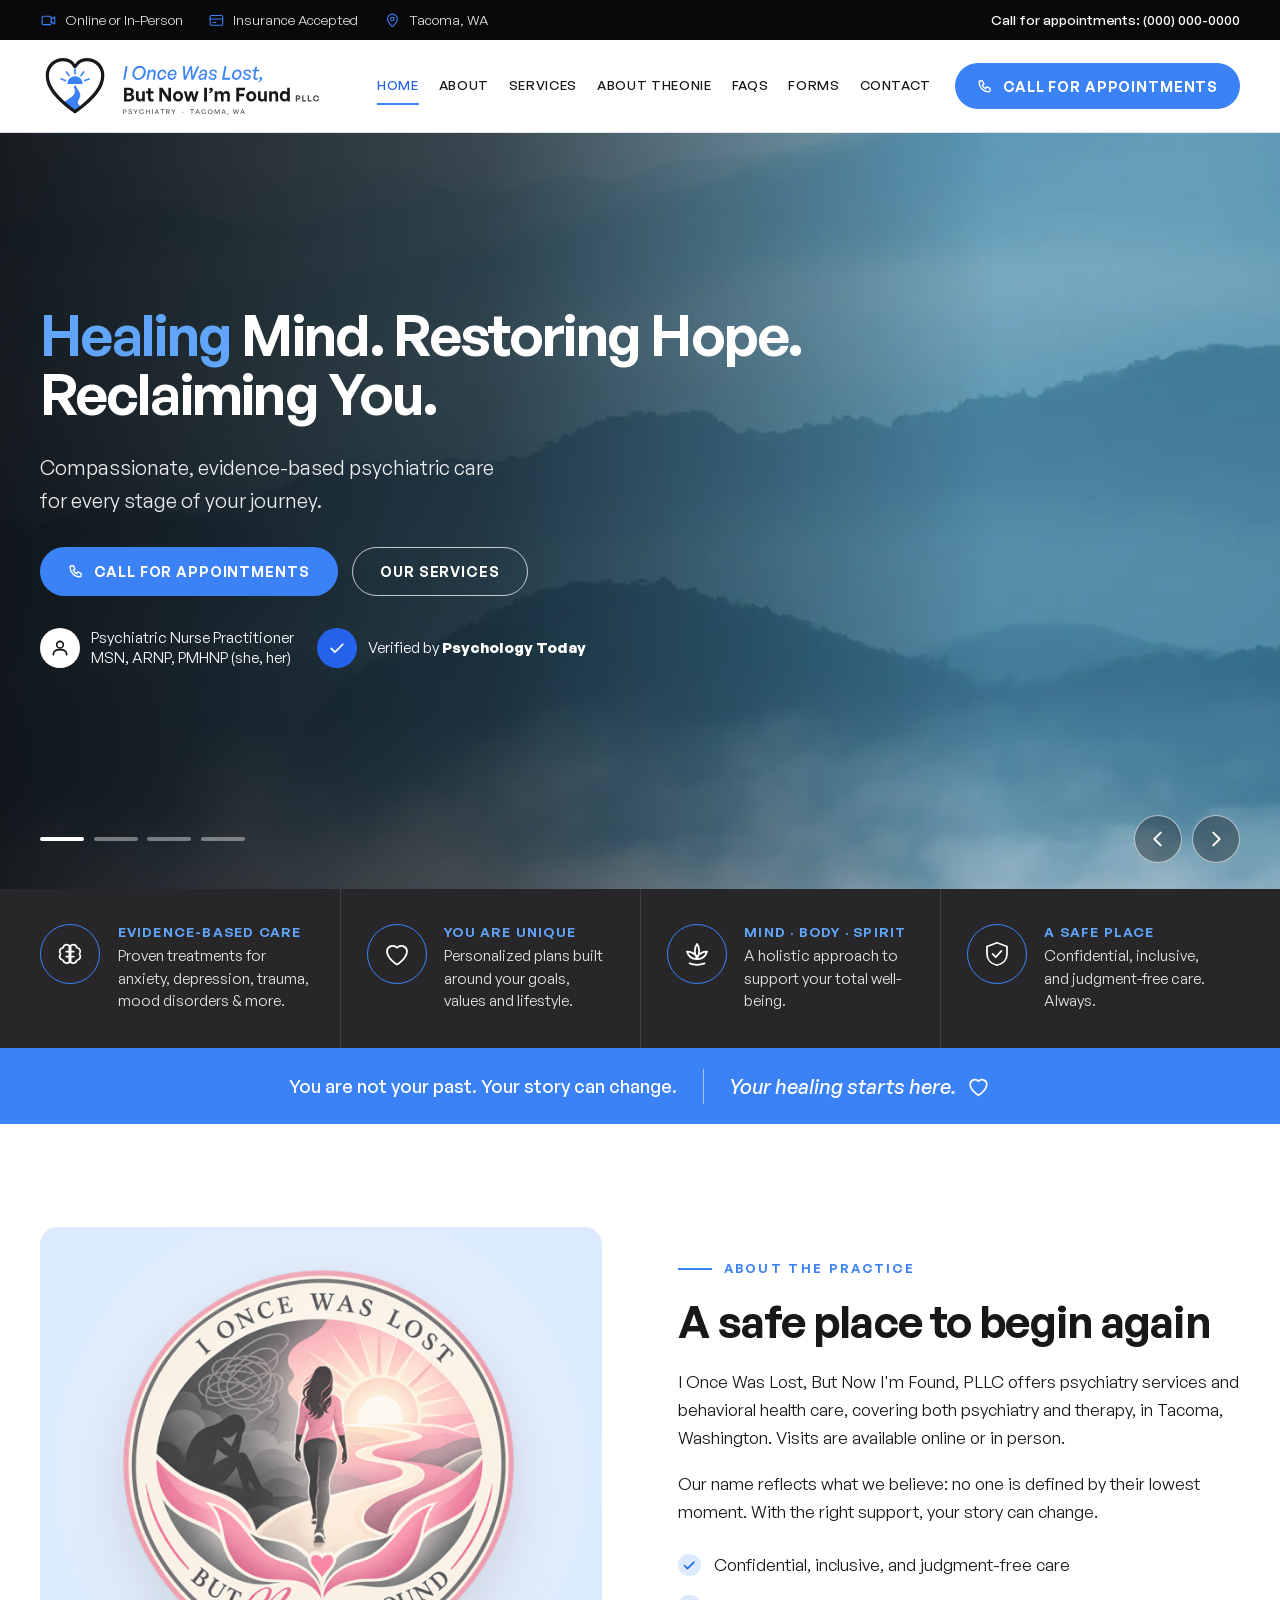
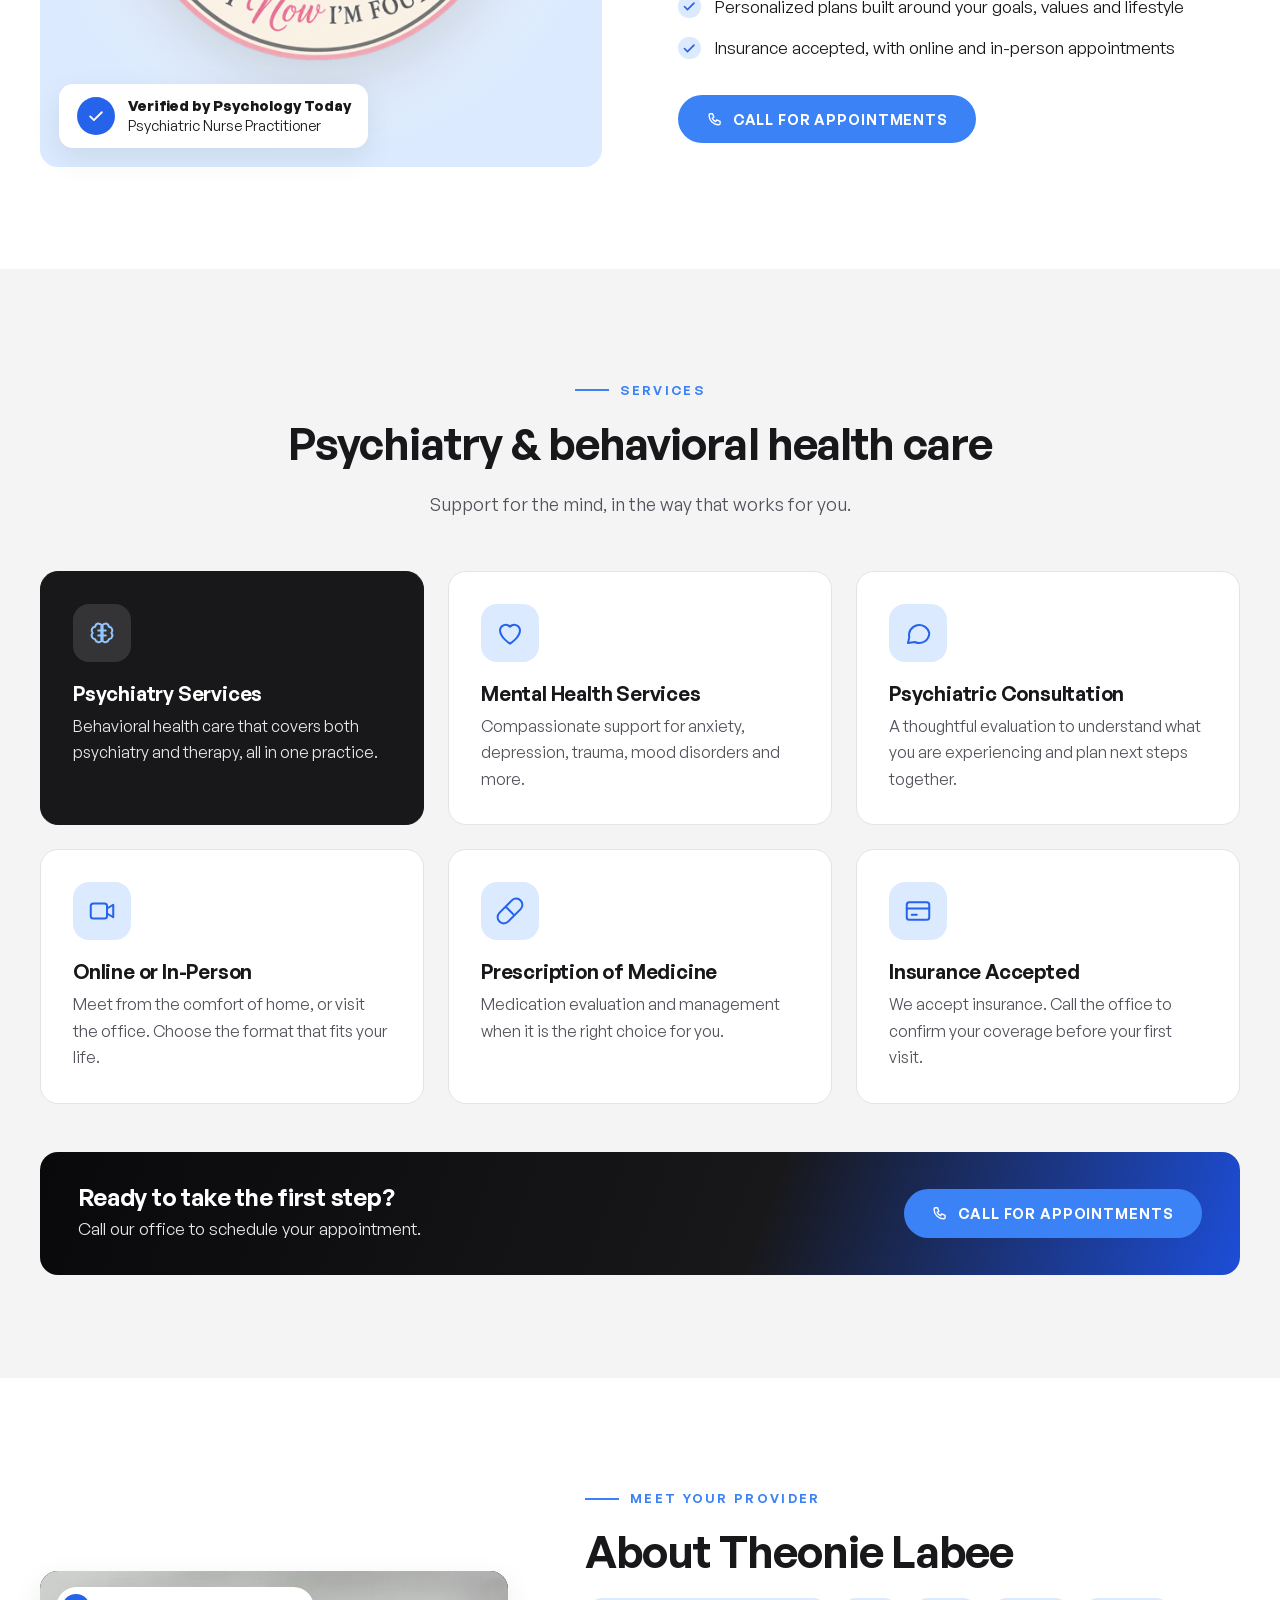
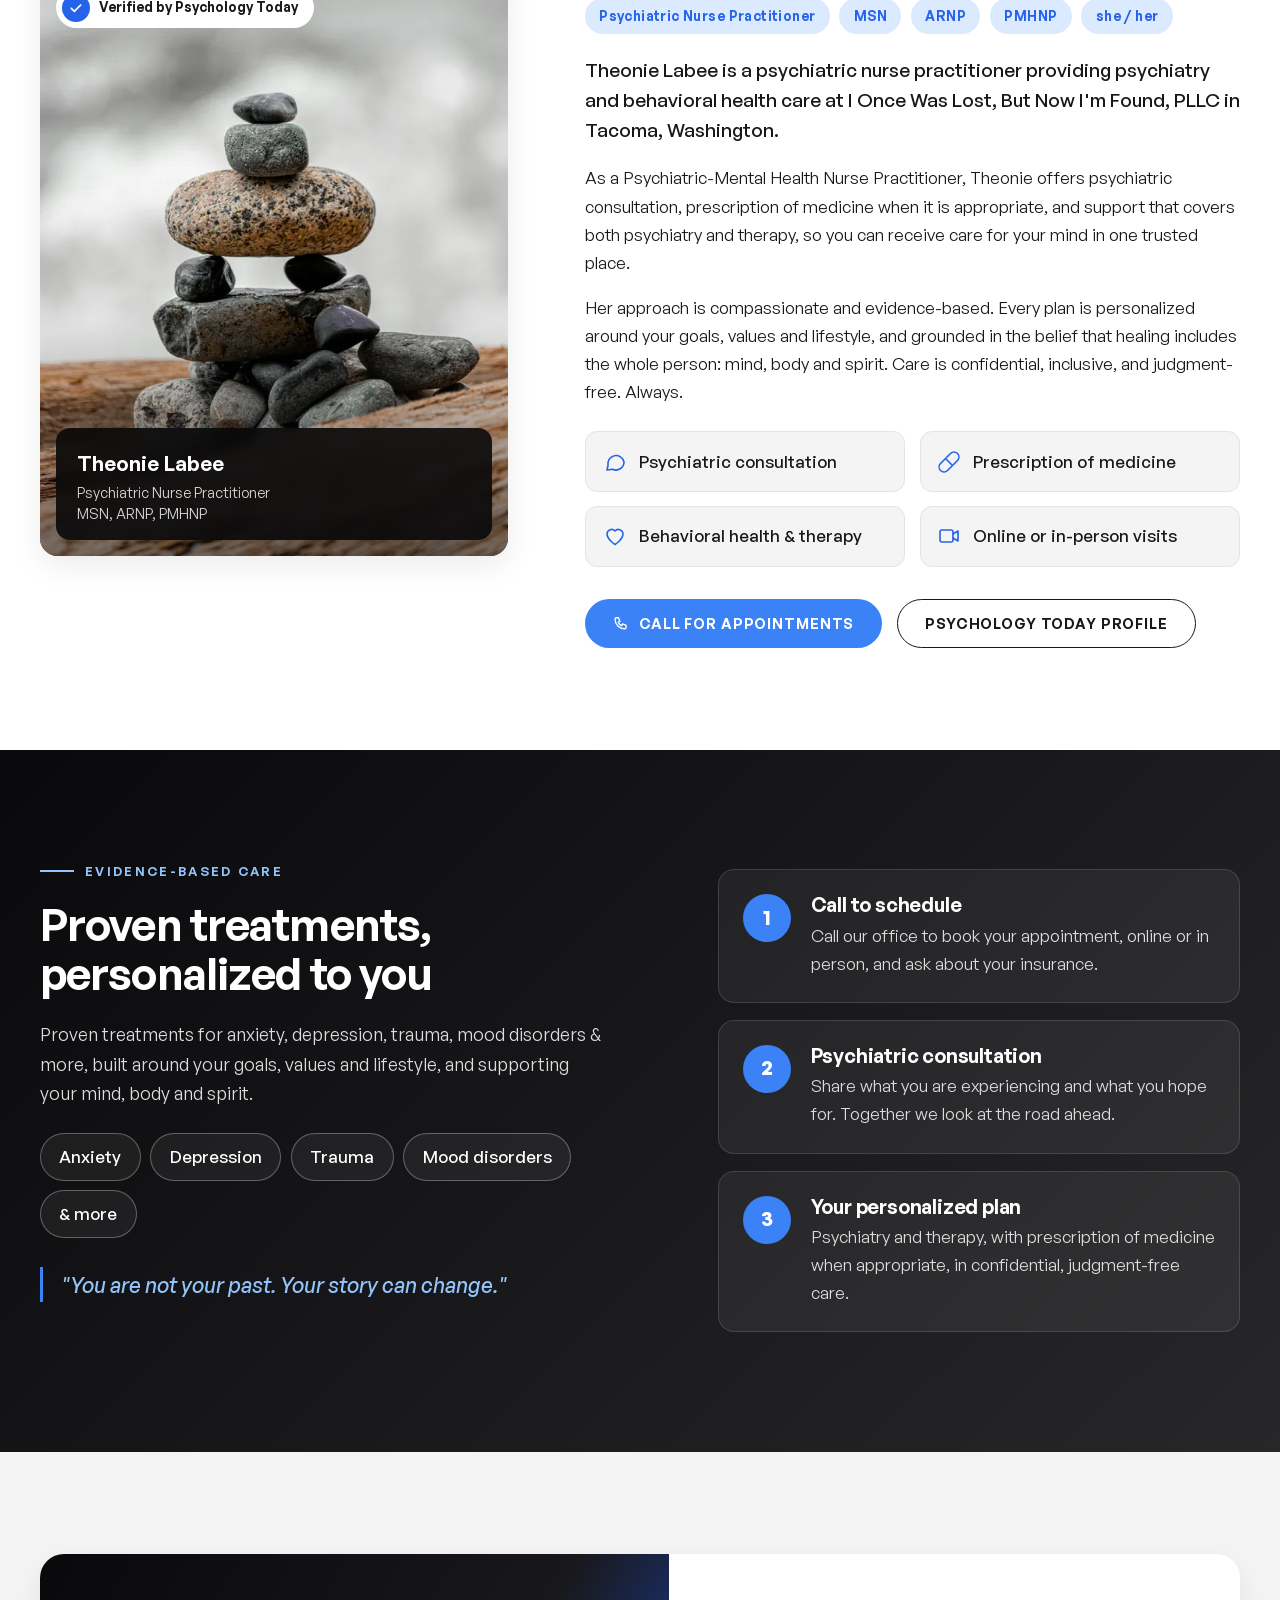
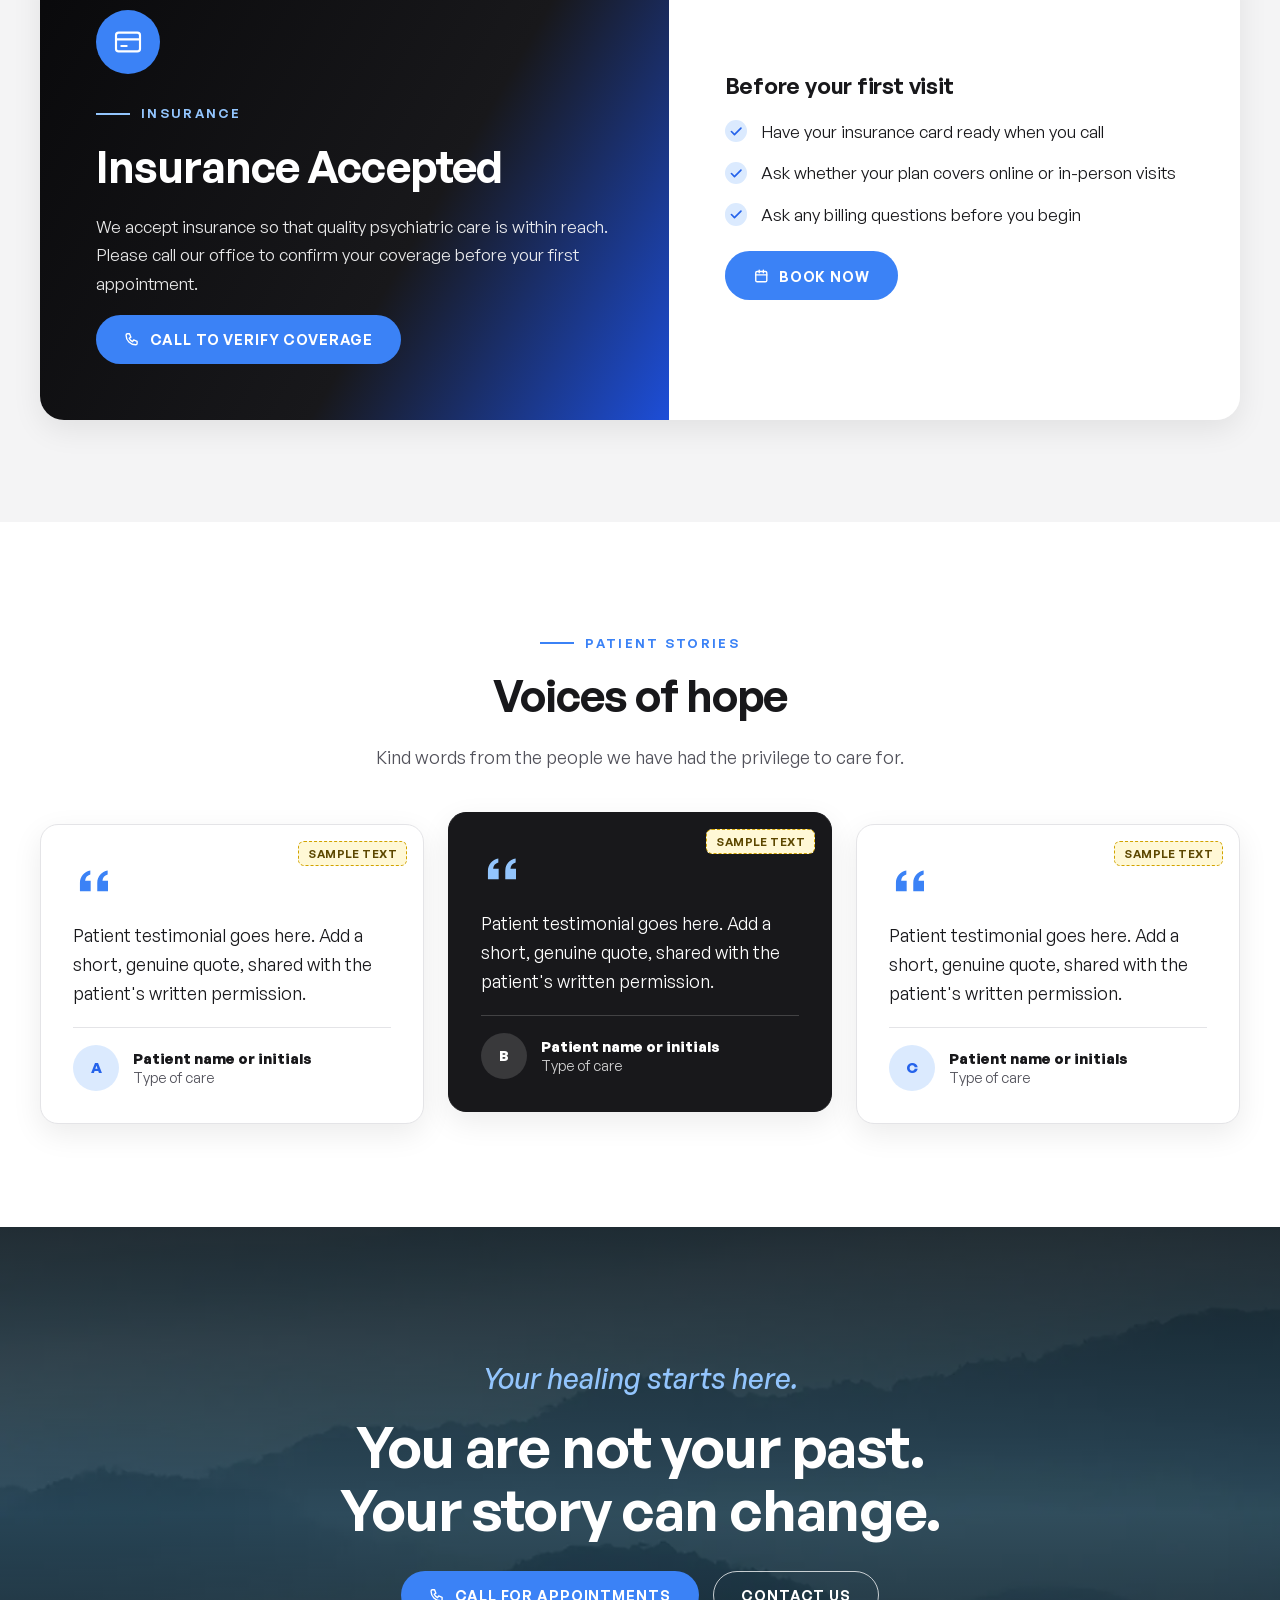
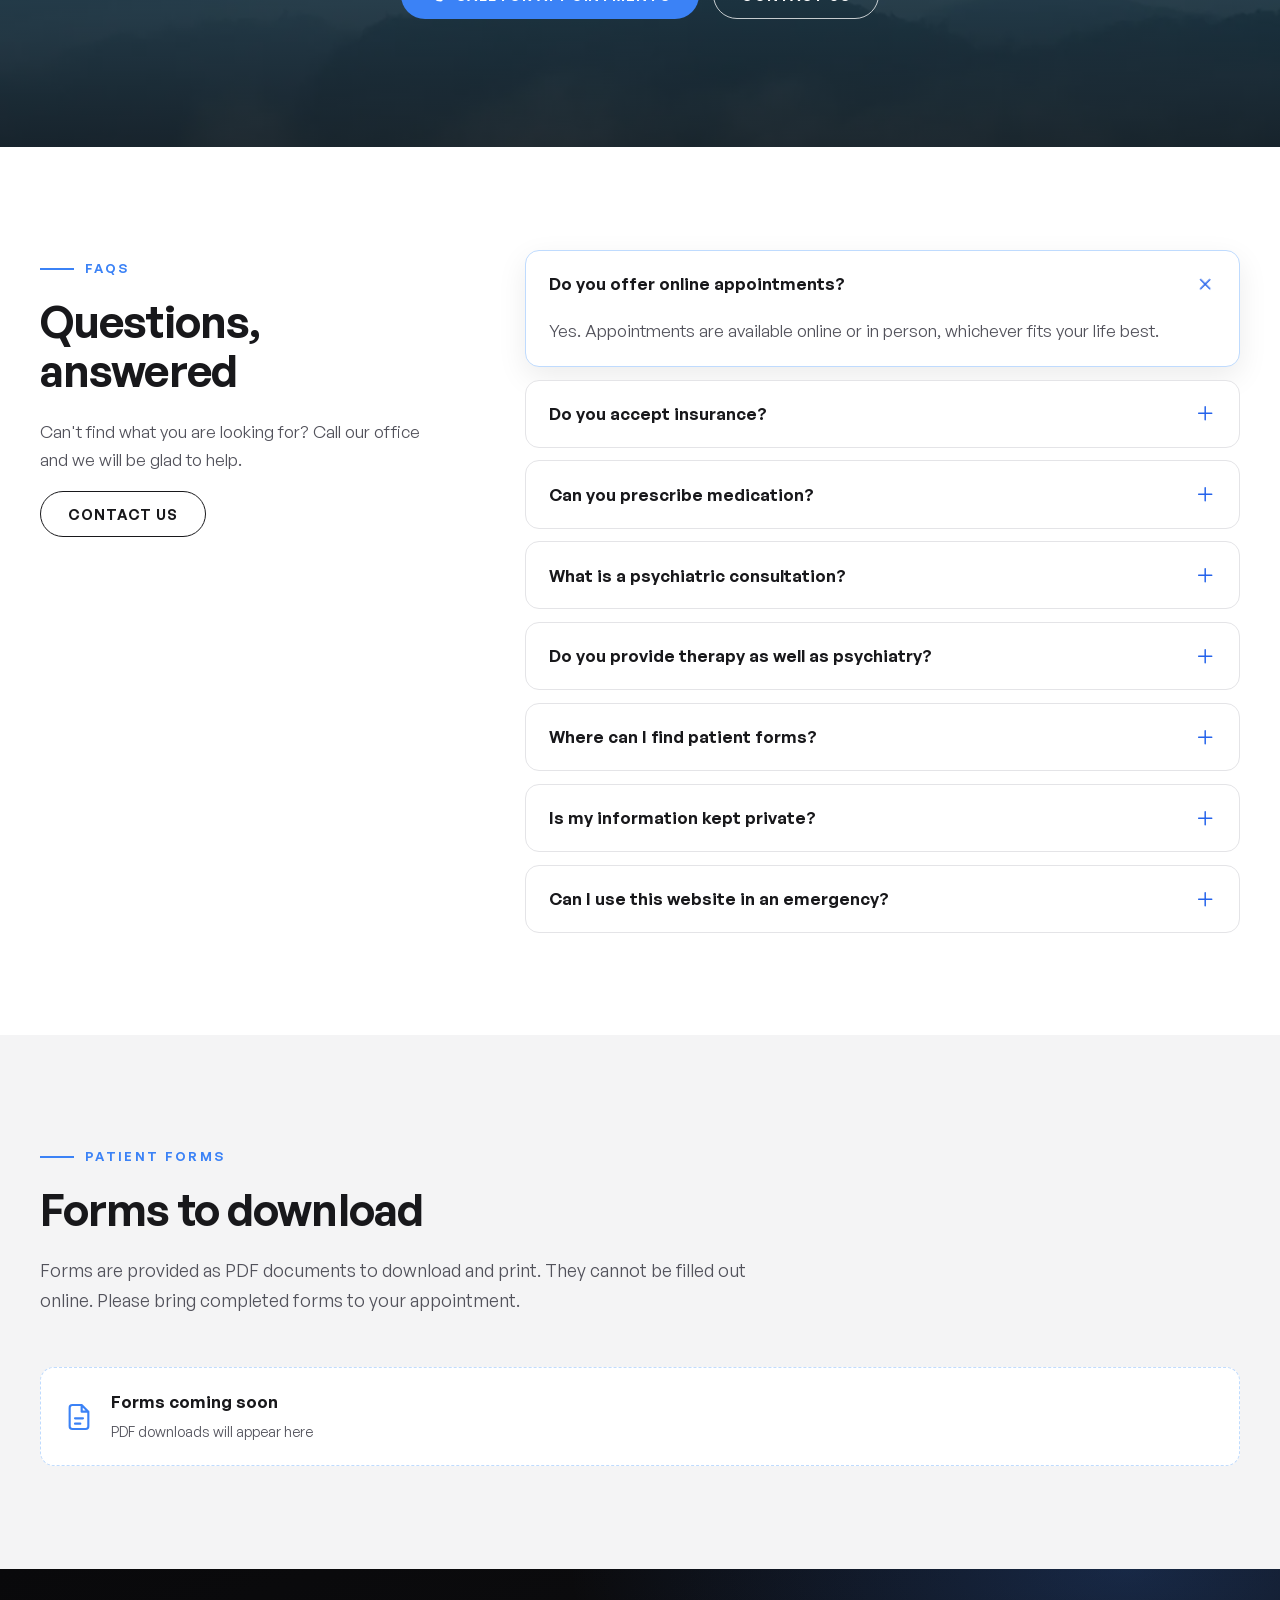
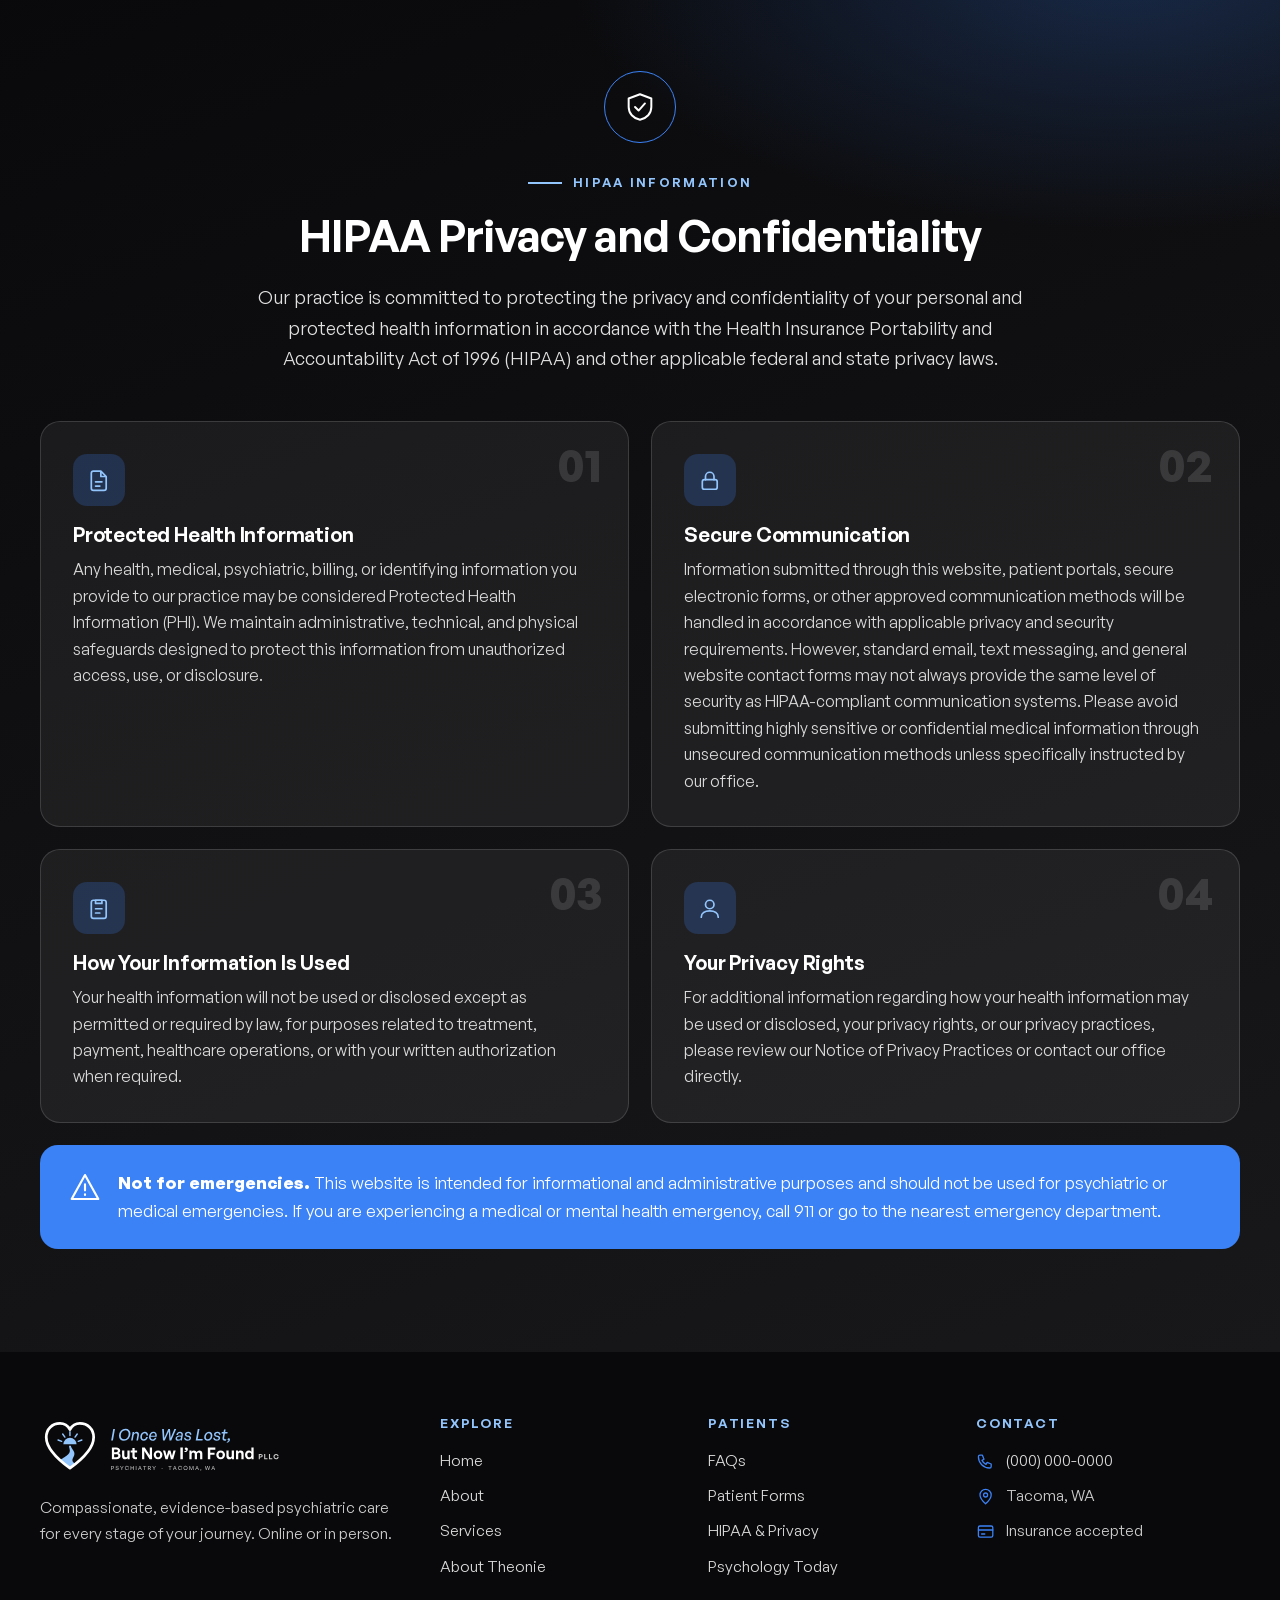
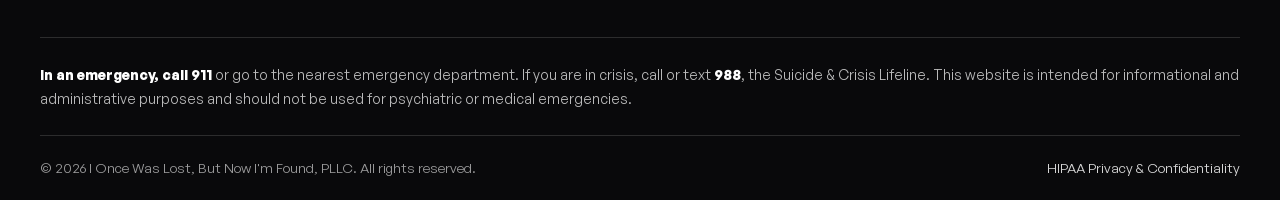
==== index.html @ 48fc7c09 "Switch palette to blue + black, replace pink-toned hero photos - Replaced the warm-gray palette with" ====
<!DOCTYPE html>
<html lang="en">
<head>
<meta charset="utf-8">
<meta name="viewport" content="width=device-width, initial-scale=1">
<title>I Once Was Lost, But Now I'm Found, PLLC | Psychiatry &amp; Behavioral Health in Tacoma, WA</title>
<meta name="description" content="Compassionate, evidence-based psychiatry and behavioral health care in Tacoma, WA. Psychiatric consultation, medication management, online or in-person visits. Insurance accepted.">
<meta name="theme-color" content="#09090b">
<link rel="icon" type="image/svg+xml" href="assets/logo-mark.svg">
<link rel="preload" href="assets/fonts/GeneralSans-400.woff2" as="font" type="font/woff2" crossorigin>
<link rel="preload" href="assets/fonts/GeneralSans-600.woff2" as="font" type="font/woff2" crossorigin>
<link rel="stylesheet" href="assets/styles.css">
</head>
<body>

<!-- Icon sprite -->
<svg width="0" height="0" style="position:absolute" aria-hidden="true">
  <symbol id="i-phone" viewBox="0 0 24 24"><path d="M5 4h3l2 5-2.5 1.5a11 11 0 005 5L14 13l5 2v3a2 2 0 01-2 2A14 14 0 013 6a2 2 0 012-2z"/></symbol>
  <symbol id="i-mail" viewBox="0 0 24 24"><rect x="3" y="5" width="18" height="14" rx="2"/><path d="M3 7l9 6 9-6"/></symbol>
  <symbol id="i-pin" viewBox="0 0 24 24"><path d="M12 21s-7-6.2-7-11a7 7 0 0114 0c0 4.8-7 11-7 11z"/><circle cx="12" cy="10" r="2.5"/></symbol>
  <symbol id="i-clock" viewBox="0 0 24 24"><circle cx="12" cy="12" r="9"/><path d="M12 7v5l3 2"/></symbol>
  <symbol id="i-brain" viewBox="0 0 24 24"><path d="M9.5 4.5A3 3 0 006.5 7a3 3 0 00-2 5 3 3 0 002 5 3 3 0 005 1.5V5.5a2.5 2.5 0 00-2-1zM14.5 4.5A3 3 0 0117.5 7a3 3 0 012 5 3 3 0 01-2 5 3 3 0 01-5 1.5V5.5a2.5 2.5 0 012-1zM9 10h1.5M13.5 10H15M9 14h1.5M13.5 14H15"/></symbol>
  <symbol id="i-heart" viewBox="0 0 24 24"><path d="M12 20.5s-8-4.9-8-11A4.6 4.6 0 0112 7a4.6 4.6 0 018 2.5c0 6.100-8 11-8 11z"/></symbol>
  <symbol id="i-lotus" viewBox="0 0 24 24"><path d="M12 4c2.2 3 2.6 6.500 0 12-2.600-5.500-2.200-9 0-12zM12 16c-4 0-7-2-8-6 3 0 6 1.500 8 4zM12 16c4 0 7-2 8-6-3 0-6 1.500-8 4zM6 19.500c4 1.500 8 1.500 12 0"/></symbol>
  <symbol id="i-shield" viewBox="0 0 24 24"><path d="M12 3l8 3v6c0 4.500-3.200 8-8 9-4.800-1-8-4.500-8-9V6l8-3zM8.500 12l2.500 2.500 4.500-5"/></symbol>
  <symbol id="i-user" viewBox="0 0 24 24"><circle cx="12" cy="8" r="4"/><path d="M4 20c0-4 3.500-6 8-6s8 2 8 6"/></symbol>
  <symbol id="i-check" viewBox="0 0 24 24"><path d="M5 12.500l4.500 4.500L19 7.500"/></symbol>
  <symbol id="i-video" viewBox="0 0 24 24"><rect x="3" y="6" width="13" height="12" rx="2"/><path d="M16 10l5-3v10l-5-3"/></symbol>
  <symbol id="i-pill" viewBox="0 0 24 24"><path d="M10.500 20.500a4.950 4.950 0 01-7-7l10-10a4.950 4.950 0 017 7zM8.500 8.500l7 7"/></symbol>
  <symbol id="i-card" viewBox="0 0 24 24"><rect x="3" y="5" width="18" height="14" rx="2"/><path d="M3 10h18M7 15h4"/></symbol>
  <symbol id="i-chat" viewBox="0 0 24 24"><path d="M21 12a8 8 0 01-11.500 7.200L4 20l1-4.500A8 8 0 1121 12z"/></symbol>
  <symbol id="i-clipboard" viewBox="0 0 24 24"><rect x="5" y="4" width="14" height="17" rx="2"/><path d="M9 4h6v3H9zM9 12h6M9 16h4"/></symbol>
  <symbol id="i-file" viewBox="0 0 24 24"><path d="M14 3H7a2 2 0 00-2 2v14a2 2 0 002 2h10a2 2 0 002-2V8zM14 3v5h5M9 13h6M9 17h4"/></symbol>
  <symbol id="i-alert" viewBox="0 0 24 24"><path d="M12 3l10 18H2zM12 10v4.500M12 17.500v.5"/></symbol>
  <symbol id="i-left" viewBox="0 0 24 24"><path d="M15 5l-7 7 7 7"/></symbol>
  <symbol id="i-right" viewBox="0 0 24 24"><path d="M9 5l7 7-7 7"/></symbol>
  <symbol id="i-menu" viewBox="0 0 24 24"><path d="M4 7h16M4 12h16M4 17h16"/></symbol>
  <symbol id="i-close" viewBox="0 0 24 24"><path d="M6 6l12 12M18 6L6 18"/></symbol>
  <symbol id="i-quote" viewBox="0 0 24 24"><path d="M10 6C6.5 6.6 4 9.4 4 13.2V18h6.2v-6H7c.1-1.900 1.100-3.100 3-3.700zM20 6c-3.500.6-6 3.400-6 7.200V18h6.200v-6H17c.1-1.900 1.100-3.100 3-3.700z"/></symbol>
  <symbol id="i-lock" viewBox="0 0 24 24"><rect x="5" y="11" width="14" height="9" rx="2"/><path d="M8 11V8a4 4 0 018 0v3"/></symbol>
  <symbol id="i-calendar" viewBox="0 0 24 24"><rect x="4" y="5" width="16" height="15" rx="2"/><path d="M4 10h16M9 3v4M15 3v4"/></symbol>
  <symbol id="i-home" viewBox="0 0 24 24"><path d="M4 11l8-7 8 7M6 10v10h12V10M10 20v-5h4v5"/></symbol>
  <symbol id="i-building" viewBox="0 0 24 24"><rect x="5" y="3" width="14" height="18" rx="1.5"/><path d="M9 7h2M13 7h2M9 11h2M13 11h2M9 15h2M13 15h2M11 21v-3h2v3"/></symbol>
  <symbol id="i-plus" viewBox="0 0 24 24"><path d="M12 5v14M5 12h14"/></symbol>
</svg>

<a class="skip-link" href="#main">Skip to content</a>

<!-- Top bar -->
<div class="topbar">
  <div class="container">
    <ul>
      <li><svg class="icon"><use href="#i-video"/></svg>Online or In-Person</li>
      <li class="hide-sm"><svg class="icon"><use href="#i-card"/></svg>Insurance Accepted</li>
      <li class="hide-sm"><svg class="icon"><use href="#i-pin"/></svg>Tacoma, WA</li>
    </ul>
    <a href="tel:+10000000000"><span class="hide-sm">Call for appointments: </span>(000) 000-0000</a>
  </div>
</div>

<!-- Header -->
<header class="site-header">
  <div class="container header-row">
    <a class="brand" href="#top" aria-label="I Once Was Lost, But Now I'm Found, PLLC — home">
      <img src="assets/logo.svg" alt="I Once Was Lost, But Now I'm Found, PLLC — Psychiatry, Tacoma, WA" width="282" height="70">
    </a>
    <button class="menu-btn" aria-expanded="false" aria-controls="site-nav" aria-label="Menu">
      <svg class="icon i-open"><use href="#i-menu"/></svg>
      <svg class="icon i-close"><use href="#i-close"/></svg>
    </button>
    <nav class="nav" id="site-nav" aria-label="Main">
      <ul class="nav-links">
        <li><a href="#top" class="is-active">Home</a></li>
        <li><a href="#about">About</a></li>
        <li><a href="#services">Services</a></li>
        <li><a href="#provider">About Theonie</a></li>
        <li><a href="#faq">FAQs</a></li>
        <li><a href="#forms">Forms</a></li>
        <li><a href="#contact">Contact</a></li>
      </ul>
      <a class="btn" href="tel:+10000000000"><svg class="icon"><use href="#i-phone"/></svg>Call for appointments</a>
    </nav>
  </div>
</header>

<main id="main">

<!-- Hero slider -->
<section class="hero" id="top" aria-roledescription="carousel" aria-label="Welcome">
  <div class="slides" aria-live="off">

    <div class="slide is-active" role="group" aria-roledescription="slide" aria-label="1 of 4" style="--pos: 50% 55%">
      <picture>
        <source type="image/webp" srcset="assets/img/twilight-800.webp 800w, assets/img/twilight-1400.webp 1400w, assets/img/twilight-2000.webp 2000w" sizes="100vw">
        <img src="assets/img/twilight-1400.jpg" srcset="assets/img/twilight-800.jpg 800w, assets/img/twilight-1400.jpg 1400w, assets/img/twilight-2000.jpg 2000w" sizes="100vw" alt="" fetchpriority="high" decoding="async">
      </picture>
      <div class="container slide-content">
        <h1><span class="ln"><em>Healing</em> Mind. Restoring Hope.</span><span class="ln">Reclaiming You.</span></h1>
        <p class="lead">Compassionate, evidence-based psychiatric care for every stage of your journey.</p>
        <div class="hero-actions">
          <a class="btn" href="tel:+10000000000"><svg class="icon"><use href="#i-phone"/></svg>Call for appointments</a>
          <a class="btn btn--ghost" href="#services">Our services</a>
        </div>
        <ul class="hero-badges">
          <li><span class="dot"><svg class="icon"><use href="#i-user"/></svg></span><span>Psychiatric Nurse Practitioner<br>MSN, ARNP, PMHNP (she, her)</span></li>
          <li><span class="dot dot--blue"><svg class="icon"><use href="#i-check"/></svg></span><span>Verified by <strong>Psychology Today</strong></span></li>
        </ul>
      </div>
    </div>

    <div class="slide" role="group" aria-roledescription="slide" aria-label="2 of 4" style="--pos: 50% 45%">
      <picture>
        <source type="image/webp" srcset="assets/img/ridge-800.webp 800w, assets/img/ridge-1400.webp 1400w, assets/img/ridge-2000.webp 2000w" sizes="100vw">
        <img src="assets/img/ridge-1400.jpg" srcset="assets/img/ridge-800.jpg 800w, assets/img/ridge-1400.jpg 1400w, assets/img/ridge-2000.jpg 2000w" sizes="100vw" alt="" loading="lazy" decoding="async">
      </picture>
      <div class="container slide-content">
        <h2><span class="ln">You are not your past.</span><span class="ln"><em>Your story can change.</em></span></h2>
        <p class="lead">Personalized plans built around your goals, values and lifestyle.</p>
        <div class="hero-actions">
          <a class="btn" href="tel:+10000000000"><svg class="icon"><use href="#i-phone"/></svg>Call for appointments</a>
          <a class="btn btn--ghost" href="#about">About the practice</a>
        </div>
      </div>
    </div>

    <div class="slide slide--tint" role="group" aria-roledescription="slide" aria-label="3 of 4" style="--pos: 50% 70%">
      <picture>
        <source type="image/webp" srcset="assets/img/lotus-800.webp 800w, assets/img/lotus-1400.webp 1400w, assets/img/lotus-2000.webp 2000w" sizes="100vw">
        <img src="assets/img/lotus-1400.jpg" srcset="assets/img/lotus-800.jpg 800w, assets/img/lotus-1400.jpg 1400w, assets/img/lotus-2000.jpg 2000w" sizes="100vw" alt="" loading="lazy" decoding="async">
      </picture>
      <div class="container slide-content">
        <h2><span class="ln">Whole-person care for</span><span class="ln"><em>Mind · Body · Spirit</em></span></h2>
        <p class="lead">A holistic approach to support your total well-being, with confidential, inclusive, judgment-free care. Always.</p>
        <div class="hero-actions">
          <a class="btn" href="tel:+10000000000"><svg class="icon"><use href="#i-phone"/></svg>Call for appointments</a>
          <a class="btn btn--ghost" href="#provider">Meet Theonie</a>
        </div>
      </div>
    </div>

    <div class="slide" role="group" aria-roledescription="slide" aria-label="4 of 4" style="--pos: 25% 60%">
      <picture>
        <source type="image/webp" srcset="assets/img/sunset-800.webp 800w, assets/img/sunset-1400.webp 1400w, assets/img/sunset-2000.webp 2000w" sizes="100vw">
        <img src="assets/img/sunset-1400.jpg" srcset="assets/img/sunset-800.jpg 800w, assets/img/sunset-1400.jpg 1400w, assets/img/sunset-2000.jpg 2000w" sizes="100vw" alt="" loading="lazy" decoding="async">
      </picture>
      <div class="container slide-content">
        <h2><span class="ln">Online or in person.</span><span class="ln"><em>Insurance accepted.</em></span></h2>
        <p class="lead">Psychiatric consultation and medication management, wherever you feel most comfortable.</p>
        <div class="hero-actions">
          <a class="btn" href="tel:+10000000000"><svg class="icon"><use href="#i-phone"/></svg>Call for appointments</a>
          <a class="btn btn--ghost" href="#contact">Contact us</a>
        </div>
      </div>
    </div>

  </div>

  <div class="slider-ui">
    <div class="container">
      <div class="dots" role="tablist" aria-label="Choose slide"></div>
      <div class="arrows">
        <button class="arrow" data-dir="-1" aria-label="Previous slide"><svg class="icon"><use href="#i-left"/></svg></button>
        <button class="arrow" data-dir="1" aria-label="Next slide"><svg class="icon"><use href="#i-right"/></svg></button>
      </div>
    </div>
  </div>
</section>

<!-- Approach strip -->
<section class="pillars" aria-label="Our approach">
  <div class="container">
    <ul>
      <li class="pillar"><span class="ring"><svg class="icon"><use href="#i-brain"/></svg></span><div><h3>Evidence-based care</h3><p>Proven treatments for anxiety, depression, trauma, mood disorders &amp; more.</p></div></li>
      <li class="pillar"><span class="ring"><svg class="icon"><use href="#i-heart"/></svg></span><div><h3>You are unique</h3><p>Personalized plans built around your goals, values and lifestyle.</p></div></li>
      <li class="pillar"><span class="ring"><svg class="icon"><use href="#i-lotus"/></svg></span><div><h3>Mind · Body · Spirit</h3><p>A holistic approach to support your total well-being.</p></div></li>
      <li class="pillar"><span class="ring"><svg class="icon"><use href="#i-shield"/></svg></span><div><h3>A safe place</h3><p>Confidential, inclusive, and judgment-free care. Always.</p></div></li>
    </ul>
  </div>
</section>
<div class="tagline"><p><span>You are not your past. Your story can change.</span><span class="sig">Your healing starts here. <svg class="icon"><use href="#i-heart"/></svg></span></p></div>

<!-- About -->
<section class="section" id="about">
  <div class="container split">
    <div class="about-art">
      <img src="assets/emblem-original.png" alt="I Once Was Lost But Now I'm Found emblem: a woman walking from shadow toward a sunrise" width="480" height="480" loading="lazy">
      <div class="about-tag"><span class="dot"><svg class="icon"><use href="#i-check"/></svg></span><span><strong>Verified by Psychology Today</strong><br>Psychiatric Nurse Practitioner</span></div>
    </div>
    <div>
      <span class="eyebrow">About the practice</span>
      <h2>A safe place to begin again</h2>
      <p>I Once Was Lost, But Now I'm Found, PLLC offers psychiatry services and behavioral health care, covering both psychiatry and therapy, in Tacoma, Washington. Visits are available online or in person.</p>
      <p>Our name reflects what we believe: no one is defined by their lowest moment. With the right support, your story can change.</p>
      <ul class="checks">
        <li><svg class="icon"><use href="#i-check"/></svg><span>Confidential, inclusive, and judgment-free care</span></li>
        <li><svg class="icon"><use href="#i-check"/></svg><span>Personalized plans built around your goals, values and lifestyle</span></li>
        <li><svg class="icon"><use href="#i-check"/></svg><span>Insurance accepted, with online and in-person appointments</span></li>
      </ul>
      <a class="btn" href="tel:+10000000000"><svg class="icon"><use href="#i-phone"/></svg>Call for appointments</a>
    </div>
  </div>
</section>

<!-- Services -->
<section class="section section--sand" id="services">
  <div class="container">
    <div class="section-head center">
      <span class="eyebrow">Services</span>
      <h2>Psychiatry &amp; behavioral health care</h2>
      <p>Support for the mind, in the way that works for you.</p>
    </div>
    <div class="cards">
      <article class="card card--feature">
        <div class="ic"><svg class="icon"><use href="#i-brain"/></svg></div>
        <h3>Psychiatry Services</h3>
        <p>Behavioral health care that covers both psychiatry and therapy, all in one practice.</p>
      </article>
      <article class="card">
        <div class="ic"><svg class="icon"><use href="#i-heart"/></svg></div>
        <h3>Mental Health Services</h3>
        <p>Compassionate support for anxiety, depression, trauma, mood disorders and more.</p>
      </article>
      <article class="card">
        <div class="ic"><svg class="icon"><use href="#i-chat"/></svg></div>
        <h3>Psychiatric Consultation</h3>
        <p>A thoughtful evaluation to understand what you are experiencing and plan next steps together.</p>
      </article>
      <article class="card">
        <div class="ic"><svg class="icon"><use href="#i-video"/></svg></div>
        <h3>Online or In-Person</h3>
        <p>Meet from the comfort of home, or visit the office. Choose the format that fits your life.</p>
      </article>
      <article class="card">
        <div class="ic"><svg class="icon"><use href="#i-pill"/></svg></div>
        <h3>Prescription of Medicine</h3>
        <p>Medication evaluation and management when it is the right choice for you.</p>
      </article>
      <article class="card">
        <div class="ic"><svg class="icon"><use href="#i-card"/></svg></div>
        <h3>Insurance Accepted</h3>
        <p>We accept insurance. Call the office to confirm your coverage before your first visit.</p>
      </article>
    </div>
    <div class="cta-band">
      <div>
        <h3>Ready to take the first step?</h3>
        <p>Call our office to schedule your appointment.</p>
      </div>
      <a class="btn" href="tel:+10000000000"><svg class="icon"><use href="#i-phone"/></svg>Call for appointments</a>
    </div>
  </div>
</section>

<!-- Provider -->
<section class="section" id="provider">
  <div class="container provider">
    <div class="portrait">
      <picture>
        <source type="image/webp" srcset="assets/img/provider-600.webp 600w, assets/img/provider-900.webp 900w, assets/img/provider-1200.webp 1200w" sizes="(max-width: 860px) 100vw, 480px">
        <img src="assets/img/provider-900.jpg" srcset="assets/img/provider-600.jpg 600w, assets/img/provider-900.jpg 900w, assets/img/provider-1200.jpg 1200w" sizes="(max-width: 860px) 100vw, 480px" alt="Balanced stacked stones, a symbol of calm and steadiness" width="900" height="1350" loading="lazy" decoding="async">
      </picture>
      <div class="portrait-badge"><span class="dot"><svg class="icon"><use href="#i-check"/></svg></span>Verified by Psychology Today</div>
      <div class="portrait-card"><strong>Theonie Labee</strong><span>Psychiatric Nurse Practitioner<br>MSN, ARNP, PMHNP</span></div>
    </div>
    <div>
      <span class="eyebrow">Meet your provider</span>
      <h2>About Theonie Labee</h2>
      <ul class="creds">
        <li>Psychiatric Nurse Practitioner</li>
        <li>MSN</li>
        <li>ARNP</li>
        <li>PMHNP</li>
        <li>she / her</li>
      </ul>
      <p class="lead-p">Theonie Labee is a psychiatric nurse practitioner providing psychiatry and behavioral health care at I Once Was Lost, But Now I'm Found, PLLC in Tacoma, Washington.</p>
      <p>As a Psychiatric-Mental Health Nurse Practitioner, Theonie offers psychiatric consultation, prescription of medicine when it is appropriate, and support that covers both psychiatry and therapy, so you can receive care for your mind in one trusted place.</p>
      <p>Her approach is compassionate and evidence-based. Every plan is personalized around your goals, values and lifestyle, and grounded in the belief that healing includes the whole person: mind, body and spirit. Care is confidential, inclusive, and judgment-free. Always.</p>
      <ul class="highlights">
        <li><svg class="icon"><use href="#i-chat"/></svg><span>Psychiatric consultation</span></li>
        <li><svg class="icon"><use href="#i-pill"/></svg><span>Prescription of medicine</span></li>
        <li><svg class="icon"><use href="#i-heart"/></svg><span>Behavioral health &amp; therapy</span></li>
        <li><svg class="icon"><use href="#i-video"/></svg><span>Online or in-person visits</span></li>
      </ul>
      <div class="hero-actions">
        <a class="btn" href="tel:+10000000000"><svg class="icon"><use href="#i-phone"/></svg>Call for appointments</a>
        <a class="btn btn--outline" href="https://www.psychologytoday.com/us/psychiatrists/i-once-was-lost-but-now-i-m-found-pllc-tacoma-wa/1693628" target="_blank" rel="noopener">Psychology Today profile</a>
      </div>
    </div>
  </div>
</section>

<!-- Approach + process -->
<section class="section section--navy" id="approach">
  <div class="container split split--top">
    <div>
      <span class="eyebrow">Evidence-based care</span>
      <h2>Proven treatments, personalized to you</h2>
      <p class="on-dark">Proven treatments for anxiety, depression, trauma, mood disorders &amp; more, built around your goals, values and lifestyle, and supporting your mind, body and spirit.</p>
      <ul class="chips">
        <li>Anxiety</li><li>Depression</li><li>Trauma</li><li>Mood disorders</li><li>&amp; more</li>
      </ul>
      <p class="quote-line">"You are not your past. Your story can change."</p>
    </div>
    <ol class="steps">
      <li><span class="num">1</span><div><h3>Call to schedule</h3><p>Call our office to book your appointment, online or in person, and ask about your insurance.</p></div></li>
      <li><span class="num">2</span><div><h3>Psychiatric consultation</h3><p>Share what you are experiencing and what you hope for. Together we look at the road ahead.</p></div></li>
      <li><span class="num">3</span><div><h3>Your personalized plan</h3><p>Psychiatry and therapy, with prescription of medicine when appropriate, in confidential, judgment-free care.</p></div></li>
    </ol>
  </div>
</section>

<!-- Insurance -->
<section class="section section--sand" id="insurance">
  <div class="container">
    <div class="insurance">
      <div class="insurance-main">
        <span class="ic"><svg class="icon"><use href="#i-card"/></svg></span>
        <span class="eyebrow">Insurance</span>
        <h2>Insurance Accepted</h2>
        <p>We accept insurance so that quality psychiatric care is within reach. Please call our office to confirm your coverage before your first appointment.</p>
        <a class="btn" href="tel:+10000000000"><svg class="icon"><use href="#i-phone"/></svg>Call to verify coverage</a>
      </div>
      <div class="insurance-side">
        <h3>Before your first visit</h3>
        <ul class="checks">
          <li><svg class="icon"><use href="#i-check"/></svg><span>Have your insurance card ready when you call</span></li>
          <li><svg class="icon"><use href="#i-check"/></svg><span>Ask whether your plan covers online or in-person visits</span></li>
          <li><svg class="icon"><use href="#i-check"/></svg><span>Ask any billing questions before you begin</span></li>
        </ul>
        <p class="small-note"><a class="btn" href="tel:+10000000000"><svg class="icon"><use href="#i-calendar"/></svg>Book now</a></p>
      </div>
    </div>
  </div>
</section>

<!-- Testimonials -->
<section class="section" id="stories">
  <div class="container">
    <div class="section-head center">
      <span class="eyebrow">Patient stories</span>
      <h2>Voices of hope</h2>
      <p>Kind words from the people we have had the privilege to care for.</p>
    </div>
    <div class="testimonials">
      <figure class="tcard">
        <svg class="icon q"><use href="#i-quote"/></svg>
        <blockquote>Patient testimonial goes here. Add a short, genuine quote, shared with the patient's written permission.</blockquote>
        <figcaption><span class="avatar">A</span><span><strong>Patient name or initials</strong><br>Type of care</span></figcaption>
        <span class="sample">Sample text</span>
      </figure>
      <figure class="tcard tcard--accent">
        <svg class="icon q"><use href="#i-quote"/></svg>
        <blockquote>Patient testimonial goes here. Add a short, genuine quote, shared with the patient's written permission.</blockquote>
        <figcaption><span class="avatar">B</span><span><strong>Patient name or initials</strong><br>Type of care</span></figcaption>
        <span class="sample">Sample text</span>
      </figure>
      <figure class="tcard">
        <svg class="icon q"><use href="#i-quote"/></svg>
        <blockquote>Patient testimonial goes here. Add a short, genuine quote, shared with the patient's written permission.</blockquote>
        <figcaption><span class="avatar">C</span><span><strong>Patient name or initials</strong><br>Type of care</span></figcaption>
        <span class="sample">Sample text</span>
      </figure>
    </div>
  </div>
</section>

<!-- Image CTA -->
<section class="cta-image" aria-label="Get started">
  <picture>
    <source type="image/webp" srcset="assets/img/twilight-800.webp 800w, assets/img/twilight-1400.webp 1400w, assets/img/twilight-2000.webp 2000w" sizes="100vw">
    <img src="assets/img/twilight-1400.jpg" srcset="assets/img/twilight-800.jpg 800w, assets/img/twilight-1400.jpg 1400w, assets/img/twilight-2000.jpg 2000w" sizes="100vw" alt="" loading="lazy" decoding="async">
  </picture>
  <div class="container cta-inner">
    <p class="script-line">Your healing starts here.</p>
    <h2>You are not your past.<br>Your story can change.</h2>
    <div class="hero-actions">
      <a class="btn" href="tel:+10000000000"><svg class="icon"><use href="#i-phone"/></svg>Call for appointments</a>
      <a class="btn btn--ghost" href="#contact">Contact us</a>
    </div>
  </div>
</section>

<!-- FAQ -->
<section class="section" id="faq">
  <div class="container faq">
    <div>
      <span class="eyebrow">FAQs</span>
      <h2>Questions, answered</h2>
      <p style="color:var(--muted)">Can't find what you are looking for? Call our office and we will be glad to help.</p>
      <a class="btn btn--outline" href="#contact">Contact us</a>
    </div>
    <div class="faq-list">
      <details open><summary>Do you offer online appointments?<svg class="icon"><use href="#i-plus"/></svg></summary><p>Yes. Appointments are available online or in person, whichever fits your life best.</p></details>
      <details><summary>Do you accept insurance?<svg class="icon"><use href="#i-plus"/></svg></summary><p>Yes, insurance is accepted. Please call our office to confirm that your plan is covered before your first visit.</p></details>
      <details><summary>Can you prescribe medication?<svg class="icon"><use href="#i-plus"/></svg></summary><p>Yes. Prescription of medicine is part of our psychiatric care when it is appropriate for you. Decisions are made together during your consultation.</p></details>
      <details><summary>What is a psychiatric consultation?<svg class="icon"><use href="#i-plus"/></svg></summary><p>It is a conversation about what you are experiencing and what you hope for, so that a personalized plan can be created around your goals, values and lifestyle.</p></details>
      <details><summary>Do you provide therapy as well as psychiatry?<svg class="icon"><use href="#i-plus"/></svg></summary><p>Our behavioral health care covers both psychiatry and therapy.</p></details>
      <details><summary>Where can I find patient forms?<svg class="icon"><use href="#i-plus"/></svg></summary><p>Patient forms are available on this page as downloadable PDFs. They cannot be filled out online, so please print them and bring them to your appointment. <a href="#forms">Go to forms</a>.</p></details>
      <details><summary>Is my information kept private?<svg class="icon"><use href="#i-plus"/></svg></summary><p>Yes. We protect your health information in accordance with HIPAA. Please avoid sending sensitive medical information by regular email, text message or website forms. <a href="#hipaa">Read our HIPAA notice</a>.</p></details>
      <details><summary>Can I use this website in an emergency?<svg class="icon"><use href="#i-plus"/></svg></summary><p>No. This website is for informational and administrative purposes only. If you are experiencing a medical or mental health emergency, call 911 or go to the nearest emergency department.</p></details>
    </div>
  </div>
</section>

<!-- Forms -->
<section class="section section--sand" id="forms">
  <div class="container">
    <div class="section-head">
      <span class="eyebrow">Patient forms</span>
      <h2>Forms to download</h2>
      <p>Forms are provided as PDF documents to download and print. They cannot be filled out online. Please bring completed forms to your appointment.</p>
    </div>
    <div class="forms-grid">
      <!-- Add one link per PDF from the forms/ folder, for example:
      <a class="form-card" href="forms/new-patient-intake.pdf" download><svg class="icon"><use href="#i-file"/></svg><div><strong>New Patient Intake</strong><span>PDF</span></div></a>
      -->
      <div class="form-card"><svg class="icon"><use href="#i-file"/></svg><div><strong>Forms coming soon</strong><span>PDF downloads will appear here</span></div></div>
    </div>
  </div>
</section>

<!-- HIPAA -->
<section class="section section--hipaa" id="hipaa">
  <div class="container">
    <div class="hipaa-head">
      <span class="ring"><svg class="icon"><use href="#i-shield"/></svg></span>
      <span class="eyebrow">HIPAA Information</span>
      <h2>HIPAA Privacy and Confidentiality</h2>
      <p class="hipaa-lead">Our practice is committed to protecting the privacy and confidentiality of your personal and protected health information in accordance with the Health Insurance Portability and Accountability Act of 1996 (HIPAA) and other applicable federal and state privacy laws.</p>
    </div>
    <div class="hipaa-grid">
      <article class="hcard"><span class="hnum">01</span><span class="hic"><svg class="icon"><use href="#i-file"/></svg></span><h3>Protected Health Information</h3><p>Any health, medical, psychiatric, billing, or identifying information you provide to our practice may be considered Protected Health Information (PHI). We maintain administrative, technical, and physical safeguards designed to protect this information from unauthorized access, use, or disclosure.</p></article>
      <article class="hcard"><span class="hnum">02</span><span class="hic"><svg class="icon"><use href="#i-lock"/></svg></span><h3>Secure Communication</h3><p>Information submitted through this website, patient portals, secure electronic forms, or other approved communication methods will be handled in accordance with applicable privacy and security requirements. However, standard email, text messaging, and general website contact forms may not always provide the same level of security as HIPAA-compliant communication systems. Please avoid submitting highly sensitive or confidential medical information through unsecured communication methods unless specifically instructed by our office.</p></article>
      <article class="hcard"><span class="hnum">03</span><span class="hic"><svg class="icon"><use href="#i-clipboard"/></svg></span><h3>How Your Information Is Used</h3><p>Your health information will not be used or disclosed except as permitted or required by law, for purposes related to treatment, payment, healthcare operations, or with your written authorization when required.</p></article>
      <article class="hcard"><span class="hnum">04</span><span class="hic"><svg class="icon"><use href="#i-user"/></svg></span><h3>Your Privacy Rights</h3><p>For additional information regarding how your health information may be used or disclosed, your privacy rights, or our privacy practices, please review our Notice of Privacy Practices or contact our office directly.</p></article>
    </div>
    <div class="hipaa-alert">
      <svg class="icon"><use href="#i-alert"/></svg>
      <p><strong>Not for emergencies.</strong> This website is intended for informational and administrative purposes and should not be used for psychiatric or medical emergencies. If you are experiencing a medical or mental health emergency, call 911 or go to the nearest emergency department.</p>
    </div>
  </div>
</section>

</main>

<!-- Footer -->
<footer class="site-footer" id="contact">
  <div class="container footer-main">
    <div class="footer-brand">
      <img src="assets/logo-light.svg" alt="I Once Was Lost, But Now I'm Found, PLLC" width="243" height="60">
      <p>Compassionate, evidence-based psychiatric care for every stage of your journey. Online or in person.</p>
    </div>
    <div>
      <h3>Explore</h3>
      <ul>
        <li><a href="#top">Home</a></li>
        <li><a href="#about">About</a></li>
        <li><a href="#services">Services</a></li>
        <li><a href="#provider">About Theonie</a></li>
      </ul>
    </div>
    <div>
      <h3>Patients</h3>
      <ul>
        <li><a href="#faq">FAQs</a></li>
        <li><a href="#forms">Patient Forms</a></li>
        <li><a href="#hipaa">HIPAA &amp; Privacy</a></li>
        <li><a href="https://www.psychologytoday.com/us/psychiatrists/i-once-was-lost-but-now-i-m-found-pllc-tacoma-wa/1693628" target="_blank" rel="noopener">Psychology Today</a></li>
      </ul>
    </div>
    <div>
      <h3>Contact</h3>
      <ul class="footer-contact">
        <li><svg class="icon"><use href="#i-phone"/></svg><a href="tel:+10000000000">(000) 000-0000</a></li>
        <li><svg class="icon"><use href="#i-pin"/></svg><span>Tacoma, WA</span></li>
        <li><svg class="icon"><use href="#i-card"/></svg><span>Insurance accepted</span></li>
      </ul>
    </div>
  </div>
  <div class="container footer-emergency">
    <strong>In an emergency, call 911</strong> or go to the nearest emergency department. If you are in crisis, call or text <strong>988</strong>, the Suicide &amp; Crisis Lifeline. This website is intended for informational and administrative purposes and should not be used for psychiatric or medical emergencies.
  </div>
  <div class="container footer-bottom">
    <span>&copy; <span id="year">2026</span> I Once Was Lost, But Now I'm Found, PLLC. All rights reserved.</span>
    <a href="#hipaa">HIPAA Privacy &amp; Confidentiality</a>
  </div>
</footer>

<div class="call-bar"><a class="btn" href="tel:+10000000000"><svg class="icon"><use href="#i-phone"/></svg>Call for appointments</a></div>

<script src="assets/site.js"></script>
</body>
</html>
---- assets/styles.css ----
/* I Once Was Lost, But Now I'm Found, PLLC — homepage styles
   Palette sampled from the client's mockup. Font: General Sans (Fontshare, self-hosted). */

@font-face { font-family: "General Sans"; src: url("fonts/GeneralSans-400.woff2") format("woff2"); font-weight: 400; font-style: normal; font-display: swap; }
@font-face { font-family: "General Sans"; src: url("fonts/GeneralSans-500.woff2") format("woff2"); font-weight: 500; font-style: normal; font-display: swap; }
@font-face { font-family: "General Sans"; src: url("fonts/GeneralSans-500-italic.woff2") format("woff2"); font-weight: 500; font-style: italic; font-display: swap; }
@font-face { font-family: "General Sans"; src: url("fonts/GeneralSans-600.woff2") format("woff2"); font-weight: 600; font-style: normal; font-display: swap; }
@font-face { font-family: "General Sans"; src: url("fonts/GeneralSans-700.woff2") format("woff2"); font-weight: 700; font-style: normal; font-display: swap; }

:root {
  --navy: #18181b;
  --navy-deep: #09090b;
  --navy-mid: #27272a;
  --rose: #3b82f6;
  --rose-dark: #2563eb;
  --rose-soft: #dbeafe;
  --ink: #18181b;
  --muted: #52525b;
  --line: #e4e4e7;
  --paper: #ffffff;
  --sand: #f4f4f5;
  --radius: 18px;
  --shadow: 0 10px 30px rgba(9, 9, 11, .08);
  --font: "General Sans", system-ui, -apple-system, "Segoe UI", Roboto, sans-serif;
  --header-h: 92px;
}

*, *::before, *::after { box-sizing: border-box; }
html { scroll-behavior: smooth; scroll-padding-top: calc(var(--header-h) + 8px); -webkit-text-size-adjust: 100%; }
body { margin: 0; font-family: var(--font); font-size: 1.0625rem; line-height: 1.65; color: var(--ink); background: var(--paper); -webkit-font-smoothing: antialiased; }
img, svg { max-width: 100%; }
img { display: block; }
a { color: var(--navy); text-underline-offset: 3px; }
a:hover { color: var(--rose-dark); }
:focus-visible { outline: 3px solid var(--rose-dark); outline-offset: 3px; border-radius: 6px; }
h1, h2, h3, h4 { margin: 0 0 .5em; line-height: 1.12; color: var(--navy); font-weight: 600; letter-spacing: -.02em; }
h2 { font-size: clamp(1.9rem, 3.6vw, 2.75rem); }
h3 { font-size: 1.25rem; letter-spacing: -.01em; }
p { margin: 0 0 1em; }
ul { margin: 0; padding: 0; list-style: none; }

.container { width: min(1200px, 100% - 3rem); margin-inline: auto; }
.sr-only { position: absolute; width: 1px; height: 1px; overflow: hidden; clip: rect(0 0 0 0); white-space: nowrap; }
.skip-link { position: absolute; left: 1rem; top: -4rem; background: var(--navy); color: #fff; padding: .7rem 1rem; border-radius: 8px; z-index: 200; }
.skip-link:focus { top: 1rem; color: #fff; }
.icon { width: 1.5em; height: 1.5em; fill: none; stroke: currentColor; stroke-width: 1.6; stroke-linecap: round; stroke-linejoin: round; flex: none; }

/* ---------- Buttons ---------- */
.btn { display: inline-flex; align-items: center; justify-content: center; gap: .6rem; padding: .95rem 1.7rem; border-radius: 999px; border: 1.5px solid transparent; background: var(--rose); color: #fff; font: 600 .9rem/1 var(--font); letter-spacing: .06em; text-transform: uppercase; text-decoration: none; cursor: pointer; white-space: nowrap; transition: background .2s, transform .2s, box-shadow .2s; }
.btn:hover { background: var(--rose-dark); color: #fff; transform: translateY(-1px); box-shadow: 0 8px 20px rgba(59, 130, 246, .35); }
.btn .icon { width: 1.15em; height: 1.15em; stroke-width: 2; }
.btn--ghost { background: transparent; border-color: rgba(255, 255, 255, .75); }
.btn--ghost:hover { background: rgba(255, 255, 255, .14); box-shadow: none; }
.btn--outline { background: transparent; color: var(--navy); border-color: var(--navy); }
.btn--outline:hover { background: var(--navy); color: #fff; box-shadow: none; }

/* ---------- Top bar + header ---------- */
.topbar { background: var(--navy-deep); color: rgba(255, 255, 255, .88); font-size: .85rem; }
.topbar .container { display: flex; justify-content: space-between; align-items: center; gap: 1rem; min-height: 40px; }
.topbar ul { display: flex; gap: 1.6rem; flex-wrap: wrap; }
.topbar li { display: inline-flex; align-items: center; gap: .5rem; }
.topbar .icon { width: 1.05rem; height: 1.05rem; color: var(--rose); }
.topbar a { color: #fff; text-decoration: none; font-weight: 500; }
.topbar a:hover { color: #93c5fd; }

.site-header { position: sticky; top: 0; z-index: 100; background: rgba(255, 255, 255, .96); backdrop-filter: saturate(1.4) blur(10px); border-bottom: 1px solid var(--line); }
.header-row { display: flex; align-items: center; justify-content: space-between; gap: 1.5rem; height: var(--header-h); }
.brand { display: block; flex: none; }
.brand img { height: 70px; width: auto; }
.nav { display: flex; align-items: center; gap: 2rem; }
.nav-links { display: flex; align-items: center; gap: 1.7rem; }
.nav-links a { position: relative; display: block; padding: .5rem 0; color: var(--ink); text-decoration: none; font-size: .86rem; font-weight: 500; letter-spacing: .07em; text-transform: uppercase; }
.nav-links a::after { content: ""; position: absolute; left: 0; right: 0; bottom: 0; height: 2px; background: var(--rose); transform: scaleX(0); transform-origin: left; transition: transform .25s; }
.nav-links a:hover, .nav-links a.is-active { color: var(--rose-dark); }
.nav-links a:hover::after, .nav-links a.is-active::after { transform: scaleX(1); }
.menu-btn { display: none; align-items: center; justify-content: center; width: 46px; height: 46px; border: 1.5px solid var(--line); border-radius: 12px; background: #fff; color: var(--navy); cursor: pointer; }
.menu-btn .icon { width: 24px; height: 24px; stroke-width: 2; }
.menu-btn .i-close { display: none; }
.menu-btn[aria-expanded="true"] .i-open { display: none; }
.menu-btn[aria-expanded="true"] .i-close { display: block; }

/* ---------- Hero slider ---------- */
.hero { position: relative; background: var(--navy-deep); color: #fff; overflow: hidden; touch-action: pan-y; }
.slides { position: relative; height: clamp(600px, 84vh, 780px); }
.slide { position: absolute; inset: 0; opacity: 0; visibility: hidden; transition: opacity .9s ease, visibility .9s; }
.slide.is-active { opacity: 1; visibility: visible; z-index: 1; }
.slide picture, .slide img { position: absolute; inset: 0; width: 100%; height: 100%; }
.slide img { object-fit: cover; object-position: var(--pos, 50% 50%); transform: scale(1.06); transition: transform 8s ease-out; }
.slide.is-active img { transform: scale(1); }
.slide::after { content: ""; position: absolute; inset: 0; background: linear-gradient(90deg, rgba(9, 9, 11, .9) 0%, rgba(9, 9, 11, .68) 38%, rgba(9, 9, 11, .12) 78%); }
.slide--tint::after { background: linear-gradient(90deg, rgba(9, 9, 11, .94) 0%, rgba(39, 39, 42, .78) 42%, rgba(39, 39, 42, .3) 100%); }
.slide-content { position: relative; z-index: 2; height: 100%; display: flex; flex-direction: column; justify-content: center; width: min(1040px, 100% - 3rem); margin-left: max(1.5rem, calc((100% - 1200px) / 2)); margin-right: auto; padding-block: 3rem 6rem; }
.slide h1 .ln, .slide h2 .ln { display: block; }
.eyebrow { display: inline-flex; align-items: center; gap: .7rem; margin-bottom: 1.1rem; color: var(--rose); font-size: .8rem; font-weight: 600; letter-spacing: .18em; text-transform: uppercase; }
.eyebrow::before { content: ""; width: 34px; height: 2px; background: currentColor; }
.hero .eyebrow { color: #93c5fd; }
.slide h1, .slide h2 { color: #fff; font-size: clamp(1.9rem, 4.4vw, 3.9rem); line-height: 1.04; letter-spacing: -.03em; font-weight: 600; }
.slide h1 em, .slide h2 em { font-style: normal; color: #60a5fa; }
.slide p.lead { max-width: 30rem; font-size: clamp(1.05rem, 1.6vw, 1.25rem); color: rgba(255, 255, 255, .92); }
.hero-actions { display: flex; flex-wrap: wrap; gap: .9rem; margin-top: .6rem; }
.hero-badges { display: flex; flex-wrap: wrap; gap: 1.4rem; margin-top: 2rem; font-size: .95rem; }
.hero-badges li { display: flex; align-items: center; gap: .7rem; line-height: 1.3; }
.hero-badges .dot { width: 40px; height: 40px; border-radius: 50%; display: grid; place-items: center; background: #fff; color: var(--navy); }
.hero-badges .dot--blue { background: var(--rose-dark); color: #fff; }
.hero-badges .icon { width: 20px; height: 20px; stroke-width: 2; }

.slider-ui { position: absolute; z-index: 5; left: 0; right: 0; bottom: 1.6rem; }
.slider-ui .container { display: flex; align-items: center; justify-content: space-between; gap: 1rem; }
.dots { display: flex; gap: .6rem; }
.dot-btn { width: 44px; height: 24px; padding: 0; border: 0; background: none; cursor: pointer; display: grid; align-items: center; }
.dot-btn span { display: block; height: 4px; border-radius: 4px; background: rgba(255, 255, 255, .4); overflow: hidden; }
.dot-btn span::after { content: ""; display: block; height: 100%; width: 0; background: #fff; }
.dot-btn.is-active span::after { width: 100%; }
.hero.is-playing .dot-btn.is-active span::after { animation: progress var(--interval, 7s) linear; }
.hero.is-paused .dot-btn.is-active span::after { animation-play-state: paused; }
@keyframes progress { from { width: 0; } to { width: 100%; } }
.arrows { display: flex; gap: .6rem; }
.arrow { width: 48px; height: 48px; border-radius: 50%; border: 1.5px solid rgba(255, 255, 255, .6); background: rgba(9, 9, 11, .35); color: #fff; display: grid; place-items: center; cursor: pointer; transition: background .2s; }
.arrow:hover { background: var(--rose); border-color: var(--rose); }
.arrow .icon { width: 22px; height: 22px; stroke-width: 2; }

/* ---------- Trust strip + tagline ---------- */
.pillars { background: var(--navy-mid); color: #fff; }
.pillars ul { display: grid; grid-template-columns: repeat(4, 1fr); }
.pillar { display: flex; gap: 1.1rem; padding: 2.2rem 1.6rem; border-left: 1px solid rgba(255, 255, 255, .12); }
.pillar:first-child { border-left: 0; padding-left: 0; }
.pillar .ring { width: 60px; height: 60px; flex: none; display: grid; place-items: center; border: 1.5px solid var(--rose); border-radius: 50%; }
.pillar .ring .icon { width: 30px; height: 30px; stroke-width: 1.4; }
.pillar h3 { margin: 0 0 .35rem; color: #60a5fa; font-size: .84rem; font-weight: 600; letter-spacing: .09em; text-transform: uppercase; }
.pillar p { margin: 0; font-size: .95rem; line-height: 1.5; color: rgba(255, 255, 255, .88); }
.tagline { background: var(--rose); color: #fff; text-align: center; padding: 1.3rem 1rem; }
.tagline p { margin: 0; display: flex; justify-content: center; align-items: center; flex-wrap: wrap; gap: .4rem 1.6rem; font-size: 1.15rem; font-weight: 500; }
.tagline .sig { font-style: italic; font-weight: 500; font-size: 1.3rem; padding-left: 1.6rem; border-left: 1px solid rgba(255, 255, 255, .55); display: inline-flex; align-items: center; gap: .6rem; }
.tagline .sig .icon { width: 1.2em; height: 1.2em; }

/* ---------- Sections ---------- */
.section { padding: clamp(4rem, 8vw, 7rem) 0; }
.section--sand { background: var(--sand); }
.section-head { max-width: 720px; margin-bottom: clamp(2rem, 4vw, 3.4rem); }
.section-head.center { margin-inline: auto; text-align: center; }
.section-head.center .eyebrow { justify-content: center; }
.section-head p { color: var(--muted); font-size: 1.125rem; }
.split { display: grid; grid-template-columns: 1fr 1fr; gap: clamp(2rem, 6vw, 5.5rem); align-items: center; }

/* About */
.about-art { position: relative; display: grid; place-items: center; padding: 2rem 2rem; background: radial-gradient(circle at 50% 45%, #fff 0%, var(--rose-soft) 70%); border-radius: var(--radius); padding-bottom: 5.5rem; min-height: 520px; }
.about-art img { width: min(88%, 420px); height: auto; aspect-ratio: 1 / 1; object-fit: contain; filter: drop-shadow(0 20px 30px rgba(9, 9, 11, .14)); }
.about-tag { position: absolute; left: 1.2rem; bottom: 1.2rem; display: flex; align-items: center; gap: .8rem; background: #fff; border-radius: 14px; padding: .8rem 1.1rem; box-shadow: var(--shadow); font-size: .92rem; line-height: 1.3; }
.about-tag .dot { width: 38px; height: 38px; border-radius: 50%; background: var(--rose-dark); color: #fff; display: grid; place-items: center; }
.about-tag .icon { width: 20px; height: 20px; stroke-width: 2.2; }
.checks { display: grid; gap: .85rem; margin: 1.6rem 0 2rem; }
.checks li { display: flex; gap: .85rem; align-items: flex-start; }
.checks .icon { width: 1.4rem; height: 1.4rem; margin-top: .15rem; padding: 3px; border-radius: 50%; background: var(--rose-soft); color: var(--rose-dark); stroke-width: 2.4; }

/* Services */
.cards { display: grid; grid-template-columns: repeat(3, 1fr); gap: 1.5rem; }
.card { position: relative; background: #fff; border: 1px solid var(--line); border-radius: var(--radius); padding: 2rem; transition: transform .25s, box-shadow .25s, border-color .25s; }
.card:hover { transform: translateY(-4px); box-shadow: var(--shadow); border-color: #bfdbfe; }
.card .ic { width: 58px; height: 58px; display: grid; place-items: center; margin-bottom: 1.3rem; border-radius: 16px; background: var(--rose-soft); color: var(--rose-dark); }
.card .ic .icon { width: 30px; height: 30px; }
.card h3 { margin-bottom: .5rem; }
.card p { margin: 0; color: var(--muted); font-size: 1rem; }
.card--feature { background: var(--navy); border-color: var(--navy); }
.card--feature h3, .card--feature p { color: #fff; }
.card--feature p { opacity: .9; }
.card--feature .ic { background: rgba(255, 255, 255, .12); color: #93c5fd; }
.card--feature:hover { border-color: var(--rose); }

.cta-band { margin-top: 3rem; display: flex; align-items: center; justify-content: space-between; flex-wrap: wrap; gap: 1.5rem; padding: 2rem 2.4rem; border-radius: var(--radius); color: #fff; background: linear-gradient(110deg, var(--navy-deep), var(--navy) 60%, #1d4ed8); }
.cta-band h3 { margin: 0 0 .3rem; color: #fff; font-size: 1.5rem; }
.cta-band p { margin: 0; opacity: .9; }

/* Provider */
.provider { display: grid; grid-template-columns: 5fr 7fr; gap: clamp(2rem, 6vw, 5rem); align-items: center; }
.photo { position: relative; aspect-ratio: 4 / 5; border-radius: var(--radius); overflow: hidden; display: grid; place-items: center; text-align: center; padding: 2rem; color: var(--navy); background: linear-gradient(160deg, var(--rose-soft), #dbeafe); box-shadow: var(--shadow); }
.photo img.mark { width: 34%; opacity: .9; margin: 0 auto 1rem; }
.photo small { display: block; color: var(--muted); font-size: .85rem; }
.creds { display: flex; flex-wrap: wrap; gap: .6rem; margin: 0 0 1.4rem; }
.creds li { padding: .4rem .9rem; border-radius: 999px; background: var(--rose-soft); color: var(--rose-dark); font-size: .85rem; font-weight: 600; letter-spacing: .03em; }
.todo { display: inline; padding: .1rem .5rem; border-radius: 6px; border: 1px dashed #d1a300; background: #fff8d6; color: #5c4700; font-size: .92em; }

/* Forms */
.forms-grid { display: grid; grid-template-columns: repeat(auto-fit, minmax(260px, 1fr)); gap: 1.2rem; }
.form-card { display: flex; align-items: center; gap: 1rem; padding: 1.3rem 1.4rem; background: #fff; border: 1px dashed #bfdbfe; border-radius: 14px; color: var(--muted); }
.form-card .icon { width: 2rem; height: 2rem; color: var(--rose); }
.form-card strong { display: block; color: var(--navy); font-weight: 600; }
.form-card span { font-size: .9rem; }

/* HIPAA */

/* Contact */
.contact-grid { display: grid; grid-template-columns: repeat(4, 1fr); gap: 1.3rem; }
.contact-card { padding: 1.8rem 1.5rem; background: #fff; border: 1px solid var(--line); border-radius: var(--radius); text-align: center; }
.contact-card .ic { width: 54px; height: 54px; margin: 0 auto 1rem; display: grid; place-items: center; border-radius: 50%; background: var(--rose-soft); color: var(--rose-dark); }
.contact-card h3 { font-size: 1rem; letter-spacing: .08em; text-transform: uppercase; color: var(--rose-dark); margin-bottom: .4rem; }
.contact-card p { margin: 0; font-size: 1.05rem; color: var(--navy); font-weight: 500; overflow-wrap: anywhere; }
.contact-card a { text-decoration: none; }
.contact-cta { margin-top: 2.2rem; text-align: center; }

/* ---------- Footer ---------- */
.site-footer { background: var(--navy-deep); color: rgba(255, 255, 255, .8); font-size: .97rem; }
.footer-main { display: grid; grid-template-columns: 1.6fr 1fr 1fr 1.2fr; gap: 3rem; padding: 4rem 0 3rem; }
.footer-brand img { height: 60px; width: auto; margin-bottom: 1.2rem; }
.footer-brand p { max-width: 24rem; margin-bottom: 1.2rem; }
.site-footer h3 { margin-bottom: 1.1rem; color: #93c5fd; font-size: .82rem; font-weight: 600; letter-spacing: .14em; text-transform: uppercase; }
.site-footer li { margin-bottom: .6rem; }
.site-footer a { color: rgba(255, 255, 255, .85); text-decoration: none; }
.site-footer a:hover { color: #fff; text-decoration: underline; }
.footer-contact li { display: flex; gap: .7rem; align-items: flex-start; }
.footer-contact .icon { width: 1.2rem; height: 1.2rem; margin-top: .25rem; color: var(--rose); }
.footer-emergency { border-top: 1px solid rgba(255, 255, 255, .14); padding: 1.6rem 0; font-size: .88rem; color: rgba(255, 255, 255, .72); }
.footer-emergency strong { color: #fff; }
.footer-bottom { border-top: 1px solid rgba(255, 255, 255, .14); padding: 1.3rem 0; font-size: .85rem; color: rgba(255, 255, 255, .6); display: flex; justify-content: space-between; gap: 1rem; flex-wrap: wrap; }

.call-bar { display: none; }

/* ---------- Responsive ---------- */
@media (max-width: 1100px) {
  :root { --header-h: 76px; }
  .brand img { height: 56px; }
  .menu-btn { display: inline-flex; }
  .nav { position: absolute; top: 100%; left: 0; right: 0; flex-direction: column; align-items: stretch; gap: 0; padding: .5rem 1.5rem 1.6rem; background: #fff; border-bottom: 1px solid var(--line); box-shadow: 0 20px 30px rgba(9, 9, 11, .12); display: none; }
  .nav.is-open { display: flex; }
  .nav-links { flex-direction: column; align-items: stretch; gap: 0; }
  .nav-links a { padding: 1rem .2rem; border-bottom: 1px solid var(--line); font-size: .95rem; }
  .nav-links a::after { display: none; }
  .nav .btn { margin-top: 1.2rem; }
  .cards { grid-template-columns: repeat(2, 1fr); }
  .contact-grid { grid-template-columns: repeat(2, 1fr); }
  .footer-main { grid-template-columns: 1fr 1fr; }
}
@media (max-width: 860px) {
  .pillars ul { grid-template-columns: repeat(2, 1fr); }
  .pillar { padding: 1.8rem 1rem; }
  .pillar:nth-child(odd) { border-left: 0; padding-left: 0; }
  .pillar:nth-child(n+3) { border-top: 1px solid rgba(255, 255, 255, .12); }
  .split, .provider { grid-template-columns: 1fr; }
  .about-art { aspect-ratio: auto; padding: 2.5rem 1rem 5rem; }
  .photo { aspect-ratio: 16 / 11; }
}
@media (max-width: 640px) {
  body { font-size: 1rem; padding-bottom: 68px; }
  .container { width: min(1200px, 100% - 2rem); }
  .topbar .hide-sm { display: none; }
  .topbar .container { justify-content: center; }
  .slides { height: 75vh; height: 75svh; }
  .slide::after, .slide--tint::after { background: linear-gradient(0deg, rgba(9, 9, 11, .95) 0%, rgba(9, 9, 11, .74) 48%, rgba(9, 9, 11, .32) 100%); }
  .slide-content { justify-content: flex-end; padding-block: 2rem 5.5rem; width: calc(100% - 2rem); margin-left: 1rem; }
  .hero-actions .btn { flex: 1 1 100%; }
  .hero-badges { gap: .9rem; margin-top: 1.4rem; }
  .arrows { display: none; }
  .slider-ui .container { justify-content: center; }
  .pillars ul { grid-template-columns: 1fr; }
  .pillar, .pillar:nth-child(odd) { border-left: 0; padding: 1.4rem 0; }
  .pillar + .pillar { border-top: 1px solid rgba(255, 255, 255, .12); }
  .tagline .sig { border-left: 0; padding-left: 0; }
  .cards, .contact-grid, .footer-main { grid-template-columns: 1fr; }
  .card { padding: 1.6rem; }
  .cta-band { padding: 1.6rem; }
  .cta-band .btn { width: 100%; }
  .footer-main { gap: 2rem; padding: 3rem 0 2rem; }
  .call-bar { position: fixed; left: 0; right: 0; bottom: 0; z-index: 90; display: flex; gap: .7rem; padding: .7rem 1rem calc(.7rem + env(safe-area-inset-bottom)); background: #fff; border-top: 1px solid var(--line); box-shadow: 0 -8px 24px rgba(9, 9, 11, .1); }
  .call-bar .btn { flex: 1; padding: .9rem 1rem; }
}
@media (prefers-reduced-motion: reduce) {
  html { scroll-behavior: auto; }
  .slide, .slide img, .btn, .card { transition: none; }
  .hero.is-playing .dot-btn.is-active span::after { animation: none; width: 100%; }
}

/* ================= Additions: visits, approach, provider, insurance, stories, CTA, FAQ, HIPAA ================= */
.split--top { align-items: start; }

/* Online / in-person */
.photo-frame { position: relative; border-radius: var(--radius); overflow: hidden; box-shadow: var(--shadow); aspect-ratio: 4 / 5; max-height: 640px; }
.photo-frame img { width: 100%; height: 100%; object-fit: cover; }
.frame-chip { position: absolute; left: 1.2rem; bottom: 1.2rem; display: flex; align-items: center; gap: .6rem; padding: .75rem 1.2rem; border-radius: 999px; background: #fff; color: var(--navy); font-weight: 600; box-shadow: var(--shadow); }
.frame-chip .icon { color: var(--rose-dark); width: 1.3rem; height: 1.3rem; }
.format-cards { display: grid; grid-template-columns: 1fr 1fr; gap: 1rem; margin: 1.6rem 0; }
.format { display: flex; gap: .95rem; padding: 1.15rem; background: #fff; border: 1px solid var(--line); border-radius: 14px; }
.format .ic { width: 46px; height: 46px; flex: none; display: grid; place-items: center; border-radius: 12px; background: var(--rose-soft); color: var(--rose-dark); }
.format h3 { margin: 0 0 .2rem; font-size: 1.05rem; }
.format p { margin: 0; color: var(--muted); font-size: .93rem; line-height: 1.45; }

/* Approach (navy) */
.section--navy { background: linear-gradient(135deg, var(--navy-deep), var(--navy-mid)); color: #fff; }
.section--navy h2, .section--navy h3 { color: #fff; }
.section--navy .eyebrow { color: #93c5fd; }
.on-dark { color: rgba(255, 255, 255, .86); font-size: 1.125rem; }
.chips { display: flex; flex-wrap: wrap; gap: .6rem; margin: 1.5rem 0; }
.chips li { padding: .55rem 1.15rem; border-radius: 999px; border: 1px solid rgba(255, 255, 255, .3); background: rgba(255, 255, 255, .06); font-weight: 500; }
.quote-line { margin-top: 1.8rem; padding-left: 1.1rem; border-left: 3px solid var(--rose); color: #93c5fd; font-size: 1.35rem; font-style: italic; font-weight: 500; }
.steps { display: grid; gap: 1.1rem; }
.steps li { display: flex; gap: 1.2rem; padding: 1.5rem; border-radius: 16px; background: rgba(255, 255, 255, .06); border: 1px solid rgba(255, 255, 255, .13); }
.steps .num { width: 48px; height: 48px; flex: none; display: grid; place-items: center; border-radius: 50%; background: var(--rose); color: #fff; font-size: 1.2rem; font-weight: 700; }
.steps h3 { margin: 0 0 .3rem; }
.steps p { margin: 0; color: rgba(255, 255, 255, .84); }

/* Provider */
.portrait { position: relative; border-radius: var(--radius); overflow: hidden; aspect-ratio: 4 / 5; box-shadow: var(--shadow); background: var(--navy-deep); }
.portrait img { width: 100%; height: 100%; object-fit: cover; }
.portrait::after { content: ""; position: absolute; inset: 0; background: linear-gradient(0deg, rgba(9, 9, 11, .55) 0%, rgba(9, 9, 11, 0) 45%); pointer-events: none; }
.portrait-badge { position: absolute; z-index: 2; top: 1rem; left: 1rem; display: flex; align-items: center; gap: .55rem; padding: .4rem 1rem .4rem .4rem; border-radius: 999px; background: #fff; color: var(--navy); font-size: .85rem; font-weight: 600; box-shadow: var(--shadow); }
.portrait-badge .dot { width: 28px; height: 28px; border-radius: 50%; background: var(--rose-dark); color: #fff; display: grid; place-items: center; }
.portrait-badge .icon { width: 16px; height: 16px; stroke-width: 2.6; }
.portrait-card { position: absolute; z-index: 2; left: 1rem; right: 1rem; bottom: 1rem; display: flex; flex-direction: column; gap: .15rem; padding: 1.1rem 1.3rem; border-radius: 14px; background: rgba(9, 9, 11, .9); color: #fff; backdrop-filter: blur(6px); }
.portrait-card strong { font-size: 1.3rem; font-weight: 600; }
.portrait-card span { font-size: .9rem; line-height: 1.4; color: rgba(255, 255, 255, .85); }
.lead-p { color: var(--navy); font-size: 1.2rem; font-weight: 500; line-height: 1.55; }
.highlights { display: grid; grid-template-columns: 1fr 1fr; gap: .9rem; margin: 1.6rem 0 2rem; }
.highlights li { display: flex; align-items: center; gap: .75rem; padding: .95rem 1.05rem; border-radius: 12px; border: 1px solid var(--line); background: var(--sand); color: var(--navy); font-weight: 500; }
.highlights .icon { width: 1.5rem; height: 1.5rem; color: var(--rose-dark); }

/* Insurance */
.insurance { display: grid; grid-template-columns: 1.1fr 1fr; border-radius: 24px; overflow: hidden; box-shadow: var(--shadow); }
.insurance-main { padding: clamp(2rem, 5vw, 3.5rem); color: #fff; background: linear-gradient(120deg, var(--navy-deep), var(--navy) 60%, #1d4ed8); }
.insurance-main h2 { color: #fff; }
.insurance-main .eyebrow { color: #93c5fd; }
.insurance-main p { color: rgba(255, 255, 255, .9); }
.insurance-main .ic { width: 64px; height: 64px; display: grid; place-items: center; margin-bottom: 1.3rem; border-radius: 50%; background: var(--rose); color: #fff; }
.insurance-main .ic .icon { width: 32px; height: 32px; }
.insurance-side { padding: clamp(2rem, 5vw, 3.5rem); background: #fff; display: flex; flex-direction: column; justify-content: center; }
.insurance-side h3 { font-size: 1.4rem; margin-bottom: 1.2rem; }
.insurance-side .checks { margin: 0; }
.small-note { margin: 1.4rem 0 0; }

/* Testimonials */
.testimonials { display: grid; grid-template-columns: repeat(3, 1fr); gap: 1.5rem; align-items: stretch; }
.tcard { position: relative; margin: 0; padding: 2.2rem 2rem 2rem; display: flex; flex-direction: column; gap: 1.2rem; background: #fff; border: 1px solid var(--line); border-radius: var(--radius); box-shadow: var(--shadow); }
.tcard .q { width: 2.6rem; height: 2.6rem; color: var(--rose); fill: currentColor; stroke: none; }
.tcard blockquote { margin: 0; font-size: 1.1rem; line-height: 1.65; }
.tcard figcaption { display: flex; align-items: center; gap: .9rem; margin-top: auto; padding-top: 1.1rem; border-top: 1px solid var(--line); color: var(--muted); font-size: .92rem; line-height: 1.35; }
.tcard figcaption strong { color: var(--navy); }
.avatar { width: 46px; height: 46px; flex: none; display: grid; place-items: center; border-radius: 50%; background: var(--rose-soft); color: var(--rose-dark); font-weight: 700; }
.tcard--accent { background: var(--navy); border-color: var(--navy); color: #fff; transform: translateY(-12px); }
.tcard--accent .q { color: #93c5fd; }
.tcard--accent figcaption { border-color: rgba(255, 255, 255, .18); color: rgba(255, 255, 255, .8); }
.tcard--accent figcaption strong { color: #fff; }
.tcard--accent .avatar { background: rgba(255, 255, 255, .14); color: #fff; }
.sample { position: absolute; top: 1rem; right: 1rem; padding: .15rem .55rem; border-radius: 6px; border: 1px dashed #d1a300; background: #fff8d6; color: #5c4700; font-size: .72rem; font-weight: 600; letter-spacing: .04em; text-transform: uppercase; }

/* Image CTA */
.cta-image { position: relative; overflow: hidden; padding: clamp(4.5rem, 10vw, 8rem) 0; text-align: center; color: #fff; background: var(--navy-deep); }
.cta-image picture, .cta-image img { position: absolute; inset: 0; width: 100%; height: 100%; }
.cta-image img { object-fit: cover; object-position: 50% 55%; }
.cta-image::after { content: ""; position: absolute; inset: 0; background: linear-gradient(180deg, rgba(9, 9, 11, .8), rgba(9, 9, 11, .55) 55%, rgba(9, 9, 11, .8)); }
.cta-inner { position: relative; z-index: 2; }
.cta-image h2 { color: #fff; font-size: clamp(2rem, 4.8vw, 3.6rem); line-height: 1.1; }
.script-line { margin: 0 0 .8rem; color: #93c5fd; font-size: clamp(1.3rem, 2.4vw, 1.8rem); font-style: italic; font-weight: 500; }
.cta-inner .hero-actions { justify-content: center; margin-top: 1.8rem; }

/* FAQ */
.faq { display: grid; grid-template-columns: 4fr 7fr; gap: clamp(2rem, 6vw, 5rem); align-items: start; }
.faq > div:first-child { position: sticky; top: calc(var(--header-h) + 24px); }
.faq-list { display: grid; gap: .8rem; }
.faq-list details { border: 1px solid var(--line); border-radius: 14px; background: #fff; transition: border-color .2s, box-shadow .2s; }
.faq-list details[open] { border-color: #bfdbfe; box-shadow: var(--shadow); }
.faq-list summary { display: flex; align-items: center; justify-content: space-between; gap: 1rem; padding: 1.2rem 1.4rem; cursor: pointer; list-style: none; color: var(--navy); font-weight: 600; font-size: 1.05rem; }
.faq-list summary::-webkit-details-marker { display: none; }
.faq-list summary .icon { width: 1.4rem; height: 1.4rem; color: var(--rose-dark); transition: transform .25s; }
.faq-list details[open] summary .icon { transform: rotate(45deg); }
.faq-list details p { margin: 0; padding: 0 1.4rem 1.3rem; color: var(--muted); }

/* HIPAA */
.section--hipaa { color: #fff; background: radial-gradient(900px 420px at 88% 0%, rgba(59, 130, 246, .24), transparent 62%), linear-gradient(160deg, var(--navy-deep), var(--navy)); }
.hipaa-head { max-width: 820px; margin: 0 auto 3rem; text-align: center; }
.hipaa-head .ring { display: grid; place-items: center; width: 72px; height: 72px; margin: 0 auto 1.3rem; border: 1.5px solid var(--rose); border-radius: 50%; color: #fff; }
.hipaa-head .ring .icon { width: 34px; height: 34px; stroke-width: 1.4; }
.hipaa-head .eyebrow { justify-content: center; color: #93c5fd; }
.hipaa-head h2 { color: #fff; }
.hipaa-lead { color: rgba(255, 255, 255, .88); font-size: 1.15rem; }
.hipaa-grid { display: grid; grid-template-columns: repeat(2, 1fr); gap: 1.4rem; }
.hcard { position: relative; padding: 2rem; border-radius: 20px; background: rgba(255, 255, 255, .06); border: 1px solid rgba(255, 255, 255, .14); }
.hcard .hnum { position: absolute; top: 1.3rem; right: 1.6rem; color: rgba(255, 255, 255, .12); font-size: 2.8rem; font-weight: 700; line-height: 1; }
.hcard .hic { display: grid; place-items: center; width: 52px; height: 52px; margin-bottom: 1.1rem; border-radius: 14px; background: rgba(59, 130, 246, .22); color: #93c5fd; }
.hcard h3 { color: #fff; }
.hcard p { margin: 0; color: rgba(255, 255, 255, .84); font-size: 1rem; }
.hipaa-alert { display: flex; align-items: flex-start; gap: 1.1rem; margin-top: 1.4rem; padding: 1.5rem 1.8rem; border-radius: 18px; background: var(--rose); color: #fff; }
.hipaa-alert .icon { width: 2rem; height: 2rem; margin-top: .1rem; }
.hipaa-alert p { margin: 0; }

/* ---- Header fits 7 links + CTA ---- */
.nav { gap: 1.5rem; }
.nav-links { gap: 1.25rem; }
.nav-links a { font-size: .82rem; letter-spacing: .05em; }
.nav .btn { padding: .85rem 1.3rem; }
.slide h1 .ln, .slide h2 .ln { white-space: nowrap; }

@media (max-width: 1240px) {
  :root { --header-h: 76px; }
  .brand img { height: 56px; }
  .menu-btn { display: inline-flex; }
  .nav { position: absolute; top: 100%; left: 0; right: 0; flex-direction: column; align-items: stretch; gap: 0; padding: .5rem 1.5rem 1.6rem; background: #fff; border-bottom: 1px solid var(--line); box-shadow: 0 20px 30px rgba(9, 9, 11, .12); display: none; }
  .nav.is-open { display: flex; }
  .nav-links { flex-direction: column; align-items: stretch; gap: 0; }
  .nav-links a { padding: 1rem .2rem; border-bottom: 1px solid var(--line); font-size: .95rem; }
  .nav-links a::after { display: none; }
  .nav .btn { margin-top: 1.2rem; padding: .95rem 1.7rem; }
}
@media (max-width: 960px) {
  .insurance, .faq { grid-template-columns: 1fr; }
  .faq > div:first-child { position: static; }
  .hipaa-grid { grid-template-columns: 1fr; }
}
@media (max-width: 860px) {
  .portrait, .photo-frame { aspect-ratio: 4 / 4.2; max-height: 540px; }
  .testimonials { grid-template-columns: none; grid-auto-flow: column; grid-auto-columns: min(86%, 380px); overflow-x: auto; scroll-snap-type: x mandatory; gap: 1rem; padding: 14px 2px 1.2rem; margin-inline: -1rem; padding-inline: 1rem; -webkit-overflow-scrolling: touch; }
  .tcard { scroll-snap-align: center; }
  .tcard--accent { transform: none; }
}
@media (max-width: 640px) {
  .format-cards, .highlights { grid-template-columns: 1fr; }
  .slide h1 { font-size: 6.4vw; letter-spacing: -.035em; }
  .slide h2 { font-size: 7.6vw; letter-spacing: -.035em; }
  .steps li { padding: 1.2rem; }
  .hcard { padding: 1.6rem; }
  .hipaa-alert { padding: 1.3rem; flex-direction: column; gap: .6rem; }
}

/* Short phones: the slider is 75% of the screen, so drop secondary text that would not fit */
@media (max-width: 640px) and (max-height: 760px) {
  .hero-badges { display: none; }
}
@media (max-width: 640px) and (max-height: 600px) {
  .slide p.lead { display: none; }
}
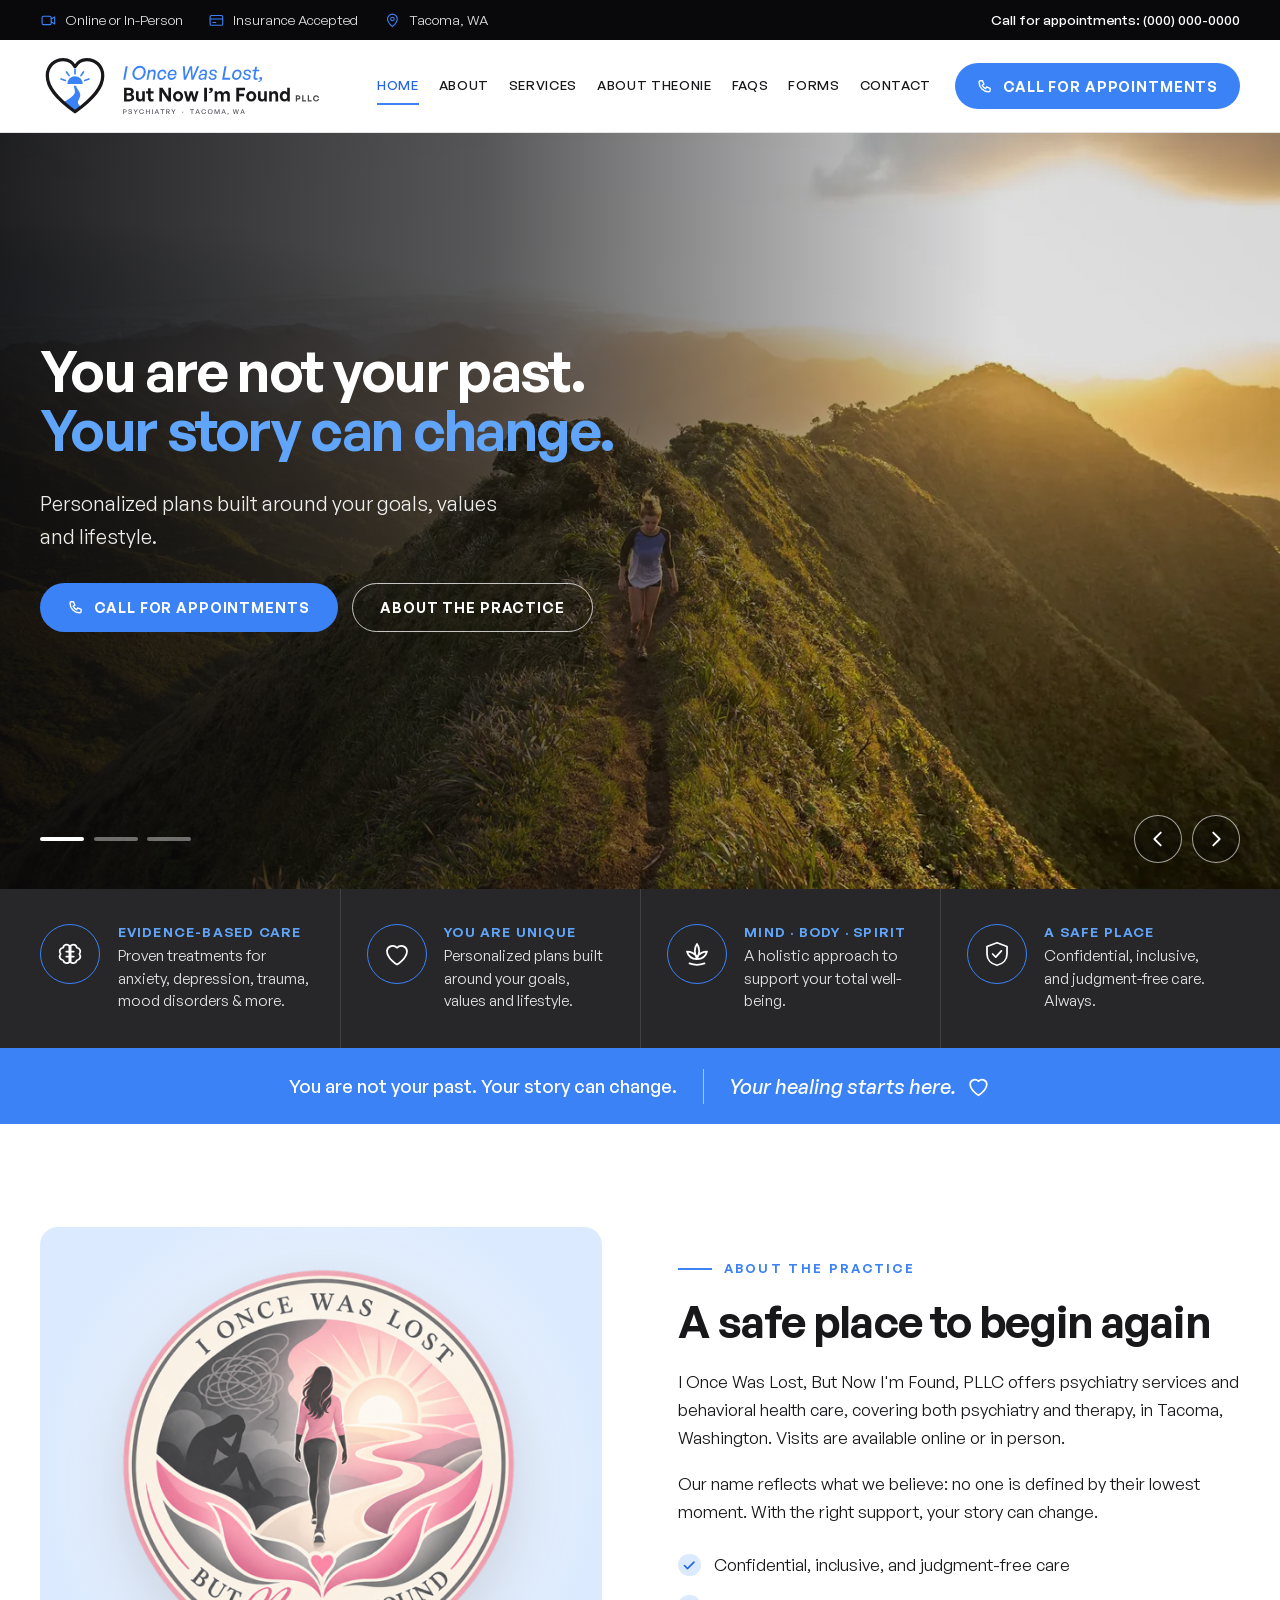
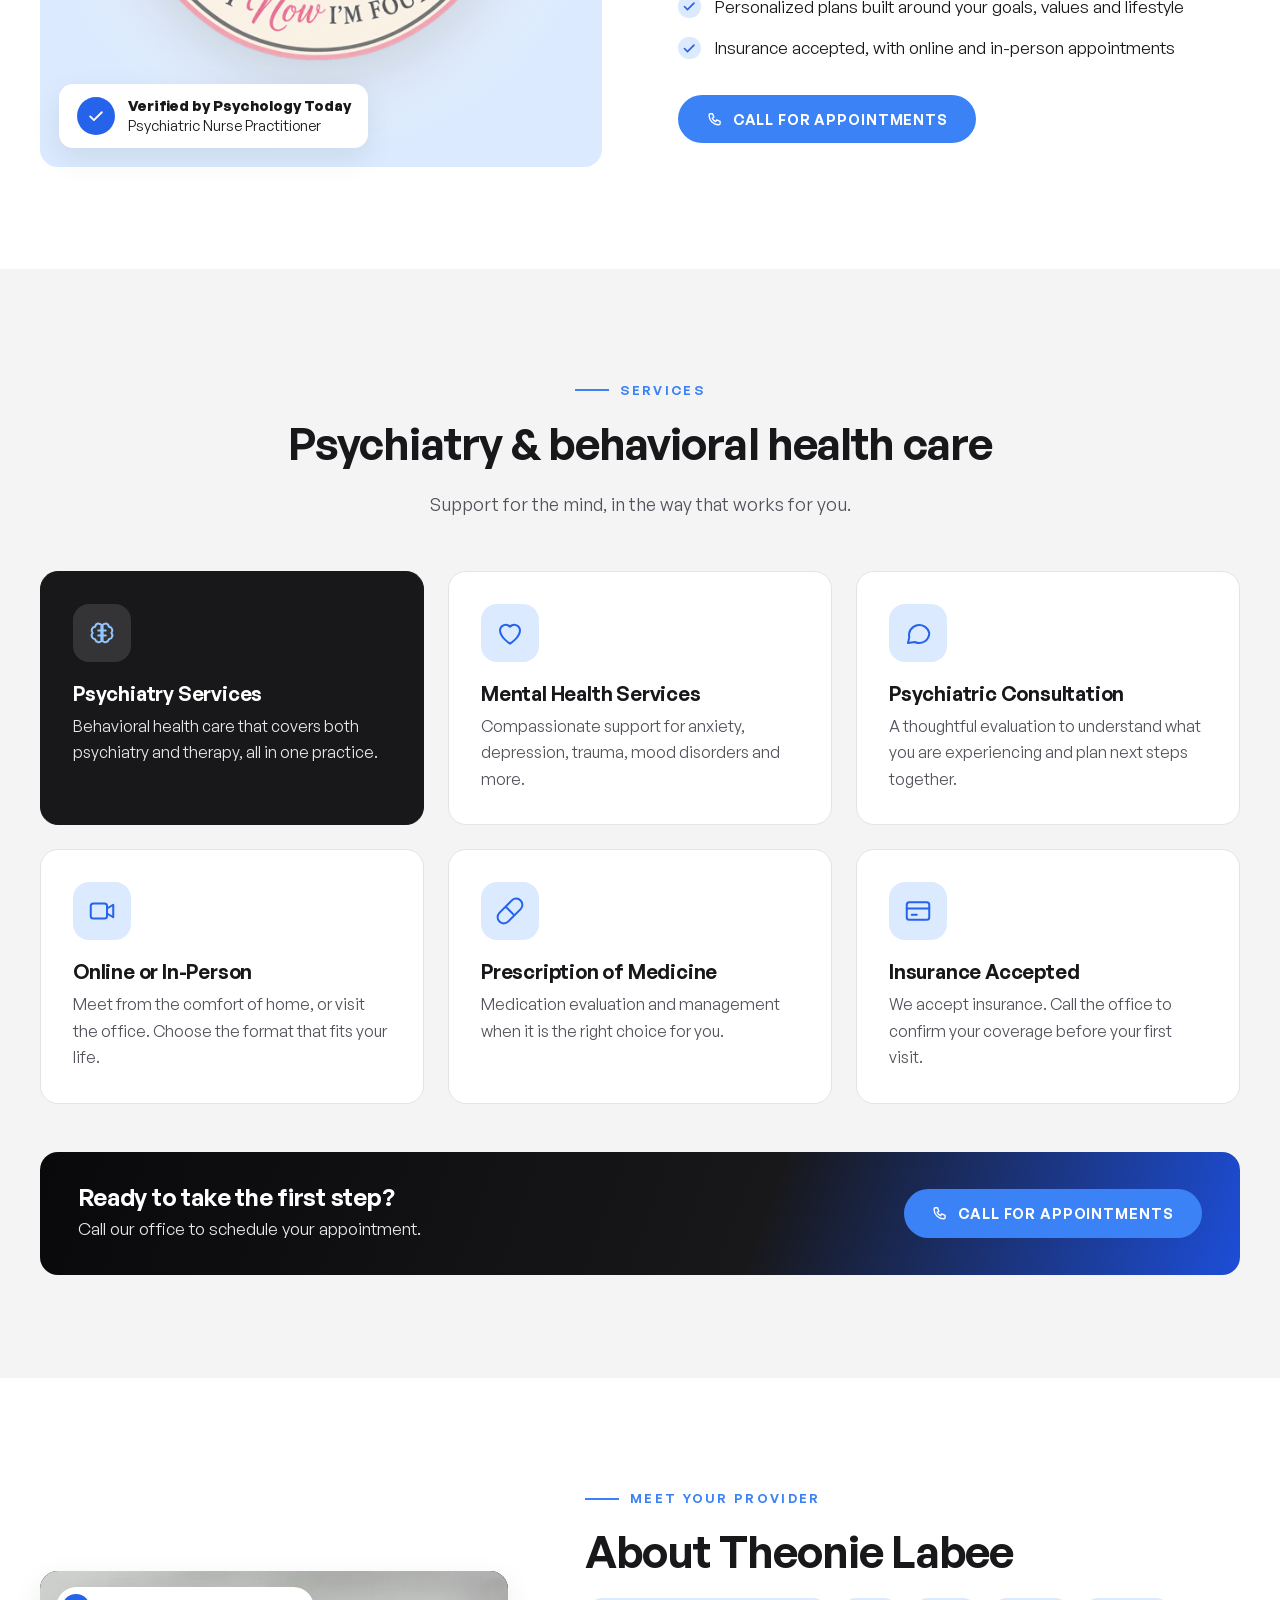
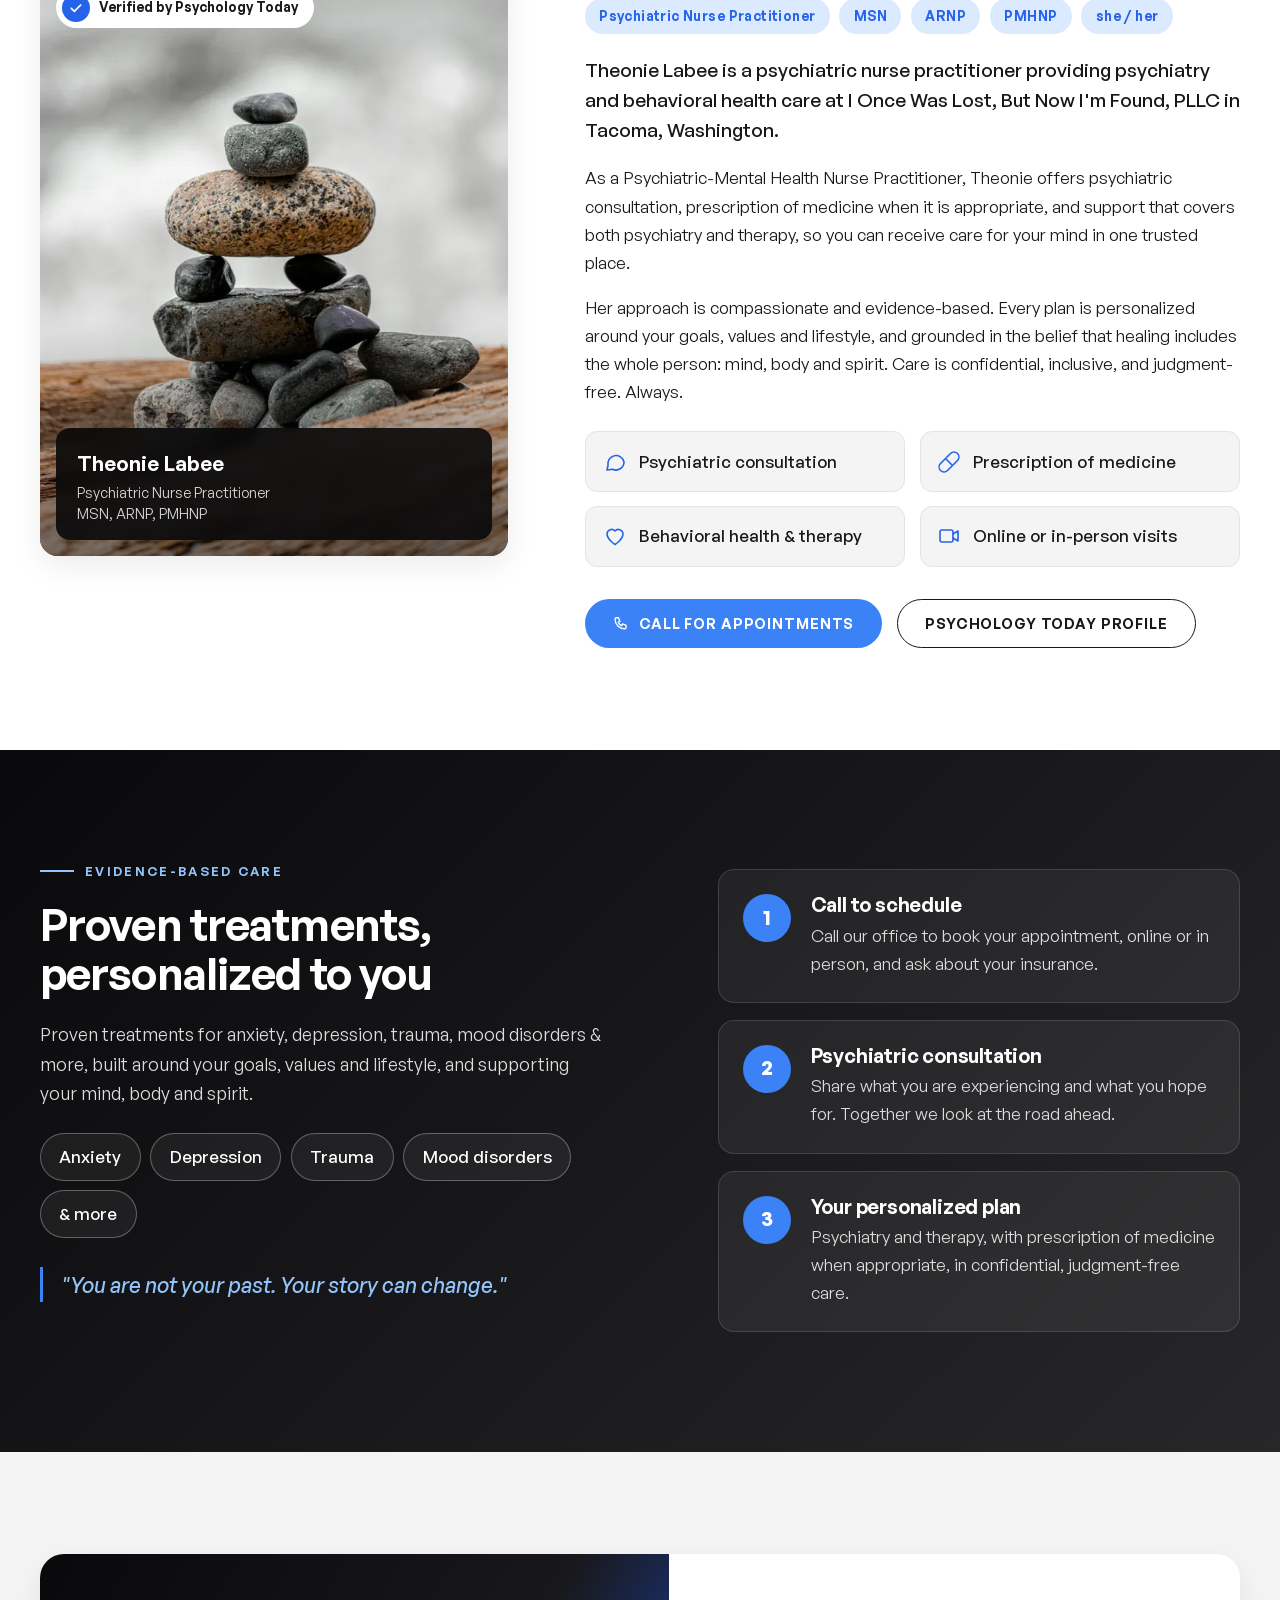
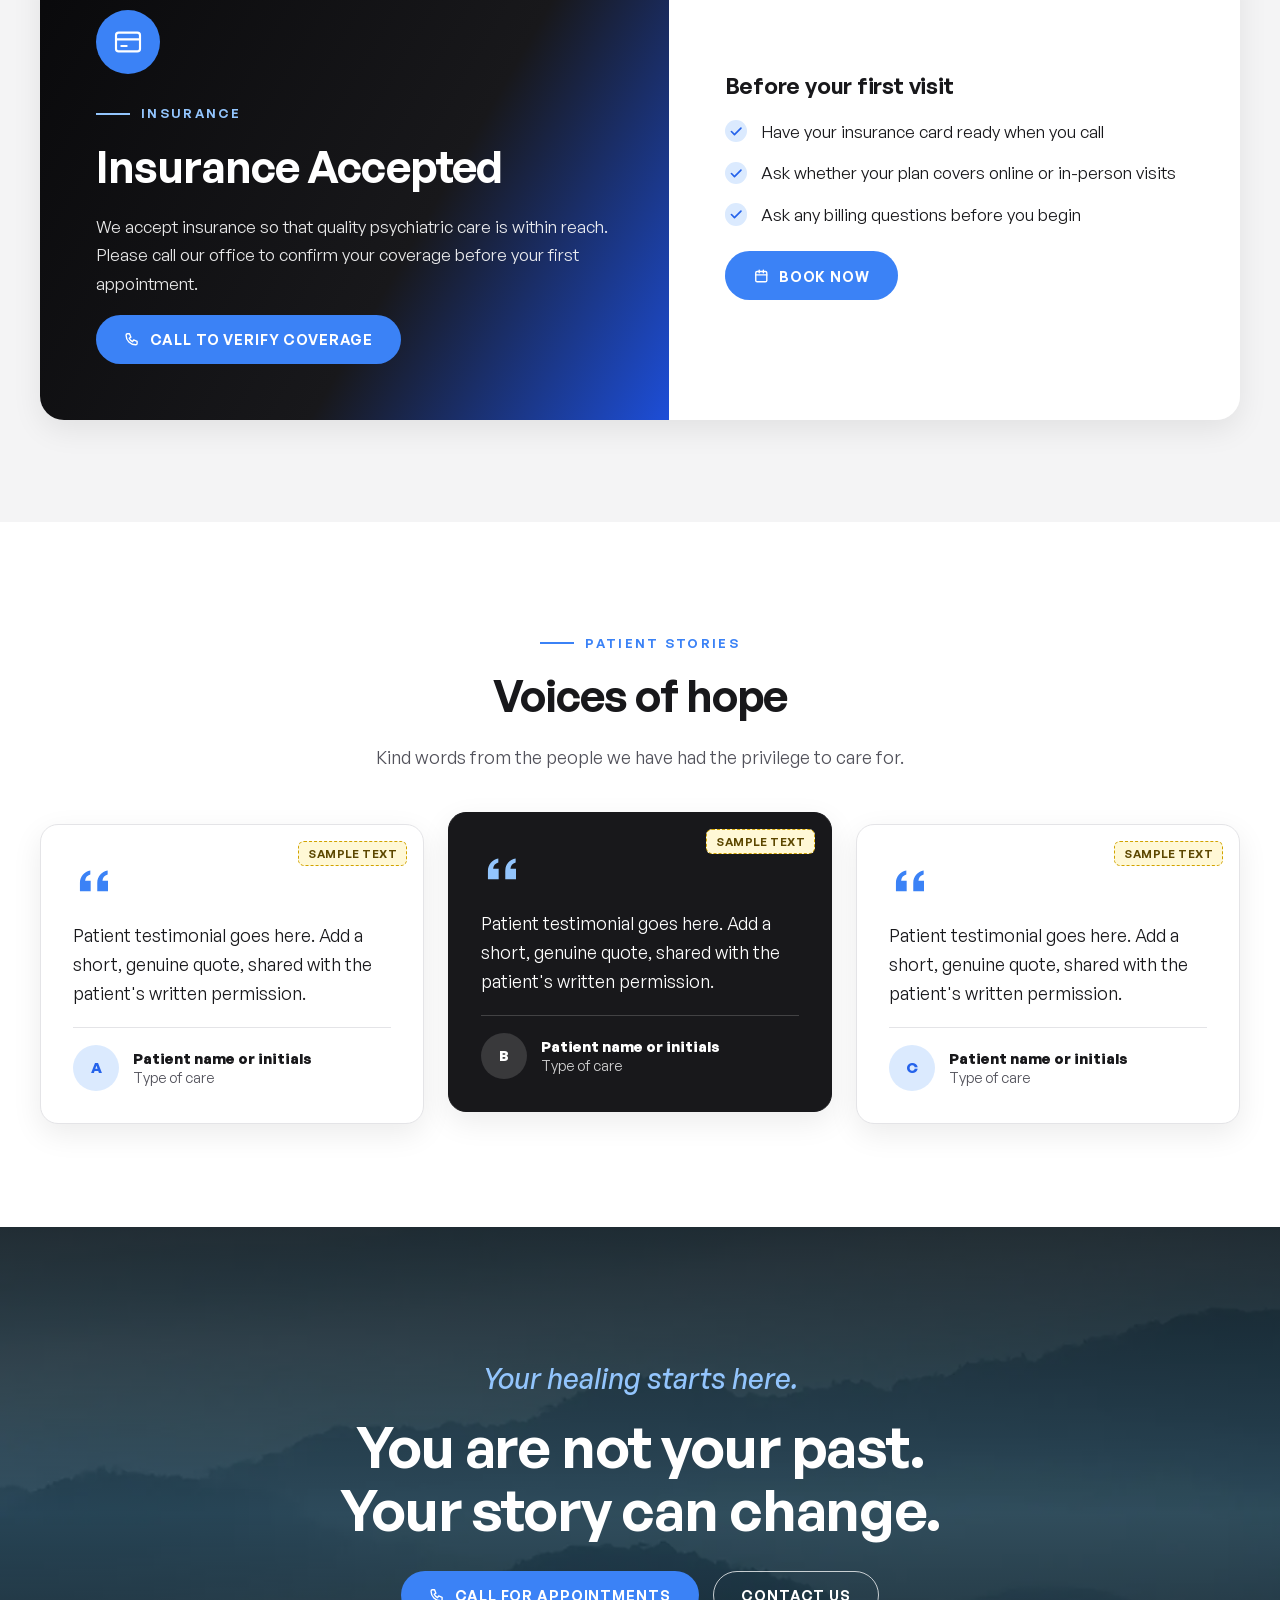
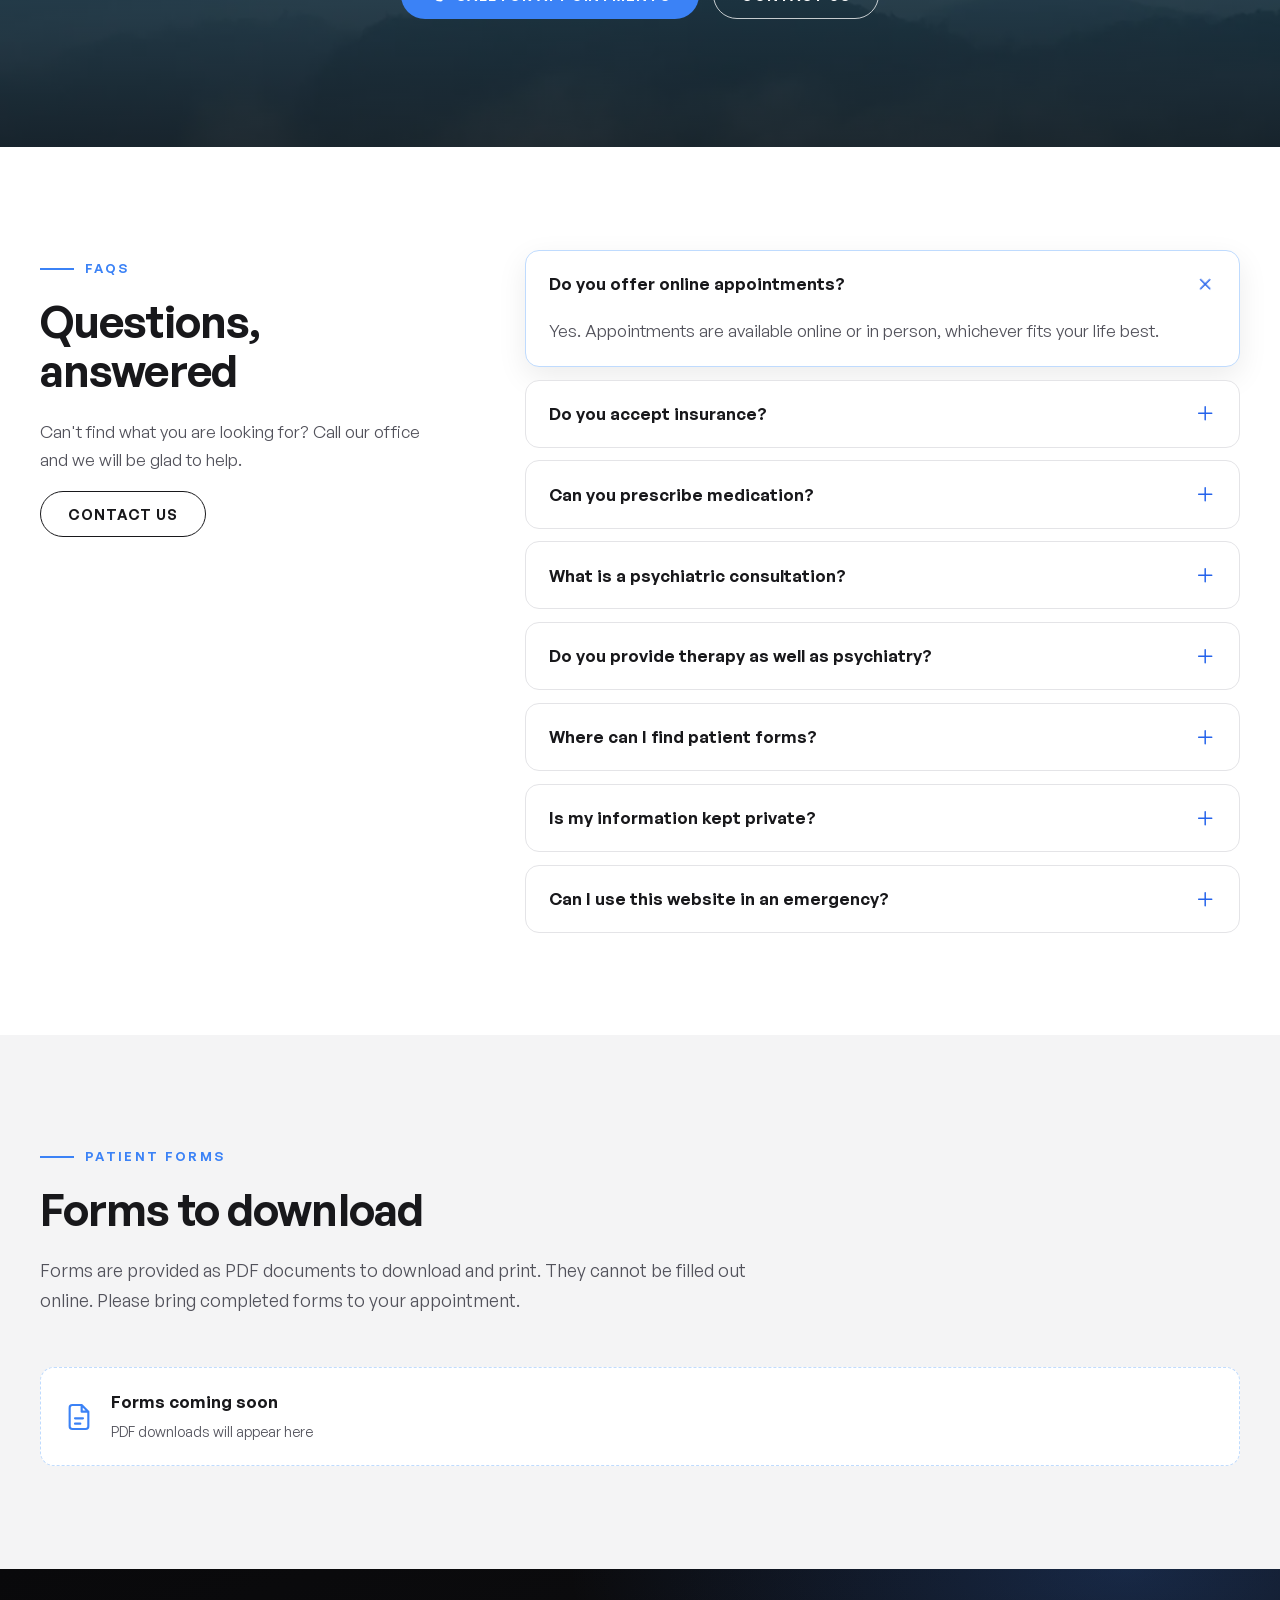
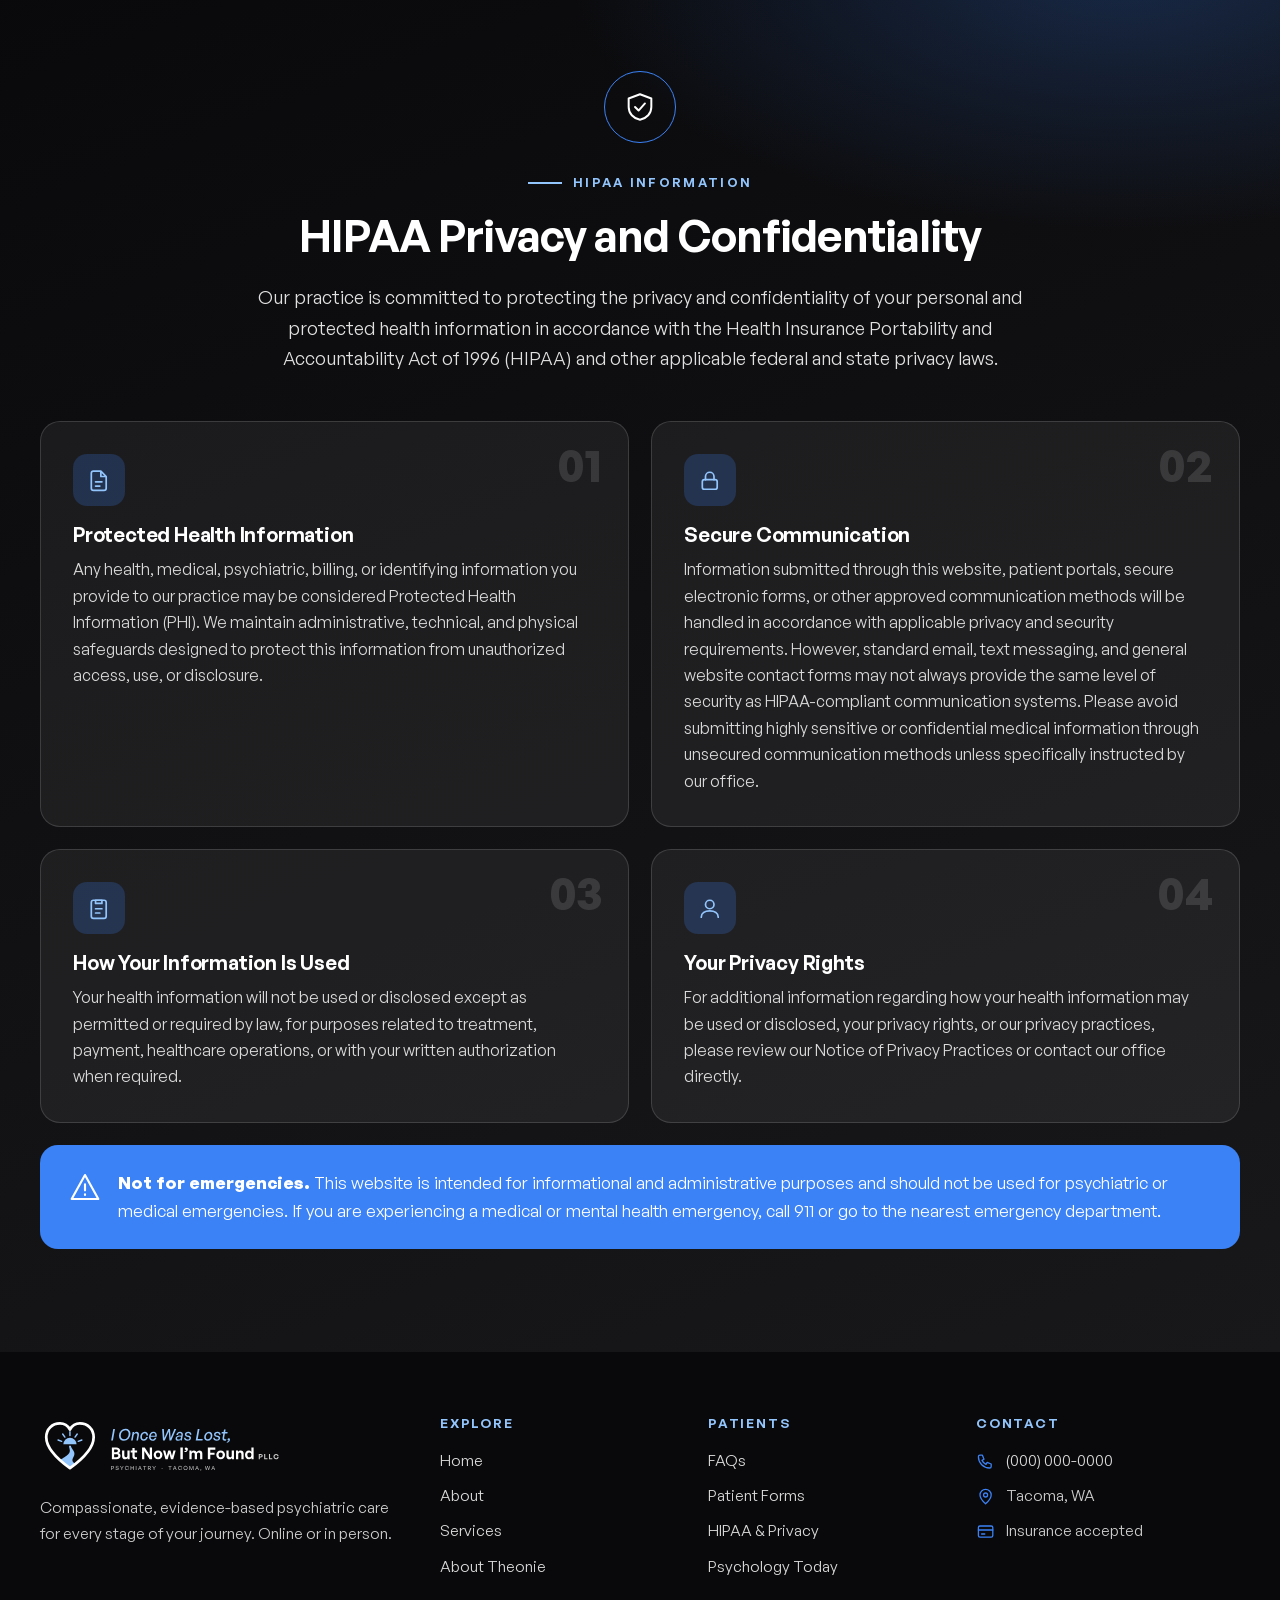
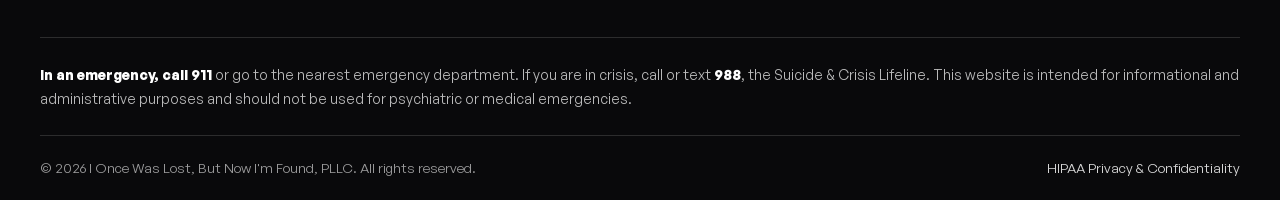
==== commit 0f8bfa9d: "Slider: drop Mind/Body/Spirit slide, reorder, retighten desk photo - Removed the "Whole-person care " ====
--- a/index.html
+++ b/index.html
@@ -89,10 +89,25 @@
 <section class="hero" id="top" aria-roledescription="carousel" aria-label="Welcome">
   <div class="slides" aria-live="off">
 
-    <div class="slide is-active" role="group" aria-roledescription="slide" aria-label="1 of 4" style="--pos: 50% 55%">
+    <div class="slide is-active" role="group" aria-roledescription="slide" aria-label="1 of 3" style="--pos: 50% 45%">
+      <picture>
+        <source type="image/webp" srcset="assets/img/ridge-800.webp 800w, assets/img/ridge-1400.webp 1400w, assets/img/ridge-2000.webp 2000w" sizes="100vw">
+        <img src="assets/img/ridge-1400.jpg" srcset="assets/img/ridge-800.jpg 800w, assets/img/ridge-1400.jpg 1400w, assets/img/ridge-2000.jpg 2000w" sizes="100vw" alt="" fetchpriority="high" decoding="async">
+      </picture>
+      <div class="container slide-content">
+        <h2><span class="ln">You are not your past.</span><span class="ln"><em>Your story can change.</em></span></h2>
+        <p class="lead">Personalized plans built around your goals, values and lifestyle.</p>
+        <div class="hero-actions">
+          <a class="btn" href="tel:+10000000000"><svg class="icon"><use href="#i-phone"/></svg>Call for appointments</a>
+          <a class="btn btn--ghost" href="#about">About the practice</a>
+        </div>
+      </div>
+    </div>
+
+    <div class="slide" role="group" aria-roledescription="slide" aria-label="2 of 3" style="--pos: 50% 55%">
       <picture>
         <source type="image/webp" srcset="assets/img/twilight-800.webp 800w, assets/img/twilight-1400.webp 1400w, assets/img/twilight-2000.webp 2000w" sizes="100vw">
-        <img src="assets/img/twilight-1400.jpg" srcset="assets/img/twilight-800.jpg 800w, assets/img/twilight-1400.jpg 1400w, assets/img/twilight-2000.jpg 2000w" sizes="100vw" alt="" fetchpriority="high" decoding="async">
+        <img src="assets/img/twilight-1400.jpg" srcset="assets/img/twilight-800.jpg 800w, assets/img/twilight-1400.jpg 1400w, assets/img/twilight-2000.jpg 2000w" sizes="100vw" alt="" loading="lazy" decoding="async">
       </picture>
       <div class="container slide-content">
         <h1><span class="ln"><em>Healing</em> Mind. Restoring Hope.</span><span class="ln">Reclaiming You.</span></h1>
@@ -108,37 +123,7 @@
       </div>
     </div>
 
-    <div class="slide" role="group" aria-roledescription="slide" aria-label="2 of 4" style="--pos: 50% 45%">
-      <picture>
-        <source type="image/webp" srcset="assets/img/ridge-800.webp 800w, assets/img/ridge-1400.webp 1400w, assets/img/ridge-2000.webp 2000w" sizes="100vw">
-        <img src="assets/img/ridge-1400.jpg" srcset="assets/img/ridge-800.jpg 800w, assets/img/ridge-1400.jpg 1400w, assets/img/ridge-2000.jpg 2000w" sizes="100vw" alt="" loading="lazy" decoding="async">
-      </picture>
-      <div class="container slide-content">
-        <h2><span class="ln">You are not your past.</span><span class="ln"><em>Your story can change.</em></span></h2>
-        <p class="lead">Personalized plans built around your goals, values and lifestyle.</p>
-        <div class="hero-actions">
-          <a class="btn" href="tel:+10000000000"><svg class="icon"><use href="#i-phone"/></svg>Call for appointments</a>
-          <a class="btn btn--ghost" href="#about">About the practice</a>
-        </div>
-      </div>
-    </div>
-
-    <div class="slide slide--tint" role="group" aria-roledescription="slide" aria-label="3 of 4" style="--pos: 50% 70%">
-      <picture>
-        <source type="image/webp" srcset="assets/img/lotus-800.webp 800w, assets/img/lotus-1400.webp 1400w, assets/img/lotus-2000.webp 2000w" sizes="100vw">
-        <img src="assets/img/lotus-1400.jpg" srcset="assets/img/lotus-800.jpg 800w, assets/img/lotus-1400.jpg 1400w, assets/img/lotus-2000.jpg 2000w" sizes="100vw" alt="" loading="lazy" decoding="async">
-      </picture>
-      <div class="container slide-content">
-        <h2><span class="ln">Whole-person care for</span><span class="ln"><em>Mind · Body · Spirit</em></span></h2>
-        <p class="lead">A holistic approach to support your total well-being, with confidential, inclusive, judgment-free care. Always.</p>
-        <div class="hero-actions">
-          <a class="btn" href="tel:+10000000000"><svg class="icon"><use href="#i-phone"/></svg>Call for appointments</a>
-          <a class="btn btn--ghost" href="#provider">Meet Theonie</a>
-        </div>
-      </div>
-    </div>
-
-    <div class="slide" role="group" aria-roledescription="slide" aria-label="4 of 4" style="--pos: 25% 60%">
+    <div class="slide" role="group" aria-roledescription="slide" aria-label="3 of 3" style="--pos: 50% 50%">
       <picture>
         <source type="image/webp" srcset="assets/img/sunset-800.webp 800w, assets/img/sunset-1400.webp 1400w, assets/img/sunset-2000.webp 2000w" sizes="100vw">
         <img src="assets/img/sunset-1400.jpg" srcset="assets/img/sunset-800.jpg 800w, assets/img/sunset-1400.jpg 1400w, assets/img/sunset-2000.jpg 2000w" sizes="100vw" alt="" loading="lazy" decoding="async">
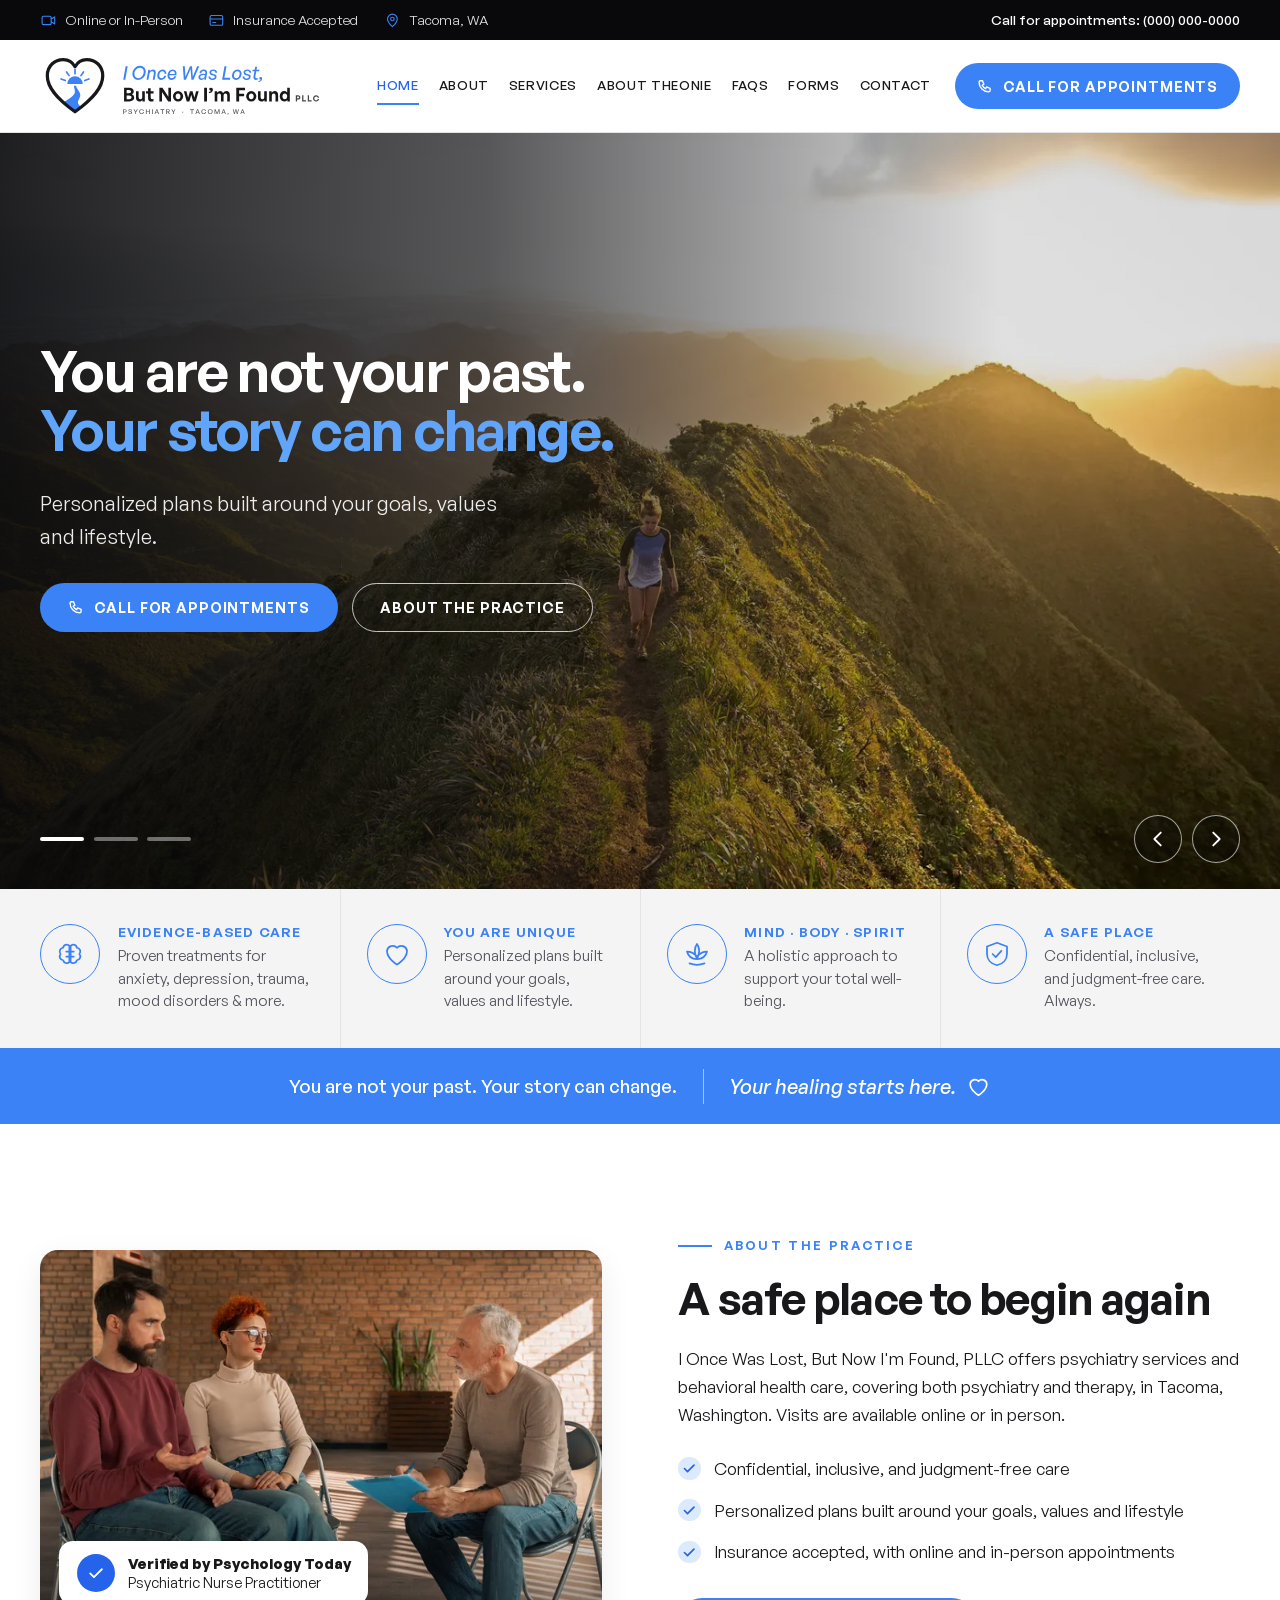
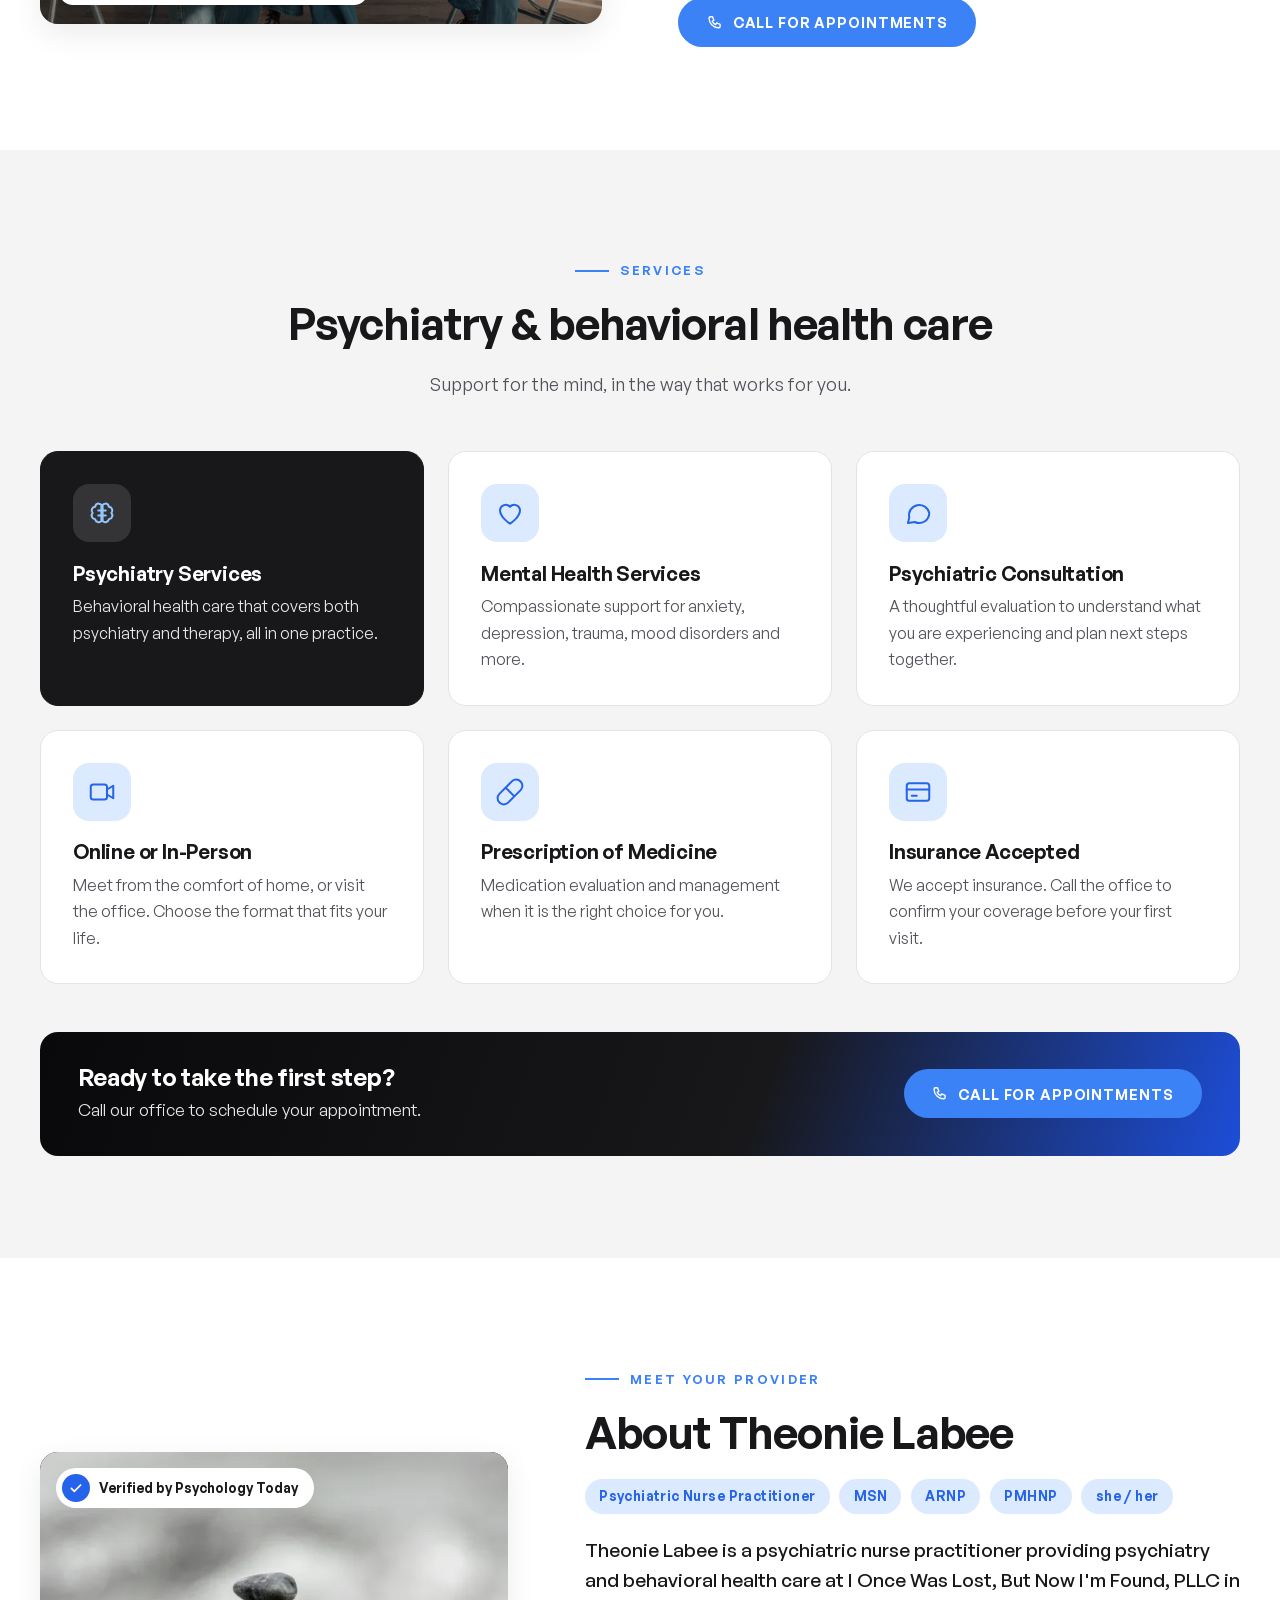
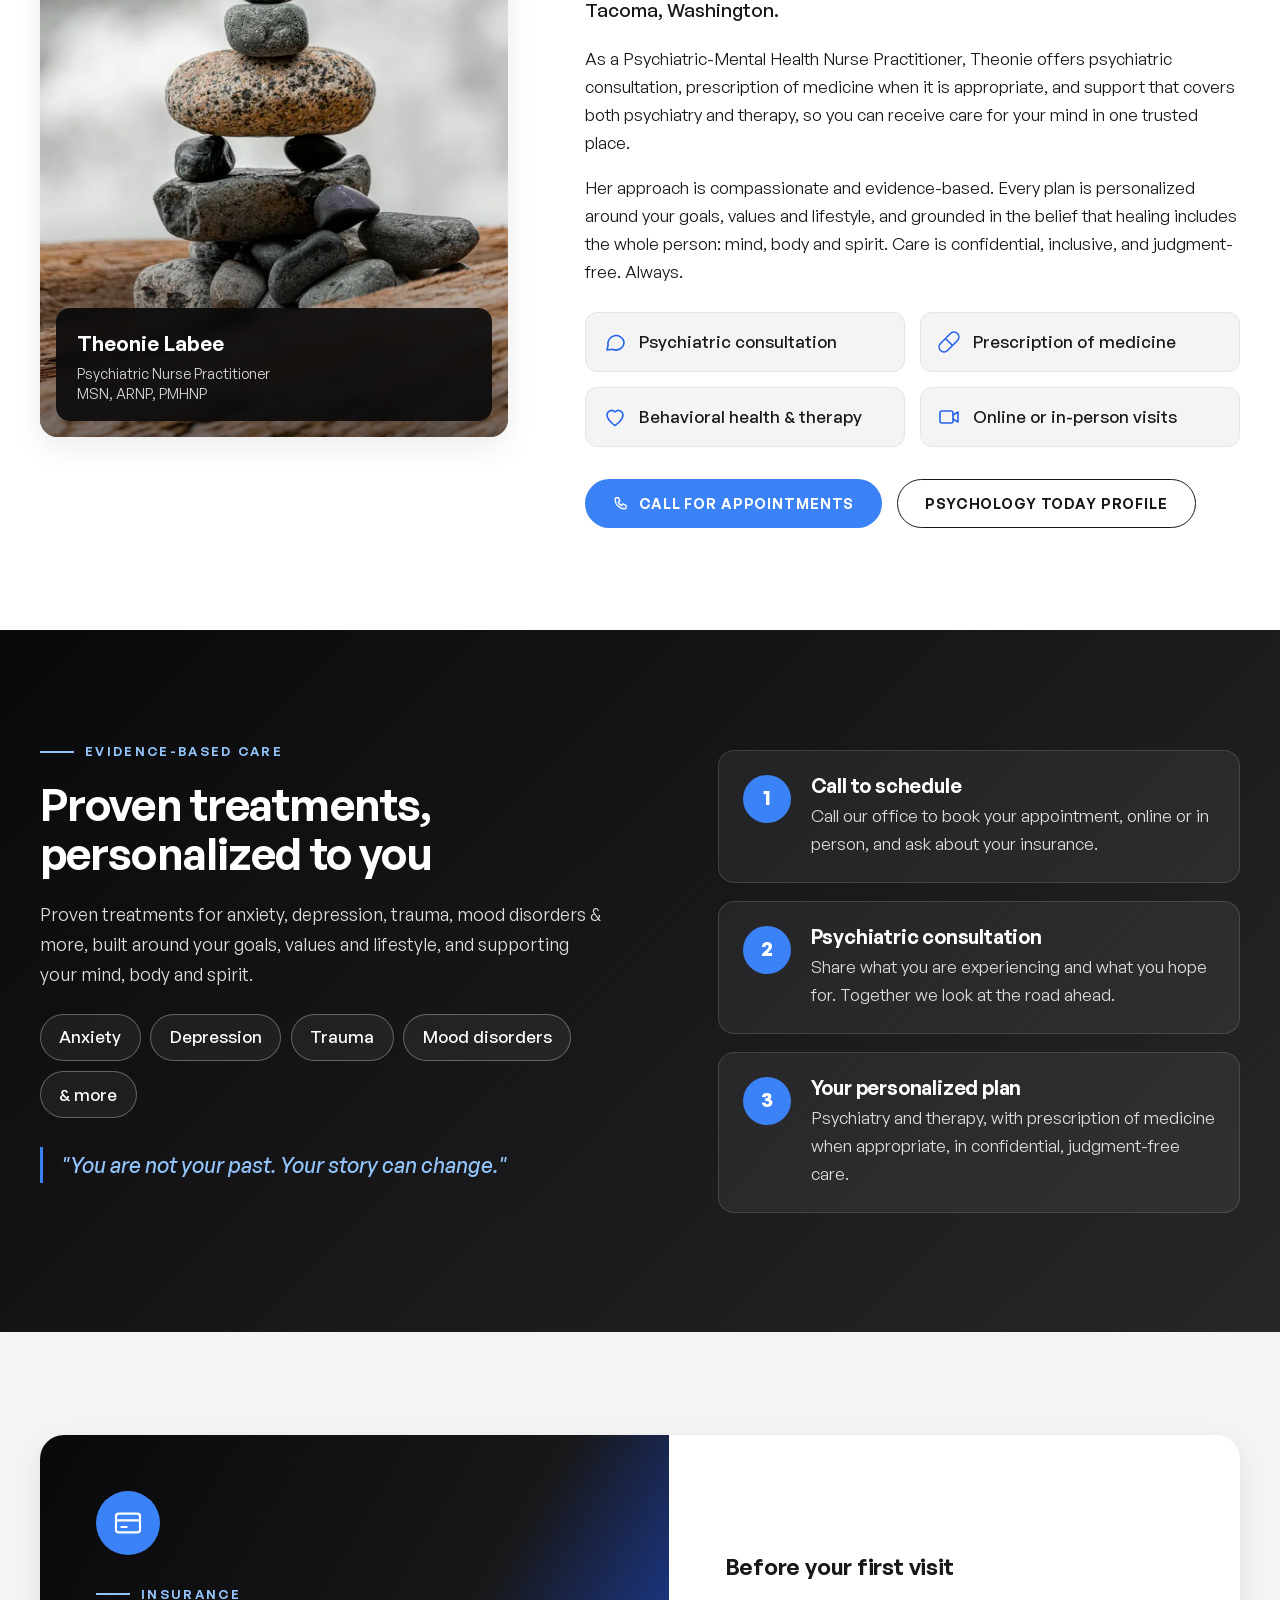
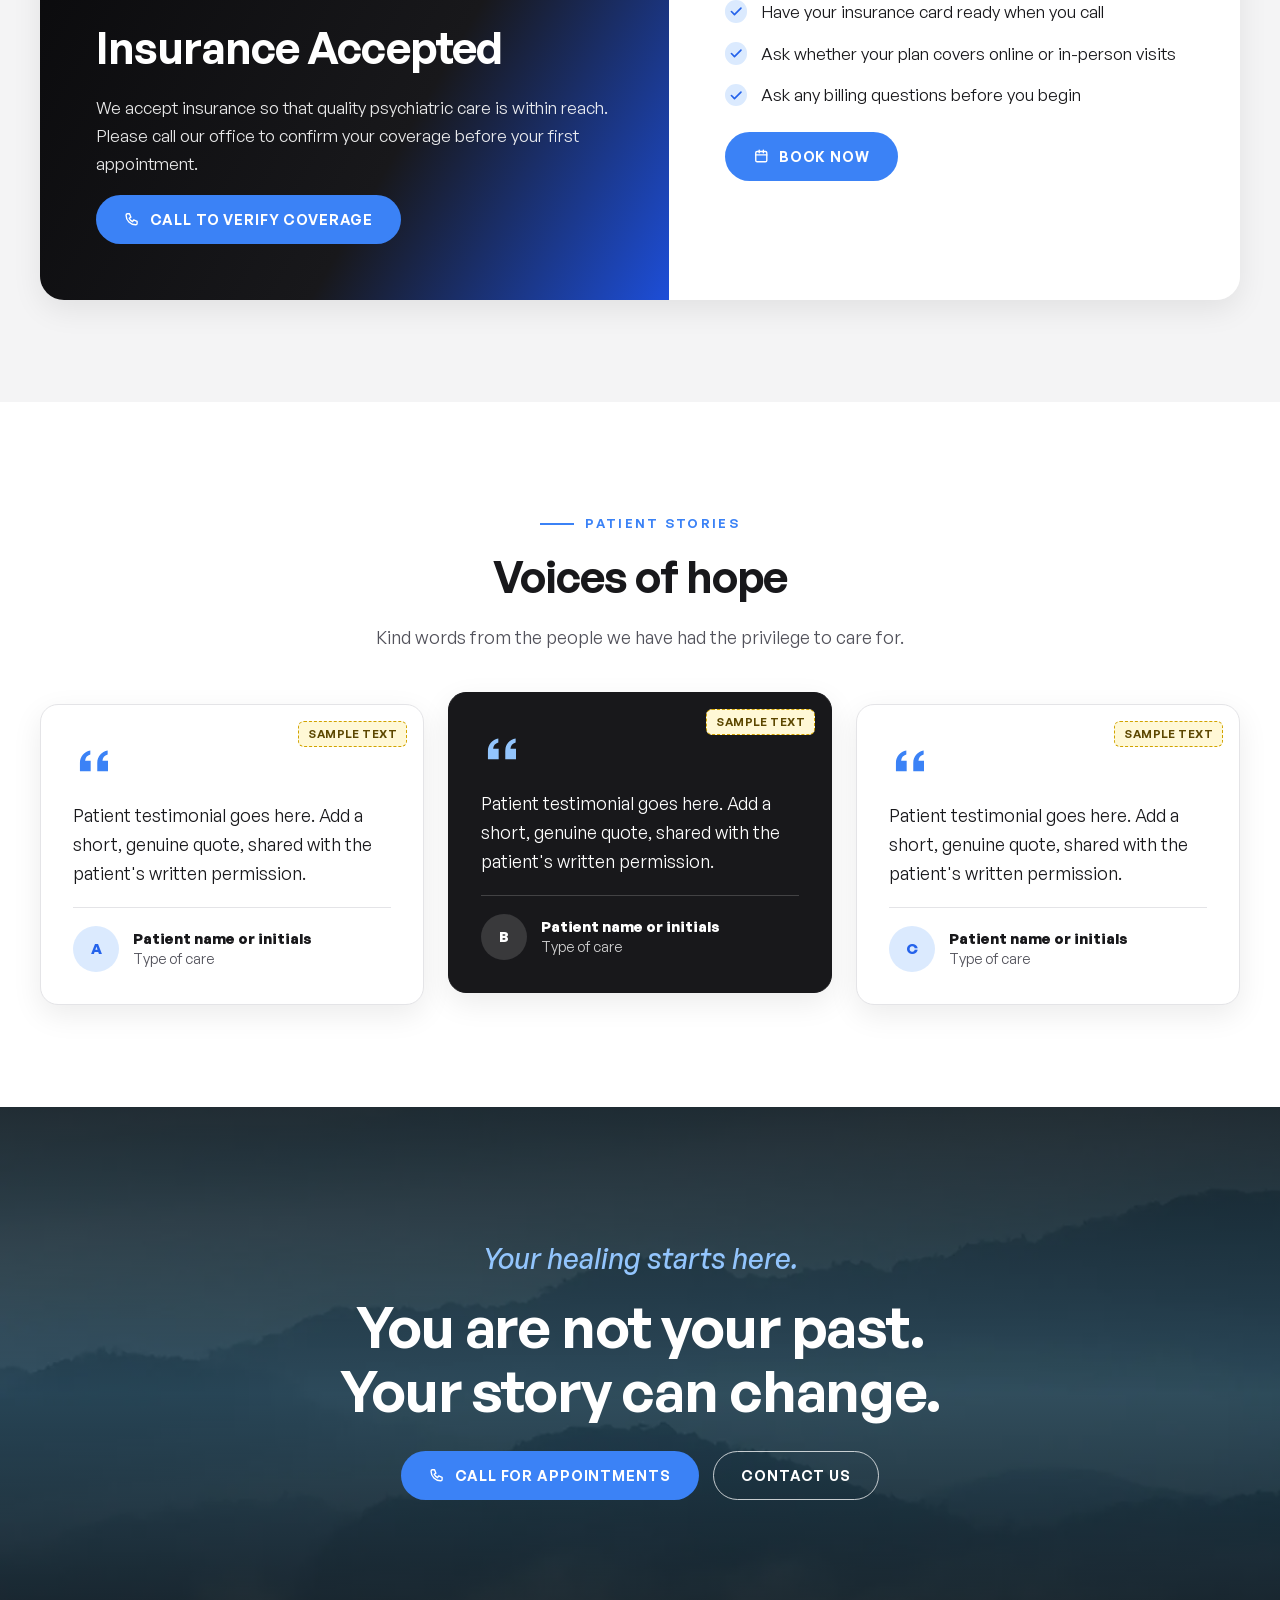
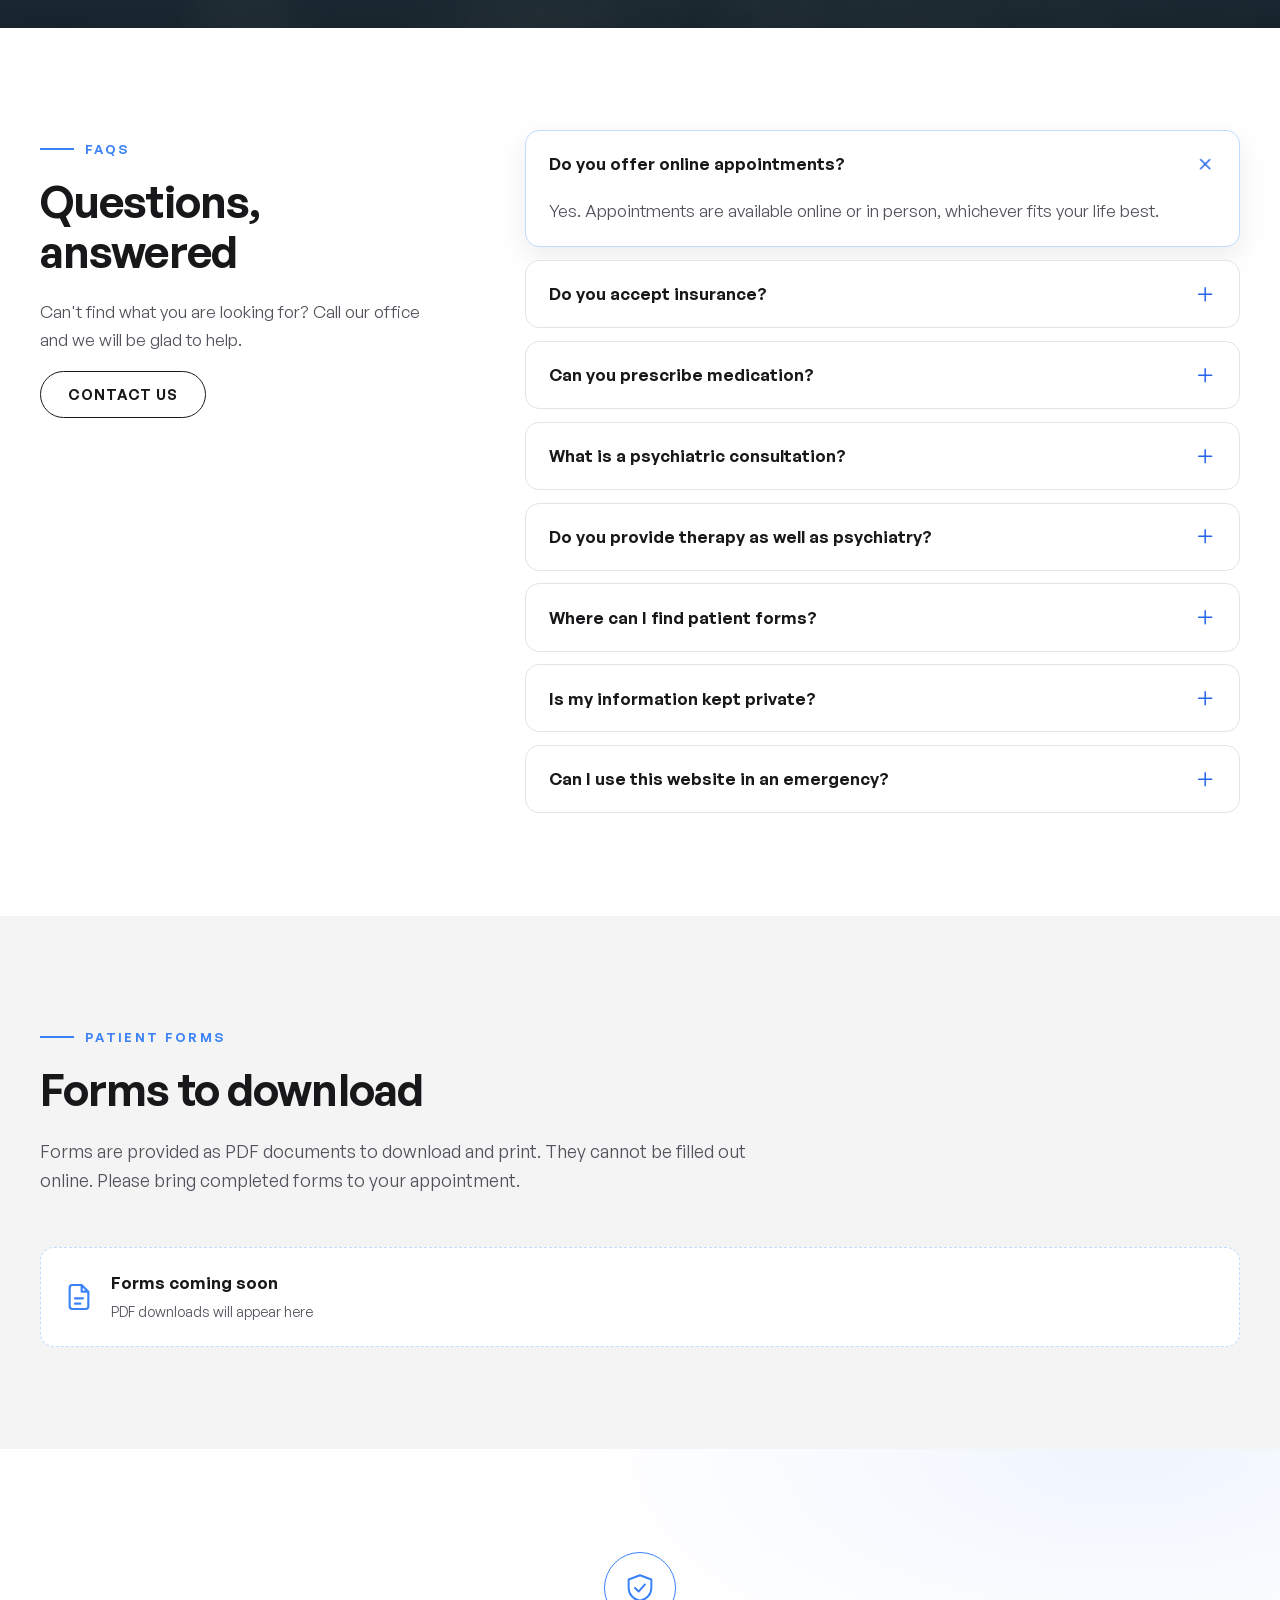
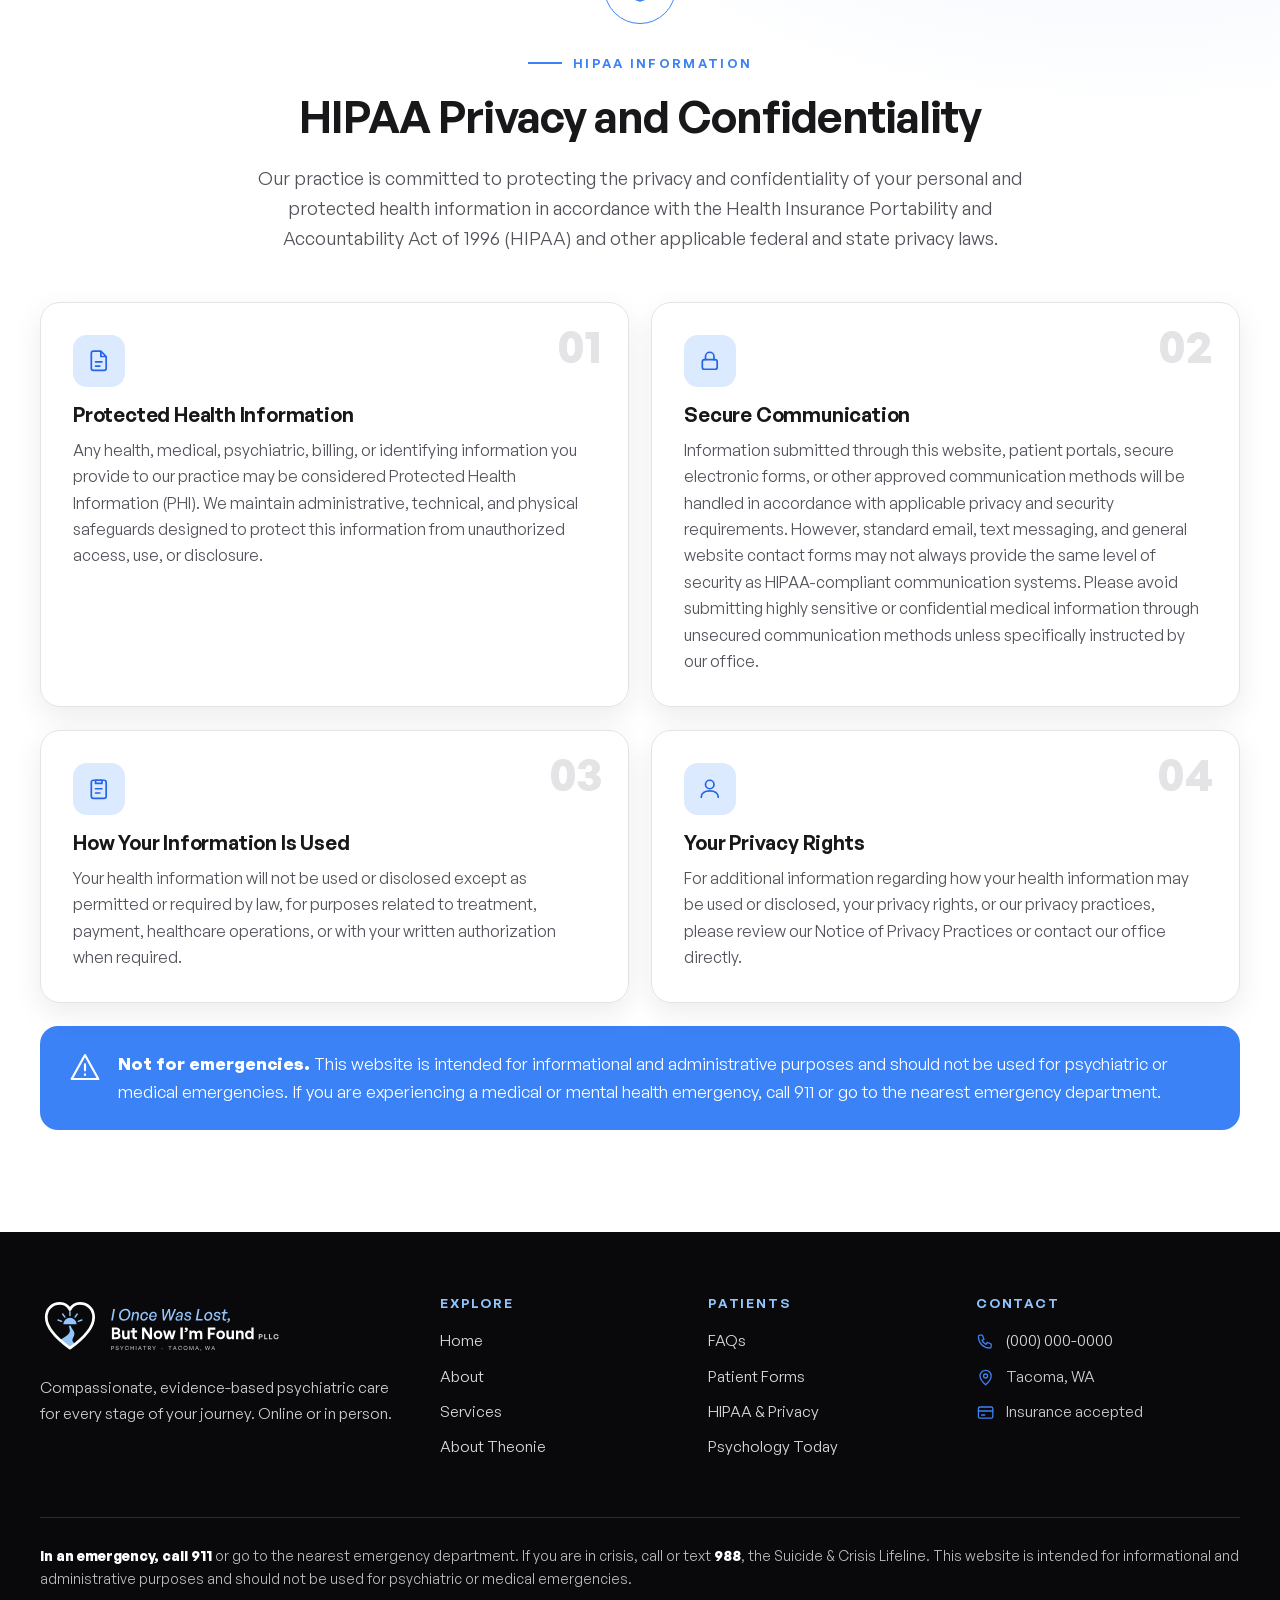
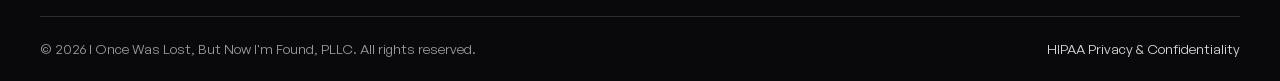
==== commit c06f173b: "Use client-supplied photos, light-theme two sections, hero polish - Hero "Healing Mind" slide now us" ====
--- a/index.html
+++ b/index.html
@@ -104,10 +104,10 @@
       </div>
     </div>
 
-    <div class="slide" role="group" aria-roledescription="slide" aria-label="2 of 3" style="--pos: 50% 55%">
+    <div class="slide slide--right" role="group" aria-roledescription="slide" aria-label="2 of 3" style="--pos: 50% 42%">
       <picture>
-        <source type="image/webp" srcset="assets/img/twilight-800.webp 800w, assets/img/twilight-1400.webp 1400w, assets/img/twilight-2000.webp 2000w" sizes="100vw">
-        <img src="assets/img/twilight-1400.jpg" srcset="assets/img/twilight-800.jpg 800w, assets/img/twilight-1400.jpg 1400w, assets/img/twilight-2000.jpg 2000w" sizes="100vw" alt="" loading="lazy" decoding="async">
+        <source type="image/webp" srcset="assets/img/meditate-800.webp 800w, assets/img/meditate-1400.webp 1400w, assets/img/meditate-2000.webp 2000w" sizes="100vw">
+        <img src="assets/img/meditate-1400.jpg" srcset="assets/img/meditate-800.jpg 800w, assets/img/meditate-1400.jpg 1400w, assets/img/meditate-2000.jpg 2000w" sizes="100vw" alt="" loading="lazy" decoding="async">
       </picture>
       <div class="container slide-content">
         <h1><span class="ln"><em>Healing</em> Mind. Restoring Hope.</span><span class="ln">Reclaiming You.</span></h1>
@@ -116,17 +116,13 @@
           <a class="btn" href="tel:+10000000000"><svg class="icon"><use href="#i-phone"/></svg>Call for appointments</a>
           <a class="btn btn--ghost" href="#services">Our services</a>
         </div>
-        <ul class="hero-badges">
-          <li><span class="dot"><svg class="icon"><use href="#i-user"/></svg></span><span>Psychiatric Nurse Practitioner<br>MSN, ARNP, PMHNP (she, her)</span></li>
-          <li><span class="dot dot--blue"><svg class="icon"><use href="#i-check"/></svg></span><span>Verified by <strong>Psychology Today</strong></span></li>
-        </ul>
-      </div>
-    </div>
-
-    <div class="slide" role="group" aria-roledescription="slide" aria-label="3 of 3" style="--pos: 50% 50%">
+      </div>
+    </div>
+
+    <div class="slide" role="group" aria-roledescription="slide" aria-label="3 of 3" style="--pos: 55% 40%">
       <picture>
-        <source type="image/webp" srcset="assets/img/sunset-800.webp 800w, assets/img/sunset-1400.webp 1400w, assets/img/sunset-2000.webp 2000w" sizes="100vw">
-        <img src="assets/img/sunset-1400.jpg" srcset="assets/img/sunset-800.jpg 800w, assets/img/sunset-1400.jpg 1400w, assets/img/sunset-2000.jpg 2000w" sizes="100vw" alt="" loading="lazy" decoding="async">
+        <source type="image/webp" srcset="assets/img/online-800.webp 800w, assets/img/online-1400.webp 1400w, assets/img/online-2000.webp 2000w" sizes="100vw">
+        <img src="assets/img/online-1400.jpg" srcset="assets/img/online-800.jpg 800w, assets/img/online-1400.jpg 1400w, assets/img/online-2000.jpg 2000w" sizes="100vw" alt="" loading="lazy" decoding="async">
       </picture>
       <div class="container slide-content">
         <h2><span class="ln">Online or in person.</span><span class="ln"><em>Insurance accepted.</em></span></h2>
@@ -168,15 +164,16 @@
 <section class="section" id="about">
   <div class="container split">
     <div class="about-art">
-      <img src="assets/emblem-original.png" alt="I Once Was Lost But Now I'm Found emblem: a woman walking from shadow toward a sunrise" width="480" height="480" loading="lazy">
+      <picture>
+        <source type="image/webp" srcset="assets/img/session-700.webp 700w, assets/img/session-1100.webp 1100w, assets/img/session-1600.webp 1600w" sizes="(max-width: 860px) 100vw, 560px">
+        <img src="assets/img/session-1100.jpg" srcset="assets/img/session-700.jpg 700w, assets/img/session-1100.jpg 1100w, assets/img/session-1600.jpg 1600w" sizes="(max-width: 860px) 100vw, 560px" alt="A counseling session with a therapist and two clients" width="1100" height="734" loading="lazy" decoding="async">
+      </picture>
       <div class="about-tag"><span class="dot"><svg class="icon"><use href="#i-check"/></svg></span><span><strong>Verified by Psychology Today</strong><br>Psychiatric Nurse Practitioner</span></div>
     </div>
     <div>
       <span class="eyebrow">About the practice</span>
       <h2>A safe place to begin again</h2>
-      <p>I Once Was Lost, But Now I'm Found, PLLC offers psychiatry services and behavioral health care, covering both psychiatry and therapy, in Tacoma, Washington. Visits are available online or in person.</p>
-      <p>Our name reflects what we believe: no one is defined by their lowest moment. With the right support, your story can change.</p>
-      <ul class="checks">
+      <p>I Once Was Lost, But Now I'm Found, PLLC offers psychiatry services and behavioral health care, covering both psychiatry and therapy, in Tacoma, Washington. Visits are available online or in person.</p>      <ul class="checks">
         <li><svg class="icon"><use href="#i-check"/></svg><span>Confidential, inclusive, and judgment-free care</span></li>
         <li><svg class="icon"><use href="#i-check"/></svg><span>Personalized plans built around your goals, values and lifestyle</span></li>
         <li><svg class="icon"><use href="#i-check"/></svg><span>Insurance accepted, with online and in-person appointments</span></li>
--- a/assets/styles.css
+++ b/assets/styles.css
@@ -89,6 +89,13 @@
 .slide.is-active img { transform: scale(1); }
 .slide::after { content: ""; position: absolute; inset: 0; background: linear-gradient(90deg, rgba(9, 9, 11, .9) 0%, rgba(9, 9, 11, .68) 38%, rgba(9, 9, 11, .12) 78%); }
 .slide--tint::after { background: linear-gradient(90deg, rgba(9, 9, 11, .94) 0%, rgba(39, 39, 42, .78) 42%, rgba(39, 39, 42, .3) 100%); }
+.slide--right::after { background: linear-gradient(270deg, rgba(9, 9, 11, .9) 0%, rgba(9, 9, 11, .68) 38%, rgba(9, 9, 11, .12) 78%); }
+@media (min-width: 641px) {
+  .slide--right .slide-content { margin-left: auto; margin-right: max(1.5rem, calc((100% - 1200px) / 2)); text-align: right; }
+  .slide--right .slide-content .lead { margin-left: auto; }
+  .slide--right .hero-actions { justify-content: flex-end; }
+  .slide--right .hero-badges { justify-content: flex-end; }
+}
 .slide-content { position: relative; z-index: 2; height: 100%; display: flex; flex-direction: column; justify-content: center; width: min(1040px, 100% - 3rem); margin-left: max(1.5rem, calc((100% - 1200px) / 2)); margin-right: auto; padding-block: 3rem 6rem; }
 .slide h1 .ln, .slide h2 .ln { display: block; }
 .eyebrow { display: inline-flex; align-items: center; gap: .7rem; margin-bottom: 1.1rem; color: var(--rose); font-size: .8rem; font-weight: 600; letter-spacing: .18em; text-transform: uppercase; }
@@ -120,14 +127,14 @@
 .arrow .icon { width: 22px; height: 22px; stroke-width: 2; }
 
 /* ---------- Trust strip + tagline ---------- */
-.pillars { background: var(--navy-mid); color: #fff; }
+.pillars { background: var(--sand); color: var(--ink); }
 .pillars ul { display: grid; grid-template-columns: repeat(4, 1fr); }
-.pillar { display: flex; gap: 1.1rem; padding: 2.2rem 1.6rem; border-left: 1px solid rgba(255, 255, 255, .12); }
+.pillar { display: flex; gap: 1.1rem; padding: 2.2rem 1.6rem; border-left: 1px solid var(--line); }
 .pillar:first-child { border-left: 0; padding-left: 0; }
-.pillar .ring { width: 60px; height: 60px; flex: none; display: grid; place-items: center; border: 1.5px solid var(--rose); border-radius: 50%; }
+.pillar .ring { width: 60px; height: 60px; flex: none; display: grid; place-items: center; border: 1.5px solid var(--rose); border-radius: 50%; color: var(--rose); }
 .pillar .ring .icon { width: 30px; height: 30px; stroke-width: 1.4; }
-.pillar h3 { margin: 0 0 .35rem; color: #60a5fa; font-size: .84rem; font-weight: 600; letter-spacing: .09em; text-transform: uppercase; }
-.pillar p { margin: 0; font-size: .95rem; line-height: 1.5; color: rgba(255, 255, 255, .88); }
+.pillar h3 { margin: 0 0 .35rem; color: var(--rose); font-size: .84rem; font-weight: 600; letter-spacing: .09em; text-transform: uppercase; }
+.pillar p { margin: 0; font-size: .95rem; line-height: 1.5; color: var(--muted); }
 .tagline { background: var(--rose); color: #fff; text-align: center; padding: 1.3rem 1rem; }
 .tagline p { margin: 0; display: flex; justify-content: center; align-items: center; flex-wrap: wrap; gap: .4rem 1.6rem; font-size: 1.15rem; font-weight: 500; }
 .tagline .sig { font-style: italic; font-weight: 500; font-size: 1.3rem; padding-left: 1.6rem; border-left: 1px solid rgba(255, 255, 255, .55); display: inline-flex; align-items: center; gap: .6rem; }
@@ -143,9 +150,10 @@
 .split { display: grid; grid-template-columns: 1fr 1fr; gap: clamp(2rem, 6vw, 5.5rem); align-items: center; }
 
 /* About */
-.about-art { position: relative; display: grid; place-items: center; padding: 2rem 2rem; background: radial-gradient(circle at 50% 45%, #fff 0%, var(--rose-soft) 70%); border-radius: var(--radius); padding-bottom: 5.5rem; min-height: 520px; }
-.about-art img { width: min(88%, 420px); height: auto; aspect-ratio: 1 / 1; object-fit: contain; filter: drop-shadow(0 20px 30px rgba(9, 9, 11, .14)); }
-.about-tag { position: absolute; left: 1.2rem; bottom: 1.2rem; display: flex; align-items: center; gap: .8rem; background: #fff; border-radius: 14px; padding: .8rem 1.1rem; box-shadow: var(--shadow); font-size: .92rem; line-height: 1.3; }
+.about-art { position: relative; border-radius: var(--radius); overflow: hidden; box-shadow: var(--shadow); line-height: 0; }
+.about-art picture, .about-art img { display: block; width: 100%; height: auto; }
+.about-art::after { content: ""; position: absolute; inset: 0; background: linear-gradient(0deg, rgba(9, 9, 11, .45) 0%, rgba(9, 9, 11, 0) 35%); pointer-events: none; }
+.about-tag { position: absolute; z-index: 2; left: 1.2rem; bottom: 1.2rem; display: flex; align-items: center; gap: .8rem; background: #fff; border-radius: 14px; padding: .8rem 1.1rem; box-shadow: var(--shadow); font-size: .92rem; line-height: 1.3; }
 .about-tag .dot { width: 38px; height: 38px; border-radius: 50%; background: var(--rose-dark); color: #fff; display: grid; place-items: center; }
 .about-tag .icon { width: 20px; height: 20px; stroke-width: 2.2; }
 .checks { display: grid; gap: .85rem; margin: 1.6rem 0 2rem; }
@@ -233,7 +241,7 @@
   .pillars ul { grid-template-columns: repeat(2, 1fr); }
   .pillar { padding: 1.8rem 1rem; }
   .pillar:nth-child(odd) { border-left: 0; padding-left: 0; }
-  .pillar:nth-child(n+3) { border-top: 1px solid rgba(255, 255, 255, .12); }
+  .pillar:nth-child(n+3) { border-top: 1px solid var(--line); }
   .split, .provider { grid-template-columns: 1fr; }
   .about-art { aspect-ratio: auto; padding: 2.5rem 1rem 5rem; }
   .photo { aspect-ratio: 16 / 11; }
@@ -252,7 +260,7 @@
   .slider-ui .container { justify-content: center; }
   .pillars ul { grid-template-columns: 1fr; }
   .pillar, .pillar:nth-child(odd) { border-left: 0; padding: 1.4rem 0; }
-  .pillar + .pillar { border-top: 1px solid rgba(255, 255, 255, .12); }
+  .pillar + .pillar { border-top: 1px solid var(--line); }
   .tagline .sig { border-left: 0; padding-left: 0; }
   .cards, .contact-grid, .footer-main { grid-template-columns: 1fr; }
   .card { padding: 1.6rem; }
@@ -362,19 +370,17 @@
 .faq-list details p { margin: 0; padding: 0 1.4rem 1.3rem; color: var(--muted); }
 
 /* HIPAA */
-.section--hipaa { color: #fff; background: radial-gradient(900px 420px at 88% 0%, rgba(59, 130, 246, .24), transparent 62%), linear-gradient(160deg, var(--navy-deep), var(--navy)); }
+.section--hipaa { color: var(--ink); background: radial-gradient(900px 420px at 88% 0%, rgba(59, 130, 246, .08), transparent 62%), var(--paper); }
 .hipaa-head { max-width: 820px; margin: 0 auto 3rem; text-align: center; }
-.hipaa-head .ring { display: grid; place-items: center; width: 72px; height: 72px; margin: 0 auto 1.3rem; border: 1.5px solid var(--rose); border-radius: 50%; color: #fff; }
+.hipaa-head .ring { display: grid; place-items: center; width: 72px; height: 72px; margin: 0 auto 1.3rem; border: 1.5px solid var(--rose); border-radius: 50%; color: var(--rose); }
 .hipaa-head .ring .icon { width: 34px; height: 34px; stroke-width: 1.4; }
-.hipaa-head .eyebrow { justify-content: center; color: #93c5fd; }
-.hipaa-head h2 { color: #fff; }
-.hipaa-lead { color: rgba(255, 255, 255, .88); font-size: 1.15rem; }
+.hipaa-head .eyebrow { justify-content: center; }
+.hipaa-lead { color: var(--muted); font-size: 1.15rem; }
 .hipaa-grid { display: grid; grid-template-columns: repeat(2, 1fr); gap: 1.4rem; }
-.hcard { position: relative; padding: 2rem; border-radius: 20px; background: rgba(255, 255, 255, .06); border: 1px solid rgba(255, 255, 255, .14); }
-.hcard .hnum { position: absolute; top: 1.3rem; right: 1.6rem; color: rgba(255, 255, 255, .12); font-size: 2.8rem; font-weight: 700; line-height: 1; }
-.hcard .hic { display: grid; place-items: center; width: 52px; height: 52px; margin-bottom: 1.1rem; border-radius: 14px; background: rgba(59, 130, 246, .22); color: #93c5fd; }
-.hcard h3 { color: #fff; }
-.hcard p { margin: 0; color: rgba(255, 255, 255, .84); font-size: 1rem; }
+.hcard { position: relative; padding: 2rem; border-radius: 20px; background: #fff; border: 1px solid var(--line); box-shadow: var(--shadow); }
+.hcard .hnum { position: absolute; top: 1.3rem; right: 1.6rem; color: var(--line); font-size: 2.8rem; font-weight: 700; line-height: 1; }
+.hcard .hic { display: grid; place-items: center; width: 52px; height: 52px; margin-bottom: 1.1rem; border-radius: 14px; background: var(--rose-soft); color: var(--rose-dark); }
+.hcard p { margin: 0; color: var(--muted); font-size: 1rem; }
 .hipaa-alert { display: flex; align-items: flex-start; gap: 1.1rem; margin-top: 1.4rem; padding: 1.5rem 1.8rem; border-radius: 18px; background: var(--rose); color: #fff; }
 .hipaa-alert .icon { width: 2rem; height: 2rem; margin-top: .1rem; }
 .hipaa-alert p { margin: 0; }
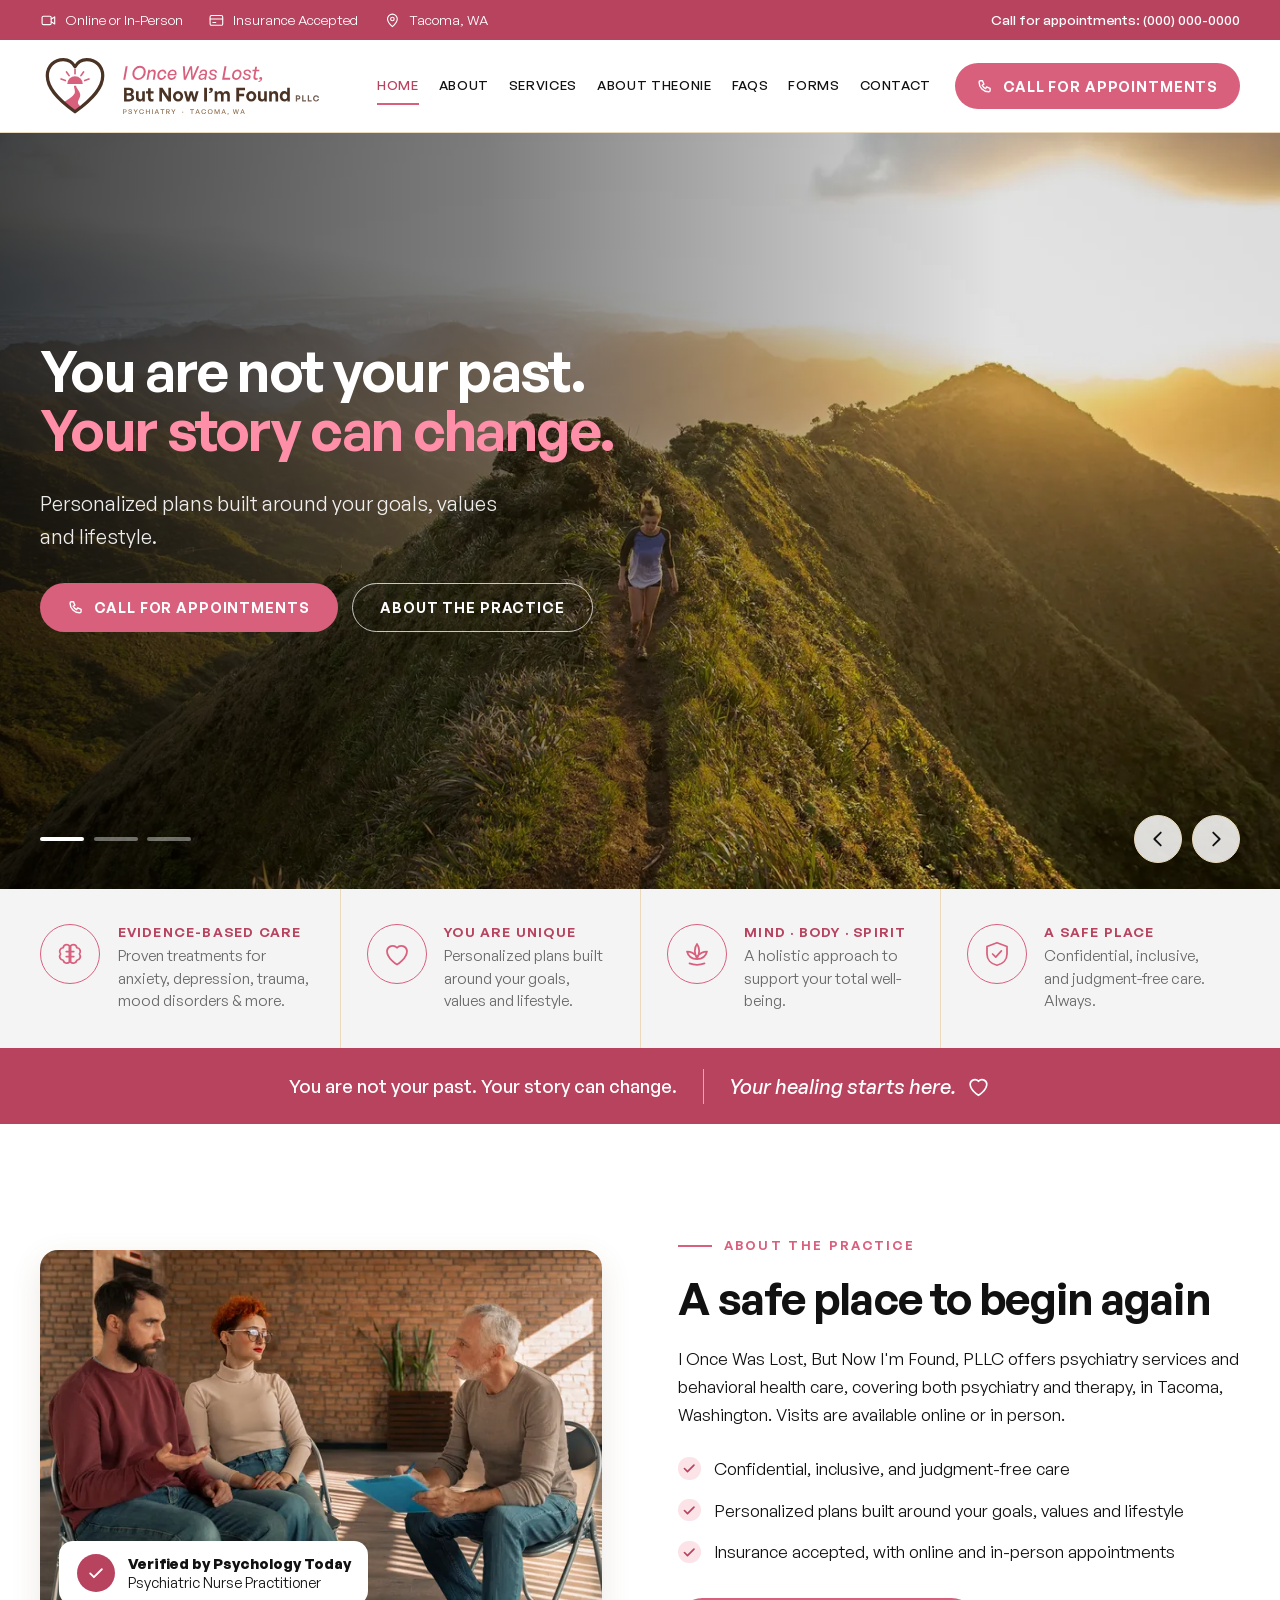
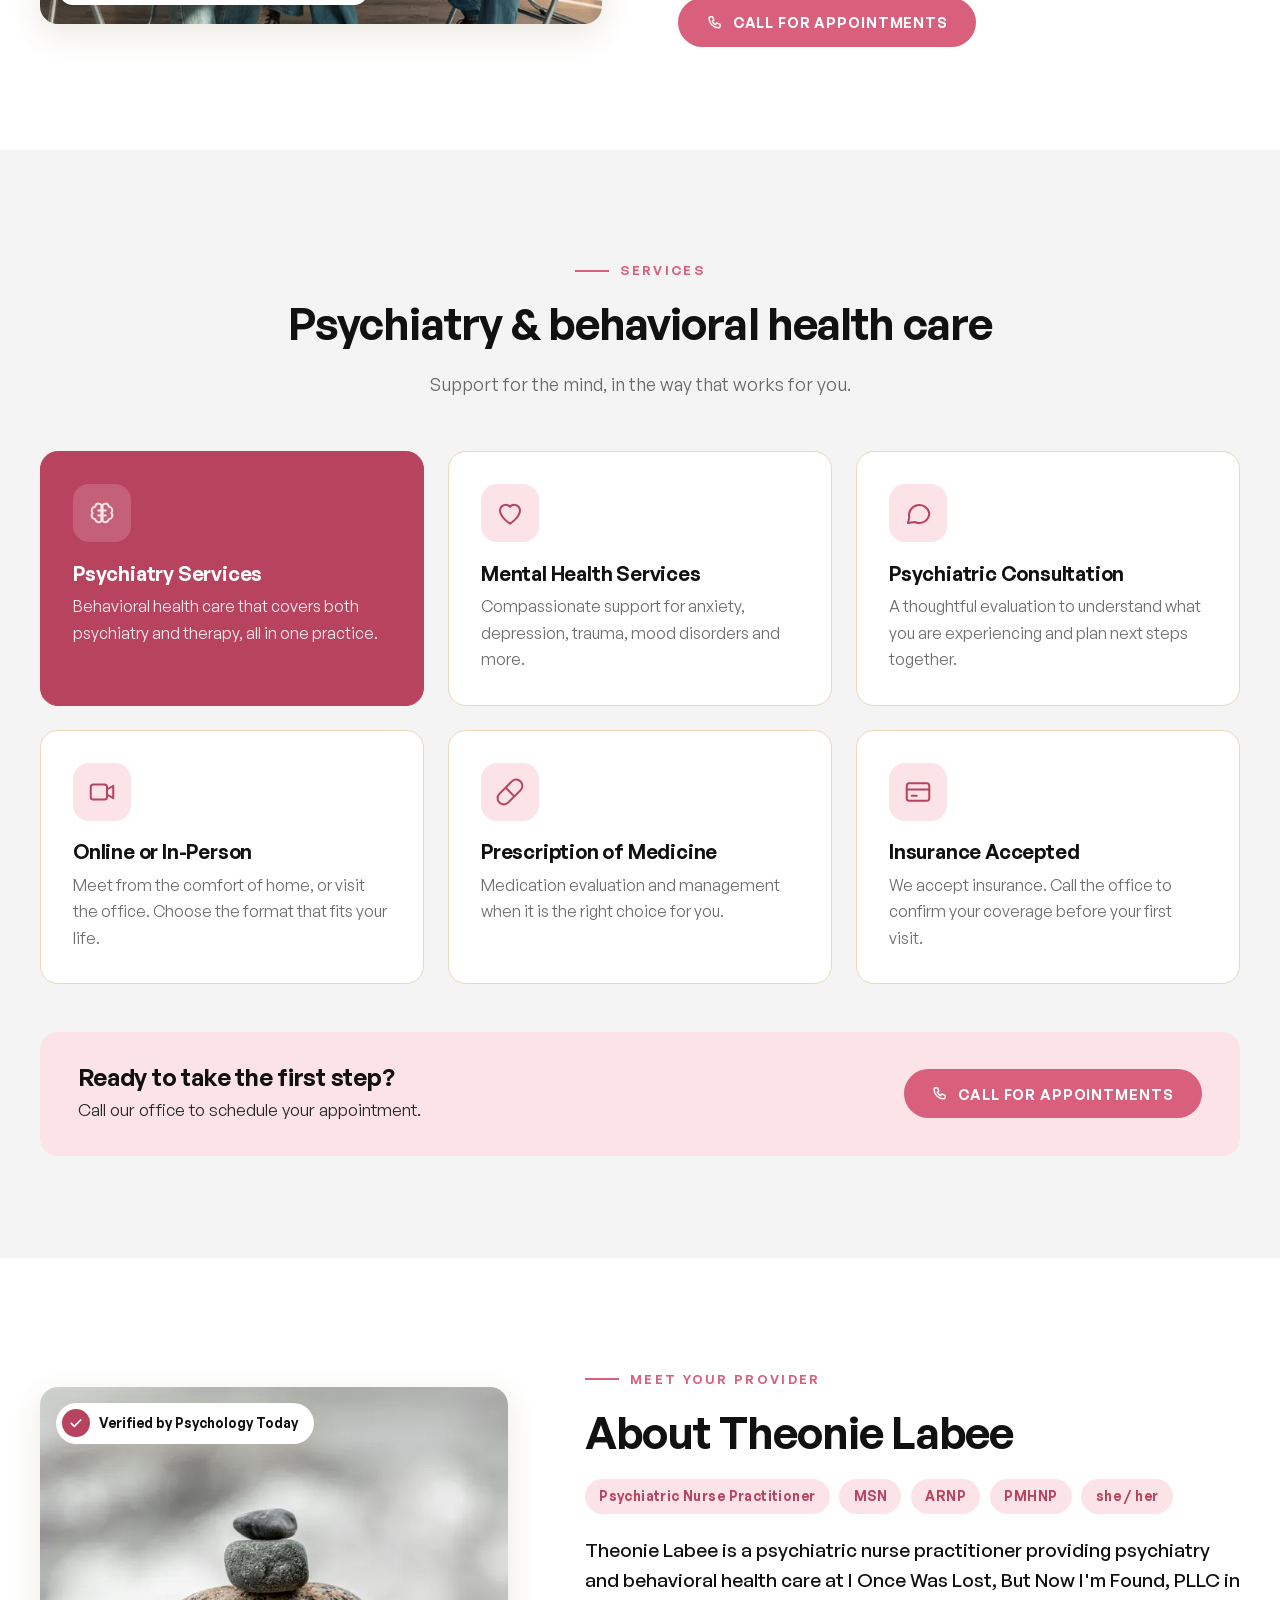
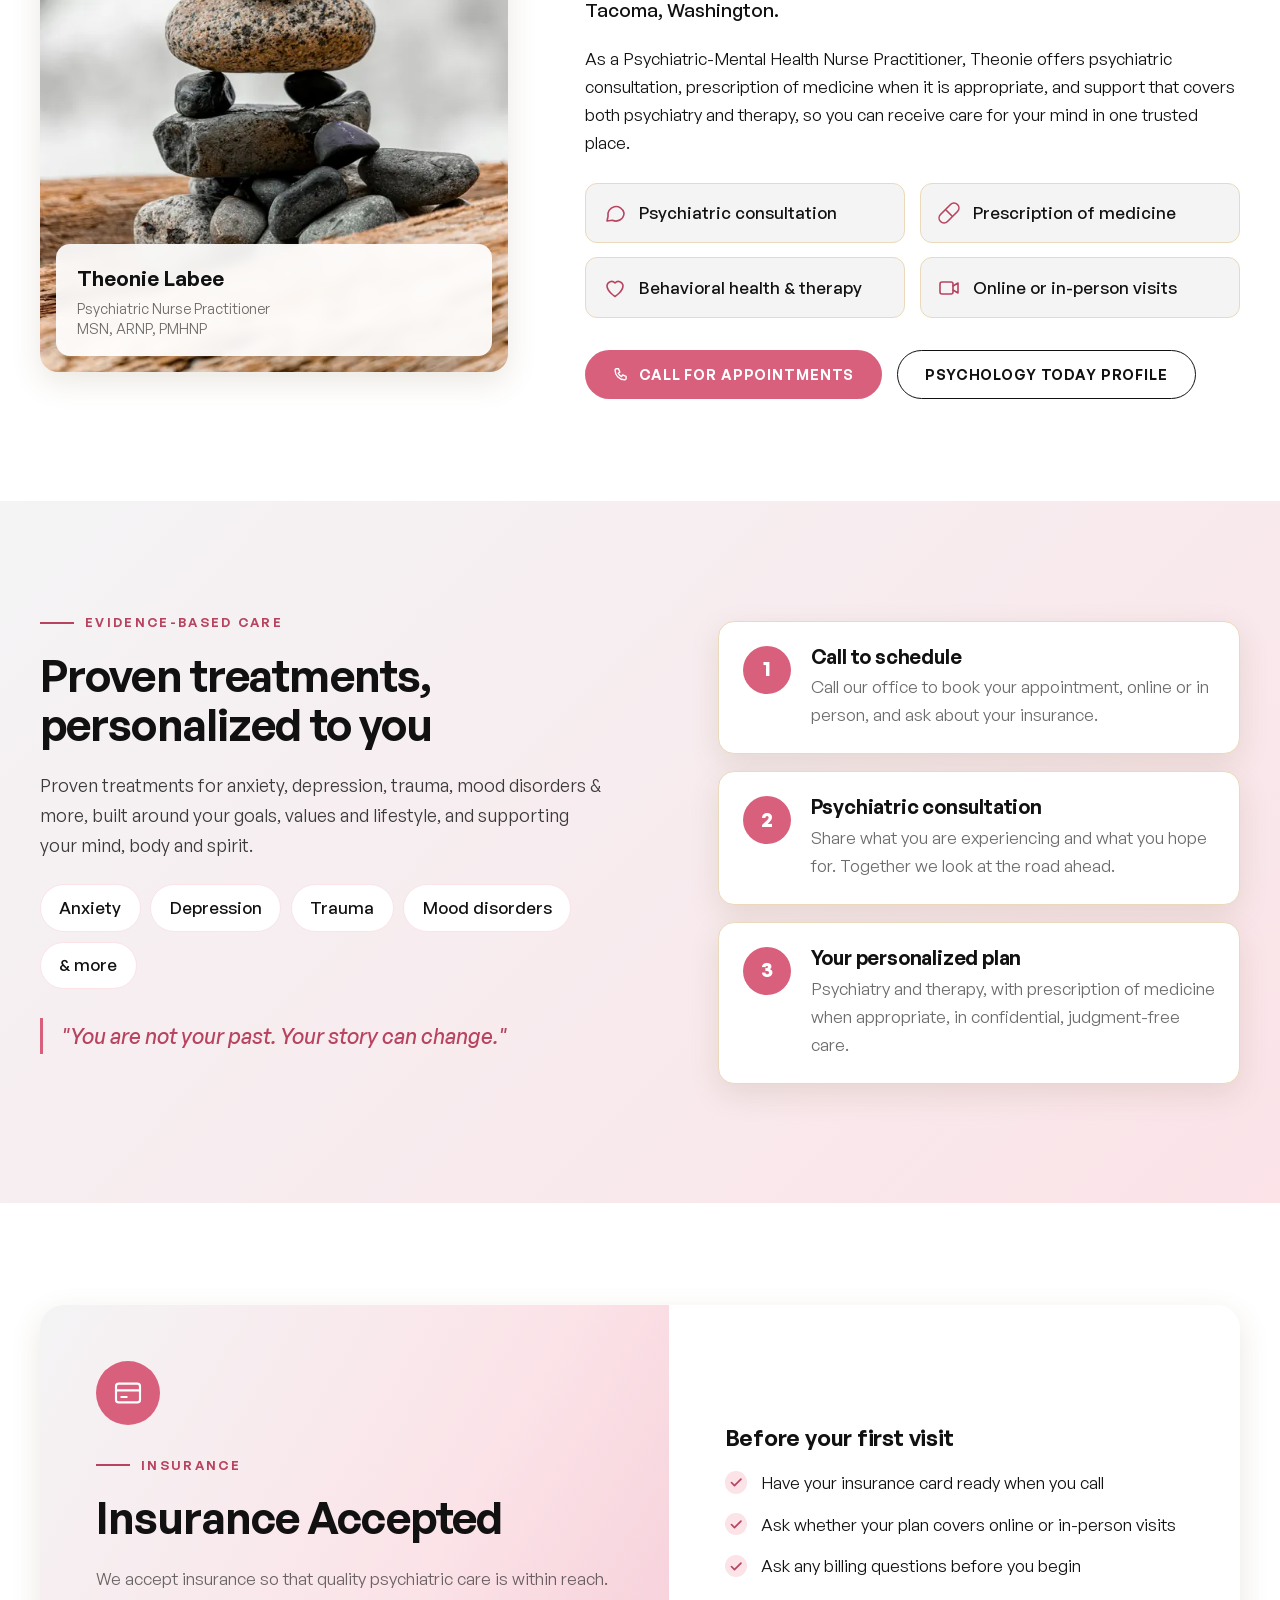
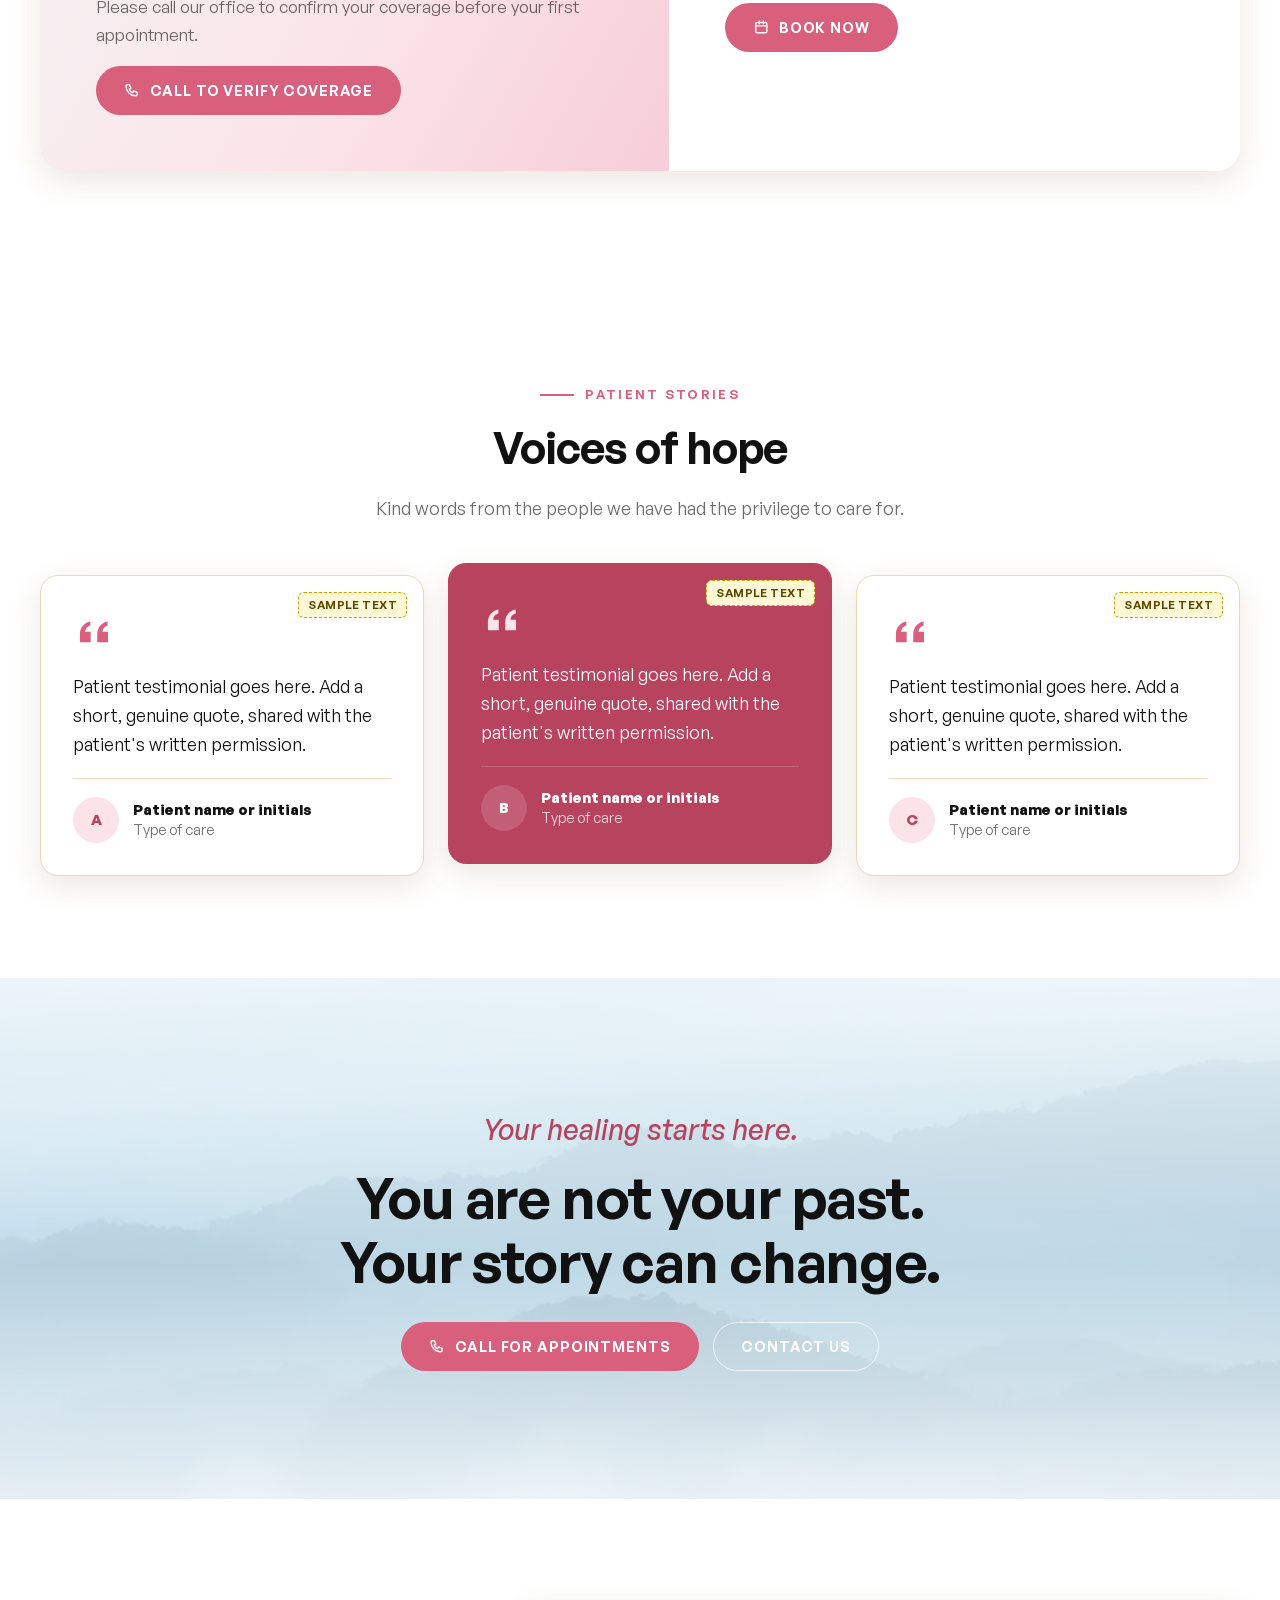
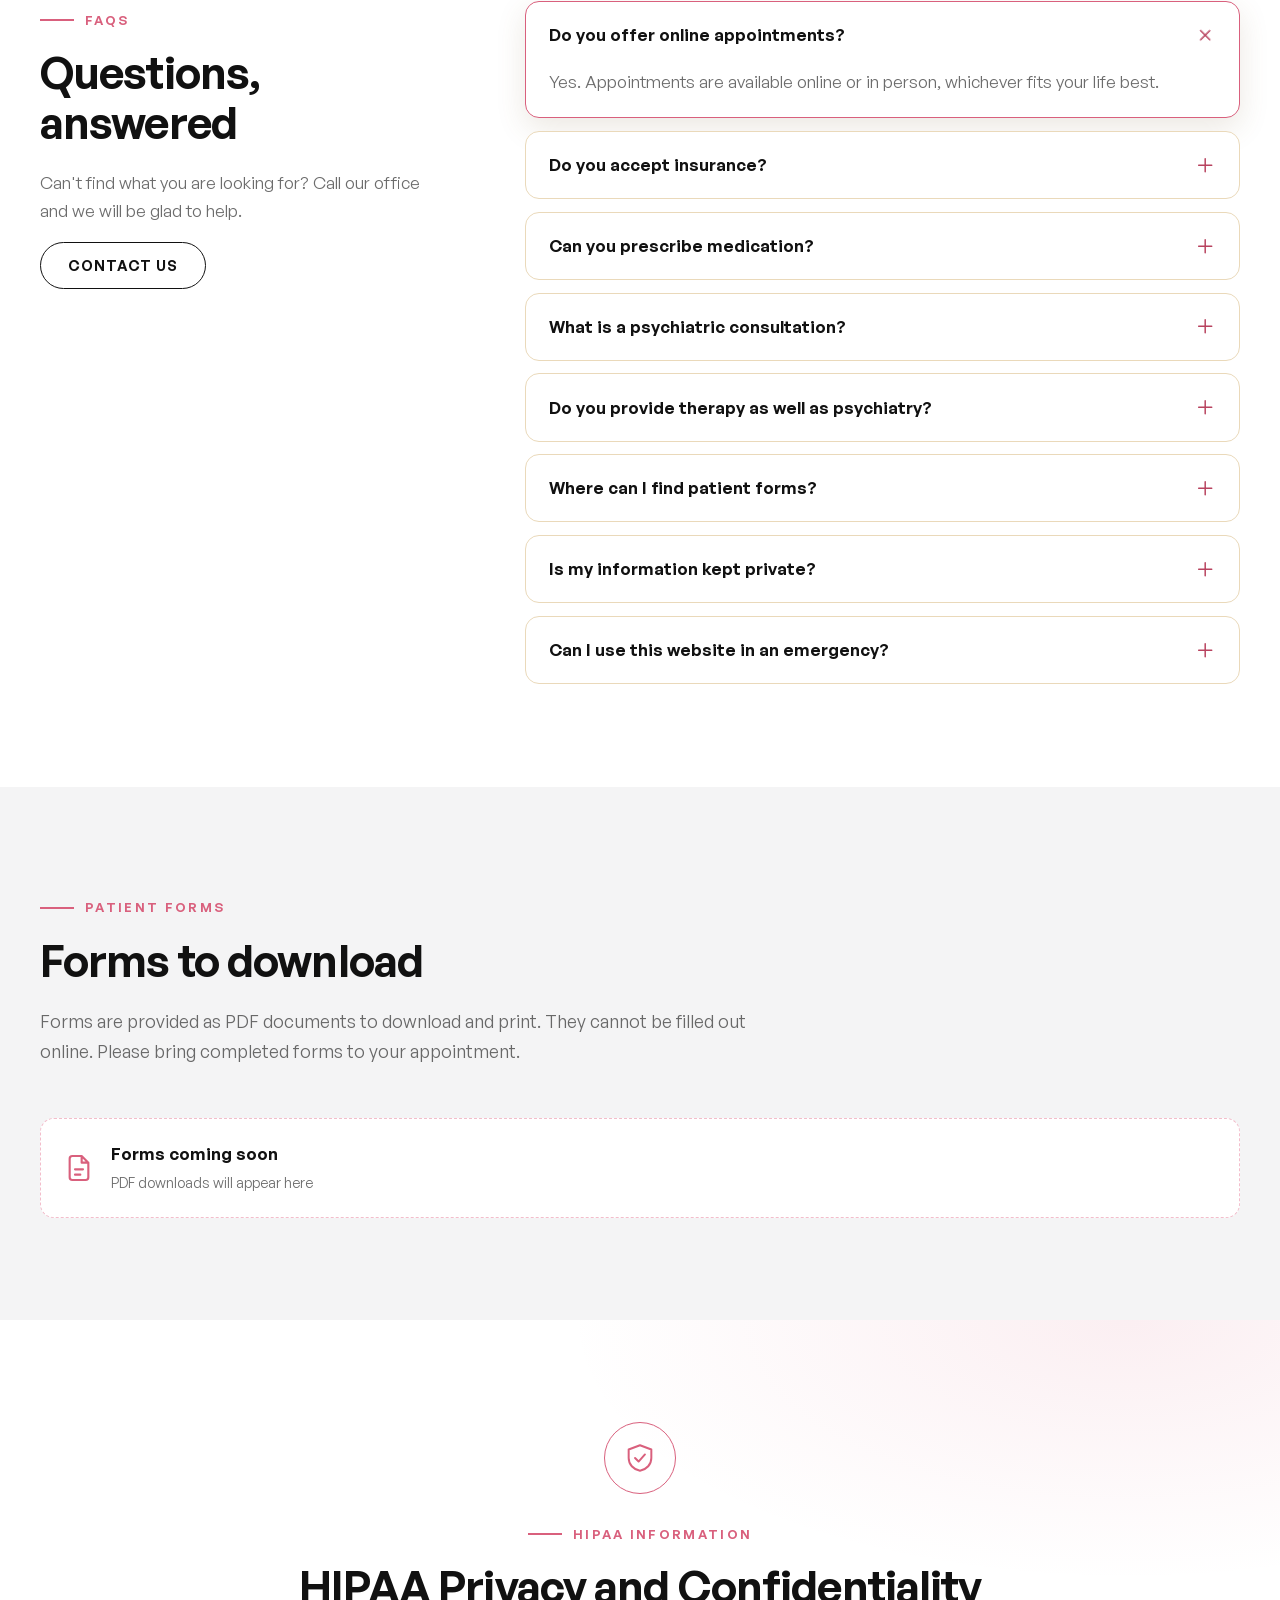
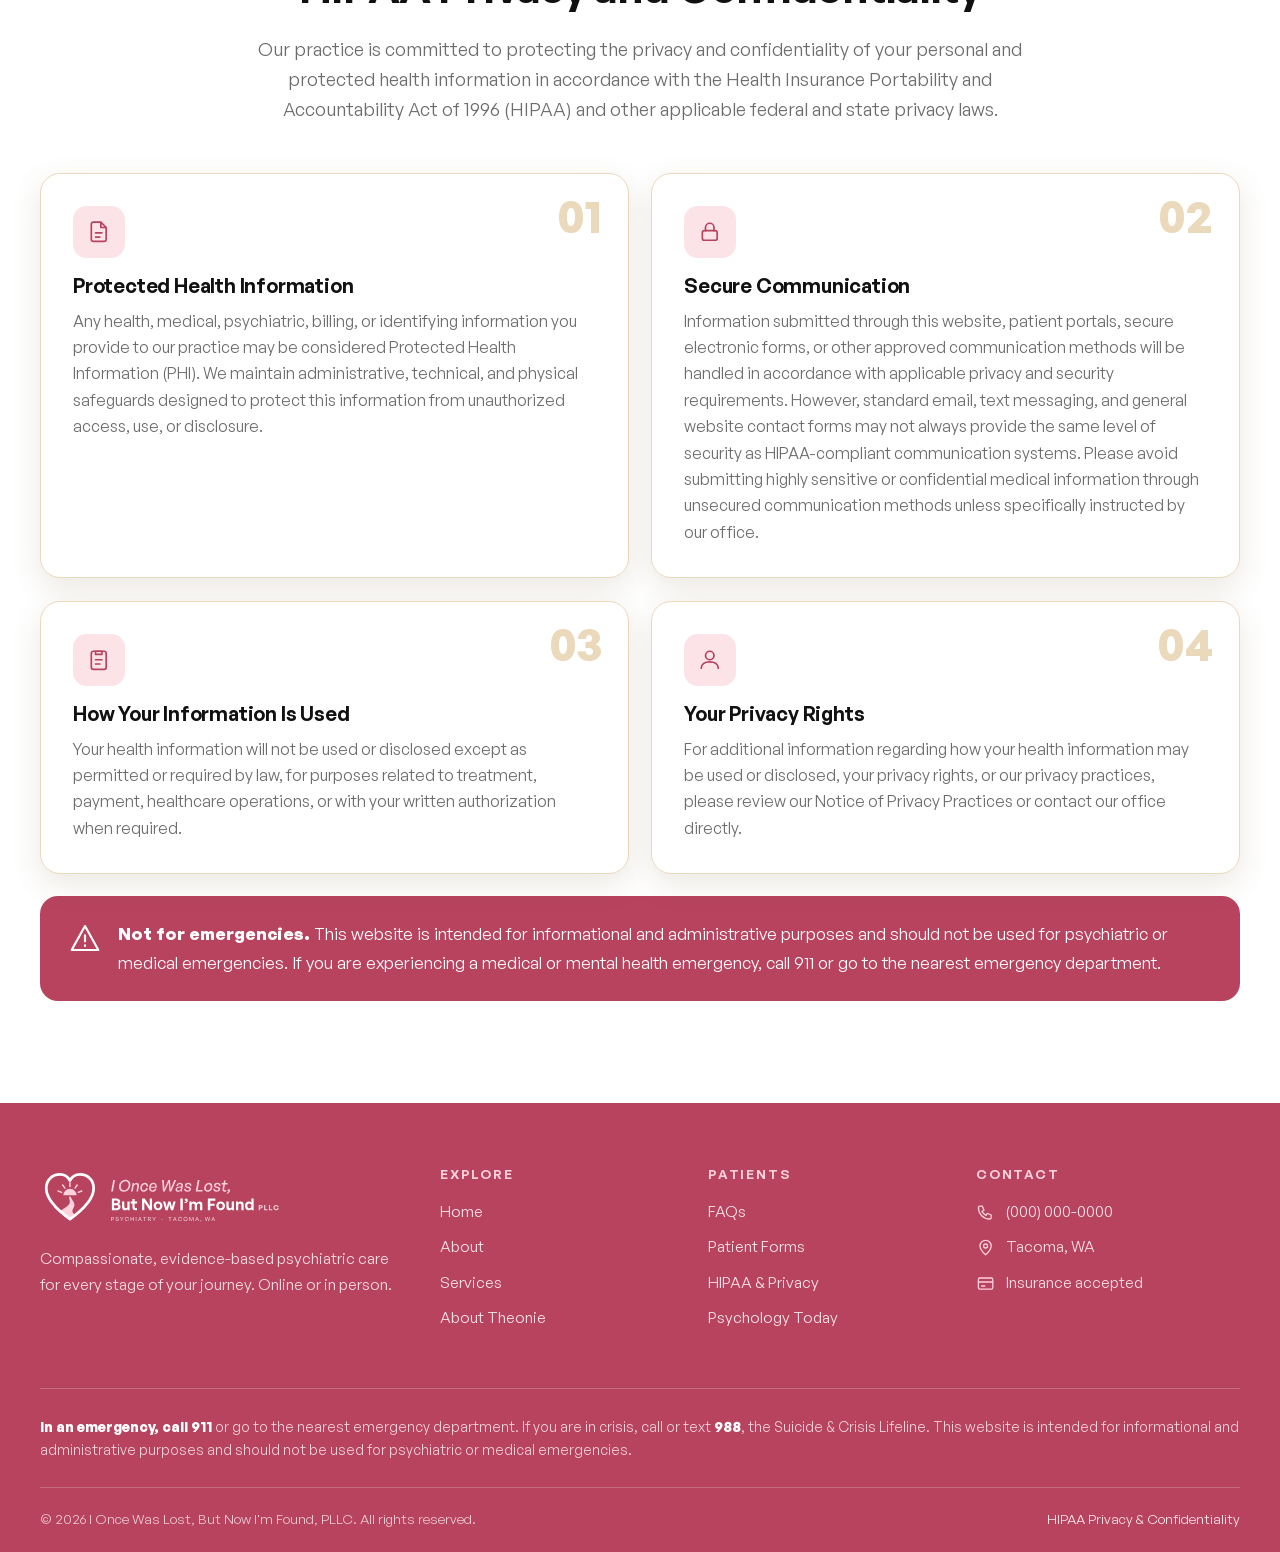
==== commit d49ee5b3: "Pink accent bands, white Insurance section, #111 text color - Topbar, the "Ready to take the first s" ====
--- a/index.html
+++ b/index.html
@@ -5,7 +5,7 @@
 <meta name="viewport" content="width=device-width, initial-scale=1">
 <title>I Once Was Lost, But Now I'm Found, PLLC | Psychiatry &amp; Behavioral Health in Tacoma, WA</title>
 <meta name="description" content="Compassionate, evidence-based psychiatry and behavioral health care in Tacoma, WA. Psychiatric consultation, medication management, online or in-person visits. Insurance accepted.">
-<meta name="theme-color" content="#09090b">
+<meta name="theme-color" content="#ffffff">
 <link rel="icon" type="image/svg+xml" href="assets/logo-mark.svg">
 <link rel="preload" href="assets/fonts/GeneralSans-400.woff2" as="font" type="font/woff2" crossorigin>
 <link rel="preload" href="assets/fonts/GeneralSans-600.woff2" as="font" type="font/woff2" crossorigin>
@@ -256,7 +256,6 @@
       </ul>
       <p class="lead-p">Theonie Labee is a psychiatric nurse practitioner providing psychiatry and behavioral health care at I Once Was Lost, But Now I'm Found, PLLC in Tacoma, Washington.</p>
       <p>As a Psychiatric-Mental Health Nurse Practitioner, Theonie offers psychiatric consultation, prescription of medicine when it is appropriate, and support that covers both psychiatry and therapy, so you can receive care for your mind in one trusted place.</p>
-      <p>Her approach is compassionate and evidence-based. Every plan is personalized around your goals, values and lifestyle, and grounded in the belief that healing includes the whole person: mind, body and spirit. Care is confidential, inclusive, and judgment-free. Always.</p>
       <ul class="highlights">
         <li><svg class="icon"><use href="#i-chat"/></svg><span>Psychiatric consultation</span></li>
         <li><svg class="icon"><use href="#i-pill"/></svg><span>Prescription of medicine</span></li>
--- a/assets/styles.css
+++ b/assets/styles.css
@@ -8,26 +8,27 @@
 @font-face { font-family: "General Sans"; src: url("fonts/GeneralSans-700.woff2") format("woff2"); font-weight: 700; font-style: normal; font-display: swap; }
 
 :root {
-  --navy: #18181b;
-  --navy-deep: #09090b;
-  --navy-mid: #27272a;
-  --rose: #3b82f6;
-  --rose-dark: #2563eb;
-  --rose-soft: #dbeafe;
-  --ink: #18181b;
-  --muted: #52525b;
-  --line: #e4e4e7;
+  --navy: #111111;
+  --navy-deep: #ffffff;
+  --navy-mid: #ffffff;
+  --rose: #d9607d;
+  --rose-dark: #b8435f;
+  --rose-soft: #fbe3e8;
+  --ink: #111111;
+  --muted: rgba(17, 17, 17, .62);
+  --line: #ead9ba;
   --paper: #ffffff;
   --sand: #f4f4f5;
+  --cream: #ffffff;
   --radius: 18px;
-  --shadow: 0 10px 30px rgba(9, 9, 11, .08);
+  --shadow: 0 10px 30px rgba(120, 90, 50, .14);
   --font: "General Sans", system-ui, -apple-system, "Segoe UI", Roboto, sans-serif;
   --header-h: 92px;
 }
 
 *, *::before, *::after { box-sizing: border-box; }
 html { scroll-behavior: smooth; scroll-padding-top: calc(var(--header-h) + 8px); -webkit-text-size-adjust: 100%; }
-body { margin: 0; font-family: var(--font); font-size: 1.0625rem; line-height: 1.65; color: var(--ink); background: var(--paper); -webkit-font-smoothing: antialiased; }
+body { margin: 0; font-family: var(--font); font-size: 1.0625rem; line-height: 1.65; color: var(--ink); background: #fff; -webkit-font-smoothing: antialiased; }
 img, svg { max-width: 100%; }
 img { display: block; }
 a { color: var(--navy); text-underline-offset: 3px; }
@@ -41,29 +42,29 @@
 
 .container { width: min(1200px, 100% - 3rem); margin-inline: auto; }
 .sr-only { position: absolute; width: 1px; height: 1px; overflow: hidden; clip: rect(0 0 0 0); white-space: nowrap; }
-.skip-link { position: absolute; left: 1rem; top: -4rem; background: var(--navy); color: #fff; padding: .7rem 1rem; border-radius: 8px; z-index: 200; }
+.skip-link { position: absolute; left: 1rem; top: -4rem; background: var(--rose-dark); color: #fff; padding: .7rem 1rem; border-radius: 8px; z-index: 200; }
 .skip-link:focus { top: 1rem; color: #fff; }
 .icon { width: 1.5em; height: 1.5em; fill: none; stroke: currentColor; stroke-width: 1.6; stroke-linecap: round; stroke-linejoin: round; flex: none; }
 
 /* ---------- Buttons ---------- */
 .btn { display: inline-flex; align-items: center; justify-content: center; gap: .6rem; padding: .95rem 1.7rem; border-radius: 999px; border: 1.5px solid transparent; background: var(--rose); color: #fff; font: 600 .9rem/1 var(--font); letter-spacing: .06em; text-transform: uppercase; text-decoration: none; cursor: pointer; white-space: nowrap; transition: background .2s, transform .2s, box-shadow .2s; }
-.btn:hover { background: var(--rose-dark); color: #fff; transform: translateY(-1px); box-shadow: 0 8px 20px rgba(59, 130, 246, .35); }
+.btn:hover { background: var(--rose-dark); color: #fff; transform: translateY(-1px); box-shadow: 0 8px 20px rgba(217, 96, 125, .35); }
 .btn .icon { width: 1.15em; height: 1.15em; stroke-width: 2; }
-.btn--ghost { background: transparent; border-color: rgba(255, 255, 255, .75); }
+.btn--ghost { background: transparent; border-color: rgba(255, 255, 255, .75); color: #fff; }
 .btn--ghost:hover { background: rgba(255, 255, 255, .14); box-shadow: none; }
 .btn--outline { background: transparent; color: var(--navy); border-color: var(--navy); }
-.btn--outline:hover { background: var(--navy); color: #fff; box-shadow: none; }
+.btn--outline:hover { background: var(--rose-dark); border-color: var(--rose-dark); color: #fff; box-shadow: none; }
 
 /* ---------- Top bar + header ---------- */
-.topbar { background: var(--navy-deep); color: rgba(255, 255, 255, .88); font-size: .85rem; }
+.topbar { background: var(--rose-dark); color: #fff; font-size: .85rem; }
 .topbar .container { display: flex; justify-content: space-between; align-items: center; gap: 1rem; min-height: 40px; }
 .topbar ul { display: flex; gap: 1.6rem; flex-wrap: wrap; }
 .topbar li { display: inline-flex; align-items: center; gap: .5rem; }
-.topbar .icon { width: 1.05rem; height: 1.05rem; color: var(--rose); }
+.topbar .icon { width: 1.05rem; height: 1.05rem; color: #fff; }
 .topbar a { color: #fff; text-decoration: none; font-weight: 500; }
-.topbar a:hover { color: #93c5fd; }
-
-.site-header { position: sticky; top: 0; z-index: 100; background: rgba(255, 255, 255, .96); backdrop-filter: saturate(1.4) blur(10px); border-bottom: 1px solid var(--line); }
+.topbar a:hover { color: var(--rose-soft); }
+
+.site-header { position: sticky; top: 0; z-index: 100; background: rgba(255, 255, 255, .92); backdrop-filter: saturate(1.4) blur(10px); border-bottom: 1px solid var(--line); }
 .header-row { display: flex; align-items: center; justify-content: space-between; gap: 1.5rem; height: var(--header-h); }
 .brand { display: block; flex: none; }
 .brand img { height: 70px; width: auto; }
@@ -80,16 +81,16 @@
 .menu-btn[aria-expanded="true"] .i-close { display: block; }
 
 /* ---------- Hero slider ---------- */
-.hero { position: relative; background: var(--navy-deep); color: #fff; overflow: hidden; touch-action: pan-y; }
+.hero { position: relative; background: #1a1612; color: #fff; overflow: hidden; touch-action: pan-y; }
 .slides { position: relative; height: clamp(600px, 84vh, 780px); }
 .slide { position: absolute; inset: 0; opacity: 0; visibility: hidden; transition: opacity .9s ease, visibility .9s; }
 .slide.is-active { opacity: 1; visibility: visible; z-index: 1; }
 .slide picture, .slide img { position: absolute; inset: 0; width: 100%; height: 100%; }
 .slide img { object-fit: cover; object-position: var(--pos, 50% 50%); transform: scale(1.06); transition: transform 8s ease-out; }
 .slide.is-active img { transform: scale(1); }
-.slide::after { content: ""; position: absolute; inset: 0; background: linear-gradient(90deg, rgba(9, 9, 11, .9) 0%, rgba(9, 9, 11, .68) 38%, rgba(9, 9, 11, .12) 78%); }
-.slide--tint::after { background: linear-gradient(90deg, rgba(9, 9, 11, .94) 0%, rgba(39, 39, 42, .78) 42%, rgba(39, 39, 42, .3) 100%); }
-.slide--right::after { background: linear-gradient(270deg, rgba(9, 9, 11, .9) 0%, rgba(9, 9, 11, .68) 38%, rgba(9, 9, 11, .12) 78%); }
+.slide::after { content: ""; position: absolute; inset: 0; background: linear-gradient(90deg, rgba(0, 0, 0, .72) 0%, rgba(0, 0, 0, .5) 38%, rgba(0, 0, 0, .1) 78%); }
+.slide--tint::after { background: linear-gradient(90deg, rgba(0, 0, 0, .76) 0%, rgba(0, 0, 0, .56) 42%, rgba(0, 0, 0, .22) 100%); }
+.slide--right::after { background: linear-gradient(270deg, rgba(0, 0, 0, .72) 0%, rgba(0, 0, 0, .5) 38%, rgba(0, 0, 0, .1) 78%); }
 @media (min-width: 641px) {
   .slide--right .slide-content { margin-left: auto; margin-right: max(1.5rem, calc((100% - 1200px) / 2)); text-align: right; }
   .slide--right .slide-content .lead { margin-left: auto; }
@@ -100,9 +101,9 @@
 .slide h1 .ln, .slide h2 .ln { display: block; }
 .eyebrow { display: inline-flex; align-items: center; gap: .7rem; margin-bottom: 1.1rem; color: var(--rose); font-size: .8rem; font-weight: 600; letter-spacing: .18em; text-transform: uppercase; }
 .eyebrow::before { content: ""; width: 34px; height: 2px; background: currentColor; }
-.hero .eyebrow { color: #93c5fd; }
+.hero .eyebrow { color: #ff9fb6; }
 .slide h1, .slide h2 { color: #fff; font-size: clamp(1.9rem, 4.4vw, 3.9rem); line-height: 1.04; letter-spacing: -.03em; font-weight: 600; }
-.slide h1 em, .slide h2 em { font-style: normal; color: #60a5fa; }
+.slide h1 em, .slide h2 em { font-style: normal; color: #ff8fa8; }
 .slide p.lead { max-width: 30rem; font-size: clamp(1.05rem, 1.6vw, 1.25rem); color: rgba(255, 255, 255, .92); }
 .hero-actions { display: flex; flex-wrap: wrap; gap: .9rem; margin-top: .6rem; }
 .hero-badges { display: flex; flex-wrap: wrap; gap: 1.4rem; margin-top: 2rem; font-size: .95rem; }
@@ -122,8 +123,8 @@
 .hero.is-paused .dot-btn.is-active span::after { animation-play-state: paused; }
 @keyframes progress { from { width: 0; } to { width: 100%; } }
 .arrows { display: flex; gap: .6rem; }
-.arrow { width: 48px; height: 48px; border-radius: 50%; border: 1.5px solid rgba(255, 255, 255, .6); background: rgba(9, 9, 11, .35); color: #fff; display: grid; place-items: center; cursor: pointer; transition: background .2s; }
-.arrow:hover { background: var(--rose); border-color: var(--rose); }
+.arrow { width: 48px; height: 48px; border-radius: 50%; border: 1.5px solid var(--line); background: rgba(255, 255, 255, .85); color: var(--navy); display: grid; place-items: center; cursor: pointer; transition: background .2s; }
+.arrow:hover { background: var(--rose); border-color: var(--rose); color: #fff; }
 .arrow .icon { width: 22px; height: 22px; stroke-width: 2; }
 
 /* ---------- Trust strip + tagline ---------- */
@@ -133,9 +134,9 @@
 .pillar:first-child { border-left: 0; padding-left: 0; }
 .pillar .ring { width: 60px; height: 60px; flex: none; display: grid; place-items: center; border: 1.5px solid var(--rose); border-radius: 50%; color: var(--rose); }
 .pillar .ring .icon { width: 30px; height: 30px; stroke-width: 1.4; }
-.pillar h3 { margin: 0 0 .35rem; color: var(--rose); font-size: .84rem; font-weight: 600; letter-spacing: .09em; text-transform: uppercase; }
+.pillar h3 { margin: 0 0 .35rem; color: var(--rose-dark); font-size: .84rem; font-weight: 600; letter-spacing: .09em; text-transform: uppercase; }
 .pillar p { margin: 0; font-size: .95rem; line-height: 1.5; color: var(--muted); }
-.tagline { background: var(--rose); color: #fff; text-align: center; padding: 1.3rem 1rem; }
+.tagline { background: var(--rose-dark); color: #fff; text-align: center; padding: 1.3rem 1rem; }
 .tagline p { margin: 0; display: flex; justify-content: center; align-items: center; flex-wrap: wrap; gap: .4rem 1.6rem; font-size: 1.15rem; font-weight: 500; }
 .tagline .sig { font-style: italic; font-weight: 500; font-size: 1.3rem; padding-left: 1.6rem; border-left: 1px solid rgba(255, 255, 255, .55); display: inline-flex; align-items: center; gap: .6rem; }
 .tagline .sig .icon { width: 1.2em; height: 1.2em; }
@@ -143,6 +144,7 @@
 /* ---------- Sections ---------- */
 .section { padding: clamp(4rem, 8vw, 7rem) 0; }
 .section--sand { background: var(--sand); }
+#insurance { background: #fff; }
 .section-head { max-width: 720px; margin-bottom: clamp(2rem, 4vw, 3.4rem); }
 .section-head.center { margin-inline: auto; text-align: center; }
 .section-head.center .eyebrow { justify-content: center; }
@@ -152,7 +154,7 @@
 /* About */
 .about-art { position: relative; border-radius: var(--radius); overflow: hidden; box-shadow: var(--shadow); line-height: 0; }
 .about-art picture, .about-art img { display: block; width: 100%; height: auto; }
-.about-art::after { content: ""; position: absolute; inset: 0; background: linear-gradient(0deg, rgba(9, 9, 11, .45) 0%, rgba(9, 9, 11, 0) 35%); pointer-events: none; }
+.about-art::after { content: none; }
 .about-tag { position: absolute; z-index: 2; left: 1.2rem; bottom: 1.2rem; display: flex; align-items: center; gap: .8rem; background: #fff; border-radius: 14px; padding: .8rem 1.1rem; box-shadow: var(--shadow); font-size: .92rem; line-height: 1.3; }
 .about-tag .dot { width: 38px; height: 38px; border-radius: 50%; background: var(--rose-dark); color: #fff; display: grid; place-items: center; }
 .about-tag .icon { width: 20px; height: 20px; stroke-width: 2.2; }
@@ -163,24 +165,24 @@
 /* Services */
 .cards { display: grid; grid-template-columns: repeat(3, 1fr); gap: 1.5rem; }
 .card { position: relative; background: #fff; border: 1px solid var(--line); border-radius: var(--radius); padding: 2rem; transition: transform .25s, box-shadow .25s, border-color .25s; }
-.card:hover { transform: translateY(-4px); box-shadow: var(--shadow); border-color: #bfdbfe; }
+.card:hover { transform: translateY(-4px); box-shadow: var(--shadow); border-color: #f3bdcb; }
 .card .ic { width: 58px; height: 58px; display: grid; place-items: center; margin-bottom: 1.3rem; border-radius: 16px; background: var(--rose-soft); color: var(--rose-dark); }
 .card .ic .icon { width: 30px; height: 30px; }
 .card h3 { margin-bottom: .5rem; }
 .card p { margin: 0; color: var(--muted); font-size: 1rem; }
-.card--feature { background: var(--navy); border-color: var(--navy); }
+.card--feature { background: var(--rose-dark); border-color: var(--rose-dark); }
 .card--feature h3, .card--feature p { color: #fff; }
 .card--feature p { opacity: .9; }
-.card--feature .ic { background: rgba(255, 255, 255, .12); color: #93c5fd; }
+.card--feature .ic { background: rgba(255, 255, 255, .16); color: #fbe3e8; }
 .card--feature:hover { border-color: var(--rose); }
 
-.cta-band { margin-top: 3rem; display: flex; align-items: center; justify-content: space-between; flex-wrap: wrap; gap: 1.5rem; padding: 2rem 2.4rem; border-radius: var(--radius); color: #fff; background: linear-gradient(110deg, var(--navy-deep), var(--navy) 60%, #1d4ed8); }
-.cta-band h3 { margin: 0 0 .3rem; color: #fff; font-size: 1.5rem; }
+.cta-band { margin-top: 3rem; display: flex; align-items: center; justify-content: space-between; flex-wrap: wrap; gap: 1.5rem; padding: 2rem 2.4rem; border-radius: var(--radius); color: var(--navy); background: var(--rose-soft); }
+.cta-band h3 { margin: 0 0 .3rem; color: var(--navy); font-size: 1.5rem; }
 .cta-band p { margin: 0; opacity: .9; }
 
 /* Provider */
 .provider { display: grid; grid-template-columns: 5fr 7fr; gap: clamp(2rem, 6vw, 5rem); align-items: center; }
-.photo { position: relative; aspect-ratio: 4 / 5; border-radius: var(--radius); overflow: hidden; display: grid; place-items: center; text-align: center; padding: 2rem; color: var(--navy); background: linear-gradient(160deg, var(--rose-soft), #dbeafe); box-shadow: var(--shadow); }
+.photo { position: relative; aspect-ratio: 4 / 5; border-radius: var(--radius); overflow: hidden; display: grid; place-items: center; text-align: center; padding: 2rem; color: var(--navy); background: linear-gradient(160deg, var(--rose-soft), var(--sand)); box-shadow: var(--shadow); }
 .photo img.mark { width: 34%; opacity: .9; margin: 0 auto 1rem; }
 .photo small { display: block; color: var(--muted); font-size: .85rem; }
 .creds { display: flex; flex-wrap: wrap; gap: .6rem; margin: 0 0 1.4rem; }
@@ -189,7 +191,7 @@
 
 /* Forms */
 .forms-grid { display: grid; grid-template-columns: repeat(auto-fit, minmax(260px, 1fr)); gap: 1.2rem; }
-.form-card { display: flex; align-items: center; gap: 1rem; padding: 1.3rem 1.4rem; background: #fff; border: 1px dashed #bfdbfe; border-radius: 14px; color: var(--muted); }
+.form-card { display: flex; align-items: center; gap: 1rem; padding: 1.3rem 1.4rem; background: #fff; border: 1px dashed #f3bdcb; border-radius: 14px; color: var(--muted); }
 .form-card .icon { width: 2rem; height: 2rem; color: var(--rose); }
 .form-card strong { display: block; color: var(--navy); font-weight: 600; }
 .form-card span { font-size: .9rem; }
@@ -206,19 +208,19 @@
 .contact-cta { margin-top: 2.2rem; text-align: center; }
 
 /* ---------- Footer ---------- */
-.site-footer { background: var(--navy-deep); color: rgba(255, 255, 255, .8); font-size: .97rem; }
+.site-footer { background: var(--rose-dark); color: rgba(255, 255, 255, .82); font-size: .97rem; }
 .footer-main { display: grid; grid-template-columns: 1.6fr 1fr 1fr 1.2fr; gap: 3rem; padding: 4rem 0 3rem; }
 .footer-brand img { height: 60px; width: auto; margin-bottom: 1.2rem; }
 .footer-brand p { max-width: 24rem; margin-bottom: 1.2rem; }
-.site-footer h3 { margin-bottom: 1.1rem; color: #93c5fd; font-size: .82rem; font-weight: 600; letter-spacing: .14em; text-transform: uppercase; }
+.site-footer h3 { margin-bottom: 1.1rem; color: #ffd1dc; font-size: .82rem; font-weight: 600; letter-spacing: .14em; text-transform: uppercase; }
 .site-footer li { margin-bottom: .6rem; }
 .site-footer a { color: rgba(255, 255, 255, .85); text-decoration: none; }
 .site-footer a:hover { color: #fff; text-decoration: underline; }
 .footer-contact li { display: flex; gap: .7rem; align-items: flex-start; }
-.footer-contact .icon { width: 1.2rem; height: 1.2rem; margin-top: .25rem; color: var(--rose); }
-.footer-emergency { border-top: 1px solid rgba(255, 255, 255, .14); padding: 1.6rem 0; font-size: .88rem; color: rgba(255, 255, 255, .72); }
+.footer-contact .icon { width: 1.2rem; height: 1.2rem; margin-top: .25rem; color: #ffd1dc; }
+.footer-emergency { border-top: 1px solid rgba(255, 255, 255, .22); padding: 1.6rem 0; font-size: .88rem; color: rgba(255, 255, 255, .75); }
 .footer-emergency strong { color: #fff; }
-.footer-bottom { border-top: 1px solid rgba(255, 255, 255, .14); padding: 1.3rem 0; font-size: .85rem; color: rgba(255, 255, 255, .6); display: flex; justify-content: space-between; gap: 1rem; flex-wrap: wrap; }
+.footer-bottom { border-top: 1px solid rgba(255, 255, 255, .22); padding: 1.3rem 0; font-size: .85rem; color: rgba(255, 255, 255, .7); display: flex; justify-content: space-between; gap: 1rem; flex-wrap: wrap; }
 
 .call-bar { display: none; }
 
@@ -227,7 +229,7 @@
   :root { --header-h: 76px; }
   .brand img { height: 56px; }
   .menu-btn { display: inline-flex; }
-  .nav { position: absolute; top: 100%; left: 0; right: 0; flex-direction: column; align-items: stretch; gap: 0; padding: .5rem 1.5rem 1.6rem; background: #fff; border-bottom: 1px solid var(--line); box-shadow: 0 20px 30px rgba(9, 9, 11, .12); display: none; }
+  .nav { position: absolute; top: 100%; left: 0; right: 0; flex-direction: column; align-items: stretch; gap: 0; padding: .5rem 1.5rem 1.6rem; background: #fff; border-bottom: 1px solid var(--line); box-shadow: 0 20px 30px rgba(120, 90, 50, .14); display: none; }
   .nav.is-open { display: flex; }
   .nav-links { flex-direction: column; align-items: stretch; gap: 0; }
   .nav-links a { padding: 1rem .2rem; border-bottom: 1px solid var(--line); font-size: .95rem; }
@@ -252,7 +254,7 @@
   .topbar .hide-sm { display: none; }
   .topbar .container { justify-content: center; }
   .slides { height: 75vh; height: 75svh; }
-  .slide::after, .slide--tint::after { background: linear-gradient(0deg, rgba(9, 9, 11, .95) 0%, rgba(9, 9, 11, .74) 48%, rgba(9, 9, 11, .32) 100%); }
+  .slide::after, .slide--tint::after { background: linear-gradient(0deg, rgba(0, 0, 0, .82) 0%, rgba(0, 0, 0, .6) 48%, rgba(0, 0, 0, .18) 100%); }
   .slide-content { justify-content: flex-end; padding-block: 2rem 5.5rem; width: calc(100% - 2rem); margin-left: 1rem; }
   .hero-actions .btn { flex: 1 1 100%; }
   .hero-badges { gap: .9rem; margin-top: 1.4rem; }
@@ -267,7 +269,7 @@
   .cta-band { padding: 1.6rem; }
   .cta-band .btn { width: 100%; }
   .footer-main { gap: 2rem; padding: 3rem 0 2rem; }
-  .call-bar { position: fixed; left: 0; right: 0; bottom: 0; z-index: 90; display: flex; gap: .7rem; padding: .7rem 1rem calc(.7rem + env(safe-area-inset-bottom)); background: #fff; border-top: 1px solid var(--line); box-shadow: 0 -8px 24px rgba(9, 9, 11, .1); }
+  .call-bar { position: fixed; left: 0; right: 0; bottom: 0; z-index: 90; display: flex; gap: .7rem; padding: .7rem 1rem calc(.7rem + env(safe-area-inset-bottom)); background: #fff; border-top: 1px solid var(--line); box-shadow: 0 -8px 24px rgba(120, 90, 50, .12); }
   .call-bar .btn { flex: 1; padding: .9rem 1rem; }
 }
 @media (prefers-reduced-motion: reduce) {
@@ -291,29 +293,29 @@
 .format p { margin: 0; color: var(--muted); font-size: .93rem; line-height: 1.45; }
 
 /* Approach (navy) */
-.section--navy { background: linear-gradient(135deg, var(--navy-deep), var(--navy-mid)); color: #fff; }
-.section--navy h2, .section--navy h3 { color: #fff; }
-.section--navy .eyebrow { color: #93c5fd; }
-.on-dark { color: rgba(255, 255, 255, .86); font-size: 1.125rem; }
+.section--navy { background: linear-gradient(135deg, var(--sand), var(--rose-soft)); color: var(--navy); }
+.section--navy h2, .section--navy h3 { color: var(--navy); }
+.section--navy .eyebrow { color: var(--rose-dark); }
+.on-dark { color: rgba(17, 17, 17, .82); font-size: 1.125rem; }
 .chips { display: flex; flex-wrap: wrap; gap: .6rem; margin: 1.5rem 0; }
-.chips li { padding: .55rem 1.15rem; border-radius: 999px; border: 1px solid rgba(255, 255, 255, .3); background: rgba(255, 255, 255, .06); font-weight: 500; }
-.quote-line { margin-top: 1.8rem; padding-left: 1.1rem; border-left: 3px solid var(--rose); color: #93c5fd; font-size: 1.35rem; font-style: italic; font-weight: 500; }
+.chips li { padding: .55rem 1.15rem; border-radius: 999px; border: 1px solid var(--rose-soft); background: #fff; font-weight: 500; }
+.quote-line { margin-top: 1.8rem; padding-left: 1.1rem; border-left: 3px solid var(--rose); color: var(--rose-dark); font-size: 1.35rem; font-style: italic; font-weight: 500; }
 .steps { display: grid; gap: 1.1rem; }
-.steps li { display: flex; gap: 1.2rem; padding: 1.5rem; border-radius: 16px; background: rgba(255, 255, 255, .06); border: 1px solid rgba(255, 255, 255, .13); }
+.steps li { display: flex; gap: 1.2rem; padding: 1.5rem; border-radius: 16px; background: #fff; border: 1px solid var(--line); box-shadow: var(--shadow); }
 .steps .num { width: 48px; height: 48px; flex: none; display: grid; place-items: center; border-radius: 50%; background: var(--rose); color: #fff; font-size: 1.2rem; font-weight: 700; }
 .steps h3 { margin: 0 0 .3rem; }
-.steps p { margin: 0; color: rgba(255, 255, 255, .84); }
+.steps p { margin: 0; color: var(--muted); }
 
 /* Provider */
 .portrait { position: relative; border-radius: var(--radius); overflow: hidden; aspect-ratio: 4 / 5; box-shadow: var(--shadow); background: var(--navy-deep); }
 .portrait img { width: 100%; height: 100%; object-fit: cover; }
-.portrait::after { content: ""; position: absolute; inset: 0; background: linear-gradient(0deg, rgba(9, 9, 11, .55) 0%, rgba(9, 9, 11, 0) 45%); pointer-events: none; }
+.portrait::after { content: none; }
 .portrait-badge { position: absolute; z-index: 2; top: 1rem; left: 1rem; display: flex; align-items: center; gap: .55rem; padding: .4rem 1rem .4rem .4rem; border-radius: 999px; background: #fff; color: var(--navy); font-size: .85rem; font-weight: 600; box-shadow: var(--shadow); }
 .portrait-badge .dot { width: 28px; height: 28px; border-radius: 50%; background: var(--rose-dark); color: #fff; display: grid; place-items: center; }
 .portrait-badge .icon { width: 16px; height: 16px; stroke-width: 2.6; }
-.portrait-card { position: absolute; z-index: 2; left: 1rem; right: 1rem; bottom: 1rem; display: flex; flex-direction: column; gap: .15rem; padding: 1.1rem 1.3rem; border-radius: 14px; background: rgba(9, 9, 11, .9); color: #fff; backdrop-filter: blur(6px); }
+.portrait-card { position: absolute; z-index: 2; left: 1rem; right: 1rem; bottom: 1rem; display: flex; flex-direction: column; gap: .15rem; padding: 1.1rem 1.3rem; border-radius: 14px; background: rgba(255, 255, 255, .92); color: var(--navy); backdrop-filter: blur(6px); box-shadow: var(--shadow); }
 .portrait-card strong { font-size: 1.3rem; font-weight: 600; }
-.portrait-card span { font-size: .9rem; line-height: 1.4; color: rgba(255, 255, 255, .85); }
+.portrait-card span { font-size: .9rem; line-height: 1.4; color: var(--muted); }
 .lead-p { color: var(--navy); font-size: 1.2rem; font-weight: 500; line-height: 1.55; }
 .highlights { display: grid; grid-template-columns: 1fr 1fr; gap: .9rem; margin: 1.6rem 0 2rem; }
 .highlights li { display: flex; align-items: center; gap: .75rem; padding: .95rem 1.05rem; border-radius: 12px; border: 1px solid var(--line); background: var(--sand); color: var(--navy); font-weight: 500; }
@@ -321,10 +323,10 @@
 
 /* Insurance */
 .insurance { display: grid; grid-template-columns: 1.1fr 1fr; border-radius: 24px; overflow: hidden; box-shadow: var(--shadow); }
-.insurance-main { padding: clamp(2rem, 5vw, 3.5rem); color: #fff; background: linear-gradient(120deg, var(--navy-deep), var(--navy) 60%, #1d4ed8); }
-.insurance-main h2 { color: #fff; }
-.insurance-main .eyebrow { color: #93c5fd; }
-.insurance-main p { color: rgba(255, 255, 255, .9); }
+.insurance-main { padding: clamp(2rem, 5vw, 3.5rem); color: var(--navy); background: linear-gradient(120deg, var(--sand), var(--rose-soft) 60%, #f6cdd8 100%); }
+.insurance-main h2 { color: var(--navy); }
+.insurance-main .eyebrow { color: var(--rose-dark); }
+.insurance-main p { color: var(--muted); }
 .insurance-main .ic { width: 64px; height: 64px; display: grid; place-items: center; margin-bottom: 1.3rem; border-radius: 50%; background: var(--rose); color: #fff; }
 .insurance-main .ic .icon { width: 32px; height: 32px; }
 .insurance-side { padding: clamp(2rem, 5vw, 3.5rem); background: #fff; display: flex; flex-direction: column; justify-content: center; }
@@ -340,21 +342,21 @@
 .tcard figcaption { display: flex; align-items: center; gap: .9rem; margin-top: auto; padding-top: 1.1rem; border-top: 1px solid var(--line); color: var(--muted); font-size: .92rem; line-height: 1.35; }
 .tcard figcaption strong { color: var(--navy); }
 .avatar { width: 46px; height: 46px; flex: none; display: grid; place-items: center; border-radius: 50%; background: var(--rose-soft); color: var(--rose-dark); font-weight: 700; }
-.tcard--accent { background: var(--navy); border-color: var(--navy); color: #fff; transform: translateY(-12px); }
-.tcard--accent .q { color: #93c5fd; }
+.tcard--accent { background: var(--rose-dark); border-color: var(--rose-dark); color: #fff; transform: translateY(-12px); }
+.tcard--accent .q { color: #fbe3e8; }
 .tcard--accent figcaption { border-color: rgba(255, 255, 255, .18); color: rgba(255, 255, 255, .8); }
 .tcard--accent figcaption strong { color: #fff; }
 .tcard--accent .avatar { background: rgba(255, 255, 255, .14); color: #fff; }
 .sample { position: absolute; top: 1rem; right: 1rem; padding: .15rem .55rem; border-radius: 6px; border: 1px dashed #d1a300; background: #fff8d6; color: #5c4700; font-size: .72rem; font-weight: 600; letter-spacing: .04em; text-transform: uppercase; }
 
 /* Image CTA */
-.cta-image { position: relative; overflow: hidden; padding: clamp(4.5rem, 10vw, 8rem) 0; text-align: center; color: #fff; background: var(--navy-deep); }
+.cta-image { position: relative; overflow: hidden; padding: clamp(4.5rem, 10vw, 8rem) 0; text-align: center; color: var(--navy); background: var(--navy-deep); }
 .cta-image picture, .cta-image img { position: absolute; inset: 0; width: 100%; height: 100%; }
 .cta-image img { object-fit: cover; object-position: 50% 55%; }
-.cta-image::after { content: ""; position: absolute; inset: 0; background: linear-gradient(180deg, rgba(9, 9, 11, .8), rgba(9, 9, 11, .55) 55%, rgba(9, 9, 11, .8)); }
+.cta-image::after { content: ""; position: absolute; inset: 0; background: linear-gradient(180deg, rgba(255, 255, 255, .85), rgba(255, 255, 255, .6) 55%, rgba(255, 255, 255, .85)); }
 .cta-inner { position: relative; z-index: 2; }
-.cta-image h2 { color: #fff; font-size: clamp(2rem, 4.8vw, 3.6rem); line-height: 1.1; }
-.script-line { margin: 0 0 .8rem; color: #93c5fd; font-size: clamp(1.3rem, 2.4vw, 1.8rem); font-style: italic; font-weight: 500; }
+.cta-image h2 { color: var(--navy); font-size: clamp(2rem, 4.8vw, 3.6rem); line-height: 1.1; }
+.script-line { margin: 0 0 .8rem; color: var(--rose-dark); font-size: clamp(1.3rem, 2.4vw, 1.8rem); font-style: italic; font-weight: 500; }
 .cta-inner .hero-actions { justify-content: center; margin-top: 1.8rem; }
 
 /* FAQ */
@@ -362,7 +364,7 @@
 .faq > div:first-child { position: sticky; top: calc(var(--header-h) + 24px); }
 .faq-list { display: grid; gap: .8rem; }
 .faq-list details { border: 1px solid var(--line); border-radius: 14px; background: #fff; transition: border-color .2s, box-shadow .2s; }
-.faq-list details[open] { border-color: #bfdbfe; box-shadow: var(--shadow); }
+.faq-list details[open] { border-color: var(--rose); box-shadow: var(--shadow); }
 .faq-list summary { display: flex; align-items: center; justify-content: space-between; gap: 1rem; padding: 1.2rem 1.4rem; cursor: pointer; list-style: none; color: var(--navy); font-weight: 600; font-size: 1.05rem; }
 .faq-list summary::-webkit-details-marker { display: none; }
 .faq-list summary .icon { width: 1.4rem; height: 1.4rem; color: var(--rose-dark); transition: transform .25s; }
@@ -370,7 +372,7 @@
 .faq-list details p { margin: 0; padding: 0 1.4rem 1.3rem; color: var(--muted); }
 
 /* HIPAA */
-.section--hipaa { color: var(--ink); background: radial-gradient(900px 420px at 88% 0%, rgba(59, 130, 246, .08), transparent 62%), var(--paper); }
+.section--hipaa { color: var(--ink); background: radial-gradient(900px 420px at 88% 0%, rgba(217, 96, 125, .1), transparent 62%), var(--paper); }
 .hipaa-head { max-width: 820px; margin: 0 auto 3rem; text-align: center; }
 .hipaa-head .ring { display: grid; place-items: center; width: 72px; height: 72px; margin: 0 auto 1.3rem; border: 1.5px solid var(--rose); border-radius: 50%; color: var(--rose); }
 .hipaa-head .ring .icon { width: 34px; height: 34px; stroke-width: 1.4; }
@@ -381,7 +383,7 @@
 .hcard .hnum { position: absolute; top: 1.3rem; right: 1.6rem; color: var(--line); font-size: 2.8rem; font-weight: 700; line-height: 1; }
 .hcard .hic { display: grid; place-items: center; width: 52px; height: 52px; margin-bottom: 1.1rem; border-radius: 14px; background: var(--rose-soft); color: var(--rose-dark); }
 .hcard p { margin: 0; color: var(--muted); font-size: 1rem; }
-.hipaa-alert { display: flex; align-items: flex-start; gap: 1.1rem; margin-top: 1.4rem; padding: 1.5rem 1.8rem; border-radius: 18px; background: var(--rose); color: #fff; }
+.hipaa-alert { display: flex; align-items: flex-start; gap: 1.1rem; margin-top: 1.4rem; padding: 1.5rem 1.8rem; border-radius: 18px; background: var(--rose-dark); color: #fff; }
 .hipaa-alert .icon { width: 2rem; height: 2rem; margin-top: .1rem; }
 .hipaa-alert p { margin: 0; }
 
@@ -396,7 +398,7 @@
   :root { --header-h: 76px; }
   .brand img { height: 56px; }
   .menu-btn { display: inline-flex; }
-  .nav { position: absolute; top: 100%; left: 0; right: 0; flex-direction: column; align-items: stretch; gap: 0; padding: .5rem 1.5rem 1.6rem; background: #fff; border-bottom: 1px solid var(--line); box-shadow: 0 20px 30px rgba(9, 9, 11, .12); display: none; }
+  .nav { position: absolute; top: 100%; left: 0; right: 0; flex-direction: column; align-items: stretch; gap: 0; padding: .5rem 1.5rem 1.6rem; background: #fff; border-bottom: 1px solid var(--line); box-shadow: 0 20px 30px rgba(120, 90, 50, .14); display: none; }
   .nav.is-open { display: flex; }
   .nav-links { flex-direction: column; align-items: stretch; gap: 0; }
   .nav-links a { padding: 1rem .2rem; border-bottom: 1px solid var(--line); font-size: .95rem; }
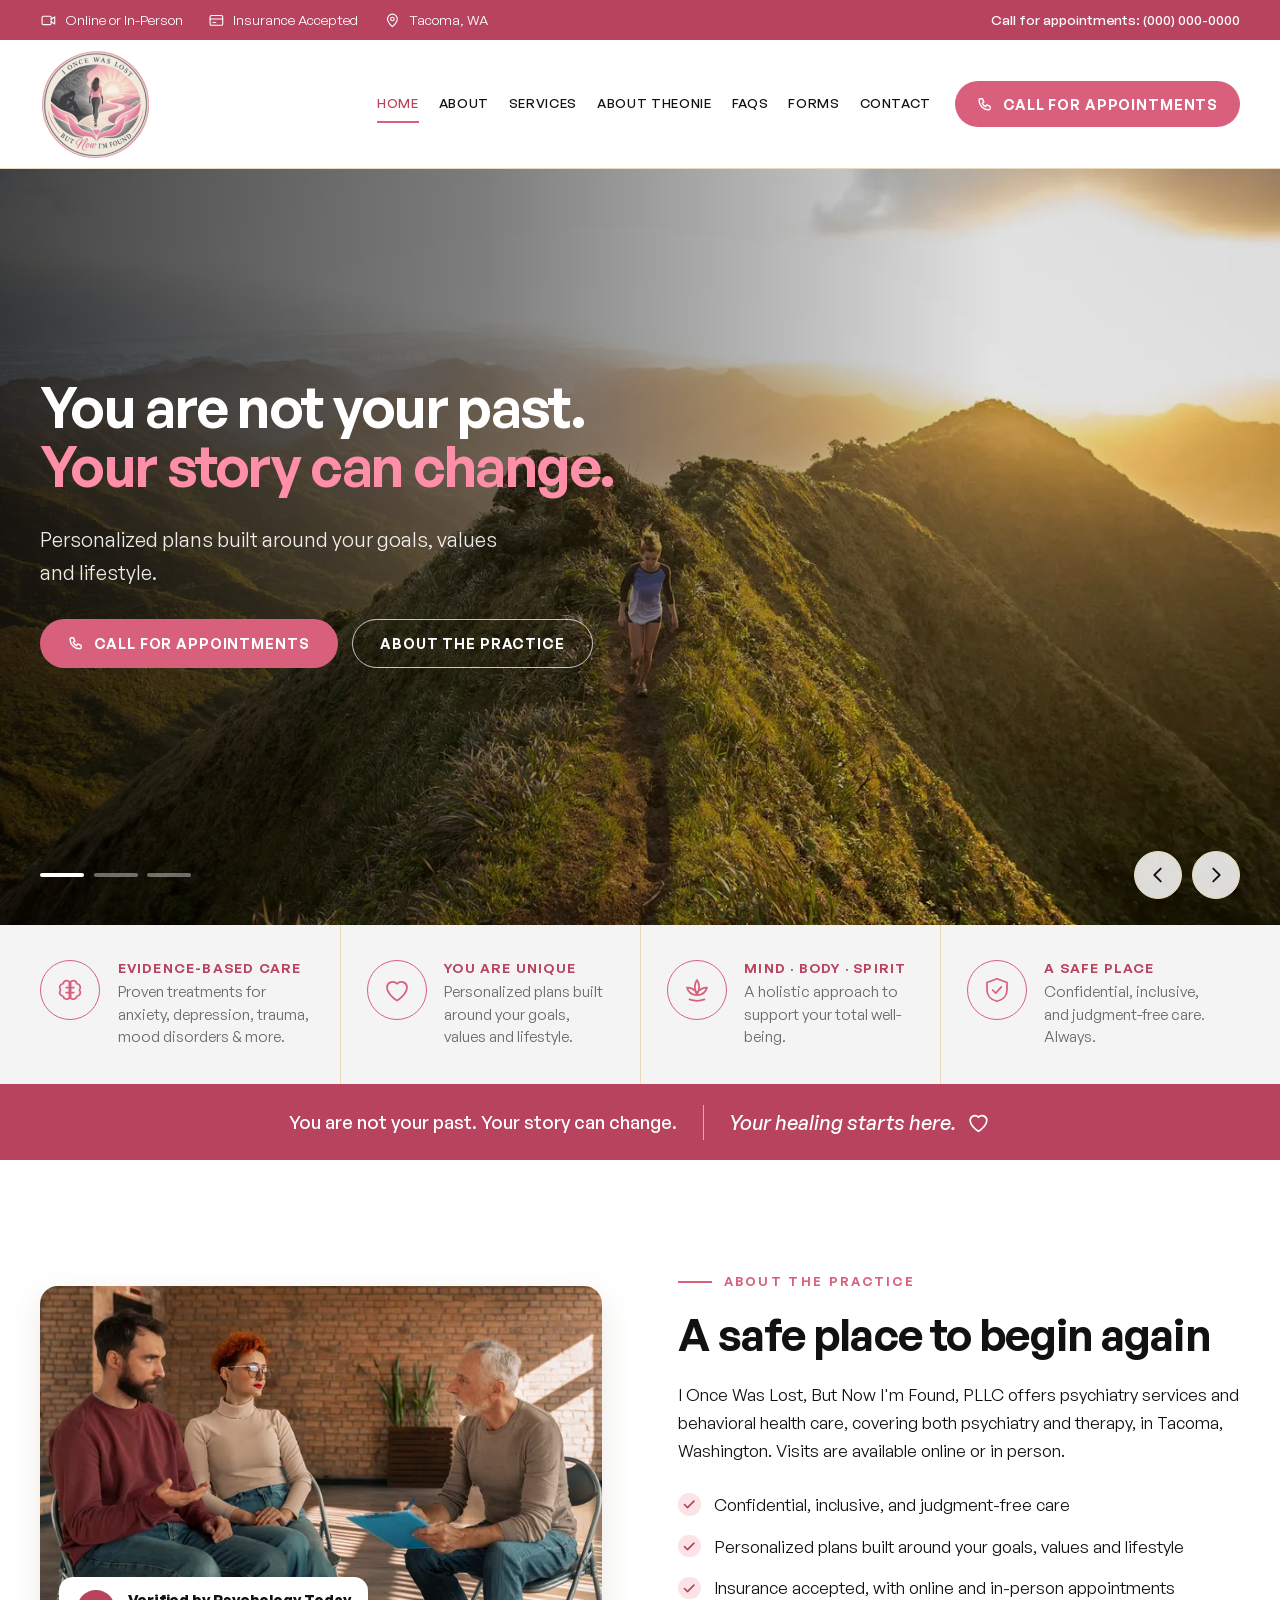
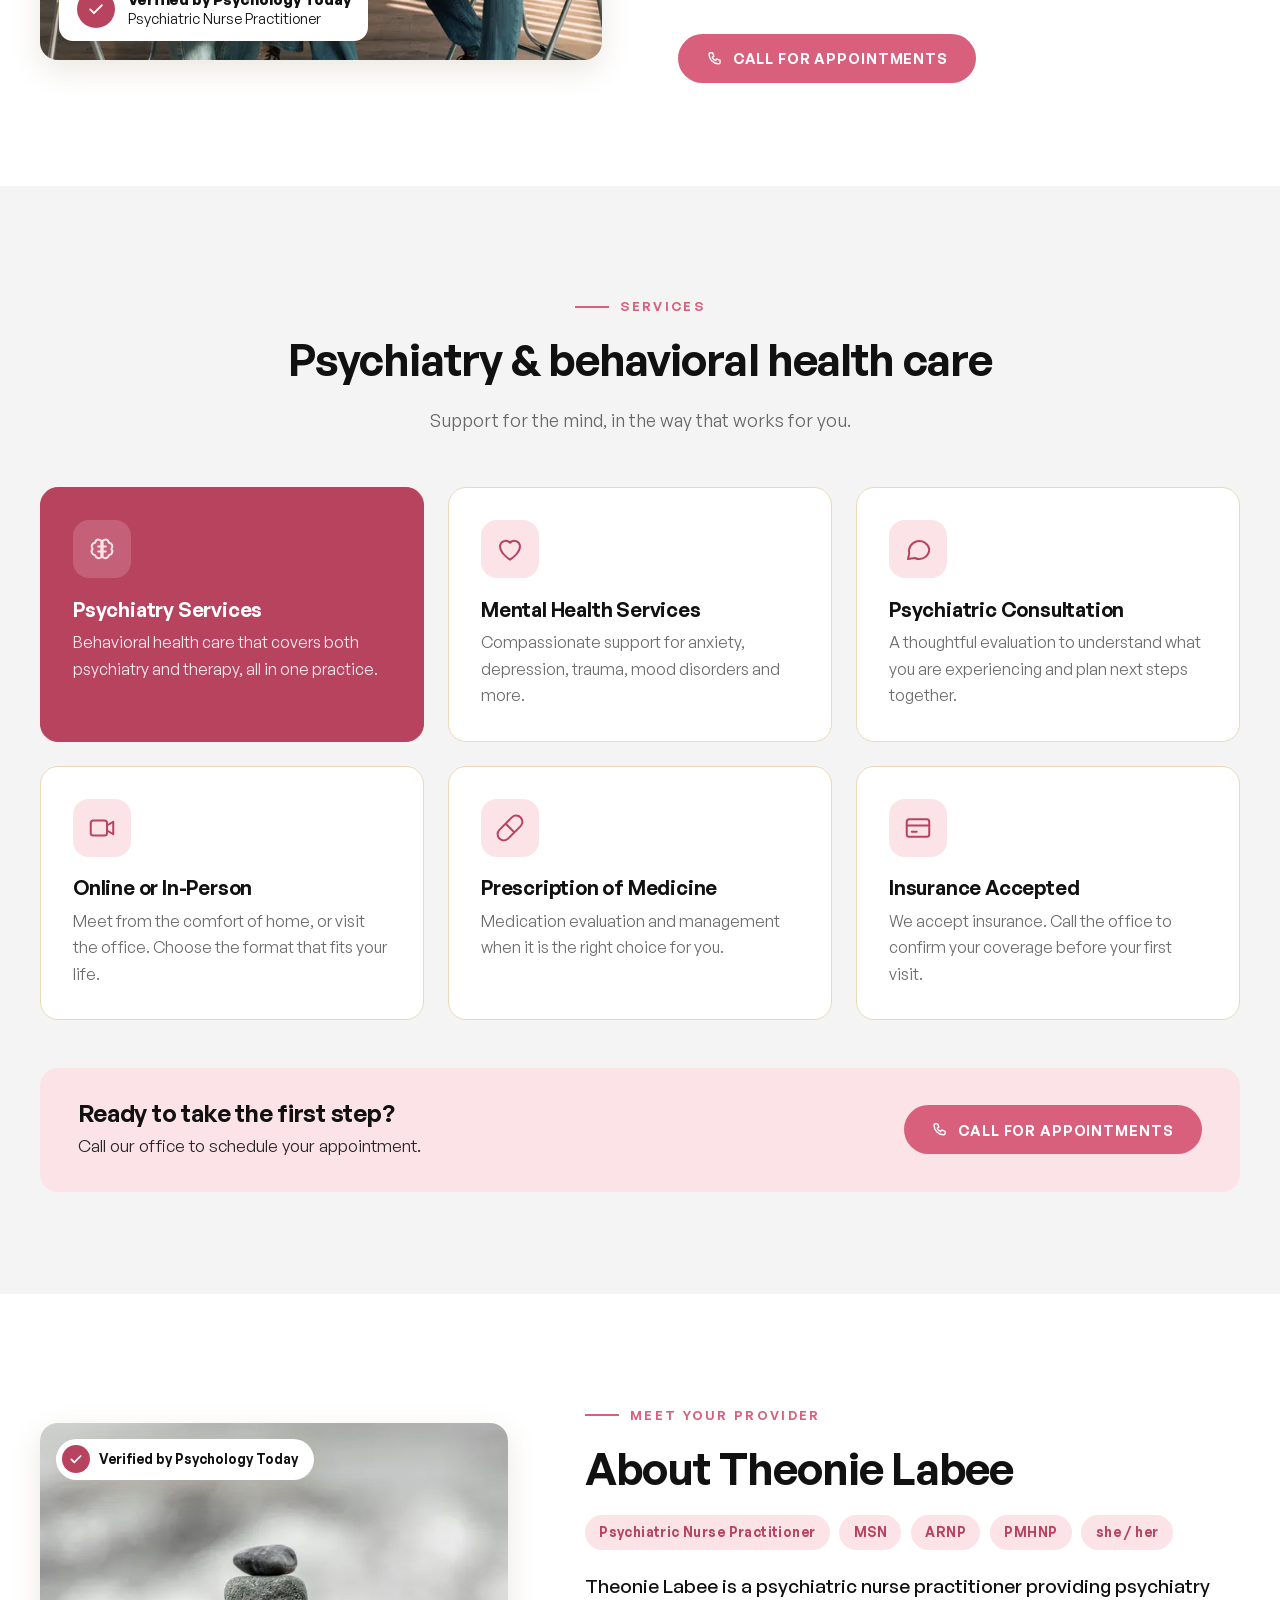
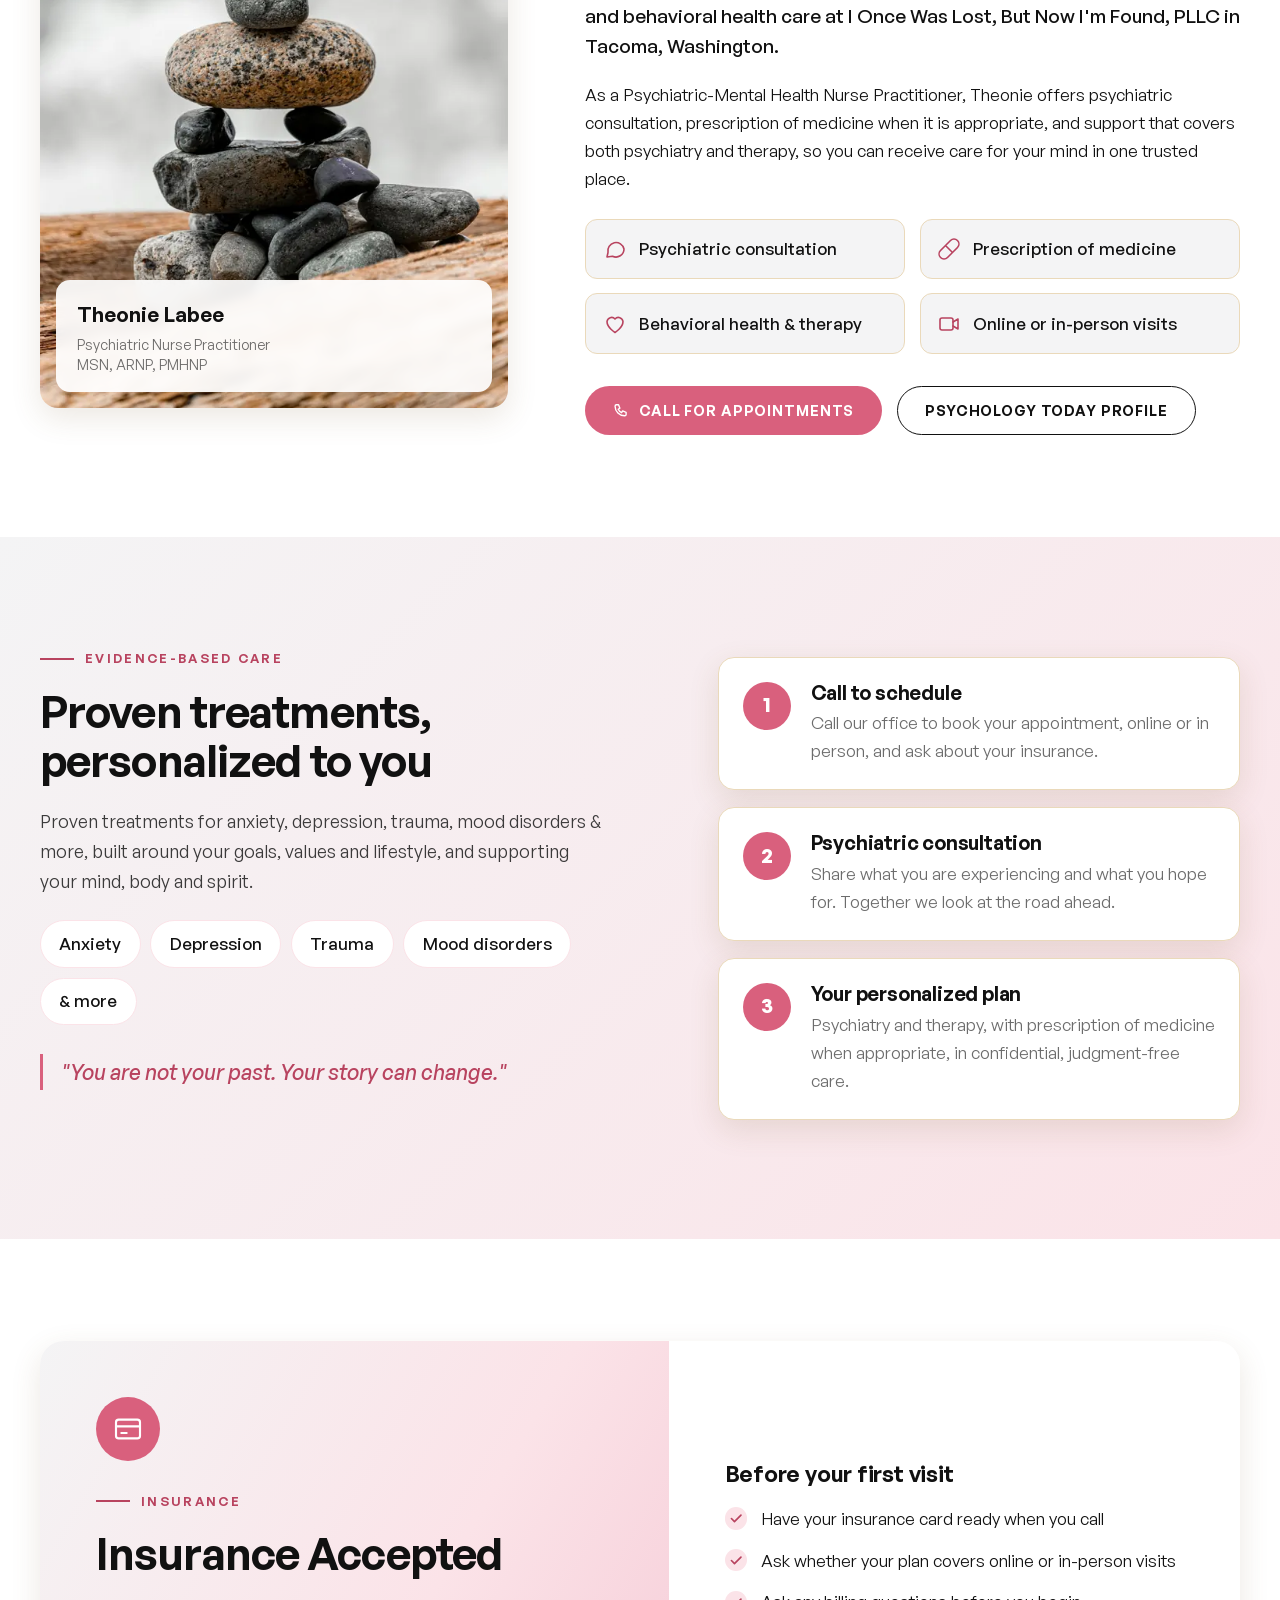
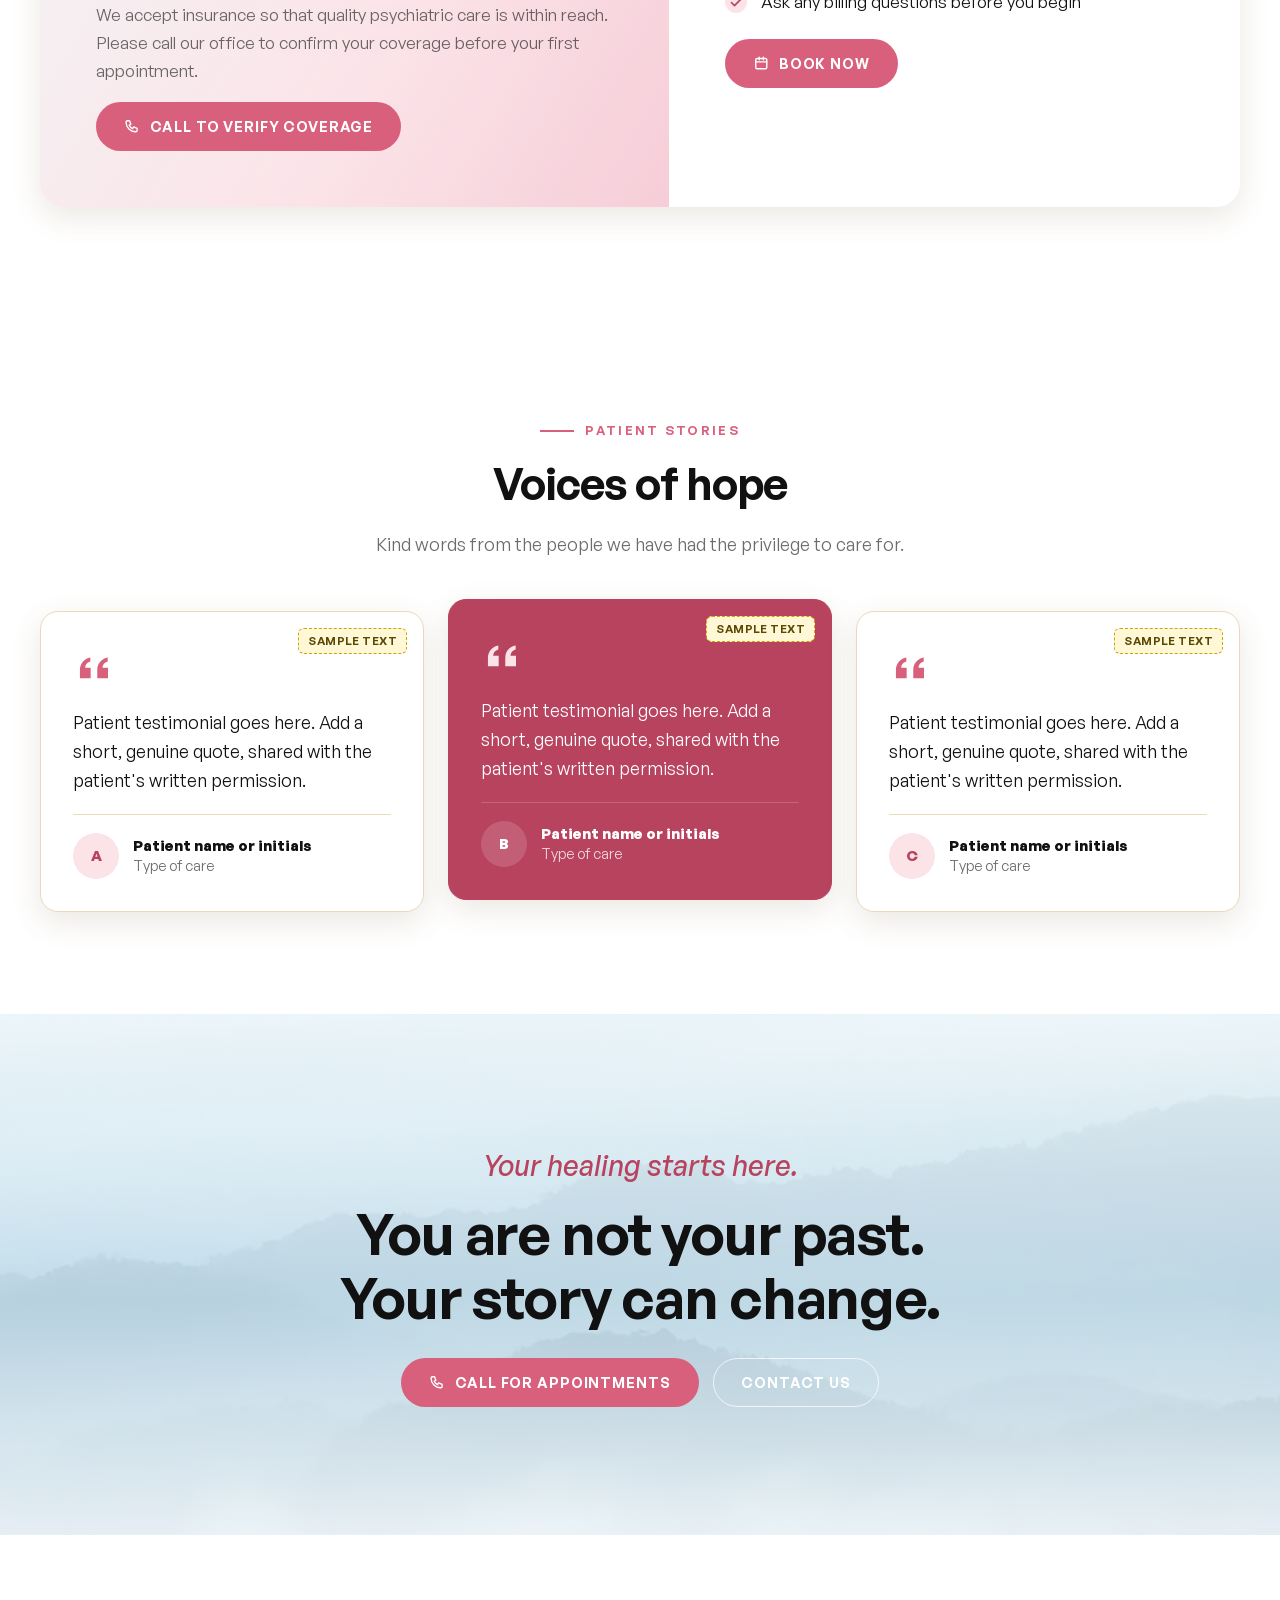
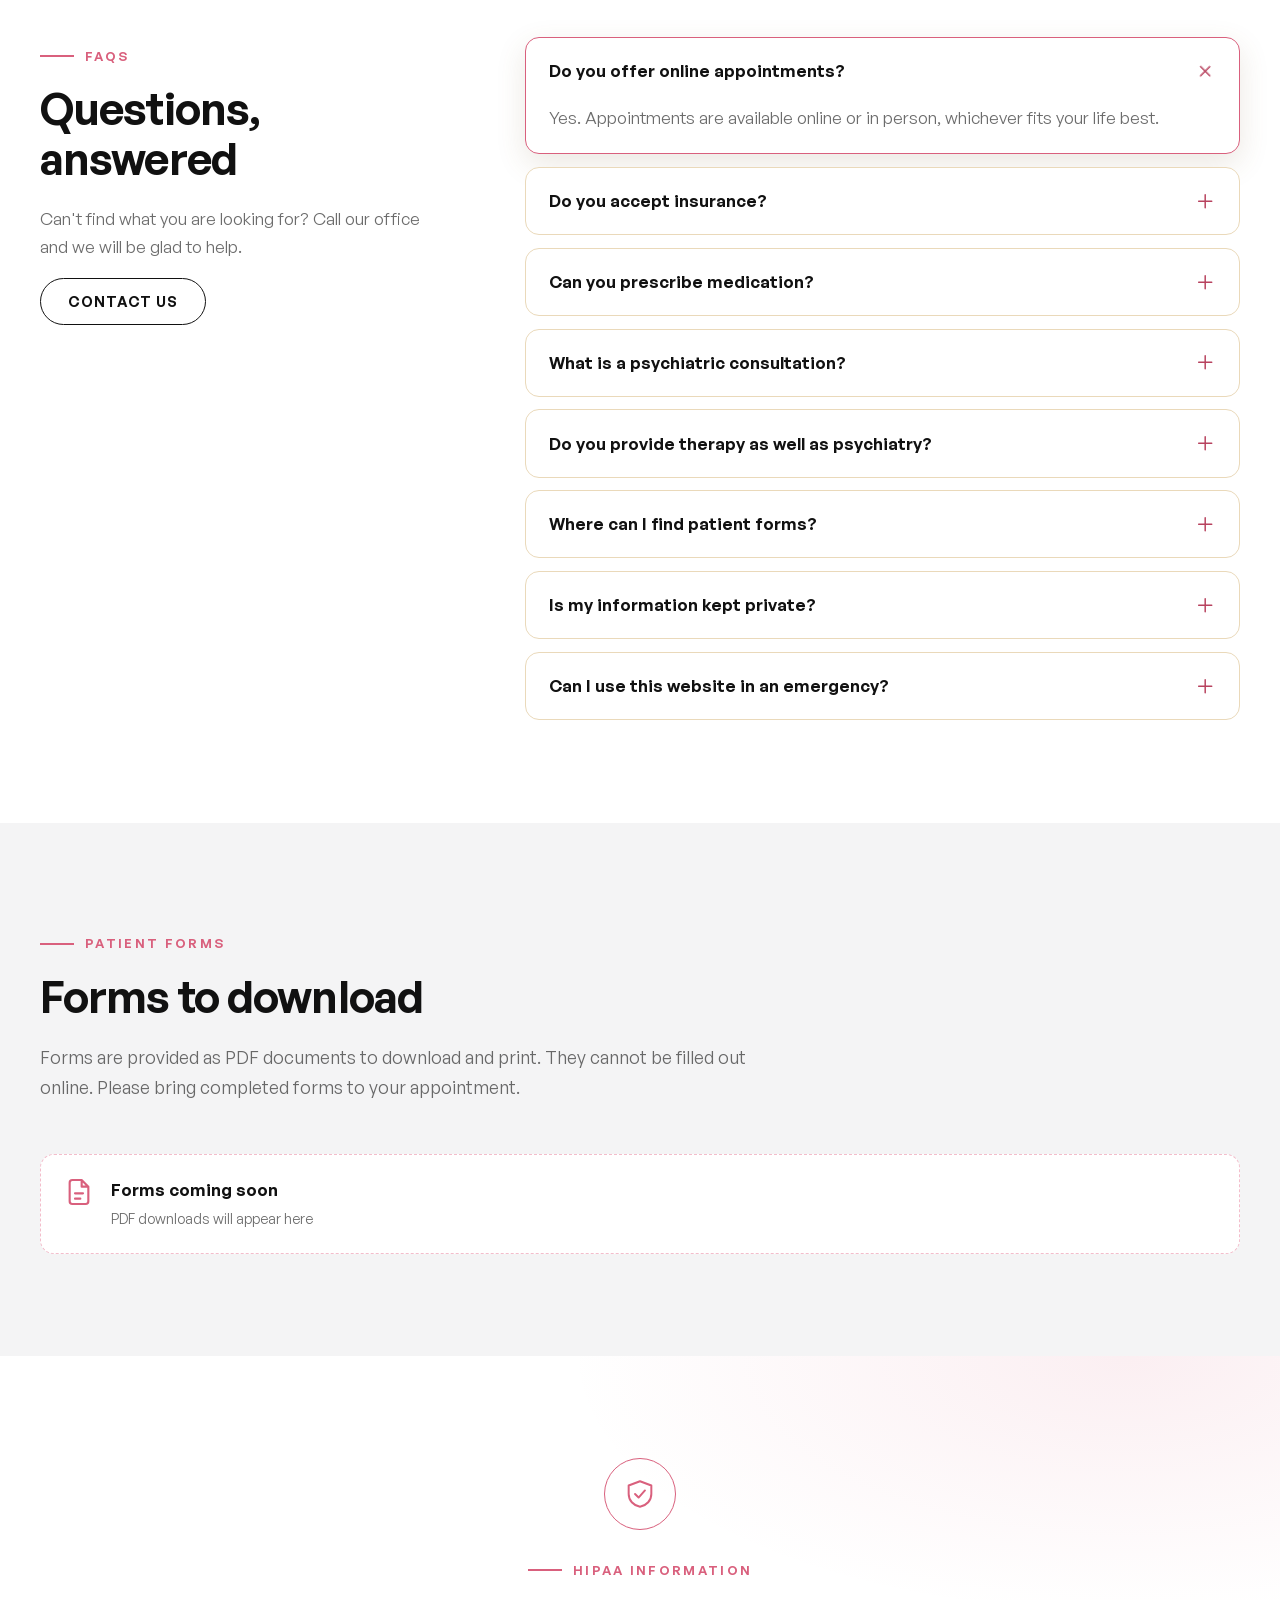
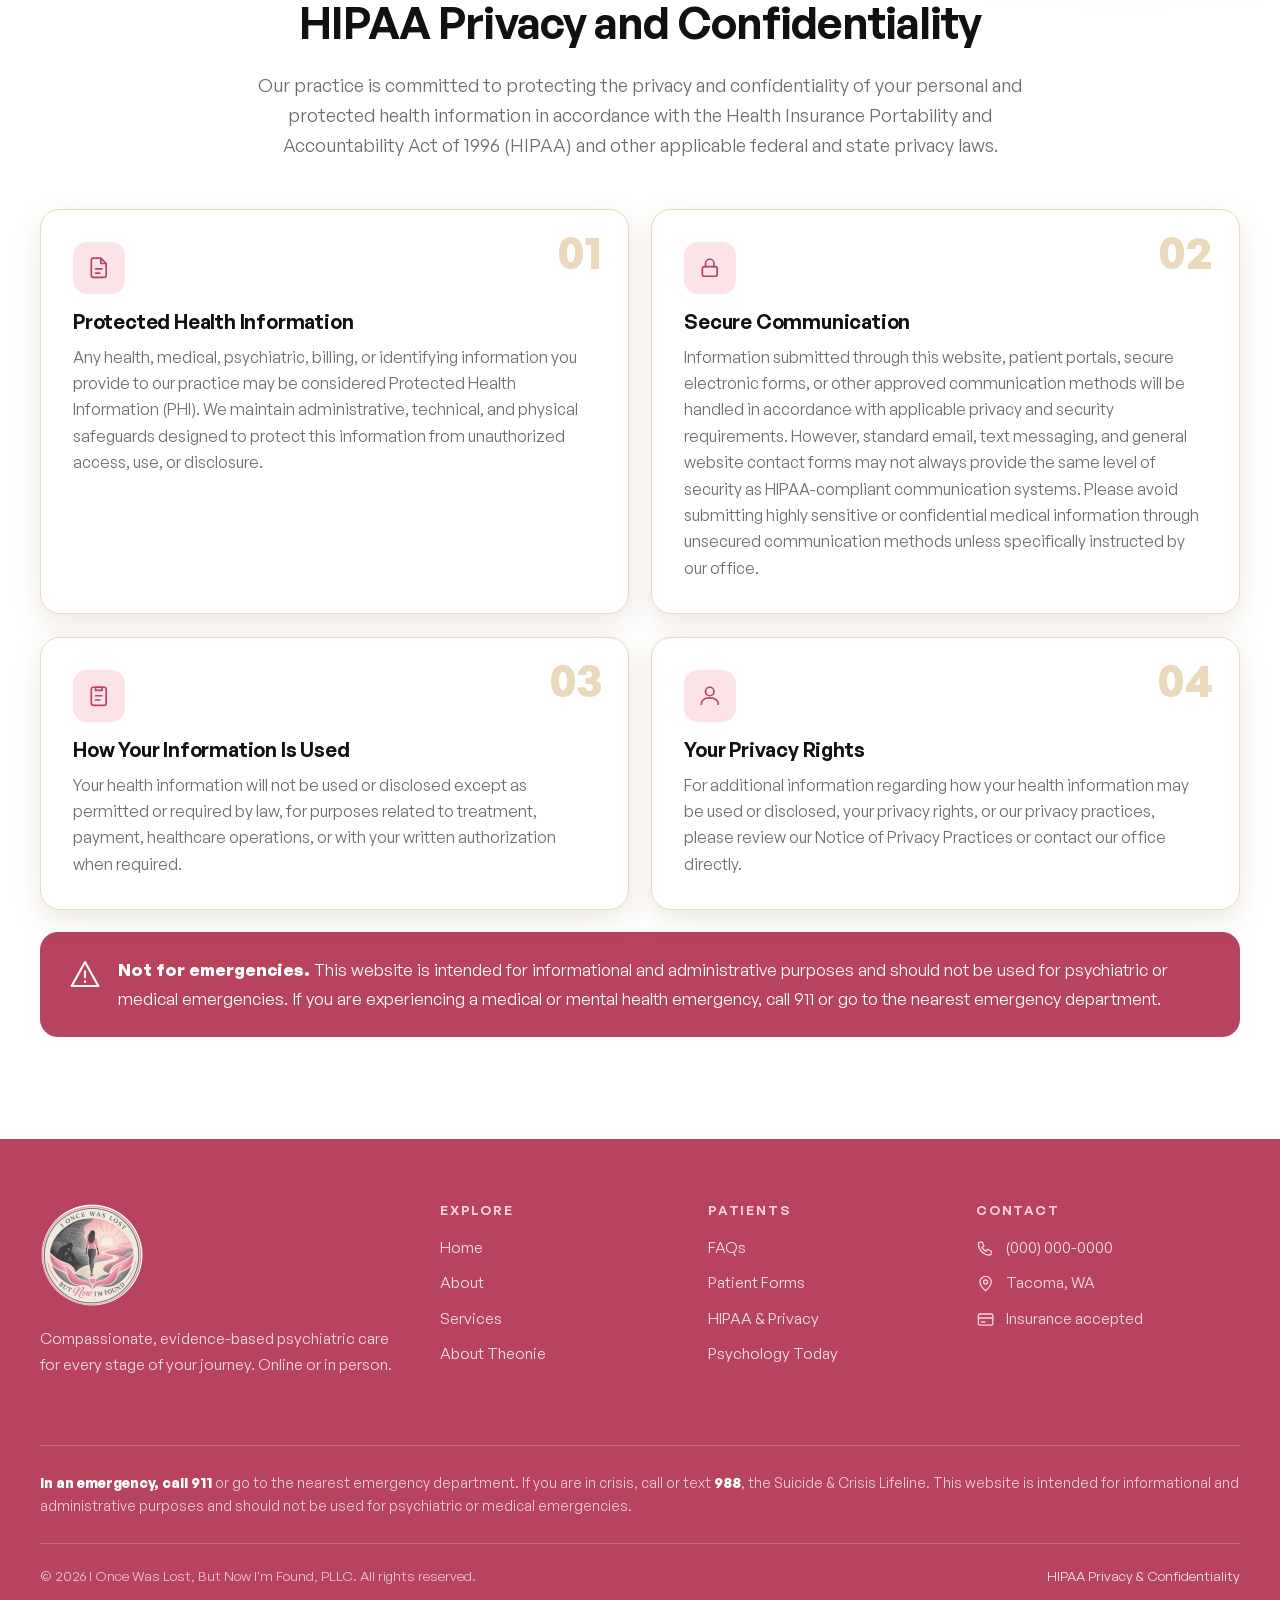
==== commit dfe75b2d: "New logo, six dedicated inner pages, SEO content - Replaced the header/footer logo with the client-s" ====
--- a/index.html
+++ b/index.html
@@ -61,8 +61,8 @@
 <!-- Header -->
 <header class="site-header">
   <div class="container header-row">
-    <a class="brand" href="#top" aria-label="I Once Was Lost, But Now I'm Found, PLLC — home">
-      <img src="assets/logo.svg" alt="I Once Was Lost, But Now I'm Found, PLLC — Psychiatry, Tacoma, WA" width="282" height="70">
+    <a class="brand" href="index.html" aria-label="I Once Was Lost, But Now I'm Found, PLLC — home">
+      <img src="assets/logo-badge.png" alt="I Once Was Lost, But Now I'm Found, PLLC — Psychiatry, Tacoma, WA" width="112" height="112">
     </a>
     <button class="menu-btn" aria-expanded="false" aria-controls="site-nav" aria-label="Menu">
       <svg class="icon i-open"><use href="#i-menu"/></svg>
@@ -70,13 +70,13 @@
     </button>
     <nav class="nav" id="site-nav" aria-label="Main">
       <ul class="nav-links">
-        <li><a href="#top" class="is-active">Home</a></li>
-        <li><a href="#about">About</a></li>
-        <li><a href="#services">Services</a></li>
-        <li><a href="#provider">About Theonie</a></li>
-        <li><a href="#faq">FAQs</a></li>
-        <li><a href="#forms">Forms</a></li>
-        <li><a href="#contact">Contact</a></li>
+        <li><a href="index.html" class="is-active">Home</a></li>
+        <li><a href="about.html">About</a></li>
+        <li><a href="services.html">Services</a></li>
+        <li><a href="provider.html">About Theonie</a></li>
+        <li><a href="faqs.html">FAQs</a></li>
+        <li><a href="forms.html">Forms</a></li>
+        <li><a href="contact.html">Contact</a></li>
       </ul>
       <a class="btn" href="tel:+10000000000"><svg class="icon"><use href="#i-phone"/></svg>Call for appointments</a>
     </nav>
@@ -99,7 +99,7 @@
         <p class="lead">Personalized plans built around your goals, values and lifestyle.</p>
         <div class="hero-actions">
           <a class="btn" href="tel:+10000000000"><svg class="icon"><use href="#i-phone"/></svg>Call for appointments</a>
-          <a class="btn btn--ghost" href="#about">About the practice</a>
+          <a class="btn btn--ghost" href="about.html">About the practice</a>
         </div>
       </div>
     </div>
@@ -114,7 +114,7 @@
         <p class="lead">Compassionate, evidence-based psychiatric care for every stage of your journey.</p>
         <div class="hero-actions">
           <a class="btn" href="tel:+10000000000"><svg class="icon"><use href="#i-phone"/></svg>Call for appointments</a>
-          <a class="btn btn--ghost" href="#services">Our services</a>
+          <a class="btn btn--ghost" href="services.html">Our services</a>
         </div>
       </div>
     </div>
@@ -129,7 +129,7 @@
         <p class="lead">Psychiatric consultation and medication management, wherever you feel most comfortable.</p>
         <div class="hero-actions">
           <a class="btn" href="tel:+10000000000"><svg class="icon"><use href="#i-phone"/></svg>Call for appointments</a>
-          <a class="btn btn--ghost" href="#contact">Contact us</a>
+          <a class="btn btn--ghost" href="contact.html">Contact us</a>
         </div>
       </div>
     </div>
@@ -356,7 +356,7 @@
     <h2>You are not your past.<br>Your story can change.</h2>
     <div class="hero-actions">
       <a class="btn" href="tel:+10000000000"><svg class="icon"><use href="#i-phone"/></svg>Call for appointments</a>
-      <a class="btn btn--ghost" href="#contact">Contact us</a>
+      <a class="btn btn--ghost" href="contact.html">Contact us</a>
     </div>
   </div>
 </section>
@@ -368,7 +368,7 @@
       <span class="eyebrow">FAQs</span>
       <h2>Questions, answered</h2>
       <p style="color:var(--muted)">Can't find what you are looking for? Call our office and we will be glad to help.</p>
-      <a class="btn btn--outline" href="#contact">Contact us</a>
+      <a class="btn btn--outline" href="contact.html">Contact us</a>
     </div>
     <div class="faq-list">
       <details open><summary>Do you offer online appointments?<svg class="icon"><use href="#i-plus"/></svg></summary><p>Yes. Appointments are available online or in person, whichever fits your life best.</p></details>
@@ -376,8 +376,8 @@
       <details><summary>Can you prescribe medication?<svg class="icon"><use href="#i-plus"/></svg></summary><p>Yes. Prescription of medicine is part of our psychiatric care when it is appropriate for you. Decisions are made together during your consultation.</p></details>
       <details><summary>What is a psychiatric consultation?<svg class="icon"><use href="#i-plus"/></svg></summary><p>It is a conversation about what you are experiencing and what you hope for, so that a personalized plan can be created around your goals, values and lifestyle.</p></details>
       <details><summary>Do you provide therapy as well as psychiatry?<svg class="icon"><use href="#i-plus"/></svg></summary><p>Our behavioral health care covers both psychiatry and therapy.</p></details>
-      <details><summary>Where can I find patient forms?<svg class="icon"><use href="#i-plus"/></svg></summary><p>Patient forms are available on this page as downloadable PDFs. They cannot be filled out online, so please print them and bring them to your appointment. <a href="#forms">Go to forms</a>.</p></details>
-      <details><summary>Is my information kept private?<svg class="icon"><use href="#i-plus"/></svg></summary><p>Yes. We protect your health information in accordance with HIPAA. Please avoid sending sensitive medical information by regular email, text message or website forms. <a href="#hipaa">Read our HIPAA notice</a>.</p></details>
+      <details><summary>Where can I find patient forms?<svg class="icon"><use href="#i-plus"/></svg></summary><p>Patient forms are available on this page as downloadable PDFs. They cannot be filled out online, so please print them and bring them to your appointment. <a href="forms.html">Go to forms</a>.</p></details>
+      <details><summary>Is my information kept private?<svg class="icon"><use href="#i-plus"/></svg></summary><p>Yes. We protect your health information in accordance with HIPAA. Please avoid sending sensitive medical information by regular email, text message or website forms. <a href="index.html#hipaa">Read our HIPAA notice</a>.</p></details>
       <details><summary>Can I use this website in an emergency?<svg class="icon"><use href="#i-plus"/></svg></summary><p>No. This website is for informational and administrative purposes only. If you are experiencing a medical or mental health emergency, call 911 or go to the nearest emergency department.</p></details>
     </div>
   </div>
@@ -428,24 +428,24 @@
 <footer class="site-footer" id="contact">
   <div class="container footer-main">
     <div class="footer-brand">
-      <img src="assets/logo-light.svg" alt="I Once Was Lost, But Now I'm Found, PLLC" width="243" height="60">
+      <img src="assets/logo-badge.png" alt="I Once Was Lost, But Now I'm Found, PLLC" width="104" height="104">
       <p>Compassionate, evidence-based psychiatric care for every stage of your journey. Online or in person.</p>
     </div>
     <div>
       <h3>Explore</h3>
       <ul>
-        <li><a href="#top">Home</a></li>
-        <li><a href="#about">About</a></li>
-        <li><a href="#services">Services</a></li>
-        <li><a href="#provider">About Theonie</a></li>
+        <li><a href="index.html">Home</a></li>
+        <li><a href="about.html">About</a></li>
+        <li><a href="services.html">Services</a></li>
+        <li><a href="provider.html">About Theonie</a></li>
       </ul>
     </div>
     <div>
       <h3>Patients</h3>
       <ul>
-        <li><a href="#faq">FAQs</a></li>
-        <li><a href="#forms">Patient Forms</a></li>
-        <li><a href="#hipaa">HIPAA &amp; Privacy</a></li>
+        <li><a href="faqs.html">FAQs</a></li>
+        <li><a href="forms.html">Patient Forms</a></li>
+        <li><a href="index.html#hipaa">HIPAA &amp; Privacy</a></li>
         <li><a href="https://www.psychologytoday.com/us/psychiatrists/i-once-was-lost-but-now-i-m-found-pllc-tacoma-wa/1693628" target="_blank" rel="noopener">Psychology Today</a></li>
       </ul>
     </div>
@@ -463,7 +463,7 @@
   </div>
   <div class="container footer-bottom">
     <span>&copy; <span id="year">2026</span> I Once Was Lost, But Now I'm Found, PLLC. All rights reserved.</span>
-    <a href="#hipaa">HIPAA Privacy &amp; Confidentiality</a>
+    <a href="index.html#hipaa">HIPAA Privacy &amp; Confidentiality</a>
   </div>
 </footer>
 
--- a/assets/styles.css
+++ b/assets/styles.css
@@ -23,7 +23,7 @@
   --radius: 18px;
   --shadow: 0 10px 30px rgba(120, 90, 50, .14);
   --font: "General Sans", system-ui, -apple-system, "Segoe UI", Roboto, sans-serif;
-  --header-h: 92px;
+  --header-h: 128px;
 }
 
 *, *::before, *::after { box-sizing: border-box; }
@@ -67,7 +67,7 @@
 .site-header { position: sticky; top: 0; z-index: 100; background: rgba(255, 255, 255, .92); backdrop-filter: saturate(1.4) blur(10px); border-bottom: 1px solid var(--line); }
 .header-row { display: flex; align-items: center; justify-content: space-between; gap: 1.5rem; height: var(--header-h); }
 .brand { display: block; flex: none; }
-.brand img { height: 70px; width: auto; }
+.brand img { height: 112px; width: auto; }
 .nav { display: flex; align-items: center; gap: 2rem; }
 .nav-links { display: flex; align-items: center; gap: 1.7rem; }
 .nav-links a { position: relative; display: block; padding: .5rem 0; color: var(--ink); text-decoration: none; font-size: .86rem; font-weight: 500; letter-spacing: .07em; text-transform: uppercase; }
@@ -210,7 +210,7 @@
 /* ---------- Footer ---------- */
 .site-footer { background: var(--rose-dark); color: rgba(255, 255, 255, .82); font-size: .97rem; }
 .footer-main { display: grid; grid-template-columns: 1.6fr 1fr 1fr 1.2fr; gap: 3rem; padding: 4rem 0 3rem; }
-.footer-brand img { height: 60px; width: auto; margin-bottom: 1.2rem; }
+.footer-brand img { height: 104px; width: auto; margin-bottom: 1.2rem; }
 .footer-brand p { max-width: 24rem; margin-bottom: 1.2rem; }
 .site-footer h3 { margin-bottom: 1.1rem; color: #ffd1dc; font-size: .82rem; font-weight: 600; letter-spacing: .14em; text-transform: uppercase; }
 .site-footer li { margin-bottom: .6rem; }
@@ -226,8 +226,8 @@
 
 /* ---------- Responsive ---------- */
 @media (max-width: 1100px) {
-  :root { --header-h: 76px; }
-  .brand img { height: 56px; }
+  :root { --header-h: 96px; }
+  .brand img { height: 84px; }
   .menu-btn { display: inline-flex; }
   .nav { position: absolute; top: 100%; left: 0; right: 0; flex-direction: column; align-items: stretch; gap: 0; padding: .5rem 1.5rem 1.6rem; background: #fff; border-bottom: 1px solid var(--line); box-shadow: 0 20px 30px rgba(120, 90, 50, .14); display: none; }
   .nav.is-open { display: flex; }
@@ -395,8 +395,8 @@
 .slide h1 .ln, .slide h2 .ln { white-space: nowrap; }
 
 @media (max-width: 1240px) {
-  :root { --header-h: 76px; }
-  .brand img { height: 56px; }
+  :root { --header-h: 96px; }
+  .brand img { height: 84px; }
   .menu-btn { display: inline-flex; }
   .nav { position: absolute; top: 100%; left: 0; right: 0; flex-direction: column; align-items: stretch; gap: 0; padding: .5rem 1.5rem 1.6rem; background: #fff; border-bottom: 1px solid var(--line); box-shadow: 0 20px 30px rgba(120, 90, 50, .14); display: none; }
   .nav.is-open { display: flex; }
@@ -432,3 +432,61 @@
 @media (max-width: 640px) and (max-height: 600px) {
   .slide p.lead { display: none; }
 }
+
+/* ================= Inner-page banner + shared content blocks ================= */
+.page-banner { padding: clamp(2.6rem, 6vw, 4.2rem) 0 clamp(2.2rem, 5vw, 3.4rem); background: linear-gradient(135deg, var(--sand), var(--rose-soft)); }
+.breadcrumb { display: flex; align-items: center; gap: .5rem; margin-bottom: 1.3rem; font-size: .85rem; color: var(--muted); }
+.breadcrumb a { color: var(--muted); text-decoration: none; }
+.breadcrumb a:hover { color: var(--rose-dark); }
+.breadcrumb span { color: var(--line); }
+.breadcrumb strong { color: var(--navy); font-weight: 600; }
+.page-banner h1 { font-size: clamp(2.1rem, 4.2vw, 2.9rem); max-width: 40rem; }
+.page-banner .lead { max-width: 42rem; font-size: 1.15rem; color: var(--muted); margin: 0; }
+
+.subsection { padding: clamp(3rem, 6vw, 4.5rem) 0; }
+.subsection + .subsection { border-top: 1px solid var(--line); }
+.subsection--sand { background: var(--sand); border-top: 0; }
+
+.value-grid { display: grid; grid-template-columns: repeat(2, 1fr); gap: 1.3rem; }
+.value-card { display: flex; gap: 1.1rem; padding: 1.8rem; background: #fff; border: 1px solid var(--line); border-radius: var(--radius); }
+.value-card .ring { width: 54px; height: 54px; flex: none; display: grid; place-items: center; border: 1.5px solid var(--rose); border-radius: 50%; color: var(--rose); }
+.value-card .ring .icon { width: 26px; height: 26px; stroke-width: 1.5; }
+.value-card h3 { margin-bottom: .35rem; font-size: 1.1rem; }
+.value-card p { margin: 0; color: var(--muted); font-size: .95rem; }
+
+.tag-cloud { display: flex; flex-wrap: wrap; gap: .7rem; }
+.tag-cloud li { padding: .6rem 1.2rem; border-radius: 999px; background: #fff; border: 1px solid var(--line); font-weight: 500; font-size: .95rem; color: var(--navy); }
+
+.faq-group { margin-bottom: 2.6rem; }
+.faq-group:last-child { margin-bottom: 0; }
+.faq-group > h2 { display: flex; align-items: center; gap: .7rem; font-size: 1.25rem; margin-bottom: 1.1rem; }
+.faq-group > h2 .tagnum { width: 30px; height: 30px; flex: none; display: grid; place-items: center; border-radius: 50%; background: var(--rose-soft); color: var(--rose-dark); font-size: .85rem; font-weight: 700; }
+
+.step-compact { display: grid; grid-template-columns: repeat(3, 1fr); gap: 1.3rem; }
+.step-compact li { padding: 1.6rem; background: #fff; border: 1px solid var(--line); border-radius: var(--radius); }
+.step-compact .tagnum { display: inline-grid; place-items: center; width: 36px; height: 36px; margin-bottom: .9rem; border-radius: 50%; background: var(--rose); color: #fff; font-weight: 700; }
+.step-compact h3 { margin-bottom: .35rem; font-size: 1.05rem; }
+.step-compact p { margin: 0; color: var(--muted); font-size: .92rem; }
+
+.page-cta { margin-top: 1rem; padding: 2.2rem; border-radius: var(--radius); background: linear-gradient(110deg, var(--sand), var(--rose-soft) 60%, #f6cdd8 100%); display: flex; align-items: center; justify-content: space-between; gap: 1.5rem; flex-wrap: wrap; }
+.page-cta h3 { margin: 0 0 .3rem; }
+.page-cta p { margin: 0; color: var(--muted); }
+
+.related-links { display: flex; flex-wrap: wrap; gap: .9rem; margin-top: 1.6rem; }
+.related-links a { display: inline-flex; align-items: center; gap: .5rem; padding: .7rem 1.1rem; border-radius: 10px; background: #fff; border: 1px solid var(--line); text-decoration: none; color: var(--navy); font-weight: 500; font-size: .92rem; }
+.related-links a:hover { border-color: var(--rose); color: var(--rose-dark); }
+.related-links .icon { width: 1.1rem; height: 1.1rem; color: var(--rose-dark); }
+
+.form-card { align-items: flex-start; }
+.form-card .fc-body { flex: 1; }
+.form-card .fc-body p { margin: .3rem 0 0; color: var(--muted); font-size: .9rem; line-height: 1.5; }
+.form-card .tag-pdf { display: inline-block; margin-top: .5rem; padding: .15rem .55rem; border-radius: 6px; border: 1px dashed #d1a300; background: #fff8d6; color: #5c4700; font-size: .72rem; font-weight: 600; letter-spacing: .04em; text-transform: uppercase; }
+
+@media (max-width: 860px) {
+  .value-grid { grid-template-columns: 1fr; }
+  .step-compact { grid-template-columns: 1fr; }
+}
+@media (max-width: 640px) {
+  .page-cta { flex-direction: column; align-items: flex-start; }
+  .page-cta .btn { width: 100%; justify-content: center; }
+}
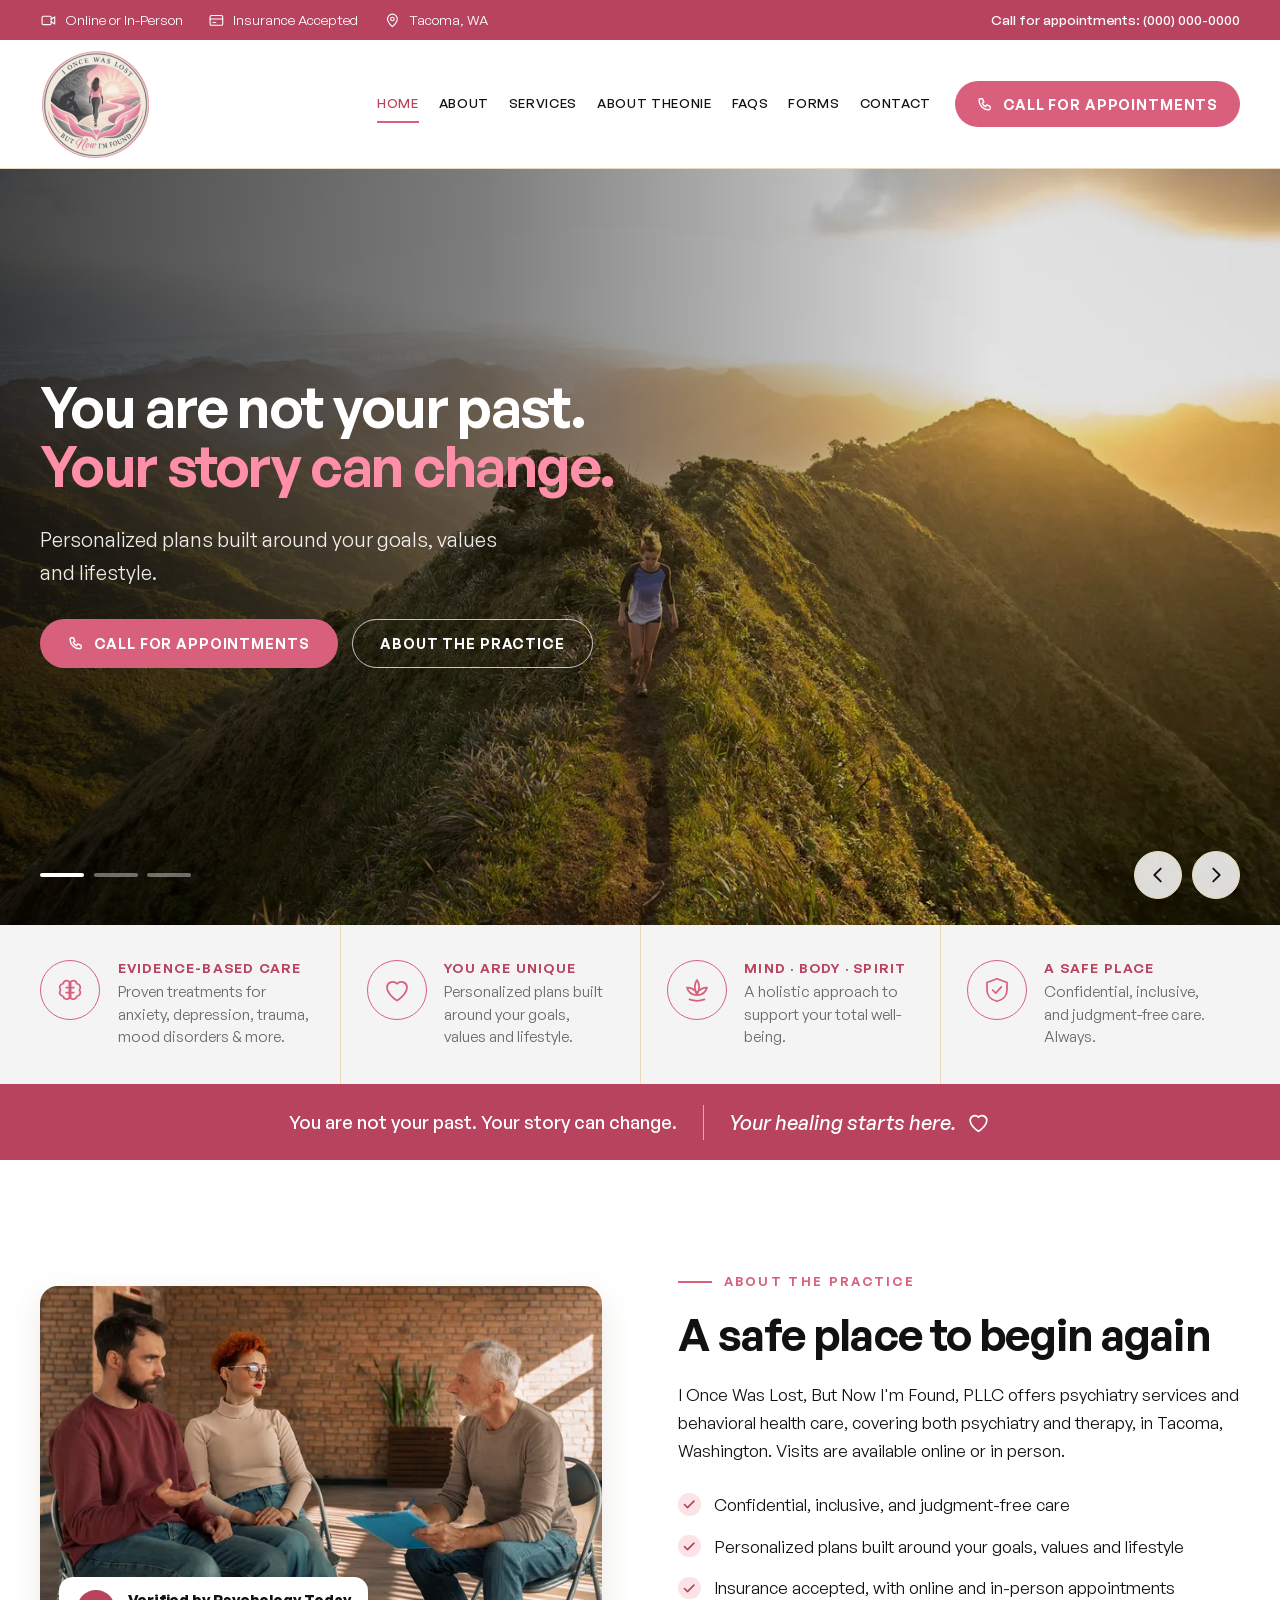
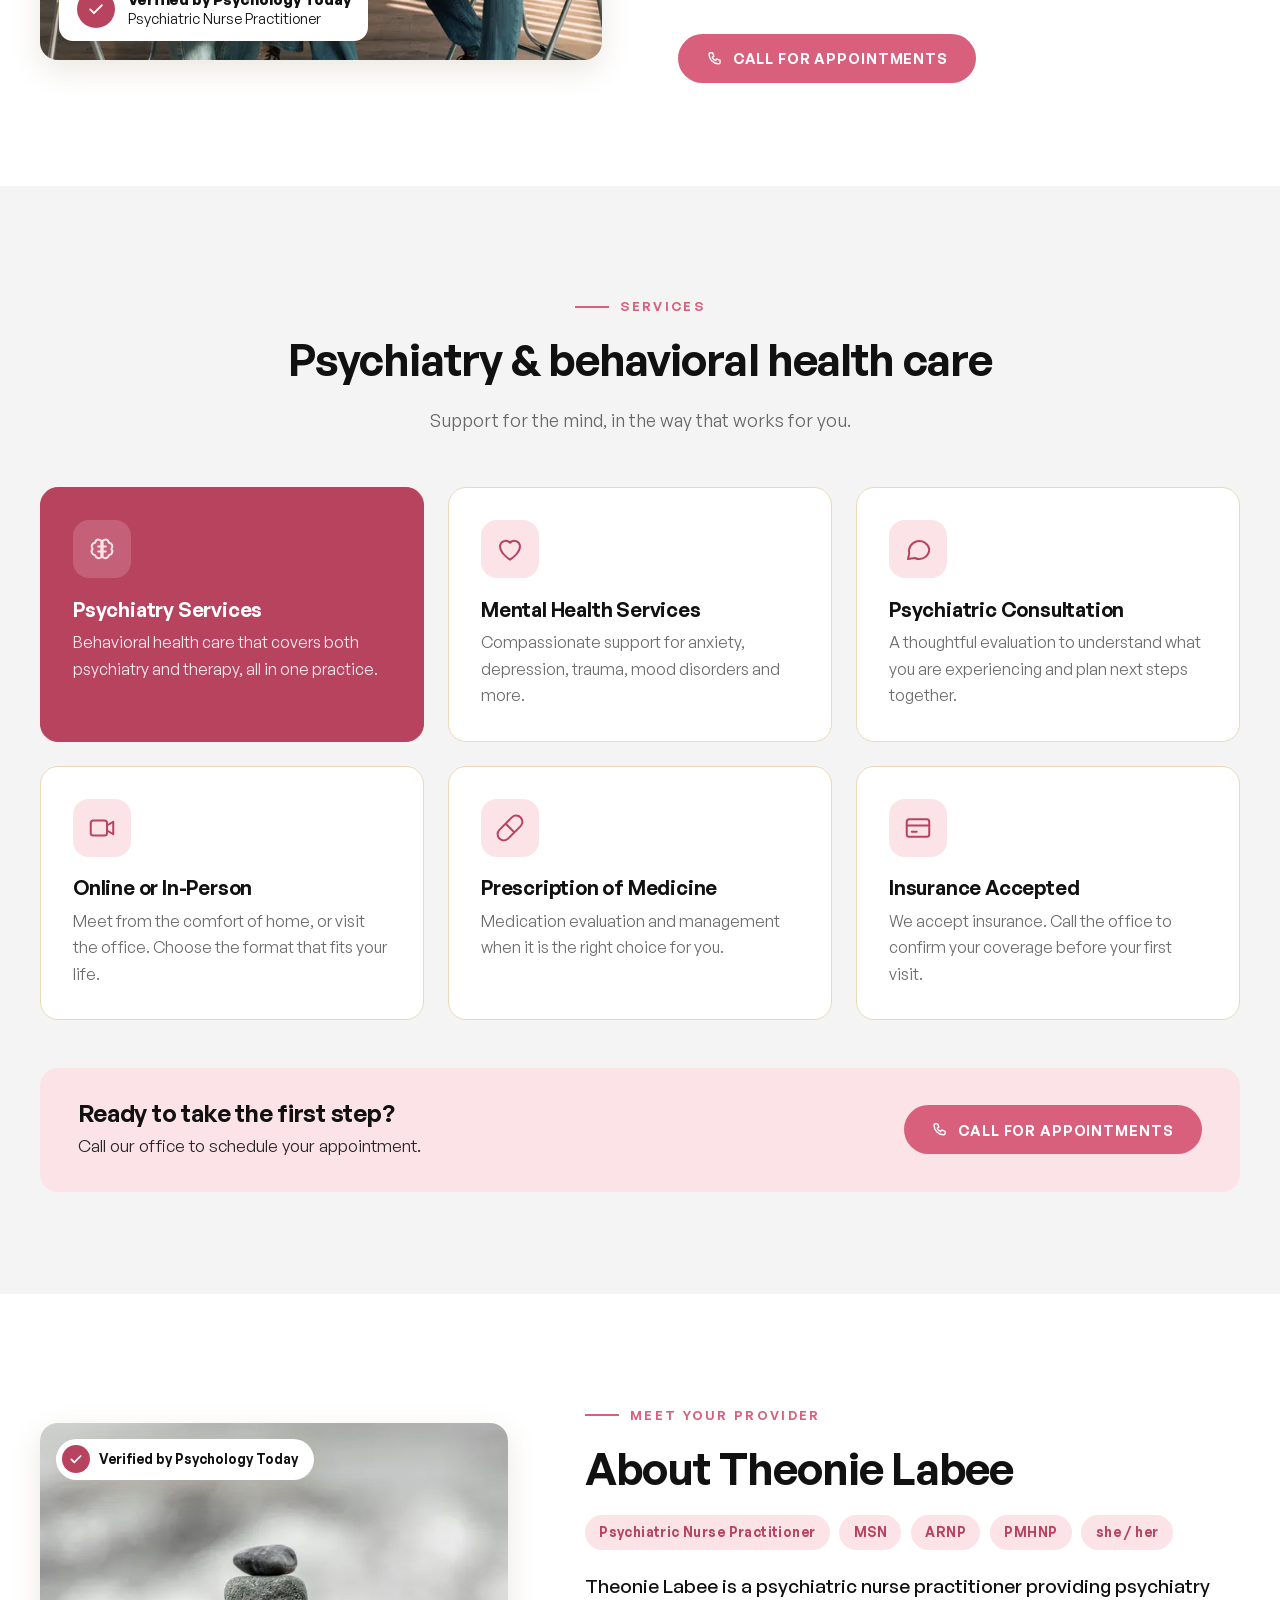
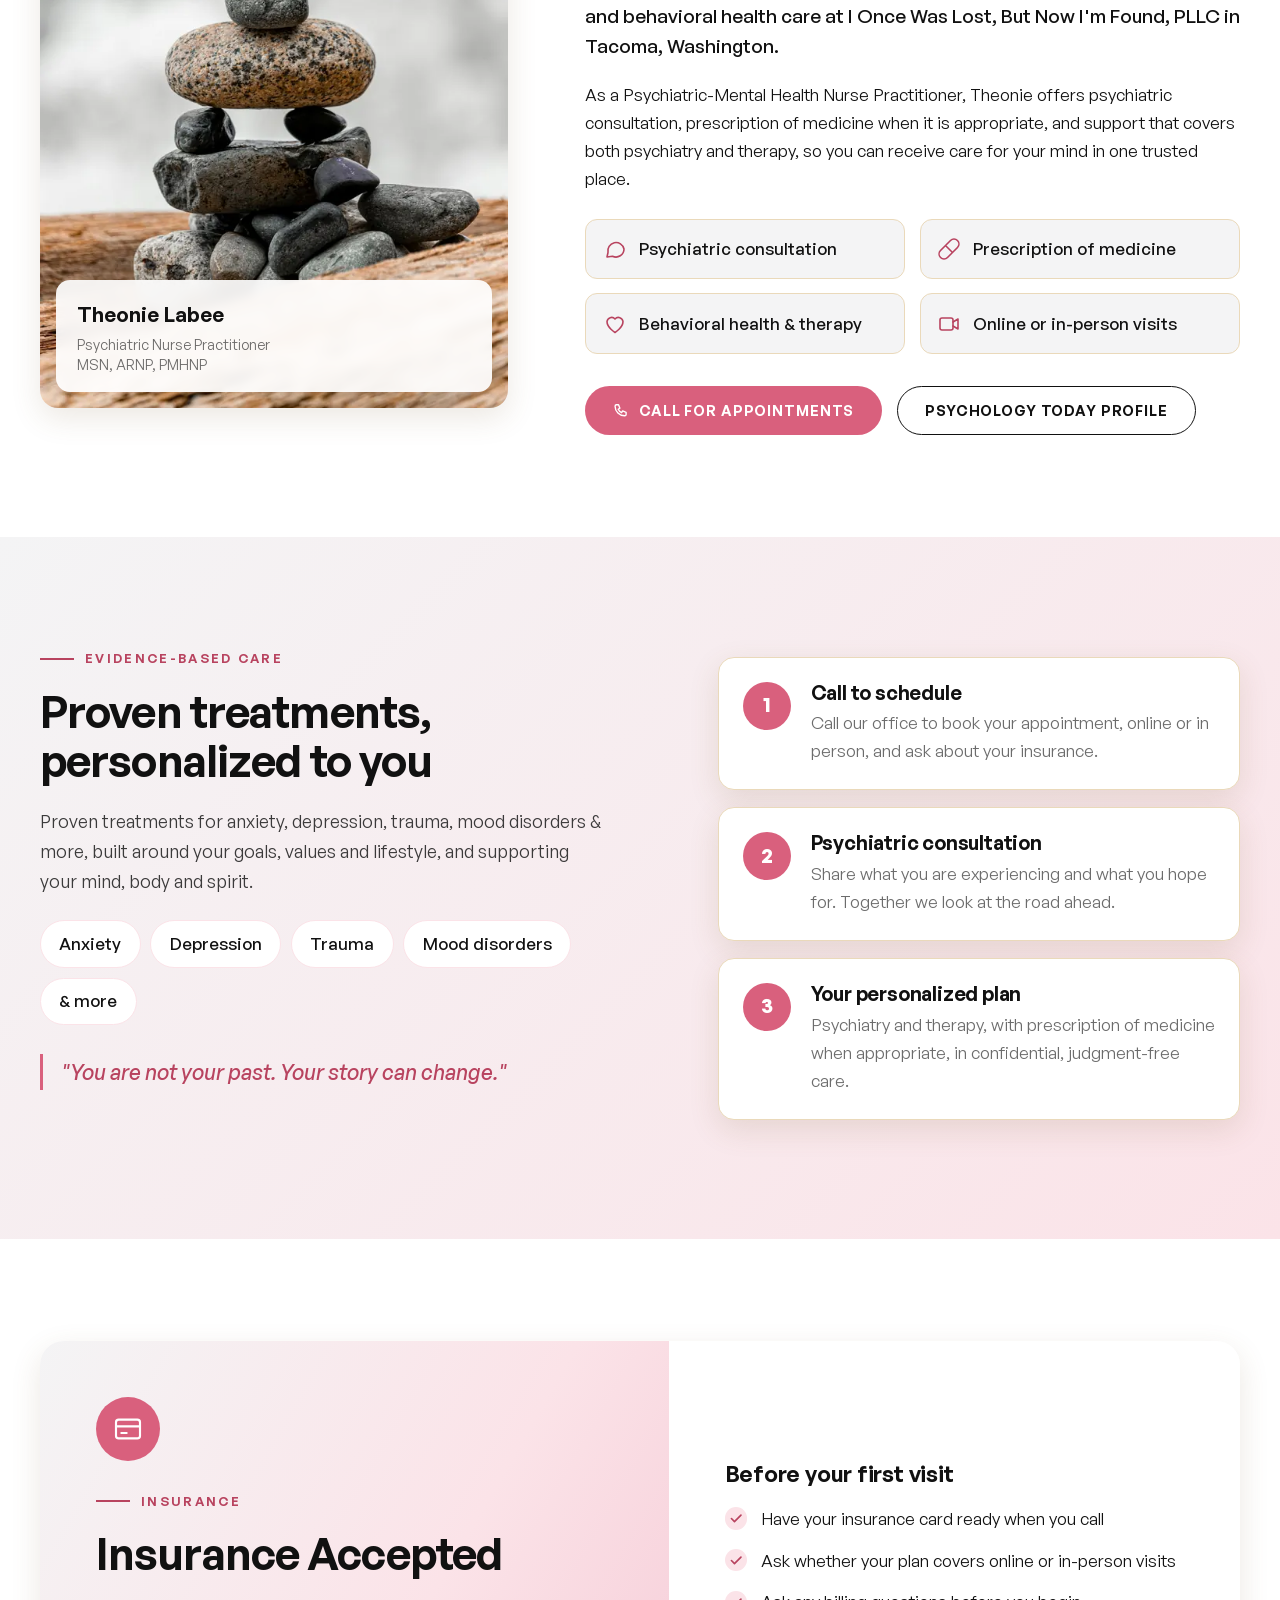
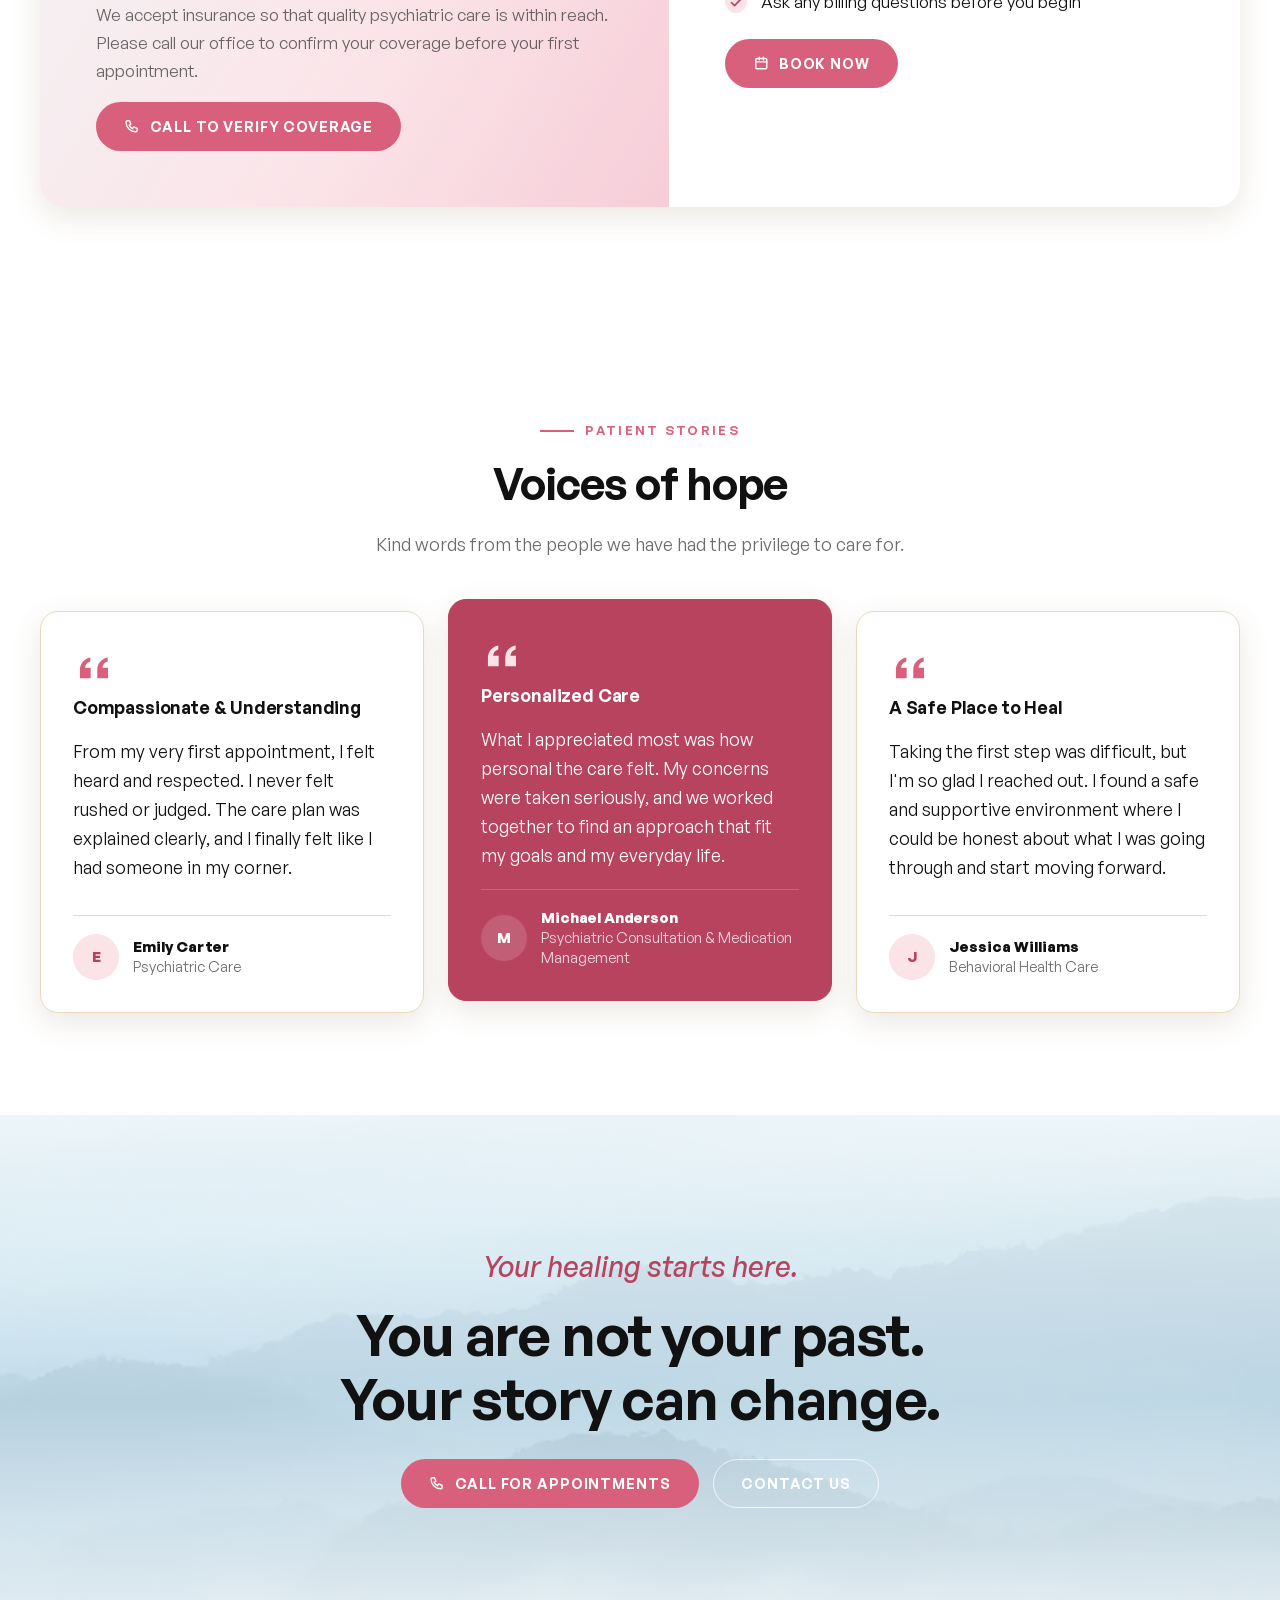
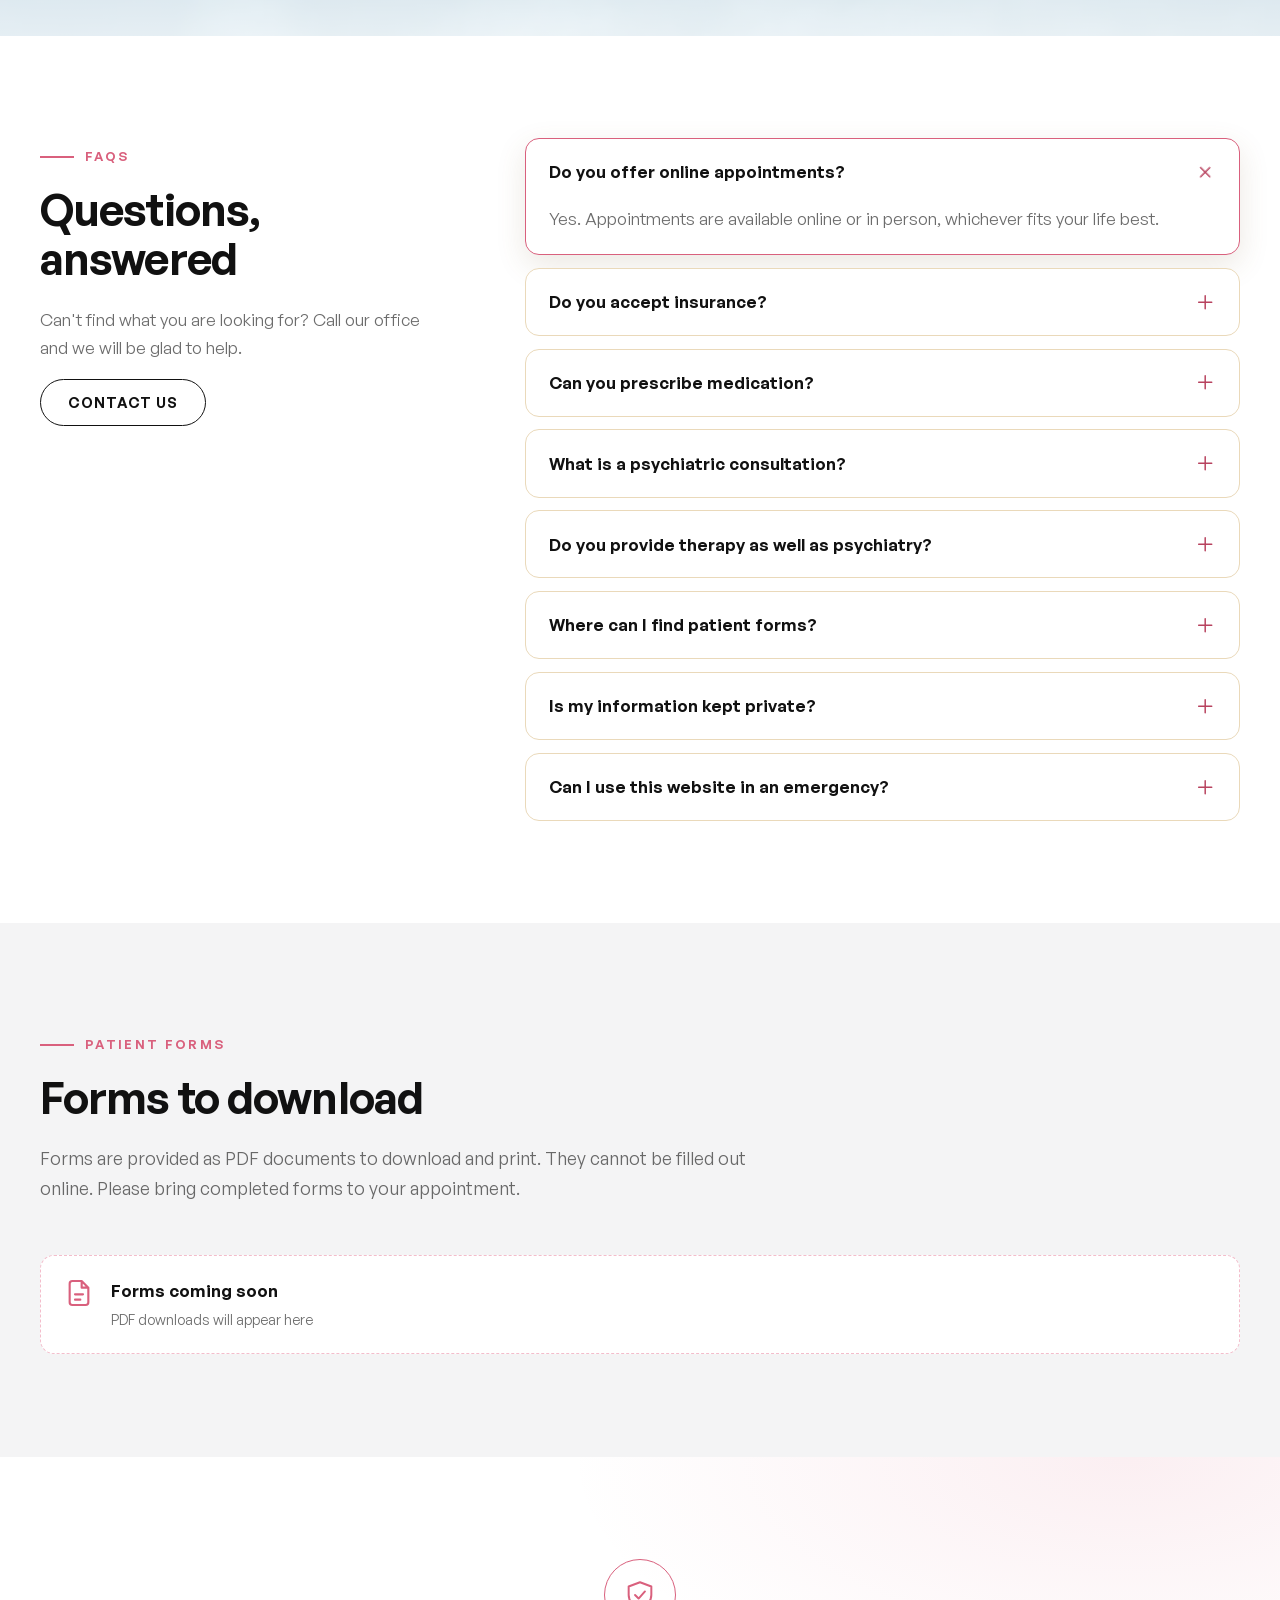
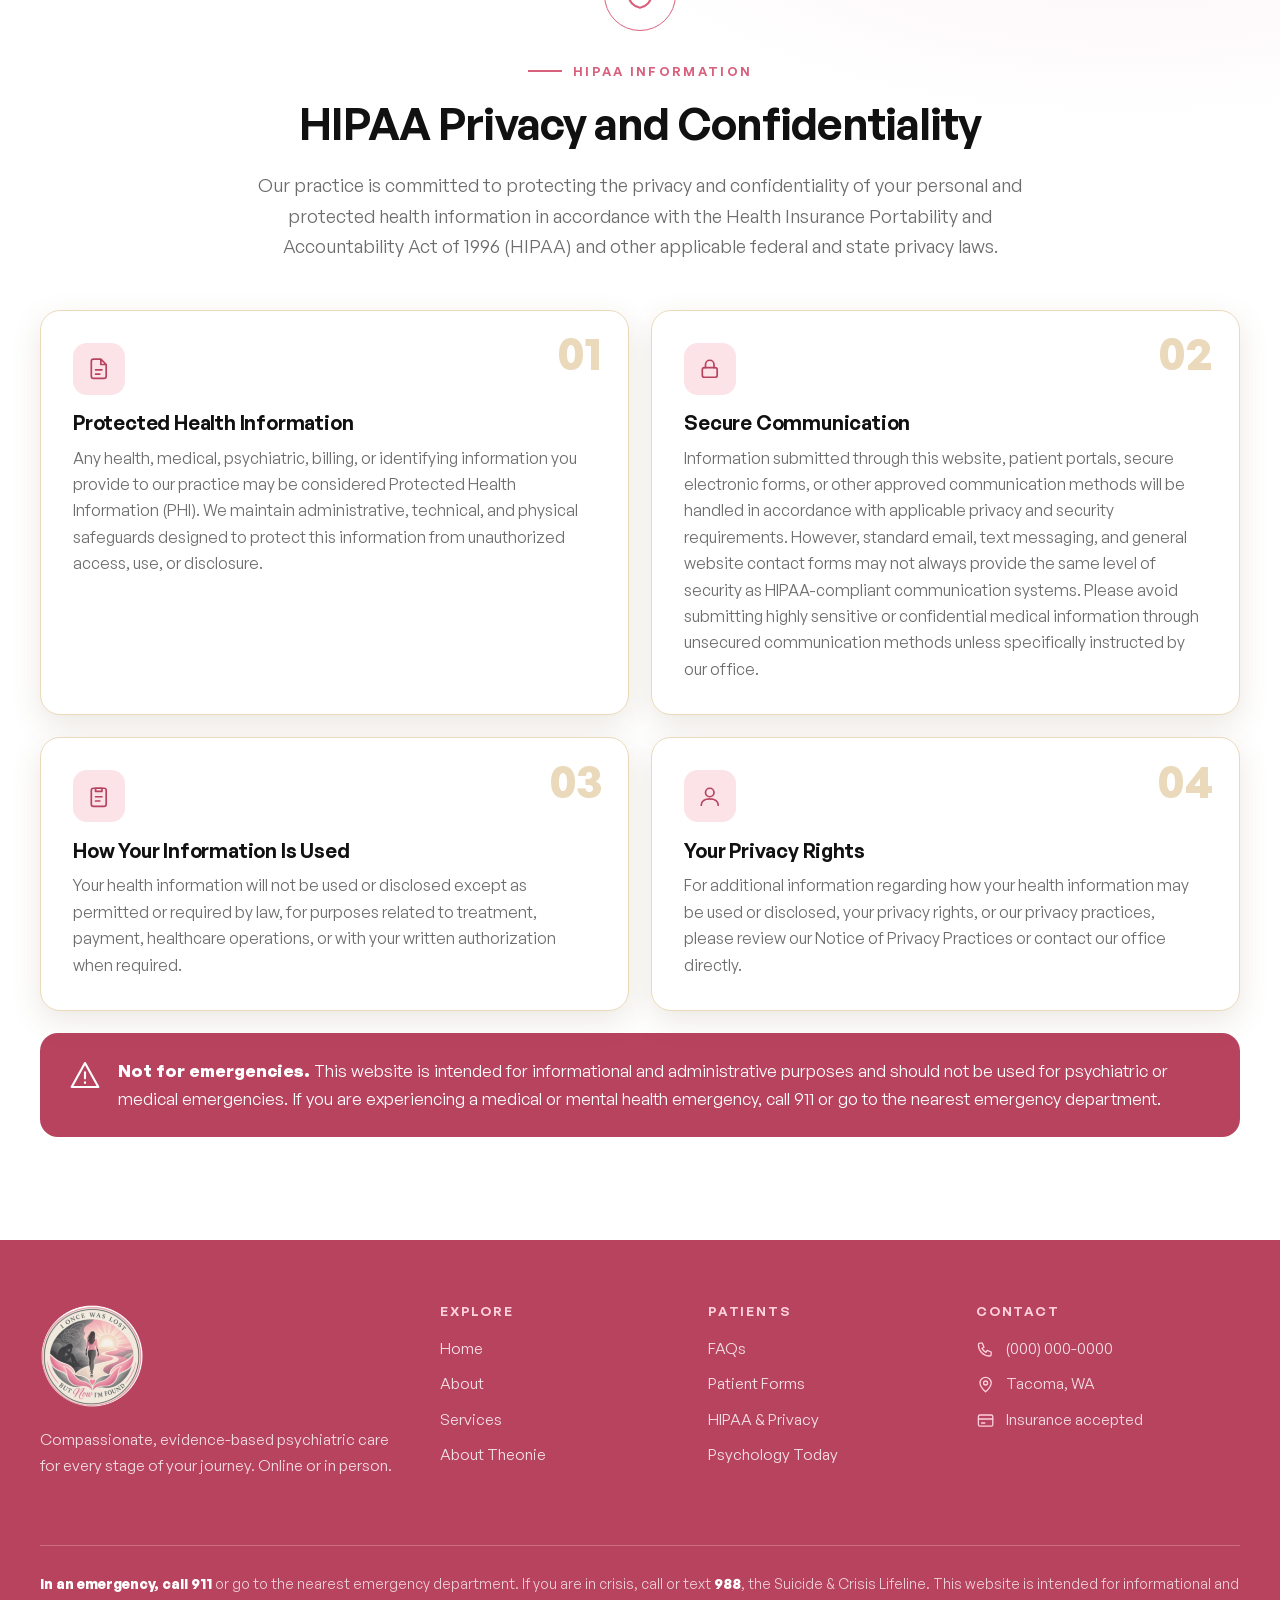
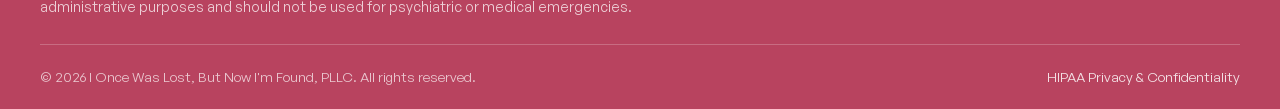
==== commit 621be6ba: "Add testimonial names Replaced the "Patient A/B/C" labels on the homepage testimonials with the name" ====
--- a/index.html
+++ b/index.html
@@ -325,21 +325,21 @@
     <div class="testimonials">
       <figure class="tcard">
         <svg class="icon q"><use href="#i-quote"/></svg>
-        <blockquote>Patient testimonial goes here. Add a short, genuine quote, shared with the patient's written permission.</blockquote>
-        <figcaption><span class="avatar">A</span><span><strong>Patient name or initials</strong><br>Type of care</span></figcaption>
-        <span class="sample">Sample text</span>
+        <h3>Compassionate &amp; Understanding</h3>
+        <blockquote>From my very first appointment, I felt heard and respected. I never felt rushed or judged. The care plan was explained clearly, and I finally felt like I had someone in my corner.</blockquote>
+        <figcaption><span class="avatar">E</span><span><strong>Emily Carter</strong><br>Psychiatric Care</span></figcaption>
       </figure>
       <figure class="tcard tcard--accent">
         <svg class="icon q"><use href="#i-quote"/></svg>
-        <blockquote>Patient testimonial goes here. Add a short, genuine quote, shared with the patient's written permission.</blockquote>
-        <figcaption><span class="avatar">B</span><span><strong>Patient name or initials</strong><br>Type of care</span></figcaption>
-        <span class="sample">Sample text</span>
+        <h3>Personalized Care</h3>
+        <blockquote>What I appreciated most was how personal the care felt. My concerns were taken seriously, and we worked together to find an approach that fit my goals and my everyday life.</blockquote>
+        <figcaption><span class="avatar">M</span><span><strong>Michael Anderson</strong><br>Psychiatric Consultation &amp; Medication Management</span></figcaption>
       </figure>
       <figure class="tcard">
         <svg class="icon q"><use href="#i-quote"/></svg>
-        <blockquote>Patient testimonial goes here. Add a short, genuine quote, shared with the patient's written permission.</blockquote>
-        <figcaption><span class="avatar">C</span><span><strong>Patient name or initials</strong><br>Type of care</span></figcaption>
-        <span class="sample">Sample text</span>
+        <h3>A Safe Place to Heal</h3>
+        <blockquote>Taking the first step was difficult, but I'm so glad I reached out. I found a safe and supportive environment where I could be honest about what I was going through and start moving forward.</blockquote>
+        <figcaption><span class="avatar">J</span><span><strong>Jessica Williams</strong><br>Behavioral Health Care</span></figcaption>
       </figure>
     </div>
   </div>
--- a/assets/styles.css
+++ b/assets/styles.css
@@ -338,12 +338,14 @@
 .testimonials { display: grid; grid-template-columns: repeat(3, 1fr); gap: 1.5rem; align-items: stretch; }
 .tcard { position: relative; margin: 0; padding: 2.2rem 2rem 2rem; display: flex; flex-direction: column; gap: 1.2rem; background: #fff; border: 1px solid var(--line); border-radius: var(--radius); box-shadow: var(--shadow); }
 .tcard .q { width: 2.6rem; height: 2.6rem; color: var(--rose); fill: currentColor; stroke: none; }
+.tcard h3 { margin: -.6rem 0 0; font-size: 1.1rem; }
 .tcard blockquote { margin: 0; font-size: 1.1rem; line-height: 1.65; }
 .tcard figcaption { display: flex; align-items: center; gap: .9rem; margin-top: auto; padding-top: 1.1rem; border-top: 1px solid var(--line); color: var(--muted); font-size: .92rem; line-height: 1.35; }
 .tcard figcaption strong { color: var(--navy); }
 .avatar { width: 46px; height: 46px; flex: none; display: grid; place-items: center; border-radius: 50%; background: var(--rose-soft); color: var(--rose-dark); font-weight: 700; }
 .tcard--accent { background: var(--rose-dark); border-color: var(--rose-dark); color: #fff; transform: translateY(-12px); }
 .tcard--accent .q { color: #fbe3e8; }
+.tcard--accent h3 { color: #fff; }
 .tcard--accent figcaption { border-color: rgba(255, 255, 255, .18); color: rgba(255, 255, 255, .8); }
 .tcard--accent figcaption strong { color: #fff; }
 .tcard--accent .avatar { background: rgba(255, 255, 255, .14); color: #fff; }
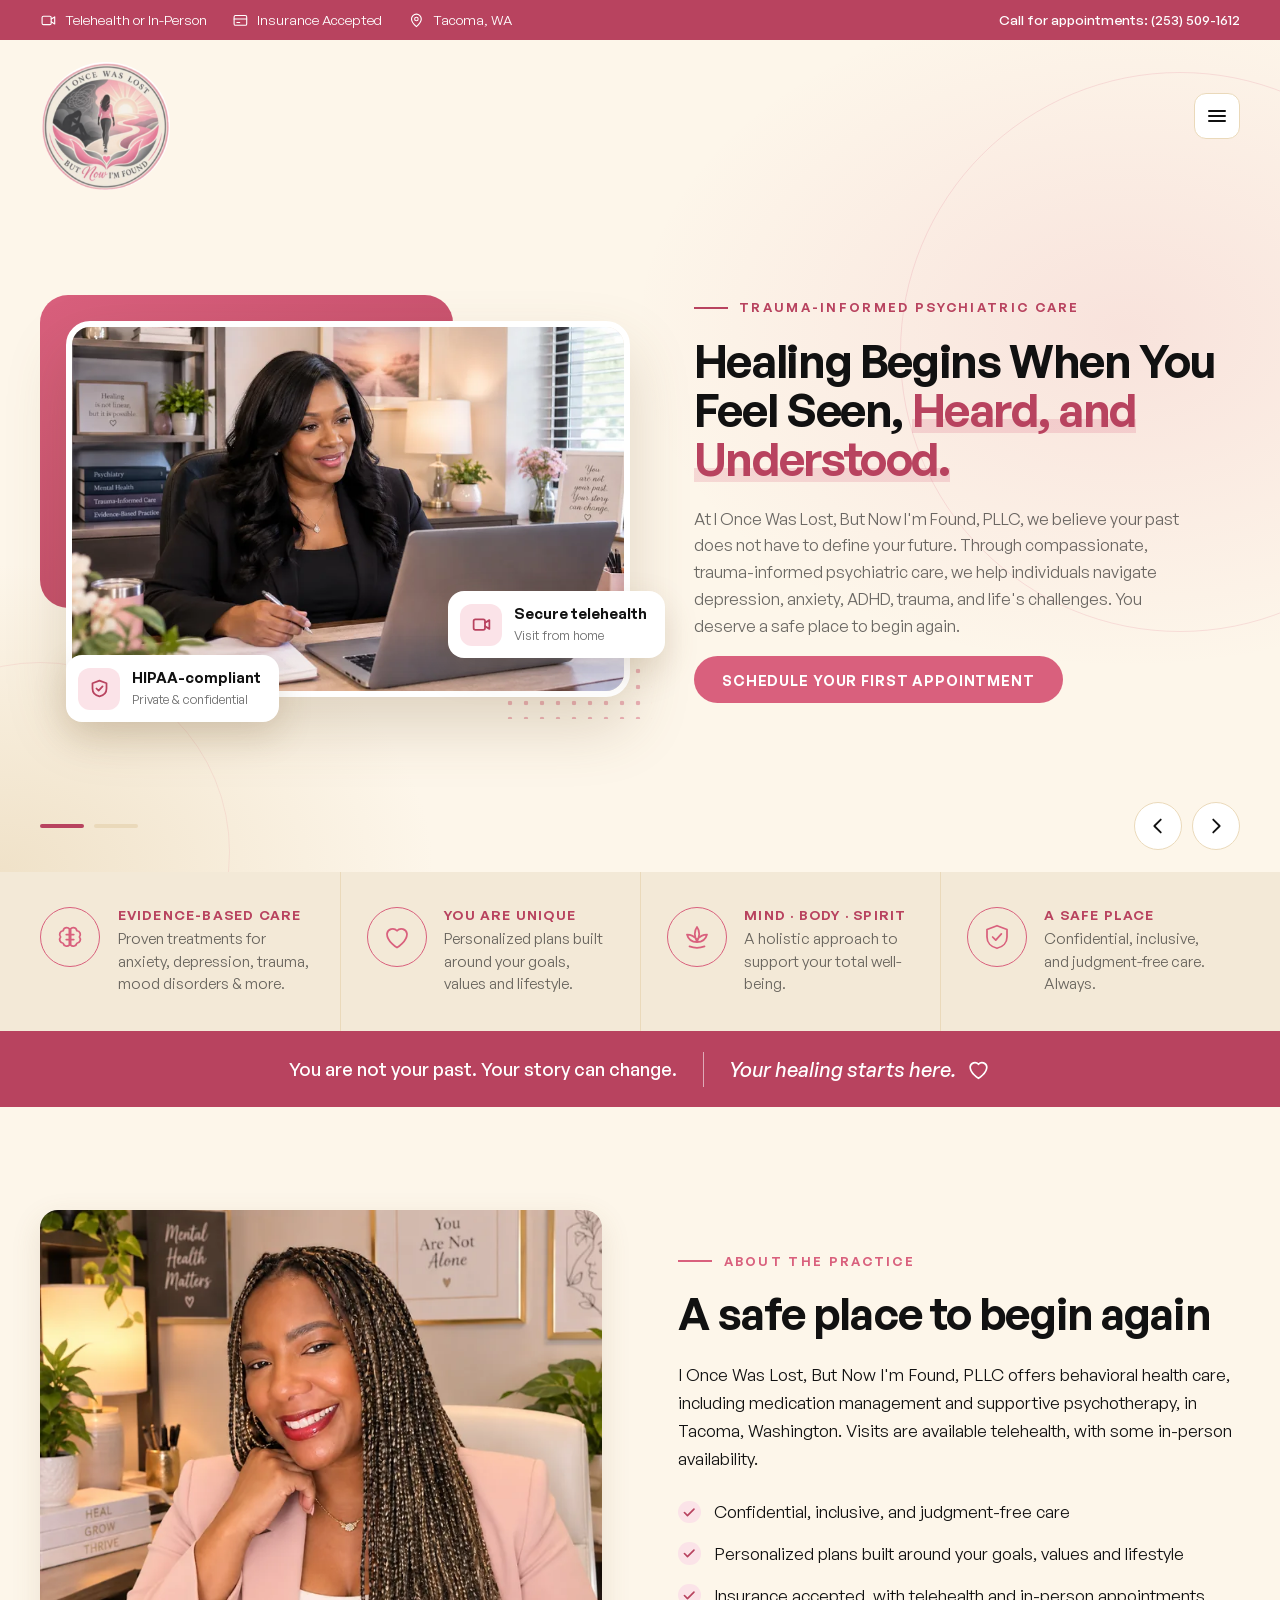
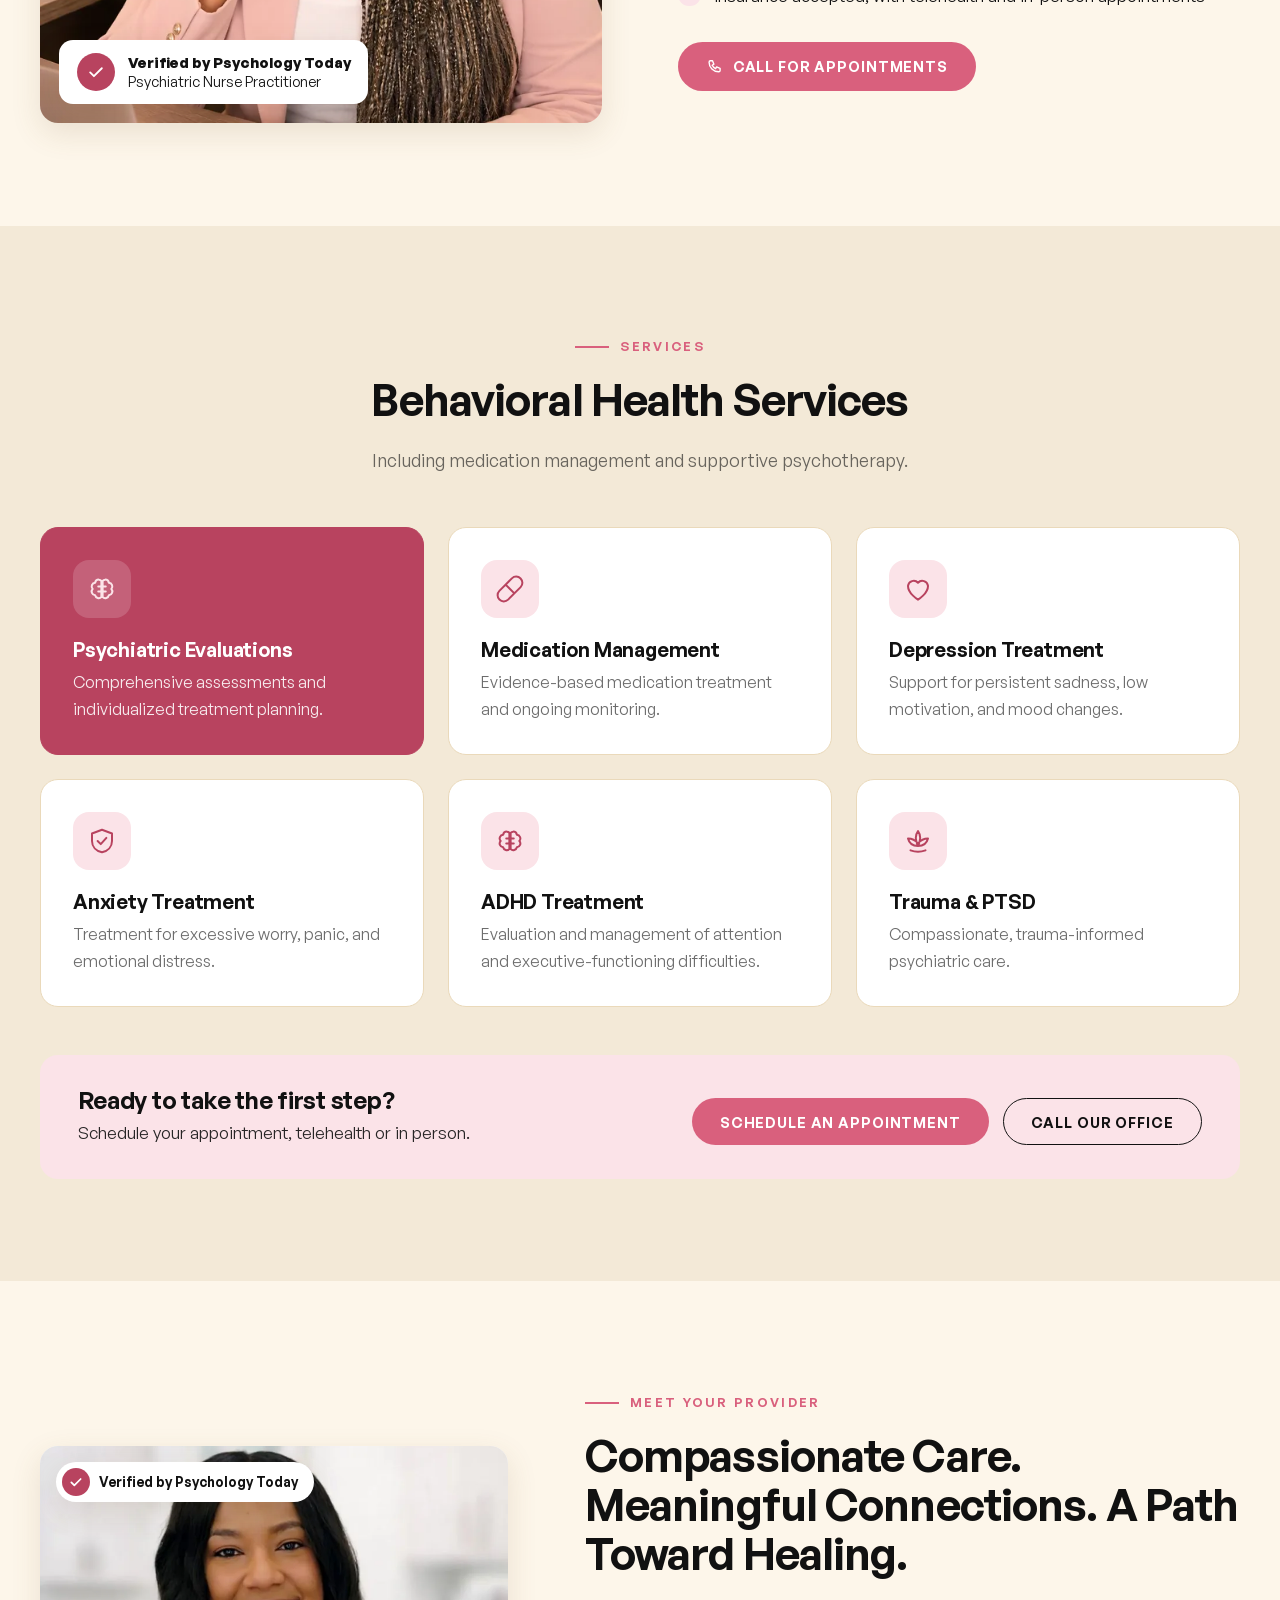
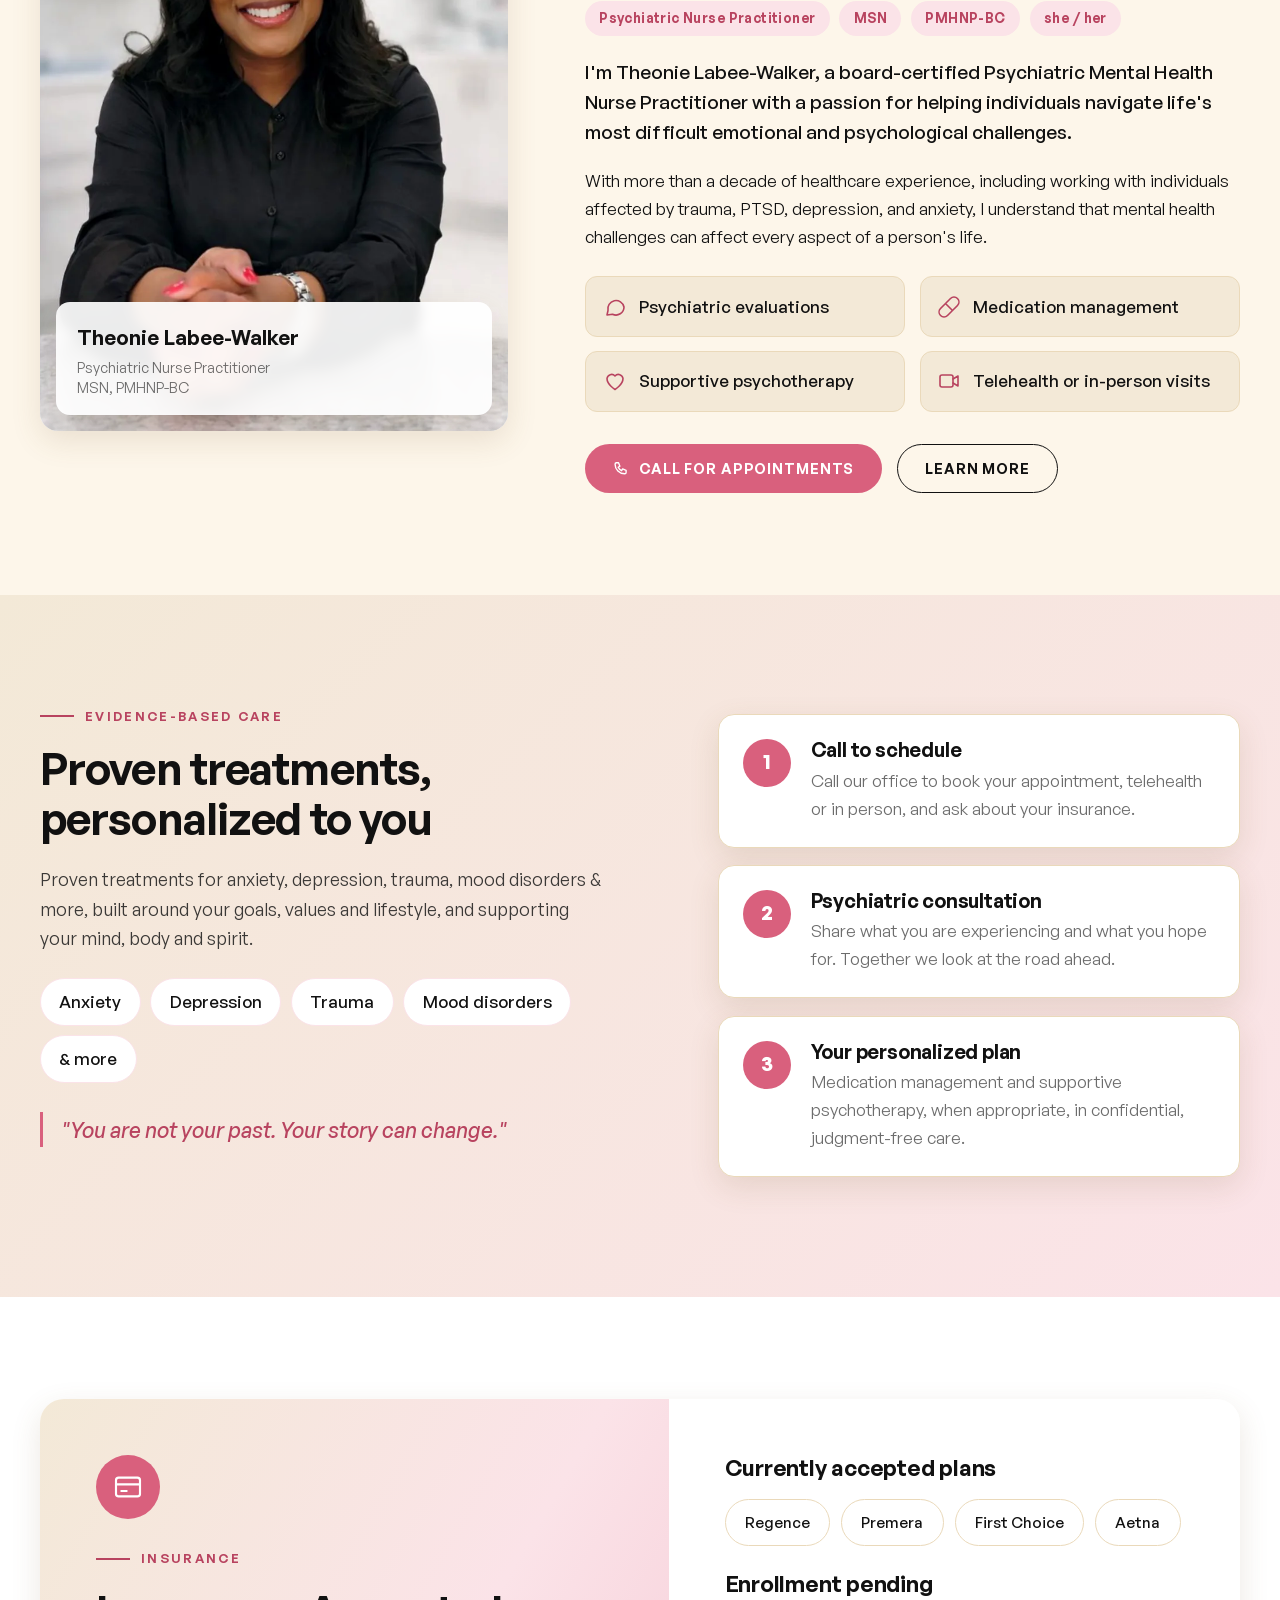
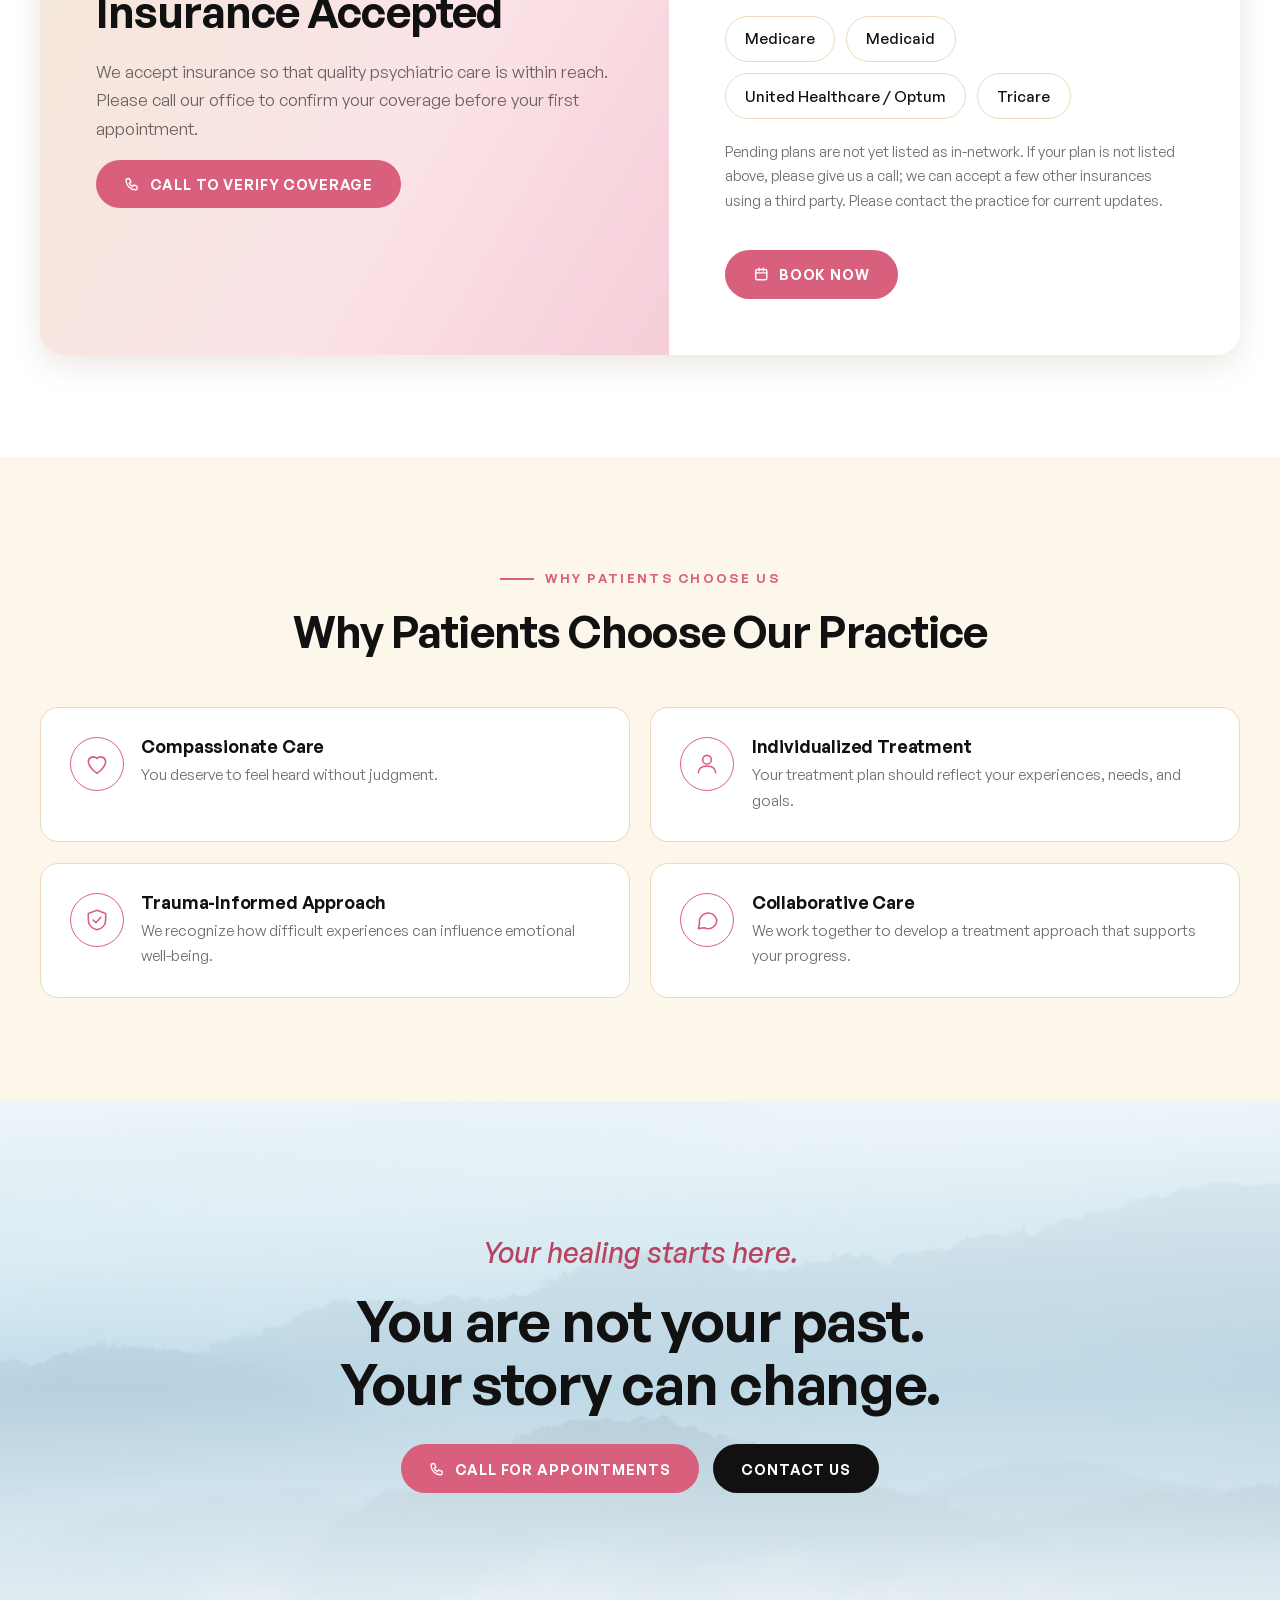
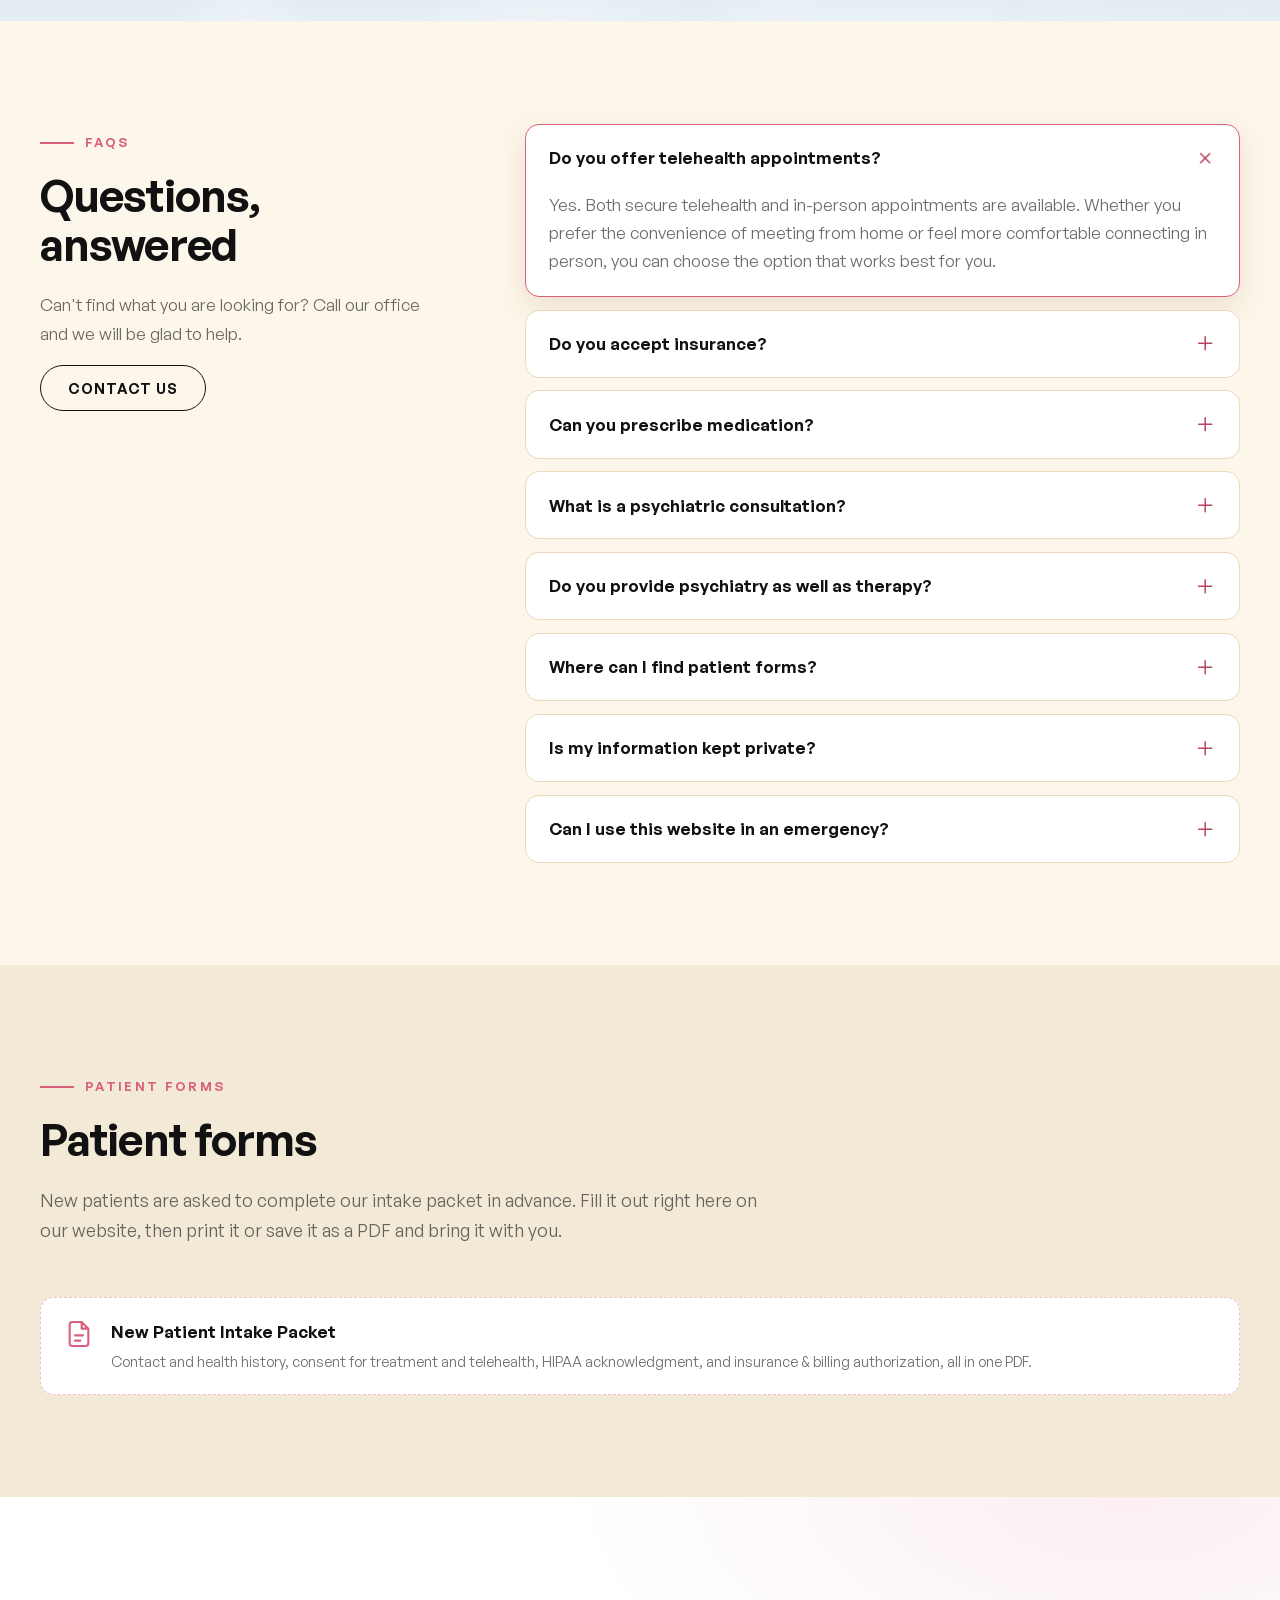
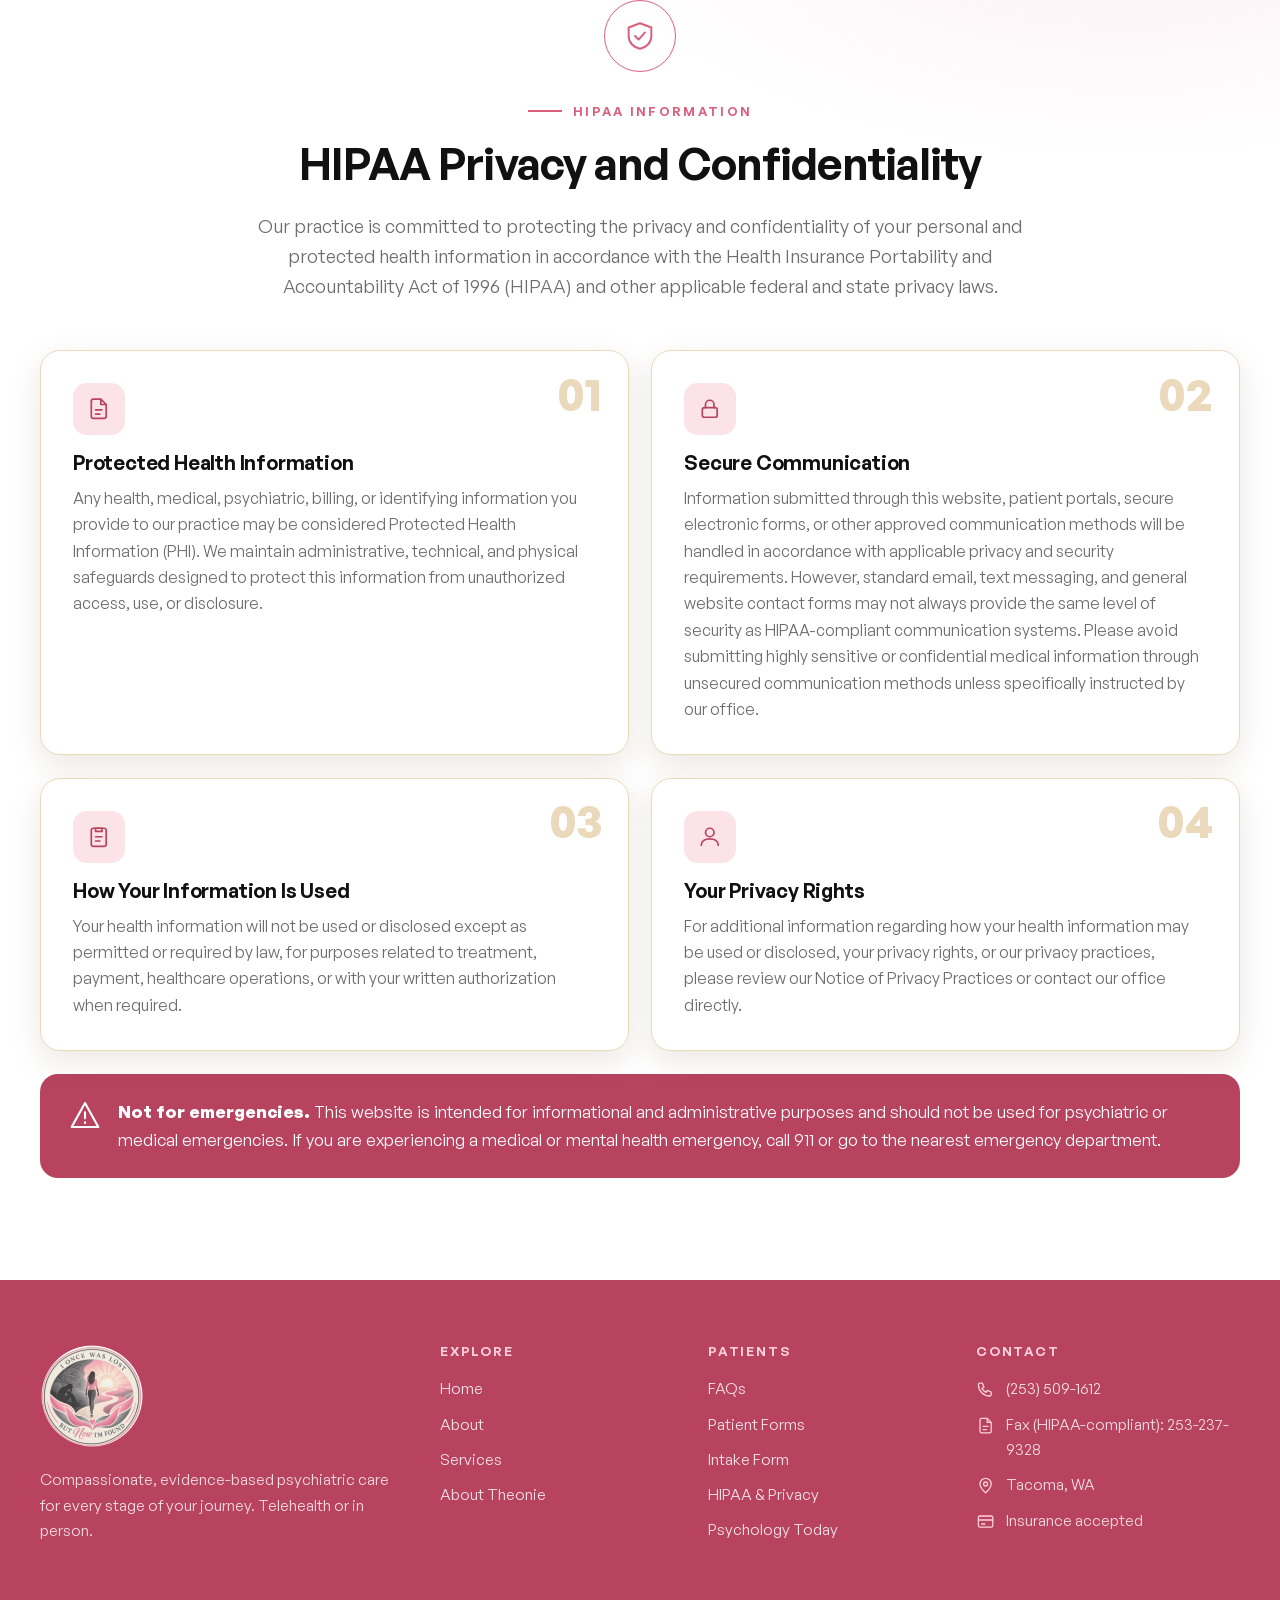
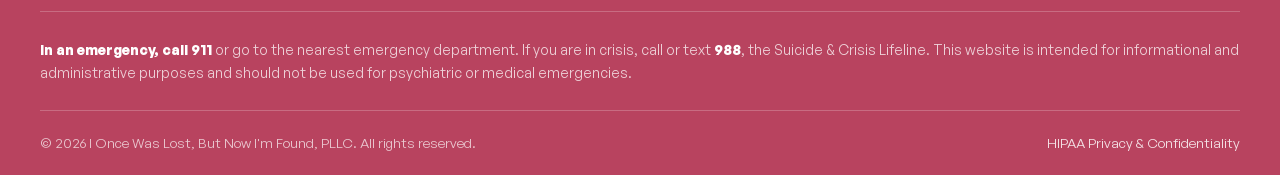
==== commit 1551bb4d: "Apply client brief, redesign hero and menu, add online intake form Update copy, services, FAQs, prov" ====
--- a/index.html
+++ b/index.html
@@ -4,12 +4,12 @@
 <meta charset="utf-8">
 <meta name="viewport" content="width=device-width, initial-scale=1">
 <title>I Once Was Lost, But Now I'm Found, PLLC | Psychiatry &amp; Behavioral Health in Tacoma, WA</title>
-<meta name="description" content="Compassionate, evidence-based psychiatry and behavioral health care in Tacoma, WA. Psychiatric consultation, medication management, online or in-person visits. Insurance accepted.">
+<meta name="description" content="Compassionate, evidence-based psychiatry and behavioral health care in Tacoma, WA. Psychiatric consultation, medication management, telehealth or in-person visits. Insurance accepted.">
 <meta name="theme-color" content="#ffffff">
 <link rel="icon" type="image/svg+xml" href="assets/logo-mark.svg">
 <link rel="preload" href="assets/fonts/GeneralSans-400.woff2" as="font" type="font/woff2" crossorigin>
 <link rel="preload" href="assets/fonts/GeneralSans-600.woff2" as="font" type="font/woff2" crossorigin>
-<link rel="stylesheet" href="assets/styles.css">
+<link rel="stylesheet" href="assets/styles.css?v=20261016i">
 </head>
 <body>
 
@@ -50,11 +50,11 @@
 <div class="topbar">
   <div class="container">
     <ul>
-      <li><svg class="icon"><use href="#i-video"/></svg>Online or In-Person</li>
+      <li><svg class="icon"><use href="#i-video"/></svg>Telehealth or In-Person</li>
       <li class="hide-sm"><svg class="icon"><use href="#i-card"/></svg>Insurance Accepted</li>
       <li class="hide-sm"><svg class="icon"><use href="#i-pin"/></svg>Tacoma, WA</li>
     </ul>
-    <a href="tel:+10000000000"><span class="hide-sm">Call for appointments: </span>(000) 000-0000</a>
+    <a href="tel:+12535091612"><span class="hide-sm">Call for appointments: </span>(253) 509-1612</a>
   </div>
 </div>
 
@@ -69,16 +69,27 @@
       <svg class="icon i-close"><use href="#i-close"/></svg>
     </button>
     <nav class="nav" id="site-nav" aria-label="Main">
+      <div class="nav-top"><span>Menu</span><button class="nav-close" type="button" aria-label="Close menu"><svg class="icon"><use href="#i-close"/></svg></button></div>
       <ul class="nav-links">
-        <li><a href="index.html" class="is-active">Home</a></li>
-        <li><a href="about.html">About</a></li>
-        <li><a href="services.html">Services</a></li>
-        <li><a href="provider.html">About Theonie</a></li>
-        <li><a href="faqs.html">FAQs</a></li>
-        <li><a href="forms.html">Forms</a></li>
-        <li><a href="contact.html">Contact</a></li>
-      </ul>
-      <a class="btn" href="tel:+10000000000"><svg class="icon"><use href="#i-phone"/></svg>Call for appointments</a>
+        <li><a href="index.html" class="is-active"><span class="nl-ic"><svg class="icon"><use href="#i-home"/></svg></span><span class="nl-tx"><strong>Home</strong><small>Welcome to our practice</small></span></a></li>
+        <li><a href="about.html"><span class="nl-ic"><svg class="icon"><use href="#i-heart"/></svg></span><span class="nl-tx"><strong>About</strong><small>Our mission &amp; approach</small></span></a></li>
+        <li><a href="services.html"><span class="nl-ic"><svg class="icon"><use href="#i-brain"/></svg></span><span class="nl-tx"><strong>Services</strong><small>Evaluations, medication &amp; therapy</small></span></a></li>
+        <li><a href="provider.html"><span class="nl-ic"><svg class="icon"><use href="#i-user"/></svg></span><span class="nl-tx"><strong>About Theonie</strong><small>Meet your provider</small></span></a></li>
+        <li><a href="faqs.html"><span class="nl-ic"><svg class="icon"><use href="#i-chat"/></svg></span><span class="nl-tx"><strong>FAQs</strong><small>Answers to common questions</small></span></a></li>
+        <li><a href="forms.html"><span class="nl-ic"><svg class="icon"><use href="#i-file"/></svg></span><span class="nl-tx"><strong>Forms</strong><small>New patient intake packet</small></span></a></li>
+        <li><a href="intake-form.html"><span class="nl-ic"><svg class="icon"><use href="#i-clipboard"/></svg></span><span class="nl-tx"><strong>Intake Form</strong><small>Fill out online</small></span></a></li>
+        <li><a href="contact.html"><span class="nl-ic"><svg class="icon"><use href="#i-mail"/></svg></span><span class="nl-tx"><strong>Contact</strong><small>Call, email or visit</small></span></a></li>
+      </ul>
+      <div class="nav-side">
+        <span class="ns-eyebrow">Get in touch</span>
+        <h3>Ready to begin again?</h3>
+        <ul class="ns-list">
+          <li><svg class="icon"><use href="#i-phone"/></svg><a href="tel:+12535091612">(253) 509-1612</a></li>
+          <li><svg class="icon"><use href="#i-mail"/></svg><a href="mailto:theonielabee@gmail.com">theonielabee@gmail.com</a></li>
+          <li><svg class="icon"><use href="#i-pin"/></svg><span>Lakewood, WA 98499</span></li>
+        </ul>
+        <a class="btn btn--white" href="tel:+12535091612"><svg class="icon"><use href="#i-phone"/></svg>Call for appointments</a>
+      </div>
     </nav>
   </div>
 </header>
@@ -89,47 +100,49 @@
 <section class="hero" id="top" aria-roledescription="carousel" aria-label="Welcome">
   <div class="slides" aria-live="off">
 
-    <div class="slide is-active" role="group" aria-roledescription="slide" aria-label="1 of 3" style="--pos: 50% 45%">
-      <picture>
-        <source type="image/webp" srcset="assets/img/ridge-800.webp 800w, assets/img/ridge-1400.webp 1400w, assets/img/ridge-2000.webp 2000w" sizes="100vw">
-        <img src="assets/img/ridge-1400.jpg" srcset="assets/img/ridge-800.jpg 800w, assets/img/ridge-1400.jpg 1400w, assets/img/ridge-2000.jpg 2000w" sizes="100vw" alt="" fetchpriority="high" decoding="async">
-      </picture>
-      <div class="container slide-content">
-        <h2><span class="ln">You are not your past.</span><span class="ln"><em>Your story can change.</em></span></h2>
-        <p class="lead">Personalized plans built around your goals, values and lifestyle.</p>
-        <div class="hero-actions">
-          <a class="btn" href="tel:+10000000000"><svg class="icon"><use href="#i-phone"/></svg>Call for appointments</a>
-          <a class="btn btn--ghost" href="about.html">About the practice</a>
+    <div class="slide slide--reverse is-active" role="group" aria-roledescription="slide" aria-label="1 of 2">
+      <div class="container slide-inner">
+        <div class="slide-content">
+          <span class="eyebrow">Trauma-Informed Psychiatric Care</span>
+          <h1>Healing Begins When You Feel Seen, <em>Heard, and Understood.</em></h1>
+          <p class="lead">At I Once Was Lost, But Now I'm Found, PLLC, we believe your past does not have to define your future. Through compassionate, trauma-informed psychiatric care, we help individuals navigate depression, anxiety, ADHD, trauma, and life's challenges. You deserve a safe place to begin again.</p>
+          <div class="hero-actions">
+            <a class="btn" href="contact.html">Schedule Your First Appointment</a>
+          </div>
         </div>
-      </div>
-    </div>
-
-    <div class="slide slide--right" role="group" aria-roledescription="slide" aria-label="2 of 3" style="--pos: 50% 42%">
-      <picture>
-        <source type="image/webp" srcset="assets/img/meditate-800.webp 800w, assets/img/meditate-1400.webp 1400w, assets/img/meditate-2000.webp 2000w" sizes="100vw">
-        <img src="assets/img/meditate-1400.jpg" srcset="assets/img/meditate-800.jpg 800w, assets/img/meditate-1400.jpg 1400w, assets/img/meditate-2000.jpg 2000w" sizes="100vw" alt="" loading="lazy" decoding="async">
-      </picture>
-      <div class="container slide-content">
-        <h1><span class="ln"><em>Healing</em> Mind. Restoring Hope.</span><span class="ln">Reclaiming You.</span></h1>
-        <p class="lead">Compassionate, evidence-based psychiatric care for every stage of your journey.</p>
-        <div class="hero-actions">
-          <a class="btn" href="tel:+10000000000"><svg class="icon"><use href="#i-phone"/></svg>Call for appointments</a>
-          <a class="btn btn--ghost" href="services.html">Our services</a>
+        <div class="slide-media">
+          <div class="media-frame">
+            <picture>
+              <source type="image/webp" srcset="assets/img/hero-telehealth-800.webp 800w, assets/img/hero-telehealth-1400.webp 1400w, assets/img/hero-telehealth-2000.webp 2000w" sizes="(max-width: 860px) 100vw, 45vw">
+              <img src="assets/img/hero-telehealth-1400.jpg" srcset="assets/img/hero-telehealth-800.jpg 800w, assets/img/hero-telehealth-1400.jpg 1400w, assets/img/hero-telehealth-2000.jpg 2000w" sizes="(max-width: 860px) 100vw, 45vw" width="1536" height="1024" alt="Theonie Labee-Walker meeting with a patient by secure telehealth video" fetchpriority="high" decoding="async">
+            </picture>
+          </div>
+          <div class="float-card float-card--a"><span class="fc-ic"><svg class="icon"><use href="#i-video"/></svg></span><div><strong>Secure telehealth</strong><small>Visit from home</small></div></div>
+          <div class="float-card float-card--b"><span class="fc-ic"><svg class="icon"><use href="#i-shield"/></svg></span><div><strong>HIPAA-compliant</strong><small>Private &amp; confidential</small></div></div>
         </div>
       </div>
     </div>
 
-    <div class="slide" role="group" aria-roledescription="slide" aria-label="3 of 3" style="--pos: 55% 40%">
-      <picture>
-        <source type="image/webp" srcset="assets/img/online-800.webp 800w, assets/img/online-1400.webp 1400w, assets/img/online-2000.webp 2000w" sizes="100vw">
-        <img src="assets/img/online-1400.jpg" srcset="assets/img/online-800.jpg 800w, assets/img/online-1400.jpg 1400w, assets/img/online-2000.jpg 2000w" sizes="100vw" alt="" loading="lazy" decoding="async">
-      </picture>
-      <div class="container slide-content">
-        <h2><span class="ln">Online or in person.</span><span class="ln"><em>Insurance accepted.</em></span></h2>
-        <p class="lead">Psychiatric consultation and medication management, wherever you feel most comfortable.</p>
-        <div class="hero-actions">
-          <a class="btn" href="tel:+10000000000"><svg class="icon"><use href="#i-phone"/></svg>Call for appointments</a>
-          <a class="btn btn--ghost" href="contact.html">Contact us</a>
+    <div class="slide" role="group" aria-roledescription="slide" aria-label="2 of 2">
+      <div class="container slide-inner">
+        <div class="slide-content">
+          <span class="eyebrow">Telehealth &amp; In-Person Visits</span>
+          <h2><span class="ln">You are not your past.</span><span class="ln"><em>Your story can change.</em></span></h2>
+          <p class="lead">Personalized plans built around your goals, values and lifestyle, so you can move forward with clarity and confidence.</p>
+          <div class="hero-actions">
+            <a class="btn" href="tel:+12535091612"><svg class="icon"><use href="#i-phone"/></svg>Call for appointments</a>
+            <a class="btn btn--outline" href="about.html">About the practice</a>
+          </div>
+        </div>
+        <div class="slide-media">
+          <div class="media-frame">
+            <picture>
+              <source type="image/webp" srcset="assets/img/hero-family-800.webp 800w, assets/img/hero-family-1400.webp 1400w, assets/img/hero-family-2000.webp 2000w" sizes="(max-width: 860px) 100vw, 45vw">
+              <img src="assets/img/hero-family-1400.jpg" srcset="assets/img/hero-family-800.jpg 800w, assets/img/hero-family-1400.jpg 1400w, assets/img/hero-family-2000.jpg 2000w" sizes="(max-width: 860px) 100vw, 45vw" width="1536" height="1024" alt="A multigenerational family" loading="lazy" decoding="async">
+            </picture>
+          </div>
+          <div class="float-card float-card--a"><span class="fc-ic"><svg class="icon"><use href="#i-heart"/></svg></span><div><strong>Individualized care</strong><small>Built around you</small></div></div>
+          <div class="float-card float-card--b"><span class="fc-ic"><svg class="icon"><use href="#i-lotus"/></svg></span><div><strong>Whole-person care</strong><small>Mind &middot; body &middot; spirit</small></div></div>
         </div>
       </div>
     </div>
@@ -165,20 +178,20 @@
   <div class="container split">
     <div class="about-art">
       <picture>
-        <source type="image/webp" srcset="assets/img/session-700.webp 700w, assets/img/session-1100.webp 1100w, assets/img/session-1600.webp 1600w" sizes="(max-width: 860px) 100vw, 560px">
-        <img src="assets/img/session-1100.jpg" srcset="assets/img/session-700.jpg 700w, assets/img/session-1100.jpg 1100w, assets/img/session-1600.jpg 1600w" sizes="(max-width: 860px) 100vw, 560px" alt="A counseling session with a therapist and two clients" width="1100" height="734" loading="lazy" decoding="async">
+        <source type="image/webp" srcset="assets/img/about-blazer-700.webp 700w, assets/img/about-blazer-1100.webp 1100w, assets/img/about-blazer-1600.webp 1600w" sizes="(max-width: 860px) 100vw, 560px">
+        <img src="assets/img/about-blazer-1100.jpg" srcset="assets/img/about-blazer-700.jpg 700w, assets/img/about-blazer-1100.jpg 1100w, assets/img/about-blazer-1600.jpg 1600w" sizes="(max-width: 860px) 100vw, 560px" alt="Theonie Labee-Walker, MSN, PMHNP-BC" width="1100" height="1005" loading="lazy" decoding="async">
       </picture>
       <div class="about-tag"><span class="dot"><svg class="icon"><use href="#i-check"/></svg></span><span><strong>Verified by Psychology Today</strong><br>Psychiatric Nurse Practitioner</span></div>
     </div>
     <div>
       <span class="eyebrow">About the practice</span>
       <h2>A safe place to begin again</h2>
-      <p>I Once Was Lost, But Now I'm Found, PLLC offers psychiatry services and behavioral health care, covering both psychiatry and therapy, in Tacoma, Washington. Visits are available online or in person.</p>      <ul class="checks">
+      <p>I Once Was Lost, But Now I'm Found, PLLC offers behavioral health care, including medication management and supportive psychotherapy, in Tacoma, Washington. Visits are available telehealth, with some in-person availability.</p>      <ul class="checks">
         <li><svg class="icon"><use href="#i-check"/></svg><span>Confidential, inclusive, and judgment-free care</span></li>
         <li><svg class="icon"><use href="#i-check"/></svg><span>Personalized plans built around your goals, values and lifestyle</span></li>
-        <li><svg class="icon"><use href="#i-check"/></svg><span>Insurance accepted, with online and in-person appointments</span></li>
-      </ul>
-      <a class="btn" href="tel:+10000000000"><svg class="icon"><use href="#i-phone"/></svg>Call for appointments</a>
+        <li><svg class="icon"><use href="#i-check"/></svg><span>Insurance accepted, with telehealth and in-person appointments</span></li>
+      </ul>
+      <a class="btn" href="tel:+12535091612"><svg class="icon"><use href="#i-phone"/></svg>Call for appointments</a>
     </div>
   </div>
 </section>
@@ -188,47 +201,50 @@
   <div class="container">
     <div class="section-head center">
       <span class="eyebrow">Services</span>
-      <h2>Psychiatry &amp; behavioral health care</h2>
-      <p>Support for the mind, in the way that works for you.</p>
+      <h2>Behavioral Health Services</h2>
+      <p>Including medication management and supportive psychotherapy.</p>
     </div>
     <div class="cards">
       <article class="card card--feature">
         <div class="ic"><svg class="icon"><use href="#i-brain"/></svg></div>
-        <h3>Psychiatry Services</h3>
-        <p>Behavioral health care that covers both psychiatry and therapy, all in one practice.</p>
+        <h3>Psychiatric Evaluations</h3>
+        <p>Comprehensive assessments and individualized treatment planning.</p>
+      </article>
+      <article class="card">
+        <div class="ic"><svg class="icon"><use href="#i-pill"/></svg></div>
+        <h3>Medication Management</h3>
+        <p>Evidence-based medication treatment and ongoing monitoring.</p>
       </article>
       <article class="card">
         <div class="ic"><svg class="icon"><use href="#i-heart"/></svg></div>
-        <h3>Mental Health Services</h3>
-        <p>Compassionate support for anxiety, depression, trauma, mood disorders and more.</p>
+        <h3>Depression Treatment</h3>
+        <p>Support for persistent sadness, low motivation, and mood changes.</p>
       </article>
       <article class="card">
-        <div class="ic"><svg class="icon"><use href="#i-chat"/></svg></div>
-        <h3>Psychiatric Consultation</h3>
-        <p>A thoughtful evaluation to understand what you are experiencing and plan next steps together.</p>
+        <div class="ic"><svg class="icon"><use href="#i-shield"/></svg></div>
+        <h3>Anxiety Treatment</h3>
+        <p>Treatment for excessive worry, panic, and emotional distress.</p>
       </article>
       <article class="card">
-        <div class="ic"><svg class="icon"><use href="#i-video"/></svg></div>
-        <h3>Online or In-Person</h3>
-        <p>Meet from the comfort of home, or visit the office. Choose the format that fits your life.</p>
+        <div class="ic"><svg class="icon"><use href="#i-brain"/></svg></div>
+        <h3>ADHD Treatment</h3>
+        <p>Evaluation and management of attention and executive-functioning difficulties.</p>
       </article>
       <article class="card">
-        <div class="ic"><svg class="icon"><use href="#i-pill"/></svg></div>
-        <h3>Prescription of Medicine</h3>
-        <p>Medication evaluation and management when it is the right choice for you.</p>
-      </article>
-      <article class="card">
-        <div class="ic"><svg class="icon"><use href="#i-card"/></svg></div>
-        <h3>Insurance Accepted</h3>
-        <p>We accept insurance. Call the office to confirm your coverage before your first visit.</p>
+        <div class="ic"><svg class="icon"><use href="#i-lotus"/></svg></div>
+        <h3>Trauma &amp; PTSD</h3>
+        <p>Compassionate, trauma-informed psychiatric care.</p>
       </article>
     </div>
     <div class="cta-band">
       <div>
         <h3>Ready to take the first step?</h3>
-        <p>Call our office to schedule your appointment.</p>
-      </div>
-      <a class="btn" href="tel:+10000000000"><svg class="icon"><use href="#i-phone"/></svg>Call for appointments</a>
+        <p>Schedule your appointment, telehealth or in person.</p>
+      </div>
+      <div class="hero-actions">
+        <a class="btn" href="contact.html">Schedule an Appointment</a>
+        <a class="btn btn--outline" href="tel:+12535091612">Call Our Office</a>
+      </div>
     </div>
   </div>
 </section>
@@ -238,33 +254,32 @@
   <div class="container provider">
     <div class="portrait">
       <picture>
-        <source type="image/webp" srcset="assets/img/provider-600.webp 600w, assets/img/provider-900.webp 900w, assets/img/provider-1200.webp 1200w" sizes="(max-width: 860px) 100vw, 480px">
-        <img src="assets/img/provider-900.jpg" srcset="assets/img/provider-600.jpg 600w, assets/img/provider-900.jpg 900w, assets/img/provider-1200.jpg 1200w" sizes="(max-width: 860px) 100vw, 480px" alt="Balanced stacked stones, a symbol of calm and steadiness" width="900" height="1350" loading="lazy" decoding="async">
+        <source type="image/webp" srcset="assets/img/hero-primary-800.webp 800w, assets/img/hero-primary-1400.webp 1400w" sizes="(max-width: 860px) 100vw, 480px">
+        <img src="assets/img/hero-primary-800.jpg" srcset="assets/img/hero-primary-800.jpg 800w, assets/img/hero-primary-1400.jpg 1400w" sizes="(max-width: 860px) 100vw, 480px" alt="Theonie Labee-Walker, MSN, PMHNP-BC" width="800" height="1181" loading="lazy" decoding="async">
       </picture>
       <div class="portrait-badge"><span class="dot"><svg class="icon"><use href="#i-check"/></svg></span>Verified by Psychology Today</div>
-      <div class="portrait-card"><strong>Theonie Labee</strong><span>Psychiatric Nurse Practitioner<br>MSN, ARNP, PMHNP</span></div>
+      <div class="portrait-card"><strong>Theonie Labee-Walker</strong><span>Psychiatric Nurse Practitioner<br>MSN, PMHNP-BC</span></div>
     </div>
     <div>
       <span class="eyebrow">Meet your provider</span>
-      <h2>About Theonie Labee</h2>
+      <h2>Compassionate Care. Meaningful Connections. A Path Toward Healing.</h2>
       <ul class="creds">
         <li>Psychiatric Nurse Practitioner</li>
         <li>MSN</li>
-        <li>ARNP</li>
-        <li>PMHNP</li>
+        <li>PMHNP-BC</li>
         <li>she / her</li>
       </ul>
-      <p class="lead-p">Theonie Labee is a psychiatric nurse practitioner providing psychiatry and behavioral health care at I Once Was Lost, But Now I'm Found, PLLC in Tacoma, Washington.</p>
-      <p>As a Psychiatric-Mental Health Nurse Practitioner, Theonie offers psychiatric consultation, prescription of medicine when it is appropriate, and support that covers both psychiatry and therapy, so you can receive care for your mind in one trusted place.</p>
+      <p class="lead-p">I'm Theonie Labee-Walker, a board-certified Psychiatric Mental Health Nurse Practitioner with a passion for helping individuals navigate life's most difficult emotional and psychological challenges.</p>
+      <p>With more than a decade of healthcare experience, including working with individuals affected by trauma, PTSD, depression, and anxiety, I understand that mental health challenges can affect every aspect of a person's life.</p>
       <ul class="highlights">
-        <li><svg class="icon"><use href="#i-chat"/></svg><span>Psychiatric consultation</span></li>
-        <li><svg class="icon"><use href="#i-pill"/></svg><span>Prescription of medicine</span></li>
-        <li><svg class="icon"><use href="#i-heart"/></svg><span>Behavioral health &amp; therapy</span></li>
-        <li><svg class="icon"><use href="#i-video"/></svg><span>Online or in-person visits</span></li>
+        <li><svg class="icon"><use href="#i-chat"/></svg><span>Psychiatric evaluations</span></li>
+        <li><svg class="icon"><use href="#i-pill"/></svg><span>Medication management</span></li>
+        <li><svg class="icon"><use href="#i-heart"/></svg><span>Supportive psychotherapy</span></li>
+        <li><svg class="icon"><use href="#i-video"/></svg><span>Telehealth or in-person visits</span></li>
       </ul>
       <div class="hero-actions">
-        <a class="btn" href="tel:+10000000000"><svg class="icon"><use href="#i-phone"/></svg>Call for appointments</a>
-        <a class="btn btn--outline" href="https://www.psychologytoday.com/us/psychiatrists/i-once-was-lost-but-now-i-m-found-pllc-tacoma-wa/1693628" target="_blank" rel="noopener">Psychology Today profile</a>
+        <a class="btn" href="tel:+12535091612"><svg class="icon"><use href="#i-phone"/></svg>Call for appointments</a>
+        <a class="btn btn--outline" href="provider.html">Learn More</a>
       </div>
     </div>
   </div>
@@ -283,9 +298,9 @@
       <p class="quote-line">"You are not your past. Your story can change."</p>
     </div>
     <ol class="steps">
-      <li><span class="num">1</span><div><h3>Call to schedule</h3><p>Call our office to book your appointment, online or in person, and ask about your insurance.</p></div></li>
+      <li><span class="num">1</span><div><h3>Call to schedule</h3><p>Call our office to book your appointment, telehealth or in person, and ask about your insurance.</p></div></li>
       <li><span class="num">2</span><div><h3>Psychiatric consultation</h3><p>Share what you are experiencing and what you hope for. Together we look at the road ahead.</p></div></li>
-      <li><span class="num">3</span><div><h3>Your personalized plan</h3><p>Psychiatry and therapy, with prescription of medicine when appropriate, in confidential, judgment-free care.</p></div></li>
+      <li><span class="num">3</span><div><h3>Your personalized plan</h3><p>Medication management and supportive psychotherapy, when appropriate, in confidential, judgment-free care.</p></div></li>
     </ol>
   </div>
 </section>
@@ -299,16 +314,19 @@
         <span class="eyebrow">Insurance</span>
         <h2>Insurance Accepted</h2>
         <p>We accept insurance so that quality psychiatric care is within reach. Please call our office to confirm your coverage before your first appointment.</p>
-        <a class="btn" href="tel:+10000000000"><svg class="icon"><use href="#i-phone"/></svg>Call to verify coverage</a>
+        <a class="btn" href="tel:+12535091612"><svg class="icon"><use href="#i-phone"/></svg>Call to verify coverage</a>
       </div>
       <div class="insurance-side">
-        <h3>Before your first visit</h3>
-        <ul class="checks">
-          <li><svg class="icon"><use href="#i-check"/></svg><span>Have your insurance card ready when you call</span></li>
-          <li><svg class="icon"><use href="#i-check"/></svg><span>Ask whether your plan covers online or in-person visits</span></li>
-          <li><svg class="icon"><use href="#i-check"/></svg><span>Ask any billing questions before you begin</span></li>
+        <h3>Currently accepted plans</h3>
+        <ul class="tag-cloud" style="margin-bottom:1.6rem">
+          <li>Regence</li><li>Premera</li><li>First Choice</li><li>Aetna</li>
         </ul>
-        <p class="small-note"><a class="btn" href="tel:+10000000000"><svg class="icon"><use href="#i-calendar"/></svg>Book now</a></p>
+        <h3>Enrollment pending</h3>
+        <ul class="tag-cloud">
+          <li>Medicare</li><li>Medicaid</li><li>United Healthcare / Optum</li><li>Tricare</li>
+        </ul>
+        <p style="margin-top:1.3rem;color:var(--muted);font-size:.92rem">Pending plans are not yet listed as in-network. If your plan is not listed above, please give us a call; we can accept a few other insurances using a third party. Please contact the practice for current updates.</p>
+        <p class="small-note"><a class="btn" href="tel:+12535091612"><svg class="icon"><use href="#i-calendar"/></svg>Book now</a></p>
       </div>
     </div>
   </div>
@@ -318,29 +336,26 @@
 <section class="section" id="stories">
   <div class="container">
     <div class="section-head center">
-      <span class="eyebrow">Patient stories</span>
-      <h2>Voices of hope</h2>
-      <p>Kind words from the people we have had the privilege to care for.</p>
-    </div>
-    <div class="testimonials">
-      <figure class="tcard">
-        <svg class="icon q"><use href="#i-quote"/></svg>
-        <h3>Compassionate &amp; Understanding</h3>
-        <blockquote>From my very first appointment, I felt heard and respected. I never felt rushed or judged. The care plan was explained clearly, and I finally felt like I had someone in my corner.</blockquote>
-        <figcaption><span class="avatar">E</span><span><strong>Emily Carter</strong><br>Psychiatric Care</span></figcaption>
-      </figure>
-      <figure class="tcard tcard--accent">
-        <svg class="icon q"><use href="#i-quote"/></svg>
-        <h3>Personalized Care</h3>
-        <blockquote>What I appreciated most was how personal the care felt. My concerns were taken seriously, and we worked together to find an approach that fit my goals and my everyday life.</blockquote>
-        <figcaption><span class="avatar">M</span><span><strong>Michael Anderson</strong><br>Psychiatric Consultation &amp; Medication Management</span></figcaption>
-      </figure>
-      <figure class="tcard">
-        <svg class="icon q"><use href="#i-quote"/></svg>
-        <h3>A Safe Place to Heal</h3>
-        <blockquote>Taking the first step was difficult, but I'm so glad I reached out. I found a safe and supportive environment where I could be honest about what I was going through and start moving forward.</blockquote>
-        <figcaption><span class="avatar">J</span><span><strong>Jessica Williams</strong><br>Behavioral Health Care</span></figcaption>
-      </figure>
+      <span class="eyebrow">Why Patients Choose Us</span>
+      <h2>Why Patients Choose Our Practice</h2>
+    </div>
+    <div class="value-grid">
+      <div class="value-card">
+        <span class="ring"><svg class="icon"><use href="#i-heart"/></svg></span>
+        <div><h3>Compassionate Care</h3><p>You deserve to feel heard without judgment.</p></div>
+      </div>
+      <div class="value-card">
+        <span class="ring"><svg class="icon"><use href="#i-user"/></svg></span>
+        <div><h3>Individualized Treatment</h3><p>Your treatment plan should reflect your experiences, needs, and goals.</p></div>
+      </div>
+      <div class="value-card">
+        <span class="ring"><svg class="icon"><use href="#i-shield"/></svg></span>
+        <div><h3>Trauma-Informed Approach</h3><p>We recognize how difficult experiences can influence emotional well-being.</p></div>
+      </div>
+      <div class="value-card">
+        <span class="ring"><svg class="icon"><use href="#i-chat"/></svg></span>
+        <div><h3>Collaborative Care</h3><p>We work together to develop a treatment approach that supports your progress.</p></div>
+      </div>
     </div>
   </div>
 </section>
@@ -355,8 +370,8 @@
     <p class="script-line">Your healing starts here.</p>
     <h2>You are not your past.<br>Your story can change.</h2>
     <div class="hero-actions">
-      <a class="btn" href="tel:+10000000000"><svg class="icon"><use href="#i-phone"/></svg>Call for appointments</a>
-      <a class="btn btn--ghost" href="contact.html">Contact us</a>
+      <a class="btn" href="tel:+12535091612"><svg class="icon"><use href="#i-phone"/></svg>Call for appointments</a>
+      <a class="btn btn--dark" href="contact.html">Contact us</a>
     </div>
   </div>
 </section>
@@ -371,14 +386,14 @@
       <a class="btn btn--outline" href="contact.html">Contact us</a>
     </div>
     <div class="faq-list">
-      <details open><summary>Do you offer online appointments?<svg class="icon"><use href="#i-plus"/></svg></summary><p>Yes. Appointments are available online or in person, whichever fits your life best.</p></details>
-      <details><summary>Do you accept insurance?<svg class="icon"><use href="#i-plus"/></svg></summary><p>Yes, insurance is accepted. Please call our office to confirm that your plan is covered before your first visit.</p></details>
-      <details><summary>Can you prescribe medication?<svg class="icon"><use href="#i-plus"/></svg></summary><p>Yes. Prescription of medicine is part of our psychiatric care when it is appropriate for you. Decisions are made together during your consultation.</p></details>
-      <details><summary>What is a psychiatric consultation?<svg class="icon"><use href="#i-plus"/></svg></summary><p>It is a conversation about what you are experiencing and what you hope for, so that a personalized plan can be created around your goals, values and lifestyle.</p></details>
-      <details><summary>Do you provide therapy as well as psychiatry?<svg class="icon"><use href="#i-plus"/></svg></summary><p>Our behavioral health care covers both psychiatry and therapy.</p></details>
-      <details><summary>Where can I find patient forms?<svg class="icon"><use href="#i-plus"/></svg></summary><p>Patient forms are available on this page as downloadable PDFs. They cannot be filled out online, so please print them and bring them to your appointment. <a href="forms.html">Go to forms</a>.</p></details>
-      <details><summary>Is my information kept private?<svg class="icon"><use href="#i-plus"/></svg></summary><p>Yes. We protect your health information in accordance with HIPAA. Please avoid sending sensitive medical information by regular email, text message or website forms. <a href="index.html#hipaa">Read our HIPAA notice</a>.</p></details>
-      <details><summary>Can I use this website in an emergency?<svg class="icon"><use href="#i-plus"/></svg></summary><p>No. This website is for informational and administrative purposes only. If you are experiencing a medical or mental health emergency, call 911 or go to the nearest emergency department.</p></details>
+      <details open><summary>Do you offer telehealth appointments?<svg class="icon"><use href="#i-plus"/></svg></summary><p>Yes. Both secure telehealth and in-person appointments are available. Whether you prefer the convenience of meeting from home or feel more comfortable connecting in person, you can choose the option that works best for you.</p></details>
+      <details><summary>Do you accept insurance?<svg class="icon"><use href="#i-plus"/></svg></summary><p>Yes. I accept several insurance plans, which are listed on the <a href="#insurance">Insurance section</a> of this page. Please confirm your coverage with your insurance provider before your first appointment.</p></details>
+      <details><summary>Can you prescribe medication?<svg class="icon"><use href="#i-plus"/></svg></summary><p>Yes. Medication may be recommended as part of your treatment when appropriate, after discussing the benefits, risks and alternatives with you.</p></details>
+      <details><summary>What is a psychiatric consultation?<svg class="icon"><use href="#i-plus"/></svg></summary><p>It's an opportunity to understand what you've been experiencing and what you hope to change, so we can create a treatment plan that feels appropriate for your needs, goals, and lifestyle.</p></details>
+      <details><summary>Do you provide psychiatry as well as therapy?<svg class="icon"><use href="#i-plus"/></svg></summary><p>My primary focus is psychiatric evaluation and medication management, with supportive therapy incorporated when appropriate.</p></details>
+      <details><summary>Where can I find patient forms?<svg class="icon"><use href="#i-plus"/></svg></summary><p>Patient forms are available on our <a href="forms.html">Forms page</a>. New patients can fill out the <a href="intake-form.html">intake form online</a> (then print it or save it as a PDF) or download the fillable PDF before their first appointment.</p></details>
+      <details><summary>Is my information kept private?<svg class="icon"><use href="#i-plus"/></svg></summary><p>Yes. Your health information is protected in accordance with HIPAA. Please avoid sending sensitive medical information by regular email, text message or website forms. <a href="index.html#hipaa">Read our HIPAA notice</a>.</p></details>
+      <details><summary>Can I use this website in an emergency?<svg class="icon"><use href="#i-plus"/></svg></summary><p>No. This website is not monitored for emergencies. If you are experiencing a mental health crisis, call or text 988. If you are in immediate danger, call 911 or go to the nearest emergency department.</p></details>
     </div>
   </div>
 </section>
@@ -388,14 +403,11 @@
   <div class="container">
     <div class="section-head">
       <span class="eyebrow">Patient forms</span>
-      <h2>Forms to download</h2>
-      <p>Forms are provided as PDF documents to download and print. They cannot be filled out online. Please bring completed forms to your appointment.</p>
+      <h2>Patient forms</h2>
+      <p>New patients are asked to complete our intake packet in advance. Fill it out right here on our website, then print it or save it as a PDF and bring it with you.</p>
     </div>
     <div class="forms-grid">
-      <!-- Add one link per PDF from the forms/ folder, for example:
-      <a class="form-card" href="forms/new-patient-intake.pdf" download><svg class="icon"><use href="#i-file"/></svg><div><strong>New Patient Intake</strong><span>PDF</span></div></a>
-      -->
-      <div class="form-card"><svg class="icon"><use href="#i-file"/></svg><div><strong>Forms coming soon</strong><span>PDF downloads will appear here</span></div></div>
+      <a class="form-card" href="intake-form.html" style="text-decoration:none"><svg class="icon"><use href="#i-file"/></svg><div class="fc-body"><strong>New Patient Intake Packet</strong><p>Contact and health history, consent for treatment and telehealth, HIPAA acknowledgment, and insurance &amp; billing authorization, all in one PDF.</p></div></a>
     </div>
   </div>
 </section>
@@ -429,7 +441,7 @@
   <div class="container footer-main">
     <div class="footer-brand">
       <img src="assets/logo-badge.png" alt="I Once Was Lost, But Now I'm Found, PLLC" width="104" height="104">
-      <p>Compassionate, evidence-based psychiatric care for every stage of your journey. Online or in person.</p>
+      <p>Compassionate, evidence-based psychiatric care for every stage of your journey. Telehealth or in person.</p>
     </div>
     <div>
       <h3>Explore</h3>
@@ -445,6 +457,7 @@
       <ul>
         <li><a href="faqs.html">FAQs</a></li>
         <li><a href="forms.html">Patient Forms</a></li>
+        <li><a href="intake-form.html">Intake Form</a></li>
         <li><a href="index.html#hipaa">HIPAA &amp; Privacy</a></li>
         <li><a href="https://www.psychologytoday.com/us/psychiatrists/i-once-was-lost-but-now-i-m-found-pllc-tacoma-wa/1693628" target="_blank" rel="noopener">Psychology Today</a></li>
       </ul>
@@ -452,7 +465,8 @@
     <div>
       <h3>Contact</h3>
       <ul class="footer-contact">
-        <li><svg class="icon"><use href="#i-phone"/></svg><a href="tel:+10000000000">(000) 000-0000</a></li>
+        <li><svg class="icon"><use href="#i-phone"/></svg><a href="tel:+12535091612">(253) 509-1612</a></li>
+        <li><svg class="icon"><use href="#i-file"/></svg><span>Fax (HIPAA-compliant): 253-237-9328</span></li>
         <li><svg class="icon"><use href="#i-pin"/></svg><span>Tacoma, WA</span></li>
         <li><svg class="icon"><use href="#i-card"/></svg><span>Insurance accepted</span></li>
       </ul>
@@ -467,8 +481,8 @@
   </div>
 </footer>
 
-<div class="call-bar"><a class="btn" href="tel:+10000000000"><svg class="icon"><use href="#i-phone"/></svg>Call for appointments</a></div>
-
-<script src="assets/site.js"></script>
+<div class="call-bar"><a class="btn" href="tel:+12535091612"><svg class="icon"><use href="#i-phone"/></svg>Call for appointments</a></div>
+
+<script src="assets/site.js?v=20261016i"></script>
 </body>
 </html>
--- a/assets/styles.css
+++ b/assets/styles.css
@@ -18,17 +18,17 @@
   --muted: rgba(17, 17, 17, .62);
   --line: #ead9ba;
   --paper: #ffffff;
-  --sand: #f4f4f5;
-  --cream: #ffffff;
+  --sand: #f3e9d7;
+  --cream: #fdf6ea;
   --radius: 18px;
   --shadow: 0 10px 30px rgba(120, 90, 50, .14);
   --font: "General Sans", system-ui, -apple-system, "Segoe UI", Roboto, sans-serif;
-  --header-h: 128px;
+  --header-h: 152px;
 }
 
 *, *::before, *::after { box-sizing: border-box; }
 html { scroll-behavior: smooth; scroll-padding-top: calc(var(--header-h) + 8px); -webkit-text-size-adjust: 100%; }
-body { margin: 0; font-family: var(--font); font-size: 1.0625rem; line-height: 1.65; color: var(--ink); background: #fff; -webkit-font-smoothing: antialiased; }
+body { margin: 0; font-family: var(--font); font-size: 1.0625rem; line-height: 1.65; color: var(--ink); background: var(--cream); -webkit-font-smoothing: antialiased; }
 img, svg { max-width: 100%; }
 img { display: block; }
 a { color: var(--navy); text-underline-offset: 3px; }
@@ -52,6 +52,8 @@
 .btn .icon { width: 1.15em; height: 1.15em; stroke-width: 2; }
 .btn--ghost { background: transparent; border-color: rgba(255, 255, 255, .75); color: #fff; }
 .btn--ghost:hover { background: rgba(255, 255, 255, .14); box-shadow: none; }
+.btn--dark { background: var(--navy); color: #fff; }
+.btn--dark:hover { background: var(--rose-dark); color: #fff; }
 .btn--outline { background: transparent; color: var(--navy); border-color: var(--navy); }
 .btn--outline:hover { background: var(--rose-dark); border-color: var(--rose-dark); color: #fff; box-shadow: none; }
 
@@ -64,68 +66,144 @@
 .topbar a { color: #fff; text-decoration: none; font-weight: 500; }
 .topbar a:hover { color: var(--rose-soft); }
 
-.site-header { position: sticky; top: 0; z-index: 100; background: rgba(255, 255, 255, .92); backdrop-filter: saturate(1.4) blur(10px); border-bottom: 1px solid var(--line); }
-.header-row { display: flex; align-items: center; justify-content: space-between; gap: 1.5rem; height: var(--header-h); }
+.site-header { position: sticky; top: 0; z-index: 100; height: var(--header-h); background: transparent; pointer-events: none; }
+.site-header .brand, .site-header .menu-btn, .site-header .nav { pointer-events: auto; }
+.header-row { position: relative; display: flex; align-items: center; justify-content: space-between; gap: 1.5rem; height: 100%; }
+.site-header.is-scrolled .header-row { height: auto; padding-top: 15px; }
 .brand { display: block; flex: none; }
-.brand img { height: 112px; width: auto; }
-.nav { display: flex; align-items: center; gap: 2rem; }
-.nav-links { display: flex; align-items: center; gap: 1.7rem; }
-.nav-links a { position: relative; display: block; padding: .5rem 0; color: var(--ink); text-decoration: none; font-size: .86rem; font-weight: 500; letter-spacing: .07em; text-transform: uppercase; }
-.nav-links a::after { content: ""; position: absolute; left: 0; right: 0; bottom: 0; height: 2px; background: var(--rose); transform: scaleX(0); transform-origin: left; transition: transform .25s; }
-.nav-links a:hover, .nav-links a.is-active { color: var(--rose-dark); }
-.nav-links a:hover::after, .nav-links a.is-active::after { transform: scaleX(1); }
-.menu-btn { display: none; align-items: center; justify-content: center; width: 46px; height: 46px; border: 1.5px solid var(--line); border-radius: 12px; background: #fff; color: var(--navy); cursor: pointer; }
+.brand img { height: 132px; width: auto; position: relative; top: 10px; transition: height .25s ease, top .25s ease; }
+.site-header.is-scrolled .brand img { height: 92px; top: 0; }
+.nav { position: fixed; top: 0; right: 0; bottom: 0; z-index: 3; width: max(320px, 20vw); max-width: 100%; height: 100vh; height: 100dvh; display: none; flex-direction: column; overflow-y: auto; background: #fff; border-radius: 22px 0 0 22px; box-shadow: 0 0 0 100vmax rgba(30, 20, 15, .35), -20px 0 50px rgba(120, 90, 50, .2); }
+.nav.is-open { display: flex; animation: navin .28s ease both; }
+@keyframes navin { from { opacity: 0; transform: translateX(30px); } to { opacity: 1; transform: none; } }
+.menu-btn[aria-expanded="true"] { visibility: hidden; }
+.nav-top { display: flex; align-items: center; justify-content: space-between; padding: 1.1rem 1.2rem .3rem 1.5rem; }
+.nav-top span { font-size: .75rem; font-weight: 600; letter-spacing: .16em; text-transform: uppercase; color: var(--rose-dark); }
+.nav-close { width: 42px; height: 42px; display: grid; place-items: center; border: 1.5px solid var(--line); border-radius: 12px; background: #fff; color: var(--navy); cursor: pointer; }
+.nav-close:hover { background: var(--rose-soft); }
+.nav-close .icon { width: 22px; height: 22px; stroke-width: 2; }
+.nav-links { flex: 1; display: flex; flex-direction: column; justify-content: center; gap: .15rem; padding: .3rem .8rem .8rem; }
+.nav-links a { display: flex; align-items: center; gap: .85rem; padding: .6rem .7rem; border-radius: 14px; color: var(--ink); text-decoration: none; transition: background .2s; }
+.nav-links a:hover, .nav-links a.is-active { background: var(--rose-soft); }
+.nl-ic { flex: none; width: 44px; height: 44px; display: grid; place-items: center; border-radius: 12px; background: var(--rose-soft); color: var(--rose-dark); transition: background .2s, color .2s; }
+.nav-links a:hover .nl-ic, .nav-links a.is-active .nl-ic { background: var(--rose-dark); color: #fff; }
+.nl-ic .icon { width: 22px; height: 22px; stroke-width: 1.8; }
+.nl-tx strong { display: block; font-size: .95rem; font-weight: 600; line-height: 1.25; }
+.nl-tx small { display: block; margin-top: .15rem; color: var(--muted); font-size: .8rem; line-height: 1.35; }
+.nav-side { display: flex; flex-direction: column; justify-content: center; gap: .7rem; padding: 1.4rem 1.5rem 1.5rem; color: #fff; background: linear-gradient(155deg, var(--rose), var(--rose-dark)); }
+.ns-eyebrow { font-size: .75rem; font-weight: 600; letter-spacing: .16em; text-transform: uppercase; color: #ffd1dc; }
+.nav-side h3 { margin: 0; color: #fff; font-size: 1.3rem; line-height: 1.15; }
+.ns-list { display: grid; gap: .6rem; font-size: .92rem; }
+.ns-list li { display: flex; align-items: center; gap: .6rem; }
+.ns-list .icon { width: 1.1rem; height: 1.1rem; }
+.ns-list a { color: #fff; text-decoration: none; overflow-wrap: anywhere; }
+.ns-list a:hover { text-decoration: underline; }
+.btn--white { background: #fff; color: var(--rose-dark); }
+.btn--white:hover { background: var(--rose-soft); color: var(--rose-dark); }
+@media (max-height: 800px) {
+  .nl-tx small { display: none; }
+  .nav-links a { padding: .45rem .7rem; }
+  .nl-ic { width: 38px; height: 38px; }
+  .nav-side { padding: 1.1rem 1.4rem 1.3rem; gap: .5rem; }
+  .nav-side h3 { font-size: 1.15rem; }
+  .ns-list { gap: .35rem; font-size: .88rem; }
+}
+@media (max-width: 760px) {
+  .nav { width: min(380px, 100%); }
+}
+.menu-btn { display: inline-flex; align-items: center; justify-content: center; width: 46px; height: 46px; border: 1.5px solid var(--line); border-radius: 12px; background: #fff; color: var(--navy); cursor: pointer; }
 .menu-btn .icon { width: 24px; height: 24px; stroke-width: 2; }
 .menu-btn .i-close { display: none; }
 .menu-btn[aria-expanded="true"] .i-open { display: none; }
 .menu-btn[aria-expanded="true"] .i-close { display: block; }
 
 /* ---------- Hero slider ---------- */
-.hero { position: relative; background: #1a1612; color: #fff; overflow: hidden; touch-action: pan-y; }
-.slides { position: relative; height: clamp(600px, 84vh, 780px); }
-.slide { position: absolute; inset: 0; opacity: 0; visibility: hidden; transition: opacity .9s ease, visibility .9s; }
+.hero { position: relative; color: var(--ink); overflow: hidden; touch-action: pan-y; margin-top: calc(-1 * var(--header-h)); background: radial-gradient(760px 520px at 88% 35%, rgba(217, 96, 125, .13), transparent 65%), radial-gradient(620px 440px at 0% 100%, rgba(234, 217, 186, .7), transparent 70%), var(--cream); }
+.hero::before { content: ""; position: absolute; width: 560px; height: 560px; right: -180px; top: calc(var(--header-h) - 120px); border: 1.5px solid rgba(217, 96, 125, .16); border-radius: 50%; pointer-events: none; }
+.hero::after { content: ""; position: absolute; width: 380px; height: 380px; left: -150px; bottom: -170px; border: 1.5px solid rgba(217, 96, 125, .12); border-radius: 50%; pointer-events: none; }
+.slides { position: relative; height: calc(clamp(560px, 80vh - 40px, 720px) + var(--header-h)); }
+.slide { position: absolute; inset: 0; display: flex; align-items: center; padding: var(--header-h) 0 4.5rem; opacity: 0; visibility: hidden; transition: opacity .9s ease, visibility .9s; }
 .slide.is-active { opacity: 1; visibility: visible; z-index: 1; }
-.slide picture, .slide img { position: absolute; inset: 0; width: 100%; height: 100%; }
-.slide img { object-fit: cover; object-position: var(--pos, 50% 50%); transform: scale(1.06); transition: transform 8s ease-out; }
-.slide.is-active img { transform: scale(1); }
-.slide::after { content: ""; position: absolute; inset: 0; background: linear-gradient(90deg, rgba(0, 0, 0, .72) 0%, rgba(0, 0, 0, .5) 38%, rgba(0, 0, 0, .1) 78%); }
-.slide--tint::after { background: linear-gradient(90deg, rgba(0, 0, 0, .76) 0%, rgba(0, 0, 0, .56) 42%, rgba(0, 0, 0, .22) 100%); }
-.slide--right::after { background: linear-gradient(270deg, rgba(0, 0, 0, .72) 0%, rgba(0, 0, 0, .5) 38%, rgba(0, 0, 0, .1) 78%); }
-@media (min-width: 641px) {
-  .slide--right .slide-content { margin-left: auto; margin-right: max(1.5rem, calc((100% - 1200px) / 2)); text-align: right; }
-  .slide--right .slide-content .lead { margin-left: auto; }
-  .slide--right .hero-actions { justify-content: flex-end; }
-  .slide--right .hero-badges { justify-content: flex-end; }
-}
-.slide-content { position: relative; z-index: 2; height: 100%; display: flex; flex-direction: column; justify-content: center; width: min(1040px, 100% - 3rem); margin-left: max(1.5rem, calc((100% - 1200px) / 2)); margin-right: auto; padding-block: 3rem 6rem; }
+.slide-inner { display: grid; grid-template-columns: 1fr 1.08fr; gap: clamp(2rem, 5vw, 5rem); align-items: center; }
+.slide--reverse .slide-inner { grid-template-columns: 1.08fr 1fr; }
+.slide--reverse .slide-media { order: -1; }
+.slide-content { position: relative; z-index: 2; }
+.slide.is-active .slide-content > * { animation: rise .8s cubic-bezier(.2, .7, .2, 1) both; }
+.slide.is-active .slide-content > :nth-child(2) { animation-delay: .1s; }
+.slide.is-active .slide-content > :nth-child(3) { animation-delay: .2s; }
+.slide.is-active .slide-content > :nth-child(4) { animation-delay: .3s; }
+.slide.is-active .slide-content > :nth-child(5) { animation-delay: .4s; }
+@keyframes rise { from { opacity: 0; transform: translateY(18px); } to { opacity: 1; transform: none; } }
+
+/* Photo frame matches the photos' 3:2 shape, so nothing is cropped */
+.slide-media { position: relative; padding: 1.6rem 1.6rem 0 0; }
+.slide-media::before { content: ""; position: absolute; top: 0; right: 0; width: 70%; height: 78%; border-radius: 28px; background: linear-gradient(150deg, var(--rose), var(--rose-dark)); }
+.slide-media::after { content: ""; position: absolute; left: -22px; bottom: -22px; width: 150px; height: 120px; background-image: radial-gradient(var(--rose) 2px, transparent 2.6px); background-size: 16px 16px; opacity: .45; }
+.slide--reverse .slide-media { padding: 1.6rem 0 0 1.6rem; }
+.slide--reverse .slide-media::before { right: auto; left: 0; }
+.slide--reverse .slide-media::after { left: auto; right: -22px; }
+.media-frame { position: relative; z-index: 1; aspect-ratio: 3 / 2; border-radius: 24px; overflow: hidden; border: 6px solid #fff; background: var(--sand); box-shadow: 0 30px 60px rgba(120, 90, 50, .22); }
+.media-frame picture, .media-frame img { display: block; width: 100%; height: 100%; }
+.media-frame img { object-fit: cover; }
+.float-card { position: absolute; z-index: 2; display: flex; align-items: center; gap: .75rem; padding: .8rem 1.1rem .8rem .8rem; background: #fff; border-radius: 16px; box-shadow: 0 14px 34px rgba(120, 90, 50, .2); line-height: 1.25; animation: floaty 6s ease-in-out infinite; }
+.float-card strong { display: block; color: var(--navy); font-size: .92rem; font-weight: 600; }
+.float-card small { color: var(--muted); font-size: .8rem; }
+.fc-ic { flex: none; width: 42px; height: 42px; display: grid; place-items: center; border-radius: 12px; background: var(--rose-soft); color: var(--rose-dark); }
+.fc-ic .icon { width: 21px; height: 21px; stroke-width: 2; }
+.float-card--a { left: -2.2rem; bottom: 2.4rem; }
+.float-card--b { right: 1.6rem; bottom: -1.6rem; animation-delay: -3s; }
+.slide--reverse .float-card--a { left: auto; right: -2.2rem; }
+.slide--reverse .float-card--b { right: auto; left: 1.6rem; }
+@keyframes floaty { 0%, 100% { transform: translateY(0); } 50% { transform: translateY(-8px); } }
+
 .slide h1 .ln, .slide h2 .ln { display: block; }
 .eyebrow { display: inline-flex; align-items: center; gap: .7rem; margin-bottom: 1.1rem; color: var(--rose); font-size: .8rem; font-weight: 600; letter-spacing: .18em; text-transform: uppercase; }
 .eyebrow::before { content: ""; width: 34px; height: 2px; background: currentColor; }
-.hero .eyebrow { color: #ff9fb6; }
-.slide h1, .slide h2 { color: #fff; font-size: clamp(1.9rem, 4.4vw, 3.9rem); line-height: 1.04; letter-spacing: -.03em; font-weight: 600; }
-.slide h1 em, .slide h2 em { font-style: normal; color: #ff8fa8; }
-.slide p.lead { max-width: 30rem; font-size: clamp(1.05rem, 1.6vw, 1.25rem); color: rgba(255, 255, 255, .92); }
+.slide .eyebrow { color: var(--rose-dark); }
+.slide h1, .slide h2 { color: var(--navy); font-size: clamp(2rem, 3.6vw, 3.4rem); line-height: 1.06; letter-spacing: -.03em; font-weight: 600; }
+.slide h1 em, .slide h2 em { font-style: normal; color: var(--rose-dark); background: linear-gradient(transparent 68%, rgba(217, 96, 125, .2) 68%, rgba(217, 96, 125, .2) 92%, transparent 92%); }
+.slide p.lead { max-width: 32rem; font-size: clamp(1.02rem, 1.25vw, 1.15rem); color: var(--muted); }
 .hero-actions { display: flex; flex-wrap: wrap; gap: .9rem; margin-top: .6rem; }
+.hero-trust { display: flex; flex-wrap: wrap; gap: .6rem 1.4rem; margin-top: 1.8rem; padding-top: 1.4rem; border-top: 1px solid var(--line); font-size: .9rem; font-weight: 500; color: var(--ink); }
+.hero-trust li { display: flex; align-items: center; gap: .45rem; }
+.hero-trust .icon { width: 1.25rem; height: 1.25rem; padding: 3px; border-radius: 50%; background: var(--rose-soft); color: var(--rose-dark); stroke-width: 2.6; }
 .hero-badges { display: flex; flex-wrap: wrap; gap: 1.4rem; margin-top: 2rem; font-size: .95rem; }
 .hero-badges li { display: flex; align-items: center; gap: .7rem; line-height: 1.3; }
-.hero-badges .dot { width: 40px; height: 40px; border-radius: 50%; display: grid; place-items: center; background: #fff; color: var(--navy); }
+.hero-badges .dot { width: 40px; height: 40px; border-radius: 50%; display: grid; place-items: center; background: var(--rose-soft); color: var(--rose-dark); }
 .hero-badges .dot--blue { background: var(--rose-dark); color: #fff; }
 .hero-badges .icon { width: 20px; height: 20px; stroke-width: 2; }
 
-.slider-ui { position: absolute; z-index: 5; left: 0; right: 0; bottom: 1.6rem; }
+.slider-ui { position: absolute; z-index: 5; left: 0; right: 0; bottom: 1.4rem; }
 .slider-ui .container { display: flex; align-items: center; justify-content: space-between; gap: 1rem; }
 .dots { display: flex; gap: .6rem; }
 .dot-btn { width: 44px; height: 24px; padding: 0; border: 0; background: none; cursor: pointer; display: grid; align-items: center; }
-.dot-btn span { display: block; height: 4px; border-radius: 4px; background: rgba(255, 255, 255, .4); overflow: hidden; }
-.dot-btn span::after { content: ""; display: block; height: 100%; width: 0; background: #fff; }
+.dot-btn span { display: block; height: 4px; border-radius: 4px; background: var(--line); overflow: hidden; }
+.dot-btn span::after { content: ""; display: block; height: 100%; width: 0; background: var(--rose-dark); }
 .dot-btn.is-active span::after { width: 100%; }
 .hero.is-playing .dot-btn.is-active span::after { animation: progress var(--interval, 7s) linear; }
 .hero.is-paused .dot-btn.is-active span::after { animation-play-state: paused; }
 @keyframes progress { from { width: 0; } to { width: 100%; } }
 .arrows { display: flex; gap: .6rem; }
-.arrow { width: 48px; height: 48px; border-radius: 50%; border: 1.5px solid var(--line); background: rgba(255, 255, 255, .85); color: var(--navy); display: grid; place-items: center; cursor: pointer; transition: background .2s; }
+.arrow { width: 48px; height: 48px; border-radius: 50%; border: 1.5px solid var(--line); background: #fff; color: var(--navy); display: grid; place-items: center; cursor: pointer; transition: background .2s; }
 .arrow:hover { background: var(--rose); border-color: var(--rose); color: #fff; }
 .arrow .icon { width: 22px; height: 22px; stroke-width: 2; }
+@media (max-width: 1100px) {
+  .float-card--a { left: -.8rem; }
+  .slide--reverse .float-card--a { right: -.8rem; }
+}
+@media (max-width: 860px) {
+  .slides { height: auto; }
+  .slide { position: static; opacity: 1; visibility: visible; display: none; padding: calc(var(--header-h) + .5rem) 0 1rem; }
+  .slide.is-active { display: block; }
+  .slide-inner, .slide--reverse .slide-inner { grid-template-columns: 1fr; gap: 2.6rem; }
+  .slide-media, .slide--reverse .slide-media { order: -1; padding: 1rem 1rem 0 0; }
+  .slide--reverse .slide-media::before { left: auto; right: 0; }
+  .slide--reverse .slide-media::after { right: auto; left: -12px; }
+  .float-card--a, .slide--reverse .float-card--a { left: -.4rem; right: auto; bottom: -1.4rem; }
+  .float-card--b { display: none; }
+  .slider-ui { position: static; padding-bottom: 1.6rem; }
+  .hero::before { width: 320px; height: 320px; right: -160px; }
+}
 
 /* ---------- Trust strip + tagline ---------- */
 .pillars { background: var(--sand); color: var(--ink); }
@@ -182,6 +260,18 @@
 
 /* Provider */
 .provider { display: grid; grid-template-columns: 5fr 7fr; gap: clamp(2rem, 6vw, 5rem); align-items: center; }
+.provider--half { grid-template-columns: 1fr 1fr; align-items: start; gap: clamp(2.5rem, 6vw, 5.5rem); }
+.portrait-frame { position: sticky; top: calc(var(--header-h) + 10px); padding: 0 1.8rem 1.8rem 0; }
+.portrait-frame::before { content: ""; position: absolute; right: 0; bottom: 0; width: 82%; height: 82%; border-radius: 28px; background: linear-gradient(150deg, var(--rose), var(--rose-dark)); }
+.portrait-frame::after { content: ""; position: absolute; left: -20px; top: 32px; width: 120px; height: 150px; background-image: radial-gradient(var(--rose) 2px, transparent 2.6px); background-size: 16px 16px; opacity: .45; }
+.portrait-frame .portrait { position: relative; z-index: 1; border: 6px solid #fff; border-radius: 26px; box-shadow: 0 30px 60px rgba(120, 90, 50, .22); }
+.frame-note { position: absolute; z-index: 2; right: 0; top: 2.2rem; display: flex; align-items: center; gap: .75rem; padding: .75rem 1.1rem .75rem .75rem; background: #fff; border-radius: 16px; box-shadow: 0 14px 34px rgba(120, 90, 50, .2); line-height: 1.25; }
+.frame-note strong { display: block; color: var(--navy); font-size: .92rem; font-weight: 600; }
+.frame-note small { color: var(--muted); font-size: .8rem; }
+.provider-copy h2 { font-size: clamp(2rem, 3.2vw, 2.9rem); }
+.provider-copy .lead-p { margin: 1.4rem 0 1.4rem; padding: .2rem 0 .2rem 1.3rem; border-left: 4px solid var(--rose); font-size: 1.3rem; }
+.provider-copy .highlights li { background: #fff; border-radius: 14px; box-shadow: 0 6px 18px rgba(120, 90, 50, .08); }
+.provider-copy .highlights .icon { flex: none; box-sizing: content-box; width: 1.2rem; height: 1.2rem; padding: .5rem; border-radius: 10px; background: var(--rose-soft); }
 .photo { position: relative; aspect-ratio: 4 / 5; border-radius: var(--radius); overflow: hidden; display: grid; place-items: center; text-align: center; padding: 2rem; color: var(--navy); background: linear-gradient(160deg, var(--rose-soft), var(--sand)); box-shadow: var(--shadow); }
 .photo img.mark { width: 34%; opacity: .9; margin: 0 auto 1rem; }
 .photo small { display: block; color: var(--muted); font-size: .85rem; }
@@ -226,15 +316,9 @@
 
 /* ---------- Responsive ---------- */
 @media (max-width: 1100px) {
-  :root { --header-h: 96px; }
-  .brand img { height: 84px; }
-  .menu-btn { display: inline-flex; }
-  .nav { position: absolute; top: 100%; left: 0; right: 0; flex-direction: column; align-items: stretch; gap: 0; padding: .5rem 1.5rem 1.6rem; background: #fff; border-bottom: 1px solid var(--line); box-shadow: 0 20px 30px rgba(120, 90, 50, .14); display: none; }
-  .nav.is-open { display: flex; }
-  .nav-links { flex-direction: column; align-items: stretch; gap: 0; }
-  .nav-links a { padding: 1rem .2rem; border-bottom: 1px solid var(--line); font-size: .95rem; }
-  .nav-links a::after { display: none; }
-  .nav .btn { margin-top: 1.2rem; }
+  :root { --header-h: 108px; }
+  .brand img { height: 96px; position: relative; top: 6px; }
+  .slide h1 .ln, .slide h2 .ln { white-space: normal; }
   .cards { grid-template-columns: repeat(2, 1fr); }
   .contact-grid { grid-template-columns: repeat(2, 1fr); }
   .footer-main { grid-template-columns: 1fr 1fr; }
@@ -245,6 +329,7 @@
   .pillar:nth-child(odd) { border-left: 0; padding-left: 0; }
   .pillar:nth-child(n+3) { border-top: 1px solid var(--line); }
   .split, .provider { grid-template-columns: 1fr; }
+  .portrait-frame { position: relative; top: auto; max-width: 520px; }
   .about-art { aspect-ratio: auto; padding: 2.5rem 1rem 5rem; }
   .photo { aspect-ratio: 16 / 11; }
 }
@@ -253,9 +338,6 @@
   .container { width: min(1200px, 100% - 2rem); }
   .topbar .hide-sm { display: none; }
   .topbar .container { justify-content: center; }
-  .slides { height: 75vh; height: 75svh; }
-  .slide::after, .slide--tint::after { background: linear-gradient(0deg, rgba(0, 0, 0, .82) 0%, rgba(0, 0, 0, .6) 48%, rgba(0, 0, 0, .18) 100%); }
-  .slide-content { justify-content: flex-end; padding-block: 2rem 5.5rem; width: calc(100% - 2rem); margin-left: 1rem; }
   .hero-actions .btn { flex: 1 1 100%; }
   .hero-badges { gap: .9rem; margin-top: 1.4rem; }
   .arrows { display: none; }
@@ -275,6 +357,7 @@
 @media (prefers-reduced-motion: reduce) {
   html { scroll-behavior: auto; }
   .slide, .slide img, .btn, .card { transition: none; }
+  .float-card, .slide.is-active .slide-content > * { animation: none; }
   .hero.is-playing .dot-btn.is-active span::after { animation: none; width: 100%; }
 }
 
@@ -389,23 +472,10 @@
 .hipaa-alert .icon { width: 2rem; height: 2rem; margin-top: .1rem; }
 .hipaa-alert p { margin: 0; }
 
-/* ---- Header fits 7 links + CTA ---- */
-.nav { gap: 1.5rem; }
-.nav-links { gap: 1.25rem; }
-.nav-links a { font-size: .82rem; letter-spacing: .05em; }
-.nav .btn { padding: .85rem 1.3rem; }
-.slide h1 .ln, .slide h2 .ln { white-space: nowrap; }
 
 @media (max-width: 1240px) {
-  :root { --header-h: 96px; }
-  .brand img { height: 84px; }
-  .menu-btn { display: inline-flex; }
-  .nav { position: absolute; top: 100%; left: 0; right: 0; flex-direction: column; align-items: stretch; gap: 0; padding: .5rem 1.5rem 1.6rem; background: #fff; border-bottom: 1px solid var(--line); box-shadow: 0 20px 30px rgba(120, 90, 50, .14); display: none; }
-  .nav.is-open { display: flex; }
-  .nav-links { flex-direction: column; align-items: stretch; gap: 0; }
-  .nav-links a { padding: 1rem .2rem; border-bottom: 1px solid var(--line); font-size: .95rem; }
-  .nav-links a::after { display: none; }
-  .nav .btn { margin-top: 1.2rem; padding: .95rem 1.7rem; }
+  :root { --header-h: 108px; }
+  .brand img { height: 96px; position: relative; top: 6px; }
 }
 @media (max-width: 960px) {
   .insurance, .faq { grid-template-columns: 1fr; }
@@ -420,19 +490,11 @@
 }
 @media (max-width: 640px) {
   .format-cards, .highlights { grid-template-columns: 1fr; }
-  .slide h1 { font-size: 6.4vw; letter-spacing: -.035em; }
-  .slide h2 { font-size: 7.6vw; letter-spacing: -.035em; }
+  .slide h1, .slide h2 { font-size: clamp(1.8rem, 8vw, 2.4rem); }
+  .hero-actions .btn { white-space: normal; text-align: center; }
   .steps li { padding: 1.2rem; }
   .hcard { padding: 1.6rem; }
   .hipaa-alert { padding: 1.3rem; flex-direction: column; gap: .6rem; }
-}
-
-/* Short phones: the slider is 75% of the screen, so drop secondary text that would not fit */
-@media (max-width: 640px) and (max-height: 760px) {
-  .hero-badges { display: none; }
-}
-@media (max-width: 640px) and (max-height: 600px) {
-  .slide p.lead { display: none; }
 }
 
 /* ================= Inner-page banner + shared content blocks ================= */
@@ -492,3 +554,71 @@
   .page-cta { flex-direction: column; align-items: flex-start; }
   .page-cta .btn { width: 100%; justify-content: center; }
 }
+
+/* ---------- Online intake form ---------- */
+.if-layout { display: grid; grid-template-columns: 250px minmax(0, 1fr); gap: 2.5rem; align-items: start; }
+.if-side { position: sticky; top: calc(var(--header-h) + 10px); }
+.if-side-card { padding: 1.4rem 1.2rem; background: #fff; border: 1px solid var(--line); border-radius: var(--radius); box-shadow: var(--shadow); }
+.if-side ol { margin: .5rem 0 0; padding: 0; list-style: none; counter-reset: s; max-height: calc(100vh - var(--header-h) - 140px); overflow: auto; }
+.if-side li { counter-increment: s; }
+.if-side a { display: flex; gap: .6rem; padding: .35rem .3rem; border-radius: 8px; color: var(--ink); font-size: .85rem; text-decoration: none; }
+.if-side a::before { content: counter(s); flex: none; width: 1.5rem; height: 1.5rem; display: grid; place-items: center; border-radius: 50%; background: var(--rose-soft); color: var(--rose-dark); font-size: .72rem; font-weight: 600; }
+.if-side a:hover { background: var(--rose-soft); color: var(--rose-dark); }
+.iform { display: grid; gap: 1.6rem; min-width: 0; }
+.if-intro, .if-card { padding: clamp(1.4rem, 3vw, 2.2rem); background: #fff; border: 1px solid var(--line); border-radius: var(--radius); box-shadow: var(--shadow); }
+.if-intro-grid { display: grid; grid-template-columns: 1fr 1fr; gap: 1rem 1.6rem; margin-bottom: 1.4rem; }
+.if-intro-grid strong { display: block; color: var(--navy); font-weight: 600; line-height: 1.4; }
+.if-label { display: block; margin-bottom: .3rem; color: var(--rose-dark); font-size: .75rem; font-weight: 600; letter-spacing: .12em; text-transform: uppercase; }
+.if-alert, .if-privacy { display: flex; gap: .9rem; align-items: flex-start; padding: 1.1rem 1.3rem; border-radius: 14px; margin: 1.2rem 0; }
+.if-alert { background: var(--rose-dark); color: #fff; }
+.if-privacy { background: var(--sand); }
+.if-alert p, .if-privacy p { margin: 0; font-size: .95rem; }
+.if-alert .icon, .if-privacy .icon { width: 1.7rem; height: 1.7rem; margin-top: .1rem; }
+.if-privacy .icon { color: var(--rose-dark); }
+.if-head { display: flex; align-items: center; gap: .9rem; margin-bottom: 1.2rem; padding-bottom: 1rem; border-bottom: 1px solid var(--line); }
+.if-head h2 { margin: 0; font-size: clamp(1.25rem, 2.2vw, 1.6rem); }
+.if-num { flex: none; width: 2.6rem; height: 2.6rem; display: grid; place-items: center; border-radius: 12px; background: linear-gradient(150deg, var(--rose), var(--rose-dark)); color: #fff; font-weight: 600; }
+.if-sub { margin: 1.6rem 0 .8rem; color: var(--rose-dark); font-size: .85rem; font-weight: 600; letter-spacing: .12em; text-transform: uppercase; }
+.if-p { color: var(--muted); font-size: .98rem; }
+.if-strong { color: var(--navy); font-weight: 600; }
+.if-hint { padding: .7rem 1rem; border-radius: 10px; background: var(--rose-soft); color: var(--rose-dark); font-size: .9rem; }
+.if-list { display: grid; gap: .5rem; margin: 0 0 1rem; padding-left: 1.2rem; list-style: disc; color: var(--muted); font-size: .98rem; }
+.if-list li::marker { color: var(--rose); }
+.if-grid { display: grid; grid-template-columns: 1fr 1fr; gap: 1rem 1.2rem; margin: 1rem 0; }
+.if-field { display: flex; flex-direction: column; gap: .35rem; min-width: 0; }
+.if-field.full { grid-column: 1 / -1; }
+.if-field label, .if-field > .if-label { color: var(--navy); font-size: .88rem; font-weight: 500; letter-spacing: 0; text-transform: none; margin: 0; }
+.if-field > .if-label { color: var(--navy); font-size: .88rem; font-weight: 500; }
+.if-field input[type=text], .if-field input[type=tel], .if-field input[type=email], .if-field input[type=date], .if-field textarea { width: 100%; padding: .75rem .9rem; border: 1.5px solid var(--line); border-radius: 12px; background: var(--cream); color: var(--ink); font: inherit; font-size: .98rem; transition: border-color .2s, box-shadow .2s, background .2s; }
+.if-field textarea { resize: vertical; }
+.if-field input:focus, .if-field textarea:focus { outline: 0; border-color: var(--rose); background: #fff; box-shadow: 0 0 0 4px rgba(217, 96, 125, .15); }
+.if-sig { font-style: italic; font-size: 1.15rem !important; }
+.if-opts { display: flex; flex-wrap: wrap; gap: .55rem; }
+.if-opt { position: relative; display: inline-flex; align-items: center; gap: .55rem; padding: .5rem .95rem; border: 1.5px solid var(--line); border-radius: 999px; background: var(--cream); color: var(--ink); font-size: .92rem; line-height: 1.35; cursor: pointer; transition: border-color .2s, background .2s; }
+.if-opt:hover { border-color: var(--rose); }
+.if-opt input { flex: none; width: 1.05rem; height: 1.05rem; accent-color: var(--rose-dark); }
+.if-opt:has(input:checked) { border-color: var(--rose-dark); background: var(--rose-soft); }
+.if-agree { display: grid; gap: .55rem; margin: 1rem 0; }
+.if-opt--row { border-radius: 14px; align-items: flex-start; padding: .7rem 1rem; }
+.if-opt--row input { margin-top: .2rem; }
+.if-sign { margin-top: 1.4rem; padding-top: 1.2rem; border-top: 1px dashed var(--line); }
+.if-office { margin-top: 1.4rem; padding: 1rem 1.2rem; border: 1px dashed var(--line); border-radius: 14px; background: var(--cream); }
+.if-office .if-sub { margin-top: 0; }
+.if-actions { display: flex; flex-wrap: wrap; gap: .9rem; padding: 1.4rem; background: #fff; border: 1px solid var(--line); border-radius: var(--radius); box-shadow: var(--shadow); }
+@media (max-width: 960px) {
+  .if-layout { grid-template-columns: 1fr; }
+  .if-side { display: none; }
+}
+@media (max-width: 640px) {
+  .if-grid, .if-intro-grid { grid-template-columns: 1fr; }
+}
+@media print {
+  .topbar, .site-header, .site-footer, .call-bar, .page-banner .breadcrumb, .if-side, .if-actions, .skip-link { display: none !important; }
+  body { background: #fff; padding: 0; font-size: 11pt; }
+  .page-banner { background: none; padding: 0 0 1rem; }
+  .if-layout { display: block; }
+  .if-intro, .if-card { box-shadow: none; border: 0; border-top: 1px solid #ccc; border-radius: 0; padding: 1rem 0; break-inside: avoid-page; page-break-before: auto; }
+  .if-card { page-break-inside: avoid; }
+  .if-alert { background: none; color: #000; border: 1px solid #000; }
+  .if-field input, .if-field textarea { background: #fff; border-color: #888; }
+}
